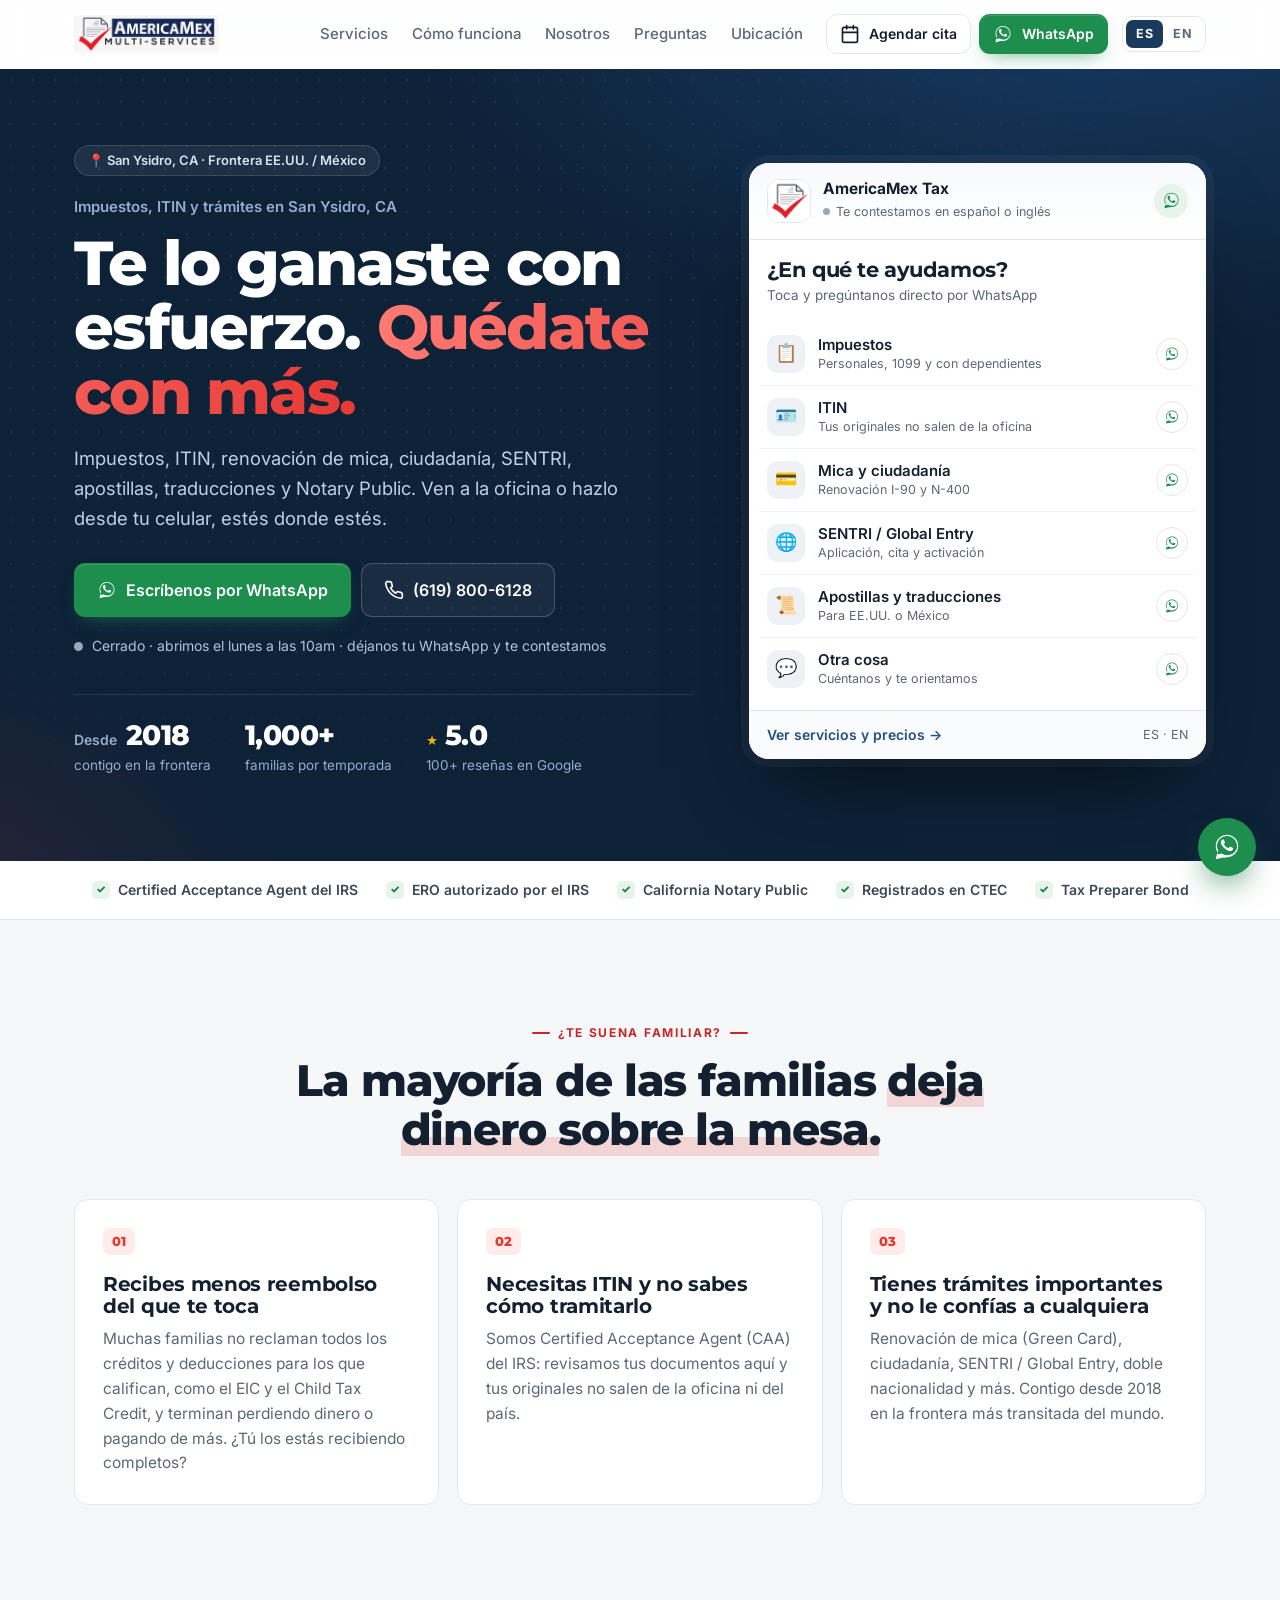
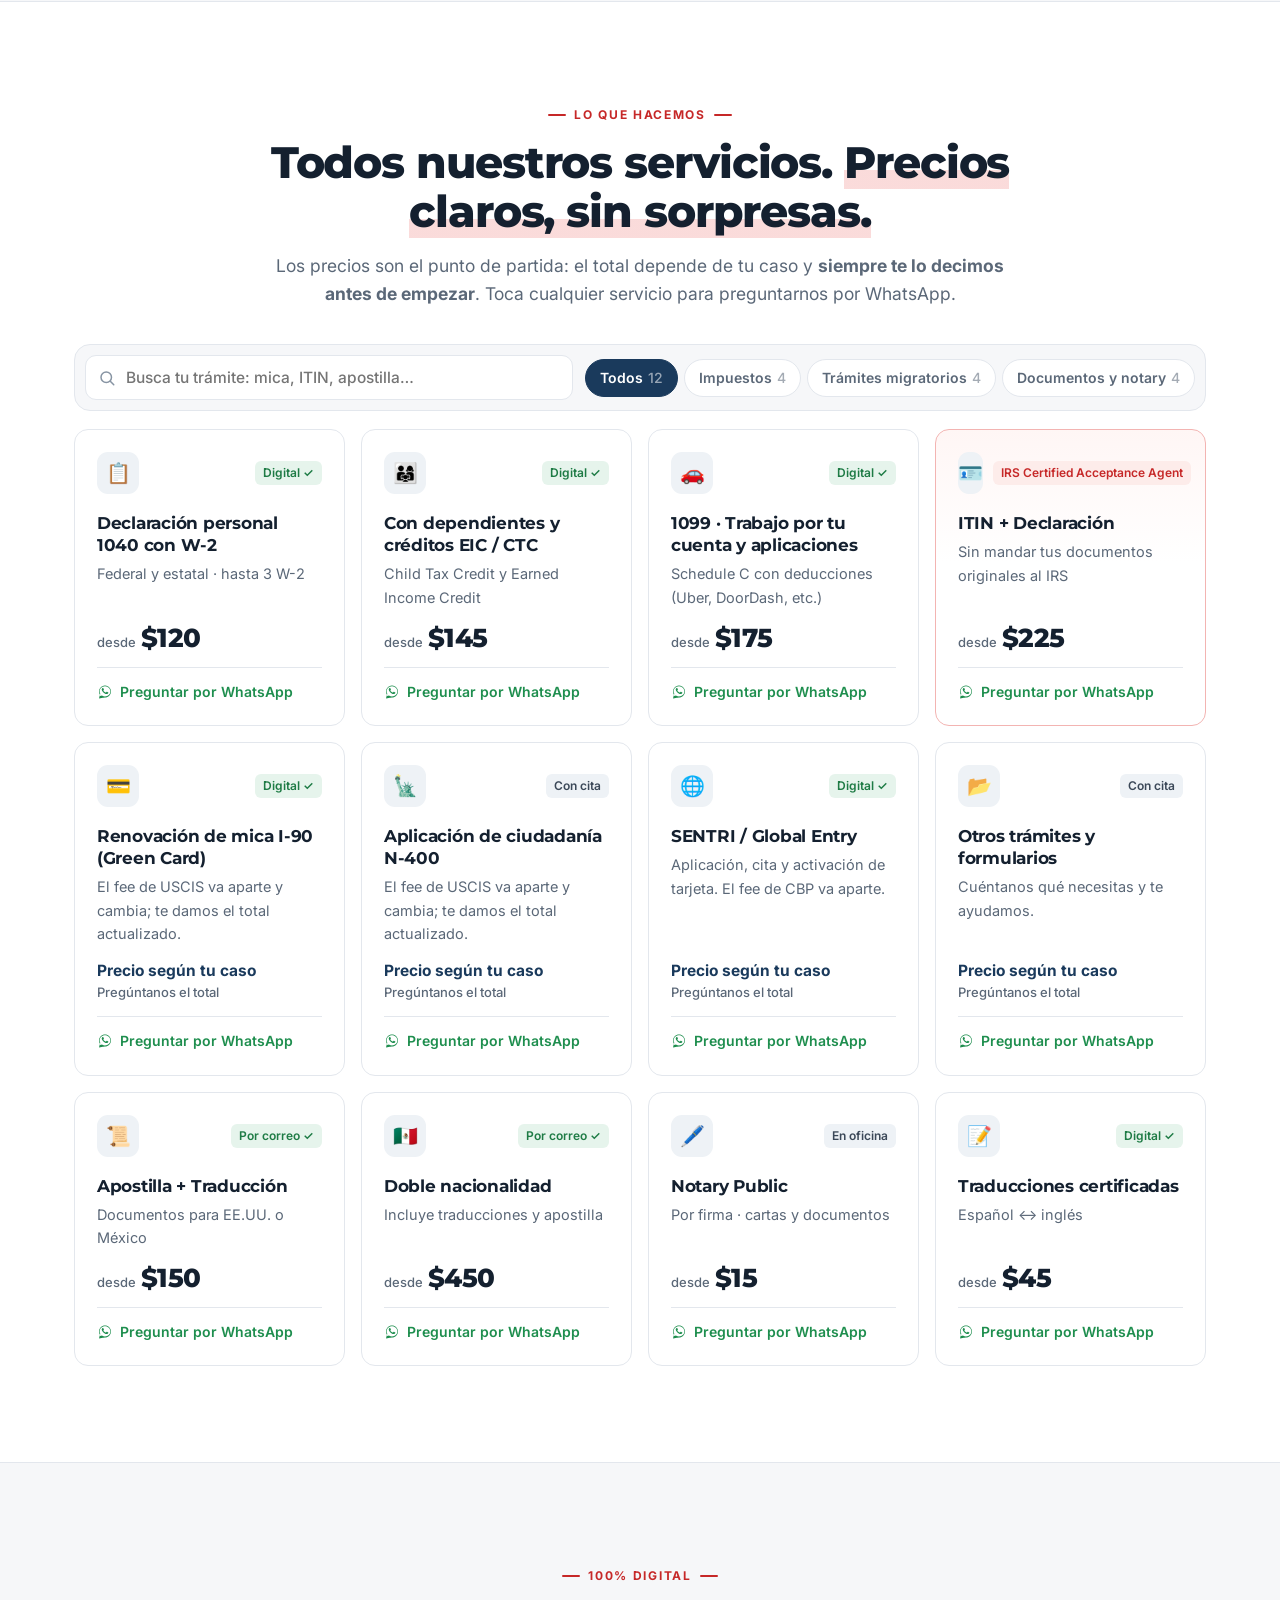
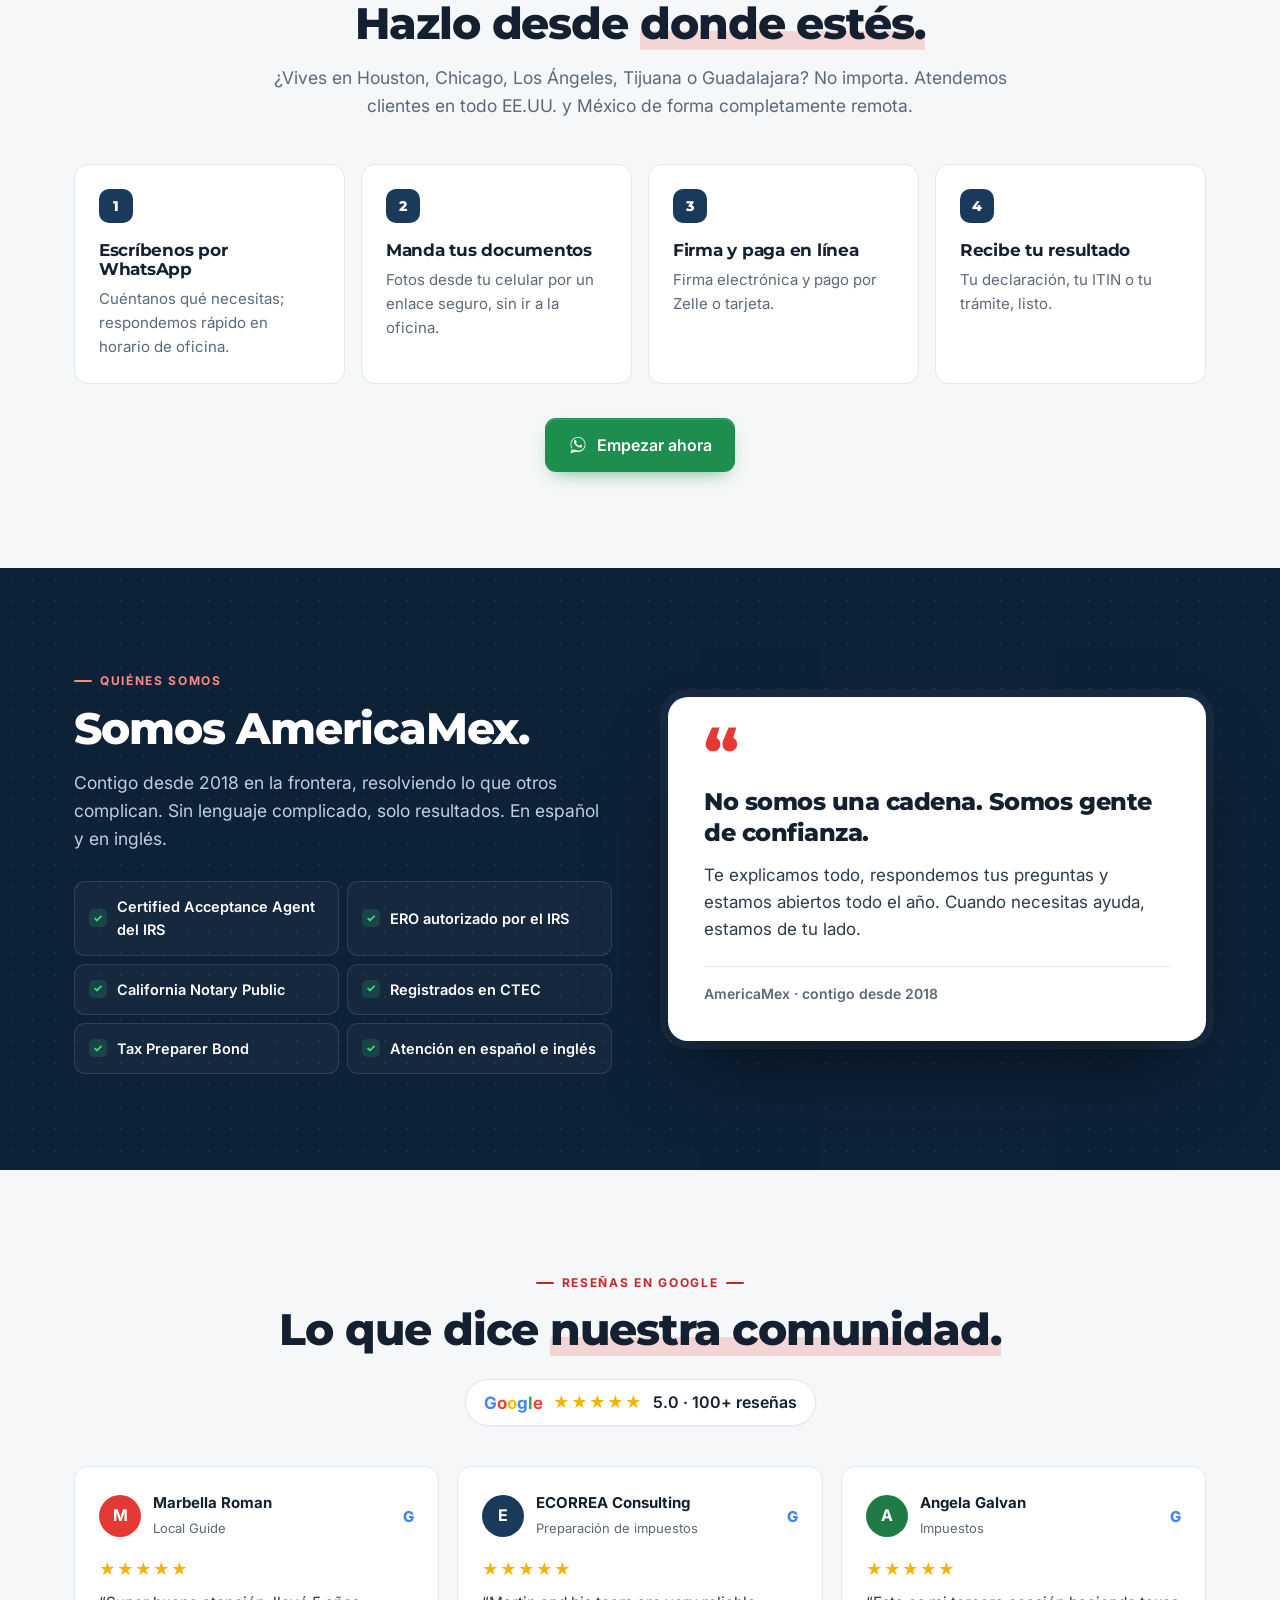
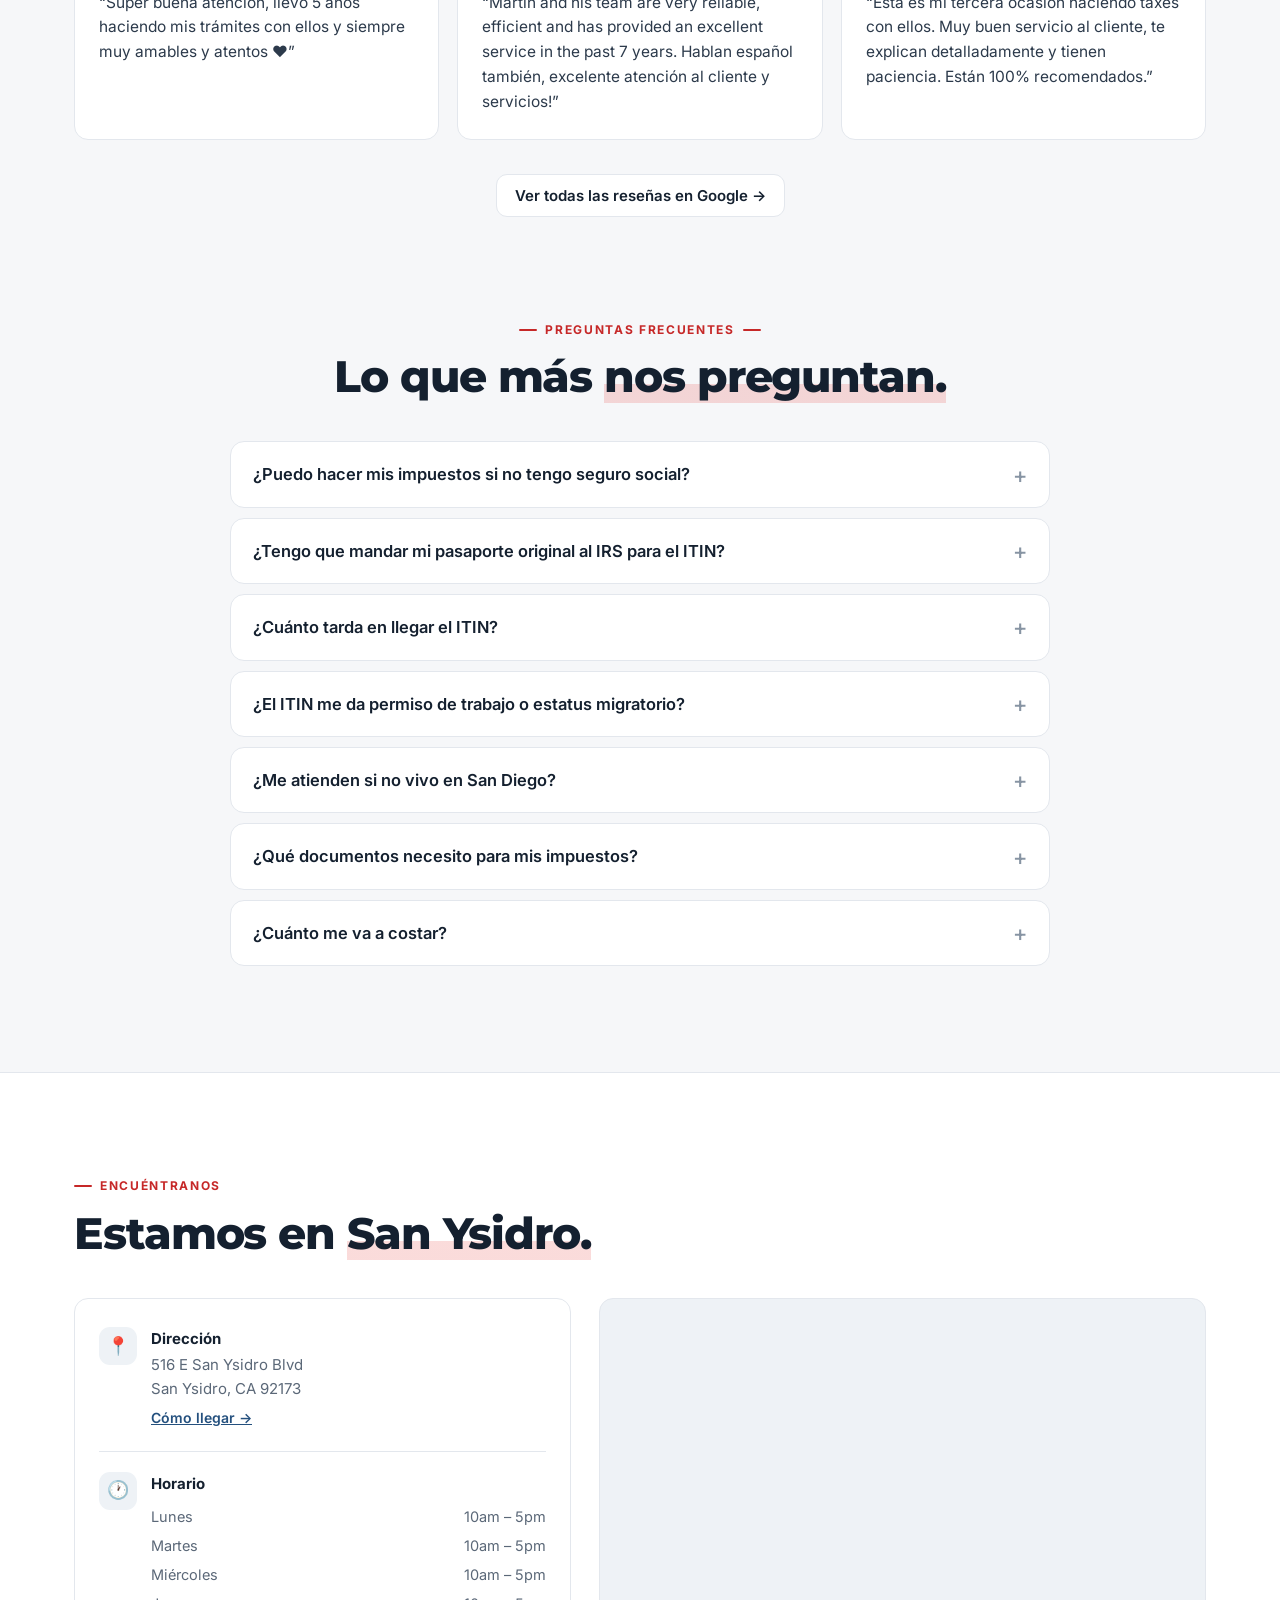
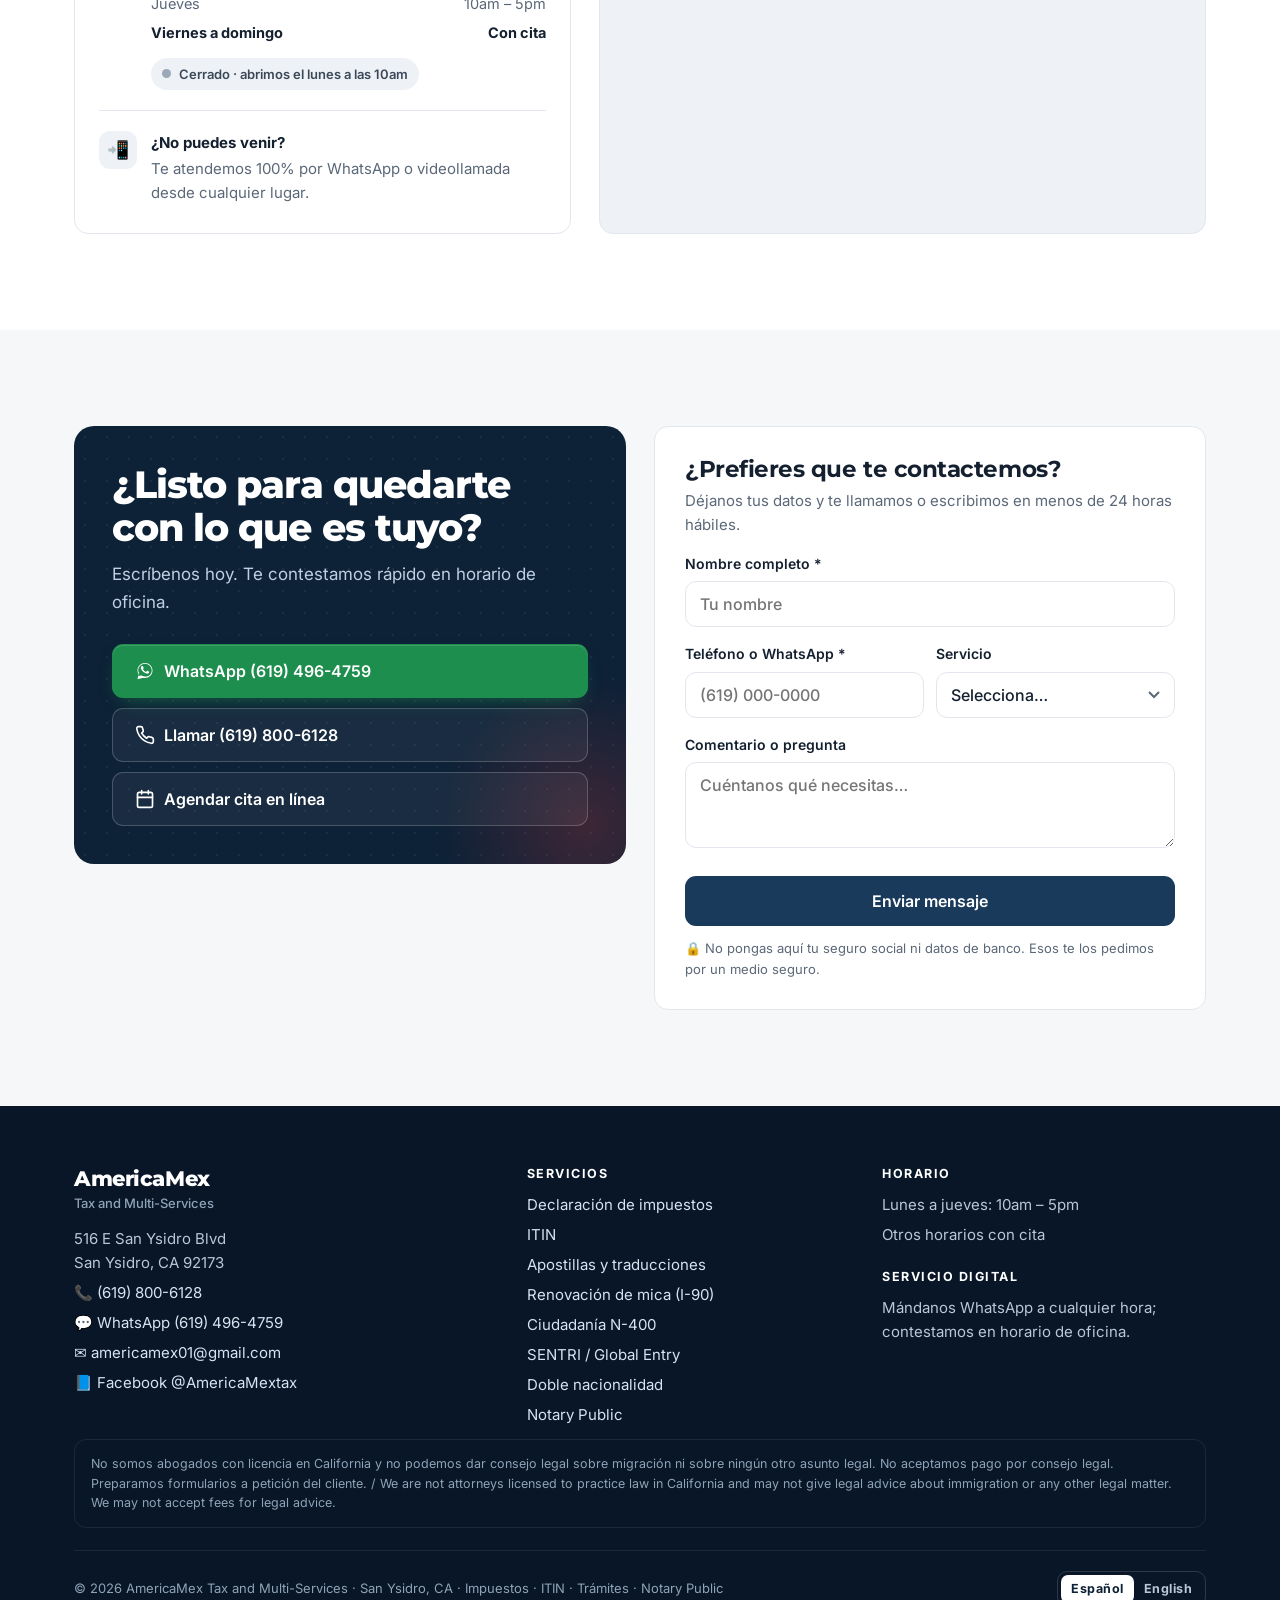
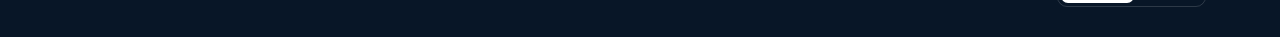
==== index.html @ 4695071e "Add files via upload" ====
<!DOCTYPE html>
<html lang="es">
<head>
  <meta charset="UTF-8">
  <meta name="viewport" content="width=device-width, initial-scale=1, viewport-fit=cover">
  <title>Impuestos, ITIN y Trámites en San Ysidro, CA | AmericaMex</title>
  <meta name="description" content="Impuestos e ITIN con Agente Certificado del IRS, renovación de mica, ciudadanía, SENTRI, apostillas y Notary Public en San Ysidro, CA. En español, en oficina o por WhatsApp.">
  <link rel="canonical" href="https://delmar85.github.io/americamex-web/">
  <link rel="alternate" hreflang="es" href="https://delmar85.github.io/americamex-web/">
  <link rel="alternate" hreflang="en" href="https://delmar85.github.io/americamex-web/en/">
  <link rel="alternate" hreflang="x-default" href="https://delmar85.github.io/americamex-web/">
  <meta name="robots" content="index, follow, max-image-preview:large, max-snippet:-1">
  <meta name="theme-color" content="#0D2137">
  <meta name="format-detection" content="telephone=yes">
  <meta name="geo.region" content="US-CA">
  <meta name="geo.placename" content="San Ysidro, San Diego">

  <!-- Vista previa al compartir (WhatsApp, Facebook, Messenger, X) -->
  <meta property="og:type" content="website">
  <meta property="og:site_name" content="AmericaMex Tax and Multi-Services">
  <meta property="og:locale" content="es_MX">
  <meta property="og:locale:alternate" content="en_US">
  <meta property="og:title" content="AmericaMex · Impuestos, ITIN y Trámites en San Ysidro, CA">
  <meta property="og:description" content="Impuestos, ITIN, mica, ciudadanía, SENTRI y apostillas. En la oficina o 100% desde tu celular. Escríbenos por WhatsApp.">
  <meta property="og:url" content="https://delmar85.github.io/americamex-web/">
  <meta property="og:image" content="https://delmar85.github.io/americamex-web/og-image.jpg">
  <meta property="og:image:type" content="image/jpeg">
  <meta property="og:image:width" content="1200">
  <meta property="og:image:height" content="630">
  <meta property="og:image:alt" content="AmericaMex Multi-Services: Impuestos, ITIN y Trámites en San Ysidro, CA">
  <meta name="twitter:card" content="summary_large_image">
  <meta name="twitter:title" content="AmericaMex · Impuestos, ITIN y Trámites en San Ysidro, CA">
  <meta name="twitter:description" content="En la oficina o 100% desde tu celular. Escríbenos por WhatsApp.">
  <meta name="twitter:image" content="https://delmar85.github.io/americamex-web/og-image.jpg">
  <meta name="twitter:image:alt" content="AmericaMex Multi-Services: Impuestos, ITIN y Trámites en San Ysidro, CA">

  <link rel="icon" href="favicon.ico" sizes="any">
  <link rel="icon" type="image/png" sizes="32x32" href="favicon-32.png">
  <link rel="apple-touch-icon" href="apple-touch-icon.png">
  <link rel="manifest" href="site.webmanifest">

  <link rel="preconnect" href="https://fonts.googleapis.com">
  <link rel="preconnect" href="https://fonts.gstatic.com" crossorigin>
  <link rel="preload" as="image" href="logo.webp" type="image/webp">
  <link href="https://fonts.googleapis.com/css2?family=Inter:wght@400;500;600;700&family=Montserrat:wght@700;800&display=swap" rel="stylesheet">

  <script type="application/ld+json">
{
 "@context": "https://schema.org",
 "@graph": [
  {
   "@type": [
    "AccountingService",
    "Notary"
   ],
   "@id": "https://delmar85.github.io/americamex-web/#negocio",
   "name": "AmericaMex Tax and Multi-Services",
   "alternateName": [
    "AmericaMex Tax",
    "AmericaMex Multi-Services"
   ],
   "url": "https://delmar85.github.io/americamex-web/",
   "logo": "https://delmar85.github.io/americamex-web/logo.png",
   "image": "https://delmar85.github.io/americamex-web/og-image.jpg",
   "description": "Impuestos e ITIN con Agente Certificado del IRS, renovación de mica, ciudadanía, SENTRI, apostillas y Notary Public en San Ysidro, CA. En español, en oficina o por WhatsApp.",
   "foundingDate": "2018",
   "telephone": "+1-619-800-6128",
   "email": "americamex01@gmail.com",
   "priceRange": "$$",
   "currenciesAccepted": "USD",
   "paymentAccepted": "Cash, Credit Card, Zelle",
   "address": {
    "@type": "PostalAddress",
    "streetAddress": "516 E San Ysidro Blvd",
    "addressLocality": "San Ysidro",
    "addressRegion": "CA",
    "postalCode": "92173",
    "addressCountry": "US"
   },
   "hasMap": "https://www.google.com/maps/search/?api=1&query=516+E+San+Ysidro+Blvd+San+Ysidro+CA+92173",
   "openingHoursSpecification": [
    {
     "@type": "OpeningHoursSpecification",
     "dayOfWeek": [
      "Monday",
      "Tuesday",
      "Wednesday",
      "Thursday"
     ],
     "opens": "10:00",
     "closes": "17:00"
    }
   ],
   "areaServed": [
    {
     "@type": "City",
     "name": "San Ysidro"
    },
    {
     "@type": "City",
     "name": "San Diego"
    },
    {
     "@type": "City",
     "name": "Chula Vista"
    },
    {
     "@type": "City",
     "name": "National City"
    },
    {
     "@type": "City",
     "name": "Tijuana"
    },
    {
     "@type": "Country",
     "name": "United States"
    },
    {
     "@type": "Country",
     "name": "Mexico"
    }
   ],
   "knowsLanguage": [
    "es",
    "en"
   ],
   "contactPoint": [
    {
     "@type": "ContactPoint",
     "telephone": "+1-619-496-4759",
     "contactType": "customer service",
     "availableLanguage": [
      "Spanish",
      "English"
     ]
    }
   ],
   "sameAs": [
    "https://facebook.com/AmericaMextax"
   ],
   "hasOfferCatalog": {
    "@type": "OfferCatalog",
    "name": "Servicios",
    "itemListElement": [
     {
      "@type": "Offer",
      "itemOffered": {
       "@type": "Service",
       "name": "Declaración personal 1040 con W-2"
      },
      "priceSpecification": {
       "@type": "PriceSpecification",
       "minPrice": 120,
       "priceCurrency": "USD"
      }
     },
     {
      "@type": "Offer",
      "itemOffered": {
       "@type": "Service",
       "name": "Con dependientes y créditos EIC / CTC"
      },
      "priceSpecification": {
       "@type": "PriceSpecification",
       "minPrice": 145,
       "priceCurrency": "USD"
      }
     },
     {
      "@type": "Offer",
      "itemOffered": {
       "@type": "Service",
       "name": "1099 · Trabajo por tu cuenta y aplicaciones"
      },
      "priceSpecification": {
       "@type": "PriceSpecification",
       "minPrice": 175,
       "priceCurrency": "USD"
      }
     },
     {
      "@type": "Offer",
      "itemOffered": {
       "@type": "Service",
       "name": "ITIN + Declaración"
      },
      "priceSpecification": {
       "@type": "PriceSpecification",
       "minPrice": 225,
       "priceCurrency": "USD"
      }
     },
     {
      "@type": "Offer",
      "itemOffered": {
       "@type": "Service",
       "name": "Renovación de mica I-90 (Green Card)"
      }
     },
     {
      "@type": "Offer",
      "itemOffered": {
       "@type": "Service",
       "name": "Aplicación de ciudadanía N-400"
      }
     },
     {
      "@type": "Offer",
      "itemOffered": {
       "@type": "Service",
       "name": "SENTRI / Global Entry"
      }
     },
     {
      "@type": "Offer",
      "itemOffered": {
       "@type": "Service",
       "name": "Otros trámites y formularios"
      }
     },
     {
      "@type": "Offer",
      "itemOffered": {
       "@type": "Service",
       "name": "Apostilla + Traducción"
      },
      "priceSpecification": {
       "@type": "PriceSpecification",
       "minPrice": 150,
       "priceCurrency": "USD"
      }
     },
     {
      "@type": "Offer",
      "itemOffered": {
       "@type": "Service",
       "name": "Doble nacionalidad"
      },
      "priceSpecification": {
       "@type": "PriceSpecification",
       "minPrice": 450,
       "priceCurrency": "USD"
      }
     },
     {
      "@type": "Offer",
      "itemOffered": {
       "@type": "Service",
       "name": "Notary Public"
      },
      "priceSpecification": {
       "@type": "PriceSpecification",
       "minPrice": 15,
       "priceCurrency": "USD"
      }
     },
     {
      "@type": "Offer",
      "itemOffered": {
       "@type": "Service",
       "name": "Traducciones certificadas"
      },
      "priceSpecification": {
       "@type": "PriceSpecification",
       "minPrice": 45,
       "priceCurrency": "USD"
      }
     }
    ]
   }
  },
  {
   "@type": "WebSite",
   "@id": "https://delmar85.github.io/americamex-web/#web",
   "url": "https://delmar85.github.io/americamex-web/",
   "name": "AmericaMex Tax and Multi-Services",
   "inLanguage": [
    "es",
    "en"
   ],
   "publisher": {
    "@id": "https://delmar85.github.io/americamex-web/#negocio"
   }
  },
  {
   "@type": "WebPage",
   "@id": "https://delmar85.github.io/americamex-web/#pagina",
   "url": "https://delmar85.github.io/americamex-web/",
   "name": "Impuestos, ITIN y Trámites en San Ysidro, CA | AmericaMex",
   "inLanguage": "es",
   "isPartOf": {
    "@id": "https://delmar85.github.io/americamex-web/#web"
   },
   "about": {
    "@id": "https://delmar85.github.io/americamex-web/#negocio"
   }
  },
  {
   "@type": "FAQPage",
   "@id": "https://delmar85.github.io/americamex-web/#preguntas",
   "inLanguage": "es",
   "mainEntity": [
    {
     "@type": "Question",
     "name": "¿Puedo hacer mis impuestos si no tengo seguro social?",
     "acceptedAnswer": {
      "@type": "Answer",
      "text": "Sí. Si no calificas para un seguro social (SSN), declaras con un ITIN. Nosotros lo tramitamos junto con tu declaración."
     }
    },
    {
     "@type": "Question",
     "name": "¿Tengo que mandar mi pasaporte original al IRS para el ITIN?",
     "acceptedAnswer": {
      "@type": "Answer",
      "text": "En la mayoría de los casos, no. Como Certified Acceptance Agent revisamos tus documentos aquí y te los regresamos el mismo día."
     }
    },
    {
     "@type": "Question",
     "name": "¿Cuánto tarda en llegar el ITIN?",
     "acceptedAnswer": {
      "@type": "Answer",
      "text": "Normalmente de 7 a 11 semanas después de enviarlo, según la temporada. Te damos seguimiento todo el proceso."
     }
    },
    {
     "@type": "Question",
     "name": "¿El ITIN me da permiso de trabajo o estatus migratorio?",
     "acceptedAnswer": {
      "@type": "Answer",
      "text": "No. El ITIN es solo para cumplir con tus impuestos. Sí te ayuda a tener tus declaraciones en orden."
     }
    },
    {
     "@type": "Question",
     "name": "¿Me atienden si no vivo en San Diego?",
     "acceptedAnswer": {
      "@type": "Answer",
      "text": "Sí. Atendemos 100% en línea en todo EE.UU. y México: por WhatsApp, con firma electrónica y pago por Zelle o tarjeta."
     }
    },
    {
     "@type": "Question",
     "name": "¿Qué documentos necesito para mis impuestos?",
     "acceptedAnswer": {
      "@type": "Answer",
      "text": "Tu identificación, tus W-2 o 1099, el SSN o ITIN de cada persona en la declaración, los datos de tus dependientes y tu cuenta para el depósito. Si tienes la declaración del año pasado, tráela. Escríbenos y te mandamos la lista para tu caso."
     }
    },
    {
     "@type": "Question",
     "name": "¿Cuánto me va a costar?",
     "acceptedAnswer": {
      "@type": "Answer",
      "text": "Los precios de la página son el punto de partida. Según tu caso te decimos el total antes de empezar, sin sorpresas. En los trámites con fee del gobierno (USCIS o CBP) te damos el total actualizado."
     }
    }
   ]
  }
 ]
}
  </script>
  <script>document.documentElement.classList.add('js')</script>
  <style>
:root{
  --navy:#1A3A5C; --navy-d:#0D2137; --navy-dd:#081627; --navy2:#24507E; --red:#E53935; --red-d:#C62828; --coral:#FF6B66;
  --bg:#F6F7F9; --card:#fff; --ink:#14202F; --muted:#5B6878; --line:#E3E7ED; --soft:#EEF2F6;
  --wa:#1E8E4E; --wa-d:#17753F; --ok:#1E7B45; --ok-bg:#E6F4EC; --bad:#B42318; --bad-bg:#FDECEA; --gold:#F5B301;
  --r:14px; --shadow:0 1px 2px rgba(16,24,40,.05),0 12px 32px -16px rgba(16,24,40,.18);
  --fd:'Montserrat',system-ui,sans-serif; --fu:'Inter',system-ui,-apple-system,'Segoe UI',Roboto,sans-serif;
  --ease:cubic-bezier(.2,.7,.2,1);
}
*,*::before,*::after{box-sizing:border-box}
html{scroll-behavior:smooth;scroll-padding-top:80px;-webkit-text-size-adjust:100%}
body{margin:0;font:400 16px/1.6 var(--fu);color:var(--ink);background:var(--bg);-webkit-font-smoothing:antialiased;text-rendering:optimizeLegibility}
img,svg,iframe{max-width:100%;display:block}
a{color:var(--navy2)}
h1,h2,h3,h4{font-family:var(--fd);line-height:1.12;margin:0;letter-spacing:-.015em}
p{margin:0}
.container{width:100%;max-width:1180px;margin:0 auto;padding:0 24px}
.skip-link{position:absolute;left:-999px;top:8px;background:var(--navy);color:#fff;padding:8px 14px;border-radius:8px;z-index:100}
.skip-link:focus{left:8px}
:focus-visible{outline:3px solid #7FB2E5;outline-offset:2px;border-radius:6px}
.ico{width:20px;height:20px;flex:none}
.sr{position:absolute;width:1px;height:1px;overflow:hidden;clip:rect(0 0 0 0);white-space:nowrap}

/* Botones */
.btn{display:inline-flex;align-items:center;justify-content:center;gap:9px;font:600 15px/1 var(--fu);padding:13px 18px;border-radius:11px;border:1px solid transparent;text-decoration:none;cursor:pointer;transition:background .18s,border-color .18s,transform .18s var(--ease),box-shadow .18s;white-space:nowrap}
.btn:active{transform:translateY(1px)}
.btn-wa{background:var(--wa);color:#fff;box-shadow:0 8px 20px -10px rgba(30,142,78,.8),inset 0 1px 0 rgba(255,255,255,.15)}
.btn-wa:hover{background:var(--wa-d)}
.btn-navy{background:var(--navy);color:#fff}.btn-navy:hover{background:var(--navy-d)}
.btn-line{background:#fff;color:var(--ink);border-color:var(--line)}.btn-line:hover{border-color:#C9D1DB;background:#FAFBFC}
.btn-ghost{background:rgba(255,255,255,.05);color:#fff;border-color:rgba(255,255,255,.2)}.btn-ghost:hover{background:rgba(255,255,255,.11);border-color:rgba(255,255,255,.32)}
.btn-lg{padding:16px 22px;font-size:16px}
.btn-sm{padding:9px 13px;font-size:14px}

/* Encabezado */
.site-header{position:sticky;top:0;z-index:50;background:rgba(255,255,255,.88);backdrop-filter:saturate(1.6) blur(14px);-webkit-backdrop-filter:saturate(1.6) blur(14px);border-bottom:1px solid transparent;transition:border-color .2s,box-shadow .2s}
.site-header.scrolled{border-bottom-color:var(--line);box-shadow:0 6px 24px -18px rgba(16,24,40,.35)}
.header-inner{display:flex;align-items:center;gap:14px;height:68px}
.logo-wrap{display:flex;align-items:center;margin-right:auto}
.logo-img{height:38px;width:auto}
.main-nav ul{list-style:none;margin:0;padding:0;display:flex;align-items:center;gap:2px}
.main-nav a.lk{display:block;padding:8px 11px;border-radius:8px;color:var(--muted);font-weight:500;font-size:15px;text-decoration:none;transition:color .15s,background .15s}
.main-nav a.lk:hover{color:var(--ink);background:var(--soft)}
.main-nav .acts{display:flex;gap:8px;margin-left:10px}
.lang{display:inline-flex;padding:3px;border:1px solid var(--line);border-radius:10px;background:#fff;flex:none}
.lang a{font:700 12.5px/1 var(--fu);letter-spacing:.04em;padding:8px 10px;border-radius:7px;color:var(--muted);text-decoration:none}
.lang a[aria-current]{background:var(--navy);color:#fff}
.lang a:not([aria-current]):hover{color:var(--ink);background:var(--soft)}
.nav-toggle{display:none;width:42px;height:42px;border:1px solid var(--line);border-radius:10px;background:#fff;cursor:pointer;align-items:center;justify-content:center;flex-direction:column;gap:4px;flex:none}
.nav-toggle span{display:block;width:18px;height:2px;background:var(--ink);border-radius:2px;transition:transform .2s,opacity .2s}
.menu-open .nav-toggle span:nth-child(1){transform:translateY(6px) rotate(45deg)}
.menu-open .nav-toggle span:nth-child(2){opacity:0}
.menu-open .nav-toggle span:nth-child(3){transform:translateY(-6px) rotate(-45deg)}

/* Portada */
.hero{position:relative;background:radial-gradient(1200px 600px at 85% -10%,#173A63 0%,transparent 60%),radial-gradient(700px 500px at -10% 110%,rgba(229,57,53,.16),transparent 60%),var(--navy-d);color:#fff;overflow:hidden;padding:0}
.hero::before{content:"";position:absolute;inset:0;background-image:radial-gradient(rgba(255,255,255,.08) 1px,transparent 1px);background-size:22px 22px;mask-image:radial-gradient(ellipse at 30% 30%,#000 25%,transparent 75%);-webkit-mask-image:radial-gradient(ellipse at 30% 30%,#000 25%,transparent 75%)}
.hero-inner{position:relative;z-index:1;display:grid;grid-template-columns:1.15fr .85fr;gap:56px;align-items:center;padding:76px 24px 84px}
.pill{display:inline-flex;align-items:center;gap:8px;font:600 13px/1 var(--fu);padding:8px 13px;border-radius:999px;background:rgba(255,255,255,.07);border:1px solid rgba(255,255,255,.13);color:#D7E3F0}
.hero h1{margin:20px 0 0}
.hero h1 .kw{display:block;font:600 15px/1.4 var(--fu);letter-spacing:0;color:#93AECB;margin-bottom:14px}
.hero h1 .big{display:block;font-size:clamp(36px,5.4vw,62px);font-weight:800;letter-spacing:-.028em;line-height:1.04}
.hero h1 em{font-style:normal;background:linear-gradient(90deg,#FF7A73,#E53935);-webkit-background-clip:text;background-clip:text;color:transparent}
.hero-sub{margin-top:20px;font-size:18.5px;line-height:1.6;color:#BFD0E2;max-width:560px}
.hero-btns{display:flex;flex-wrap:wrap;gap:10px;margin-top:30px}
.status{display:inline-flex;align-items:center;gap:9px;margin-top:18px;font-size:14px;color:#B3C4D7}
.dot{width:9px;height:9px;border-radius:50%;background:#9AA8B8;flex:none}
.dot.on{background:#3DDC84;box-shadow:0 0 0 4px rgba(61,220,132,.18);animation:pulse 2.4s infinite}
@keyframes pulse{50%{box-shadow:0 0 0 7px rgba(61,220,132,.05)}}
.hero-stats{display:flex;gap:34px;margin-top:36px;padding-top:26px;border-top:1px solid rgba(255,255,255,.1);flex-wrap:wrap}
.hero-stats b{display:block;font:800 28px/1 var(--fd);color:#fff;letter-spacing:-.02em}
.hero-stats b small{font:600 14px var(--fu);color:#93AECB;margin-right:5px;letter-spacing:0}
.hero-stats span{display:block;margin-top:6px;font-size:13.5px;color:#93AECB}
.hero-stats .stars{display:inline;color:var(--gold);margin:0}

/* Panel de contacto directo */
.chatcard{position:relative;background:#fff;color:var(--ink);border-radius:20px;box-shadow:0 0 0 8px rgba(255,255,255,.04),0 40px 80px -30px rgba(0,0,0,.65);overflow:hidden}
.chat-top{display:flex;align-items:center;gap:12px;padding:16px 18px;background:linear-gradient(180deg,#F7F9FB,#fff);border-bottom:1px solid var(--line)}
.chat-av{position:relative;width:44px;height:44px;border-radius:12px;overflow:hidden;flex:none;border:1px solid var(--line);background:#fff}
.chat-av img{width:100%;height:100%;object-fit:cover}
.chat-top b{display:block;font:700 15.5px/1.2 var(--fu)}
.chat-top small{display:flex;align-items:center;gap:6px;font-size:12.5px;color:var(--muted);margin-top:3px}
.chat-top small .dot{width:7px;height:7px}
.chat-top .wa-badge{margin-left:auto;width:34px;height:34px;border-radius:50%;background:var(--ok-bg);color:var(--wa);display:grid;place-items:center}
.chat-top .wa-badge svg{width:19px;height:19px}
.chat-body{padding:18px 18px 8px}
.chat-body h2{font-size:21px;letter-spacing:-.02em}
.chat-body p{font-size:13.5px;color:var(--muted);margin-top:4px}
.chatcard ul{list-style:none;margin:0;padding:8px 10px 10px}
.chatcard li + li a{border-top:1px solid #F0F2F5}
.chatcard a.row{display:flex;align-items:center;gap:13px;padding:12px 8px;text-decoration:none;color:var(--ink);border-radius:10px;transition:background .15s}
.chatcard ul a{display:flex;align-items:center;gap:13px;padding:12px 8px;text-decoration:none;color:var(--ink);transition:background .15s}
.chatcard ul a:hover{background:#F7F9FB}
.qi{width:38px;height:38px;border-radius:11px;background:var(--soft);display:grid;place-items:center;font-size:18px;flex:none}
.qn{flex:1;min-width:0;font-weight:600;font-size:15px;line-height:1.25}
.qn small{display:block;font-weight:400;font-size:12.5px;color:var(--muted);margin-top:2px}
.qgo{width:32px;height:32px;border-radius:50%;display:grid;place-items:center;color:var(--wa);background:transparent;border:1px solid var(--line);transition:background .15s,color .15s,border-color .15s;flex:none}
.qgo svg{width:16px;height:16px}
.chatcard ul a:hover .qgo{background:var(--wa);border-color:var(--wa);color:#fff}
.chat-foot{display:flex;align-items:center;justify-content:space-between;padding:13px 18px;border-top:1px solid var(--line);background:#FAFBFC;font-size:14px}
.chat-foot a{font-weight:600;color:var(--navy2);text-decoration:none}
.chat-foot a:hover{text-decoration:underline}
.chat-foot span{color:var(--muted);font-size:12.5px}

/* Franja de confianza */
.trust{background:#fff;border-bottom:1px solid var(--line)}
.trust ul{list-style:none;margin:0;padding:18px 0;display:flex;flex-wrap:wrap;gap:10px 28px;justify-content:center}
.trust li{display:flex;align-items:center;gap:8px;font-size:14px;font-weight:600;color:#3B4858}
.ck{width:18px;height:18px;border-radius:5px;background:var(--ok-bg);color:var(--ok);display:grid;place-items:center;font-size:11px;font-weight:800;flex:none}

/* Secciones */
section{padding:96px 0}
.eyebrow{display:inline-flex;align-items:center;gap:8px;font:700 12px/1 var(--fu);letter-spacing:.14em;text-transform:uppercase;color:var(--red-d)}
.eyebrow::before{content:"";width:18px;height:2px;border-radius:2px;background:currentColor}
.eyebrow.light{color:#FF8A85}
.sec-h{max-width:740px}
.sec-h.center{text-align:center;margin:0 auto}
.sec-h.center .eyebrow::after{content:"";width:18px;height:2px;border-radius:2px;background:currentColor}
.sec-h h2{font-size:clamp(30px,3.8vw,44px);font-weight:800;margin-top:14px;letter-spacing:-.025em}
.sec-h p{margin-top:16px;color:var(--muted);font-size:17.5px}
.mark{background:linear-gradient(transparent 64%,rgba(229,57,53,.18) 64%)}
.card{background:var(--card);border:1px solid var(--line);border-radius:var(--r)}

/* Problema */
.grid3{display:grid;grid-template-columns:repeat(3,1fr);gap:18px;margin-top:44px}
.pcard{padding:28px}
.pnum{font:800 13px/1 var(--fd);color:var(--red);background:#FDECEA;border-radius:7px;padding:7px 9px;display:inline-block}
.pcard h3{font-size:20px;margin-top:18px}
.pcard p{margin-top:10px;color:var(--muted);font-size:15.5px}

/* Servicios */
.services{background:#fff;border-top:1px solid var(--line);border-bottom:1px solid var(--line)}
.toolbar{display:flex;gap:12px;align-items:center;flex-wrap:wrap;margin-top:36px;padding:10px;border:1px solid var(--line);border-radius:16px;background:var(--bg)}
.search{position:relative;flex:1 1 260px}
.search svg{position:absolute;left:13px;top:50%;transform:translateY(-50%);color:#8794A3;width:18px;height:18px}
.search input{width:100%;font:500 15.5px var(--fu);padding:12px 12px 12px 40px;border:1px solid var(--line);border-radius:11px;background:#fff;color:var(--ink);-webkit-appearance:none}
.search input:focus{outline:none;border-color:var(--navy2);box-shadow:0 0 0 3px rgba(36,80,126,.15)}
.chips{display:flex;gap:6px;flex-wrap:wrap}
.chip{font:600 14px/1 var(--fu);padding:11px 14px;border-radius:999px;border:1px solid var(--line);background:#fff;color:var(--muted);cursor:pointer;transition:all .15s}
.chip:hover{color:var(--ink);border-color:#C9D1DB}
.chip[aria-pressed="true"]{background:var(--navy);border-color:var(--navy);color:#fff}
.chip .n{opacity:.55;margin-left:5px;font-weight:500}
.sgrid{display:grid;grid-template-columns:repeat(auto-fill,minmax(255px,1fr));gap:16px;margin-top:18px}
.scard{display:flex;flex-direction:column;padding:22px;text-decoration:none;color:var(--ink);transition:border-color .2s,box-shadow .2s,transform .2s var(--ease)}
.scard[hidden]{display:none}
.scard:hover{border-color:#C6D0DC;box-shadow:var(--shadow);transform:translateY(-3px)}
.scard.feat{border-color:#F3B4B2;background:linear-gradient(180deg,#FFF6F5,#fff 45%)}
.stop{display:flex;align-items:center;justify-content:space-between;gap:10px}
.sico{width:42px;height:42px;border-radius:11px;background:var(--soft);display:grid;place-items:center;font-size:20px}
.tag{font:600 12px/1 var(--fu);padding:6px 8px;border-radius:6px;background:var(--soft);color:#3B4858;white-space:nowrap}
.tag.dig{background:var(--ok-bg);color:var(--ok)}
.tag.star{background:#FDECEA;color:var(--red-d)}
.scard h3{font-size:17px;margin-top:18px;line-height:1.3}
.scard p{font-size:14.5px;color:var(--muted);margin-top:6px;flex:1}
.sprice{margin-top:16px;font:800 26px/1 var(--fd);letter-spacing:-.02em}
.sprice small{font:500 13px var(--fu);color:var(--muted);margin-right:5px;letter-spacing:0}
.sprice.ask{font:700 15.5px/1.3 var(--fu);letter-spacing:0;color:var(--navy)}
.sprice.ask small{display:block;margin-top:3px;font-weight:500}
.sask{margin-top:16px;padding-top:13px;border-top:1px solid var(--line);font-size:14px;font-weight:600;color:var(--wa);display:flex;align-items:center;gap:7px}
.sask .ico{width:16px;height:16px}
.empty{display:none;text-align:center;padding:40px 20px;border:1px dashed #C9D1DB;border-radius:var(--r);margin-top:18px;color:var(--muted)}
.empty.show{display:block}
.empty .btn{margin-top:16px}

/* 100% digital */
.steps{display:grid;grid-template-columns:repeat(4,1fr);gap:16px;margin:44px 0 0;counter-reset:p;list-style:none;padding:0}
.step{padding:24px;position:relative}
.step::before{counter-increment:p;content:counter(p);font:800 14px/1 var(--fd);width:34px;height:34px;border-radius:10px;background:var(--navy);color:#fff;display:grid;place-items:center}
.step h3{font-size:17px;margin-top:18px}
.step p{margin-top:8px;font-size:15px;color:var(--muted)}
.center-cta{display:flex;justify-content:center;gap:10px;flex-wrap:wrap;margin-top:34px}

/* Nosotros */
.about{background:var(--navy-d);color:#fff;position:relative;overflow:hidden}
.about::before{content:"";position:absolute;inset:0;background-image:radial-gradient(rgba(255,255,255,.06) 1px,transparent 1px);background-size:22px 22px}
.about-inner{position:relative;display:grid;grid-template-columns:1fr 1fr;gap:56px;align-items:center}
.about h2{font-size:clamp(30px,3.8vw,44px);font-weight:800;margin-top:14px;letter-spacing:-.025em}
.about-desc{margin-top:16px;color:#BFD0E2;font-size:17.5px}
.creds{list-style:none;padding:0;margin:28px 0 0;display:grid;grid-template-columns:1fr 1fr;gap:8px}
.creds li{display:flex;gap:10px;align-items:center;padding:13px 14px;border:1px solid rgba(255,255,255,.11);border-radius:11px;background:rgba(255,255,255,.035);font-size:14.5px;font-weight:600}
.creds .ck{background:rgba(61,220,132,.15);color:#3DDC84}
.quote{margin:0;background:#fff;color:var(--ink);border-radius:20px;padding:36px;box-shadow:0 0 0 8px rgba(255,255,255,.04),0 40px 80px -30px rgba(0,0,0,.6)}
.quote .qm{font:800 64px/0.6 var(--fd);color:var(--red)}
.quote p{font-size:17px;margin-top:14px;color:#2C3A4B}
.quote p.big{font:800 24px/1.3 var(--fd);color:var(--ink);letter-spacing:-.02em}
.quote footer{margin-top:22px;padding-top:16px;border-top:1px solid var(--line);font-size:14px;color:var(--muted);font-weight:600}

/* Reseñas */
.gbar{display:inline-flex;align-items:center;gap:10px;margin:24px auto 0;padding:10px 18px;border:1px solid var(--line);border-radius:999px;background:#fff;font-weight:600;box-shadow:0 1px 2px rgba(16,24,40,.04)}
.gbar .s{color:var(--gold);letter-spacing:1px}
.gword{font:700 17px var(--fu)}
.reviews{display:grid;grid-template-columns:repeat(3,1fr);gap:18px;margin-top:40px}
.rev{padding:24px;margin:0;display:flex;flex-direction:column}
.rev-h{display:flex;align-items:center;gap:12px}
.av{width:42px;height:42px;border-radius:50%;display:grid;place-items:center;color:#fff;font-weight:700;flex:none}
.rev-h b{display:block;font-size:15px}
.rev-h small{color:var(--muted);font-size:13px}
.gmini{margin-left:auto;font:800 15px var(--fu);color:#4285F4}
.rev .s{color:var(--gold);margin-top:16px;letter-spacing:1px}
.rev blockquote{margin:8px 0 0;color:#2C3A4B;font-size:15.5px}

/* Preguntas */
.faq-list{max-width:820px;margin:40px auto 0}
.faq-list details{background:#fff;border:1px solid var(--line);border-radius:14px;margin-bottom:10px;transition:border-color .15s,box-shadow .15s}
.faq-list details[open]{border-color:#C6D0DC;box-shadow:var(--shadow)}
.faq-list summary{list-style:none;cursor:pointer;padding:19px 22px;font-weight:600;font-size:16.5px;display:flex;gap:14px;align-items:center;justify-content:space-between}
.faq-list summary::-webkit-details-marker{display:none}
.faq-list summary::after{content:"+";font:500 22px/1 var(--fu);color:#8794A3;transition:transform .2s;flex:none}
.faq-list details[open] summary::after{transform:rotate(45deg)}
.faq-list details p{padding:0 22px 20px;color:var(--muted)}

/* Ubicación */
.loc{background:#fff;border-top:1px solid var(--line)}
.loc-inner{display:grid;grid-template-columns:.9fr 1.1fr;gap:28px;margin-top:40px;align-items:stretch}
.info{padding:8px 24px;font-style:normal}
.irow{display:flex;gap:14px;padding:20px 0;border-bottom:1px solid var(--line)}
.irow:last-child{border-bottom:0}
.irow strong{display:block;font-size:15px}
.irow p{color:var(--muted);font-size:15px;margin-top:2px}
.irow a{font-weight:600;font-size:14px;display:inline-block;margin-top:6px}
.hours{width:100%;border-collapse:collapse;margin-top:6px;font-size:14.5px}
.hours td{padding:3px 0;color:var(--muted)}
.hours td:last-child{text-align:right}
.hours tr.today td{color:var(--ink);font-weight:700}
.stat-chip{display:inline-flex;align-items:center;gap:8px;font-size:13px;font-weight:600;padding:6px 11px;border-radius:999px;background:var(--soft);color:#3B4858;margin-top:10px}
.stat-chip.on{background:var(--ok-bg);color:var(--ok)}
.map{border-radius:var(--r);overflow:hidden;border:1px solid var(--line);min-height:400px;background:var(--soft)}
.map iframe{width:100%;height:100%;min-height:400px;border:0}

/* Contacto */
.contact-inner{display:grid;grid-template-columns:1fr 1fr;gap:28px;align-items:start}
.cta-box{background:var(--navy-d);color:#fff;border-radius:20px;padding:38px;position:relative;overflow:hidden}
.cta-box::before{content:"";position:absolute;inset:0;background-image:radial-gradient(rgba(255,255,255,.06) 1px,transparent 1px);background-size:22px 22px}
.cta-box::after{content:"";position:absolute;right:-120px;bottom:-120px;width:320px;height:320px;background:radial-gradient(circle,rgba(229,57,53,.22),transparent 65%)}
.cta-box > *{position:relative;z-index:1}
.cta-box h2{font-size:clamp(28px,3.2vw,38px);font-weight:800;letter-spacing:-.025em}
.cta-box p{color:#BFD0E2;margin-top:12px;font-size:17px}
.cta-box .btns{display:flex;flex-direction:column;gap:10px;margin-top:28px}
.cta-box .btn{justify-content:flex-start}
.form{padding:30px}
.form h3{font-size:23px;letter-spacing:-.02em}
.form .sub{color:var(--muted);margin-top:6px;font-size:15px}
.fg{margin-top:16px}
.fg label{display:block;font-weight:600;font-size:14px;margin-bottom:6px}
.fg input,.fg select,.fg textarea{width:100%;font:500 16px var(--fu);padding:12px 14px;border:1px solid var(--line);border-radius:11px;background:#fff;color:var(--ink)}
.fg select{appearance:none;-webkit-appearance:none;background-image:url("data:image/svg+xml,%3Csvg xmlns='http://www.w3.org/2000/svg' width='12' height='8'%3E%3Cpath d='M1 1l5 5 5-5' stroke='%235B6878' stroke-width='2' fill='none'/%3E%3C/svg%3E");background-repeat:no-repeat;background-position:right 14px center;padding-right:38px}
.fg input:focus,.fg select:focus,.fg textarea:focus{outline:none;border-color:var(--navy2);box-shadow:0 0 0 3px rgba(36,80,126,.15)}
.fg2{display:grid;grid-template-columns:1fr 1fr;gap:12px}
.hp{position:absolute;left:-9999px;width:1px;height:1px;overflow:hidden}
.form .btn{width:100%;margin-top:20px}
.form-note{font-size:13px;color:var(--muted);margin-top:12px}
.form-msg{margin-top:14px;padding:12px 14px;border-radius:10px;font-weight:600;font-size:15px}
.form-msg.ok{background:var(--ok-bg);color:var(--ok)}
.form-msg.err{background:var(--bad-bg);color:var(--bad)}

/* Pie */
.site-footer{background:var(--navy-dd);color:#B9C7D6;padding:60px 0 30px;font-size:15px}
.fgrid{display:grid;grid-template-columns:1.3fr 1fr 1fr;gap:32px}
.flogo{font:800 21px var(--fd);color:#fff;letter-spacing:-.02em}
.flogo span{display:block;font:500 13px var(--fu);color:#8FA3B8;margin-top:4px;letter-spacing:0}
.site-footer h4{font:700 12.5px var(--fu);letter-spacing:.12em;text-transform:uppercase;color:#fff;margin-bottom:12px}
.site-footer ul{list-style:none;margin:0;padding:0}
.site-footer li{margin:6px 0}
.site-footer a{color:#D7E3F0;text-decoration:none}
.site-footer a:hover{text-decoration:underline}
.site-footer p{margin:6px 0}
.legal{margin-top:36px;padding:14px 16px;border:1px solid rgba(255,255,255,.08);border-radius:12px;font-size:12.5px;line-height:1.55;color:#8FA3B8}
.fbot{margin-top:22px;padding-top:20px;border-top:1px solid rgba(255,255,255,.08);font-size:13px;color:#8FA3B8;display:flex;justify-content:space-between;gap:12px;flex-wrap:wrap;align-items:center}
.fbot .lang{background:transparent;border-color:rgba(255,255,255,.15)}
.fbot .lang a{color:#B9C7D6}
.fbot .lang a[aria-current]{background:#fff;color:var(--navy-d)}
.fbot .lang a:not([aria-current]):hover{background:rgba(255,255,255,.08);color:#fff}

/* WhatsApp flotante (compu) y barra inferior (celular) */
.wa-float{position:fixed;right:24px;bottom:24px;width:58px;height:58px;border-radius:50%;background:var(--wa);color:#fff;display:grid;place-items:center;box-shadow:0 14px 30px -8px rgba(23,117,63,.65);z-index:40;transition:transform .2s var(--ease)}
.wa-float:hover{transform:scale(1.07)}
.mbar{display:none}

/* Aparición suave al bajar */
.js .rv{opacity:0;transform:translateY(16px);transition:opacity .7s var(--ease),transform .7s var(--ease)}
.js .rv.in{opacity:1;transform:none}

/* Responsivo */
@media (min-width:861px){.hb-cita{display:none}}
@media (max-width:1060px){.main-nav a.lk{padding:8px 8px;font-size:14.5px}}
@media (max-width:980px){
  .hero-inner{grid-template-columns:1fr;gap:40px;padding:56px 24px 64px}
  .chatcard{max-width:560px}
  .about-inner,.loc-inner,.contact-inner{grid-template-columns:1fr}
  .steps{grid-template-columns:1fr 1fr}
  .reviews,.grid3{grid-template-columns:1fr}
  .fgrid{grid-template-columns:1fr 1fr}
}
@media (max-width:860px){
  .nav-toggle{display:flex}
  .main-nav{position:fixed;left:0;right:0;top:68px;background:#fff;border-bottom:1px solid var(--line);box-shadow:0 18px 30px -18px rgba(16,24,40,.35);padding:10px 16px 18px;display:none;max-height:calc(100vh - 68px);overflow:auto}
  .main-nav.open{display:block}
  .main-nav ul{flex-direction:column;align-items:stretch;gap:2px}
  .main-nav a.lk{padding:13px 12px;font-size:16px}
  .main-nav .acts{margin:10px 0 0;flex-direction:column}
  .main-nav .acts .btn{width:100%}
}
@media (max-width:640px){
  section{padding:68px 0}
  .container{padding:0 16px}
  .hero-inner{padding:40px 16px 52px}
  .hero-btns .btn{flex:1 1 100%}
  .hero-stats{gap:22px}
  .steps,.creds,.fg2,.fgrid{grid-template-columns:1fr}
  .toolbar{padding:8px}
  .chips{width:100%;overflow-x:auto;flex-wrap:nowrap;scrollbar-width:none;margin:0 -2px;padding:0 2px}
  .chips::-webkit-scrollbar{display:none}
  .chip{flex:none}
  .quote,.cta-box,.form{padding:24px}
  .chat-body h2{font-size:19px}
  .logo-img{height:34px}
  .lang a{padding:8px 8px}
  .wa-float{display:none}
  body{padding-bottom:calc(70px + env(safe-area-inset-bottom))}
  .mbar{display:grid;grid-template-columns:1fr 1.4fr 1fr;gap:8px;position:fixed;left:0;right:0;bottom:0;z-index:45;padding:10px 12px calc(10px + env(safe-area-inset-bottom));background:rgba(255,255,255,.95);backdrop-filter:blur(12px);-webkit-backdrop-filter:blur(12px);border-top:1px solid var(--line)}
  .mbar .btn{padding:12px 8px;font-size:14px}
}
@media (prefers-reduced-motion:reduce){*{transition:none!important;animation:none!important;scroll-behavior:auto!important}.js .rv{opacity:1;transform:none}}

  </style>
</head>
<body>

  <svg width="0" height="0" style="position:absolute" aria-hidden="true">
    <symbol id="i-wa" viewBox="0 0 32 32"><path fill="currentColor" d="M16.004 3C9.377 3 4 8.373 4 15c0 2.34.653 4.527 1.787 6.393L4 29l7.79-1.75A11.94 11.94 0 0 0 16.004 27C22.63 27 28 21.627 28 15S22.63 3 16.004 3Zm0 21.75c-1.98 0-3.83-.55-5.41-1.5l-.388-.23-4.62 1.038 1.02-4.5-.253-.4A9.7 9.7 0 0 1 5.25 15c0-5.93 4.82-10.75 10.754-10.75S26.75 9.07 26.75 15 21.938 24.75 16.004 24.75Zm5.9-8.06c-.323-.163-1.912-.943-2.208-1.05-.296-.108-.512-.163-.728.163-.216.325-.836 1.05-1.025 1.267-.188.216-.377.244-.7.082-.323-.163-1.364-.503-2.598-1.604-.96-.856-1.608-1.912-1.796-2.237-.188-.325-.02-.5.142-.663.145-.145.323-.377.485-.566.163-.19.216-.325.323-.542.108-.216.054-.407-.027-.57-.081-.163-.728-1.757-.998-2.406-.263-.63-.53-.546-.728-.556-.188-.01-.404-.012-.62-.012-.216 0-.567.081-.864.407-.296.325-1.133 1.107-1.133 2.7 0 1.594 1.16 3.134 1.322 3.35.163.216 2.284 3.49 5.535 4.895.774.334 1.377.534 1.848.684.776.247 1.483.212 2.041.129.623-.093 1.912-.782 2.182-1.537.27-.755.27-1.402.189-1.537-.081-.135-.297-.216-.62-.38Z"/></symbol>
    <symbol id="i-tel" viewBox="0 0 24 24"><path fill="none" stroke="currentColor" stroke-width="2" stroke-linecap="round" stroke-linejoin="round" d="M22 16.9v3a2 2 0 0 1-2.2 2 19.8 19.8 0 0 1-8.6-3.1 19.5 19.5 0 0 1-6-6A19.8 19.8 0 0 1 2.1 4.2 2 2 0 0 1 4.1 2h3a2 2 0 0 1 2 1.7c.1.9.4 1.8.7 2.7a2 2 0 0 1-.5 2.1L8 9.8a16 16 0 0 0 6 6l1.3-1.3a2 2 0 0 1 2.1-.4c.9.3 1.8.6 2.7.7a2 2 0 0 1 1.7 2Z"/></symbol>
    <symbol id="i-cal" viewBox="0 0 24 24"><g fill="none" stroke="currentColor" stroke-width="2" stroke-linecap="round"><rect x="3" y="4" width="18" height="18" rx="2"/><path d="M16 2v4M8 2v4M3 10h18"/></g></symbol>
    <symbol id="i-search" viewBox="0 0 24 24"><g fill="none" stroke="currentColor" stroke-width="2" stroke-linecap="round"><circle cx="11" cy="11" r="7"/><path d="m21 21-4.3-4.3"/></g></symbol>
  </svg>

  <a class="skip-link" href="#main">Saltar al contenido</a>

  <header class="site-header" id="siteHeader">
    <div class="container header-inner">
      <a href="#top" class="logo-wrap" aria-label="AmericaMex Multi-Services, ir al inicio">
        <picture>
          <source srcset="logo.webp" type="image/webp">
          <img src="logo.png" alt="AmericaMex Multi-Services" class="logo-img" width="600" height="157" fetchpriority="high">
        </picture>
      </a>
      <nav class="main-nav" id="mainNav" aria-label="Menú principal">
        <ul>
          <li><a class="lk" href="#servicios">Servicios</a></li>
          <li><a class="lk" href="#como-funciona">Cómo funciona</a></li>
          <li><a class="lk" href="#nosotros">Nosotros</a></li>
          <li><a class="lk" href="#preguntas">Preguntas</a></li>
          <li><a class="lk" href="#ubicacion">Ubicación</a></li>
          <li class="acts">
            <a href="https://cal.com/americamex-vv9s4r" target="_blank" rel="noopener" class="btn btn-line btn-sm"><svg class="ico" aria-hidden="true"><use href="#i-cal"/></svg>Agendar cita</a>
            <a href="https://wa.me/16194964759?text=Hola%2C%20vengo%20de%20su%20p%C3%A1gina%20web%20y%20quiero%20informaci%C3%B3n." target="_blank" rel="noopener" class="btn btn-wa btn-sm"><svg class="ico" aria-hidden="true"><use href="#i-wa"/></svg>WhatsApp</a>
          </li>
        </ul>
      </nav>
      <div class="lang" role="group" aria-label="Idioma">
        <a href="./" hreflang="es" lang="es" aria-current="true">ES</a>
        <a href="en/" hreflang="en" lang="en">EN</a>
      </div>
      <button class="nav-toggle" id="navToggle" aria-expanded="false" aria-controls="mainNav" aria-label="Abrir menú">
        <span></span><span></span><span></span>
      </button>
    </div>
  </header>

  <main id="main">

    <section class="hero" id="top">
      <div class="container hero-inner">
        <div>
          <span class="pill">📍 San Ysidro, CA · Frontera EE.UU. / México</span>
          <h1>
            <span class="kw">Impuestos, ITIN y trámites en San Ysidro, CA</span>
            <span class="big">Te lo ganaste con esfuerzo. <em>Quédate con más.</em></span>
          </h1>
          <p class="hero-sub">Impuestos, ITIN, renovación de mica, ciudadanía, SENTRI, apostillas, traducciones y Notary Public. Ven a la oficina o hazlo desde tu celular, estés donde estés.</p>
          <div class="hero-btns">
            <a href="https://wa.me/16194964759?text=Hola%2C%20vengo%20de%20su%20p%C3%A1gina%20web%20y%20quiero%20informaci%C3%B3n." target="_blank" rel="noopener" class="btn btn-wa btn-lg"><svg class="ico" aria-hidden="true"><use href="#i-wa"/></svg>Escríbenos por WhatsApp</a>
            <a href="tel:+16198006128" class="btn btn-ghost btn-lg"><svg class="ico" aria-hidden="true"><use href="#i-tel"/></svg>(619) 800-6128</a>
            <a href="https://cal.com/americamex-vv9s4r" target="_blank" rel="noopener" class="btn btn-ghost btn-lg hb-cita"><svg class="ico" aria-hidden="true"><use href="#i-cal"/></svg>Agendar cita</a>
          </div>
          <div class="status" aria-live="polite"><span class="dot" id="heroDot"></span><span id="heroStatus">Lunes a jueves, 10am a 5pm</span></div>
          <div class="hero-stats">
            <div><b><small>Desde </small>2018</b><span>contigo en la frontera</span></div>
            <div><b>1,000+</b><span>familias por temporada</span></div>
            <div><b><span class="stars" aria-hidden="true">★</span> 5.0</b><span>100+ reseñas en Google</span></div>
          </div>
        </div>

        <aside class="chatcard" aria-labelledby="qTitle">
          <div class="chat-top">
            <span class="chat-av"><img src="apple-touch-icon.png" alt="" width="44" height="44" loading="lazy"></span>
            <div><b>AmericaMex Tax</b><small><span class="dot" id="chatDot"></span><span>Te contestamos en español o inglés</span></small></div>
            <span class="wa-badge" aria-hidden="true"><svg><use href="#i-wa"/></svg></span>
          </div>
          <div class="chat-body">
            <h2 id="qTitle">¿En qué te ayudamos?</h2>
            <p>Toca y pregúntanos directo por WhatsApp</p>
          </div>
          <ul>
            <li><a target="_blank" rel="noopener" href="https://wa.me/16194964759?text=Hola%2C%20quiero%20hacer%20mis%20impuestos."><span class="qi" aria-hidden="true">📋</span><span class="qn">Impuestos<small>Personales, 1099 y con dependientes</small></span><span class="qgo" aria-hidden="true"><svg><use href="#i-wa"/></svg></span></a></li>
            <li><a target="_blank" rel="noopener" href="https://wa.me/16194964759?text=Hola%2C%20necesito%20sacar%20o%20renovar%20mi%20ITIN."><span class="qi" aria-hidden="true">🪪</span><span class="qn">ITIN<small>Tus originales no salen de la oficina</small></span><span class="qgo" aria-hidden="true"><svg><use href="#i-wa"/></svg></span></a></li>
            <li><a target="_blank" rel="noopener" href="https://wa.me/16194964759?text=Hola%2C%20tengo%20una%20pregunta%20sobre%20mi%20mica%20o%20ciudadan%C3%ADa."><span class="qi" aria-hidden="true">💳</span><span class="qn">Mica y ciudadanía<small>Renovación I-90 y N-400</small></span><span class="qgo" aria-hidden="true"><svg><use href="#i-wa"/></svg></span></a></li>
            <li><a target="_blank" rel="noopener" href="https://wa.me/16194964759?text=Hola%2C%20me%20interesa%20SENTRI%20%2F%20Global%20Entry."><span class="qi" aria-hidden="true">🌐</span><span class="qn">SENTRI / Global Entry<small>Aplicación, cita y activación</small></span><span class="qgo" aria-hidden="true"><svg><use href="#i-wa"/></svg></span></a></li>
            <li><a target="_blank" rel="noopener" href="https://wa.me/16194964759?text=Hola%2C%20necesito%20una%20apostilla%20o%20traducci%C3%B3n."><span class="qi" aria-hidden="true">📜</span><span class="qn">Apostillas y traducciones<small>Para EE.UU. o México</small></span><span class="qgo" aria-hidden="true"><svg><use href="#i-wa"/></svg></span></a></li>
            <li><a target="_blank" rel="noopener" href="https://wa.me/16194964759?text=Hola%2C%20tengo%20una%20pregunta%3A%20"><span class="qi" aria-hidden="true">💬</span><span class="qn">Otra cosa<small>Cuéntanos y te orientamos</small></span><span class="qgo" aria-hidden="true"><svg><use href="#i-wa"/></svg></span></a></li>
          </ul>
          <div class="chat-foot"><a href="#servicios">Ver servicios y precios →</a><span>ES · EN</span></div>
        </aside>
      </div>
    </section>

    <div class="trust">
      <div class="container">
        <ul aria-label="Certificaciones">
          <li><span class="ck" aria-hidden="true">✓</span>Certified Acceptance Agent del IRS</li>
          <li><span class="ck" aria-hidden="true">✓</span>ERO autorizado por el IRS</li>
          <li><span class="ck" aria-hidden="true">✓</span>California Notary Public</li>
          <li><span class="ck" aria-hidden="true">✓</span>Registrados en CTEC</li>
          <li><span class="ck" aria-hidden="true">✓</span>Tax Preparer Bond</li>
        </ul>
      </div>
    </div>

    <section id="problema">
      <div class="container">
        <div class="sec-h center rv">
          <div class="eyebrow">¿Te suena familiar?</div>
          <h2>La mayoría de las familias <span class="mark">deja dinero sobre la mesa.</span></h2>
        </div>
        <div class="grid3">
          <article class="card pcard rv"><span class="pnum" aria-hidden="true">01</span><h3>Recibes menos reembolso del que te toca</h3><p>Muchas familias no reclaman todos los créditos y deducciones para los que califican, como el EIC y el Child Tax Credit, y terminan perdiendo dinero o pagando de más. ¿Tú los estás recibiendo completos?</p></article>
          <article class="card pcard rv"><span class="pnum" aria-hidden="true">02</span><h3>Necesitas ITIN y no sabes cómo tramitarlo</h3><p>Somos Certified Acceptance Agent (CAA) del IRS: revisamos tus documentos aquí y tus originales no salen de la oficina ni del país.</p></article>
          <article class="card pcard rv"><span class="pnum" aria-hidden="true">03</span><h3>Tienes trámites importantes y no le confías a cualquiera</h3><p>Renovación de mica (Green Card), ciudadanía, SENTRI / Global Entry, doble nacionalidad y más. Contigo desde 2018 en la frontera más transitada del mundo.</p></article>
        </div>
      </div>
    </section>

    <section class="services" id="servicios">
      <div class="container">
        <div class="sec-h center rv">
          <div class="eyebrow">Lo que hacemos</div>
          <h2>Todos nuestros servicios. <span class="mark">Precios claros, sin sorpresas.</span></h2>
          <p>Los precios son el punto de partida: el total depende de tu caso y <strong>siempre te lo decimos antes de empezar</strong>. Toca cualquier servicio para preguntarnos por WhatsApp.</p>
        </div>
        <div class="toolbar">
          <label class="search">
            <span class="sr">Buscar servicio</span>
            <svg aria-hidden="true"><use href="#i-search"/></svg>
            <input type="search" id="sBuscar" placeholder="Busca tu trámite: mica, ITIN, apostilla…" autocomplete="off" enterkeyhint="search">
          </label>
          <div class="chips" role="group" aria-label="Filtrar servicios">
            <button type="button" class="chip" data-f="todos" aria-pressed="true">Todos<span class="n"></span></button>
            <button type="button" class="chip" data-f="impuestos" aria-pressed="false">Impuestos<span class="n"></span></button>
            <button type="button" class="chip" data-f="migracion" aria-pressed="false">Trámites migratorios<span class="n"></span></button>
            <button type="button" class="chip" data-f="documentos" aria-pressed="false">Documentos y notary<span class="n"></span></button>
          </div>
        </div>
        <div class="sgrid" id="sGrid">
          <a class="card scard" data-c="impuestos" data-k="taxes 1040 w2 w-2 declaracion impuestos federal estatal return" target="_blank" rel="noopener" href="https://wa.me/16194964759?text=Hola%2C%20me%20interesa%3A%20Declaraci%C3%B3n%201040%20con%20W-2"><div class="stop"><span class="sico" aria-hidden="true">📋</span><span class="tag dig">Digital ✓</span></div><h3>Declaración personal 1040 con W-2</h3><p>Federal y estatal · hasta 3 W-2</p><div class="sprice"><small>desde</small>$120</div><span class="sask"><svg class="ico" aria-hidden="true"><use href="#i-wa"/></svg>Preguntar por WhatsApp</span></a>
          <a class="card scard" data-c="impuestos" data-k="taxes dependientes hijos eic ctc child tax credit earned income credito dependents kids" target="_blank" rel="noopener" href="https://wa.me/16194964759?text=Hola%2C%20me%20interesa%3A%20Declaraci%C3%B3n%20con%20dependientes%20%28EIC%20%2F%20CTC%29"><div class="stop"><span class="sico" aria-hidden="true">👨‍👩‍👧</span><span class="tag dig">Digital ✓</span></div><h3>Con dependientes y créditos EIC / CTC</h3><p>Child Tax Credit y Earned Income Credit</p><div class="sprice"><small>desde</small>$145</div><span class="sask"><svg class="ico" aria-hidden="true"><use href="#i-wa"/></svg>Preguntar por WhatsApp</span></a>
          <a class="card scard" data-c="impuestos" data-k="taxes 1099 self employed uber doordash lyft schedule c por mi cuenta negocio gig business" target="_blank" rel="noopener" href="https://wa.me/16194964759?text=Hola%2C%20me%20interesa%3A%20Declaraci%C3%B3n%201099%20%2F%20trabajo%20por%20mi%20cuenta"><div class="stop"><span class="sico" aria-hidden="true">🚗</span><span class="tag dig">Digital ✓</span></div><h3>1099 · Trabajo por tu cuenta y aplicaciones</h3><p>Schedule C con deducciones (Uber, DoorDash, etc.)</p><div class="sprice"><small>desde</small>$175</div><span class="sask"><svg class="ico" aria-hidden="true"><use href="#i-wa"/></svg>Preguntar por WhatsApp</span></a>
          <a class="card scard feat" data-c="impuestos" data-k="itin w7 w-7 taxes sin seguro social caa agente certificado no ssn acceptance agent" target="_blank" rel="noopener" href="https://wa.me/16194964759?text=Hola%2C%20me%20interesa%3A%20ITIN%20%2B%20Declaraci%C3%B3n"><div class="stop"><span class="sico" aria-hidden="true">🪪</span><span class="tag star">IRS Certified Acceptance Agent</span></div><h3>ITIN + Declaración</h3><p>Sin mandar tus documentos originales al IRS</p><div class="sprice"><small>desde</small>$225</div><span class="sask"><svg class="ico" aria-hidden="true"><use href="#i-wa"/></svg>Preguntar por WhatsApp</span></a>
          <a class="card scard" data-c="migracion" data-k="mica green card residencia i90 i-90 renovacion uscis renewal permanent resident" target="_blank" rel="noopener" href="https://wa.me/16194964759?text=Hola%2C%20me%20interesa%3A%20Renovaci%C3%B3n%20de%20mica%20I-90.%20%C2%BFCu%C3%A1l%20es%20el%20costo%20total%3F"><div class="stop"><span class="sico" aria-hidden="true">💳</span><span class="tag dig">Digital ✓</span></div><h3>Renovación de mica I-90 (Green Card)</h3><p>El fee de USCIS va aparte y cambia; te damos el total actualizado.</p><div class="sprice ask"><span>Precio según tu caso</span><small>Pregúntanos el total</small></div><span class="sask"><svg class="ico" aria-hidden="true"><use href="#i-wa"/></svg>Preguntar por WhatsApp</span></a>
          <a class="card scard" data-c="migracion" data-k="ciudadania n400 n-400 naturalizacion uscis citizenship naturalization" target="_blank" rel="noopener" href="https://wa.me/16194964759?text=Hola%2C%20me%20interesa%3A%20Ciudadan%C3%ADa%20N-400.%20%C2%BFCu%C3%A1l%20es%20el%20costo%20total%3F"><div class="stop"><span class="sico" aria-hidden="true">🗽</span><span class="tag">Con cita</span></div><h3>Aplicación de ciudadanía N-400</h3><p>El fee de USCIS va aparte y cambia; te damos el total actualizado.</p><div class="sprice ask"><span>Precio según tu caso</span><small>Pregúntanos el total</small></div><span class="sask"><svg class="ico" aria-hidden="true"><use href="#i-wa"/></svg>Preguntar por WhatsApp</span></a>
          <a class="card scard" data-c="migracion" data-k="sentri global entry garita cbp linea border trusted traveler" target="_blank" rel="noopener" href="https://wa.me/16194964759?text=Hola%2C%20me%20interesa%3A%20SENTRI%20%2F%20Global%20Entry.%20%C2%BFCu%C3%A1l%20es%20el%20costo%20total%3F"><div class="stop"><span class="sico" aria-hidden="true">🌐</span><span class="tag dig">Digital ✓</span></div><h3>SENTRI / Global Entry</h3><p>Aplicación, cita y activación de tarjeta. El fee de CBP va aparte.</p><div class="sprice ask"><span>Precio según tu caso</span><small>Pregúntanos el total</small></div><span class="sask"><svg class="ico" aria-hidden="true"><use href="#i-wa"/></svg>Preguntar por WhatsApp</span></a>
          <a class="card scard" data-c="migracion" data-k="otro formulario tramite forma other form" target="_blank" rel="noopener" href="https://wa.me/16194964759?text=Hola%2C%20necesito%20ayuda%20con%20otro%20tr%C3%A1mite%3A%20"><div class="stop"><span class="sico" aria-hidden="true">📂</span><span class="tag">Con cita</span></div><h3>Otros trámites y formularios</h3><p>Cuéntanos qué necesitas y te ayudamos.</p><div class="sprice ask"><span>Precio según tu caso</span><small>Pregúntanos el total</small></div><span class="sask"><svg class="ico" aria-hidden="true"><use href="#i-wa"/></svg>Preguntar por WhatsApp</span></a>
          <a class="card scard" data-c="documentos" data-k="apostilla traduccion acta documentos mexico apostille translation" target="_blank" rel="noopener" href="https://wa.me/16194964759?text=Hola%2C%20me%20interesa%3A%20Apostilla%20%2B%20Traducci%C3%B3n"><div class="stop"><span class="sico" aria-hidden="true">📜</span><span class="tag dig">Por correo ✓</span></div><h3>Apostilla + Traducción</h3><p>Documentos para EE.UU. o México</p><div class="sprice"><small>desde</small>$150</div><span class="sask"><svg class="ico" aria-hidden="true"><use href="#i-wa"/></svg>Preguntar por WhatsApp</span></a>
          <a class="card scard" data-c="documentos" data-k="doble nacionalidad mexicana registro acta mexico dual citizenship" target="_blank" rel="noopener" href="https://wa.me/16194964759?text=Hola%2C%20me%20interesa%3A%20Doble%20Nacionalidad"><div class="stop"><span class="sico" aria-hidden="true">🇲🇽</span><span class="tag dig">Por correo ✓</span></div><h3>Doble nacionalidad</h3><p>Incluye traducciones y apostilla</p><div class="sprice"><small>desde</small>$450</div><span class="sask"><svg class="ico" aria-hidden="true"><use href="#i-wa"/></svg>Preguntar por WhatsApp</span></a>
          <a class="card scard" data-c="documentos" data-k="notario notary public notarizacion firma carta poder" target="_blank" rel="noopener" href="https://wa.me/16194964759?text=Hola%2C%20me%20interesa%3A%20Notary%20Public%20%28notarizar%20un%20documento%29"><div class="stop"><span class="sico" aria-hidden="true">🖊️</span><span class="tag">En oficina</span></div><h3>Notary Public</h3><p>Por firma · cartas y documentos</p><div class="sprice"><small>desde</small>$15</div><span class="sask"><svg class="ico" aria-hidden="true"><use href="#i-wa"/></svg>Preguntar por WhatsApp</span></a>
          <a class="card scard" data-c="documentos" data-k="traduccion certificada ingles espanol translation certified" target="_blank" rel="noopener" href="https://wa.me/16194964759?text=Hola%2C%20me%20interesa%3A%20Traducci%C3%B3n%20certificada"><div class="stop"><span class="sico" aria-hidden="true">📝</span><span class="tag dig">Digital ✓</span></div><h3>Traducciones certificadas</h3><p>Español ↔ inglés</p><div class="sprice"><small>desde</small>$45</div><span class="sask"><svg class="ico" aria-hidden="true"><use href="#i-wa"/></svg>Preguntar por WhatsApp</span></a>
        </div>
        <div class="empty" id="sVacio" role="status">
          <b>No encontramos ese trámite en la lista.</b><br>Probablemente sí te podemos ayudar: pregúntanos.
          <div><a class="btn btn-wa" id="sVacioWa" target="_blank" rel="noopener" href="https://wa.me/16194964759?text=Hola%2C%20vengo%20de%20su%20p%C3%A1gina%20web%20y%20quiero%20informaci%C3%B3n."><svg class="ico" aria-hidden="true"><use href="#i-wa"/></svg>Preguntar por WhatsApp</a></div>
        </div>
      </div>
    </section>

    <section id="como-funciona">
      <div class="container">
        <div class="sec-h center rv">
          <div class="eyebrow">100% digital</div>
          <h2>Hazlo desde <span class="mark">donde estés.</span></h2>
          <p>¿Vives en Houston, Chicago, Los Ángeles, Tijuana o Guadalajara? No importa. Atendemos clientes en todo EE.UU. y México de forma completamente remota.</p>
        </div>
        <ol class="steps">
          <li class="card step rv"><h3>Escríbenos por WhatsApp</h3><p>Cuéntanos qué necesitas; respondemos rápido en horario de oficina.</p></li>
          <li class="card step rv"><h3>Manda tus documentos</h3><p>Fotos desde tu celular por un enlace seguro, sin ir a la oficina.</p></li>
          <li class="card step rv"><h3>Firma y paga en línea</h3><p>Firma electrónica y pago por Zelle o tarjeta.</p></li>
          <li class="card step rv"><h3>Recibe tu resultado</h3><p>Tu declaración, tu ITIN o tu trámite, listo.</p></li>
        </ol>
        <div class="center-cta">
          <a href="https://wa.me/16194964759?text=Hola%2C%20quiero%20hacer%20mi%20tr%C3%A1mite%20100%25%20digital." target="_blank" rel="noopener" class="btn btn-wa btn-lg"><svg class="ico" aria-hidden="true"><use href="#i-wa"/></svg>Empezar ahora</a>
        </div>
      </div>
    </section>

    <section class="about" id="nosotros">
      <div class="container about-inner">
        <div class="rv">
          <div class="eyebrow light">Quiénes somos</div>
          <h2>Somos AmericaMex.</h2>
          <p class="about-desc">Contigo desde 2018 en la frontera, resolviendo lo que otros complican. Sin lenguaje complicado, solo resultados. En español y en inglés.</p>
          <ul class="creds" aria-label="Certificaciones">
            <li><span class="ck" aria-hidden="true">✓</span>Certified Acceptance Agent del IRS</li>
            <li><span class="ck" aria-hidden="true">✓</span>ERO autorizado por el IRS</li>
            <li><span class="ck" aria-hidden="true">✓</span>California Notary Public</li>
            <li><span class="ck" aria-hidden="true">✓</span>Registrados en CTEC</li>
            <li><span class="ck" aria-hidden="true">✓</span>Tax Preparer Bond</li>
            <li><span class="ck" aria-hidden="true">✓</span>Atención en español e inglés</li>
          </ul>
        </div>
        <blockquote class="quote rv">
          <div class="qm" aria-hidden="true">“</div>
          <p class="big">No somos una cadena. Somos gente de confianza.</p>
          <p>Te explicamos todo, respondemos tus preguntas y estamos abiertos todo el año. Cuando necesitas ayuda, estamos de tu lado.</p>
          <footer>AmericaMex · contigo desde 2018</footer>
        </blockquote>
      </div>
    </section>

    <section id="resenas">
      <div class="container">
        <div class="sec-h center rv">
          <div class="eyebrow">Reseñas en Google</div>
          <h2>Lo que dice <span class="mark">nuestra comunidad.</span></h2>
          <div class="gbar"><span class="gword" aria-label="Google"><span style="color:#4285F4">G</span><span style="color:#EA4335">o</span><span style="color:#FBBC05">o</span><span style="color:#4285F4">g</span><span style="color:#34A853">l</span><span style="color:#EA4335">e</span></span><span class="s" aria-hidden="true">★★★★★</span>5.0 · 100+ reseñas</div>
        </div>
        <div class="reviews">
          <figure class="card rev rv"><div class="rev-h"><span class="av" style="background:#E53935" aria-hidden="true">M</span><figcaption><b>Marbella Roman</b><small>Local Guide</small></figcaption><span class="gmini" aria-hidden="true">G</span></div><div class="s" role="img" aria-label="5 estrellas">★★★★★</div><blockquote>“Super buena atención, llevó 5 años haciendo mis trámites con ellos y siempre muy amables y atentos ❤️”</blockquote></figure>
          <figure class="card rev rv"><div class="rev-h"><span class="av" style="background:#1A3A5C" aria-hidden="true">E</span><figcaption><b>ECORREA Consulting</b><small>Preparación de impuestos</small></figcaption><span class="gmini" aria-hidden="true">G</span></div><div class="s" role="img" aria-label="5 estrellas">★★★★★</div><blockquote>“Martin and his team are very reliable, efficient and has provided an excellent service in the past 7 years. Hablan español también, excelente atención al cliente y servicios!”</blockquote></figure>
          <figure class="card rev rv"><div class="rev-h"><span class="av" style="background:#1E7B45" aria-hidden="true">A</span><figcaption><b>Angela Galvan</b><small>Impuestos</small></figcaption><span class="gmini" aria-hidden="true">G</span></div><div class="s" role="img" aria-label="5 estrellas">★★★★★</div><blockquote>“Esta es mi tercera ocasión haciendo taxes con ellos. Muy buen servicio al cliente, te explican detalladamente y tienen paciencia. Están 100% recomendados.”</blockquote></figure>
        </div>
        <div class="center-cta">
          <a href="https://www.google.com/maps/search/?api=1&amp;query=AmericaMex+Tax+516+E+San+Ysidro+Blvd" target="_blank" rel="noopener" class="btn btn-line">Ver todas las reseñas en Google →</a>
        </div>
      </div>
    </section>

    <section id="preguntas" style="padding-top:0">
      <div class="container">
        <div class="sec-h center rv">
          <div class="eyebrow">Preguntas frecuentes</div>
          <h2>Lo que más <span class="mark">nos preguntan.</span></h2>
        </div>
        <div class="faq-list">
          <details><summary>¿Puedo hacer mis impuestos si no tengo seguro social?</summary><p>Sí. Si no calificas para un seguro social (SSN), declaras con un ITIN. Nosotros lo tramitamos junto con tu declaración.</p></details>
          <details><summary>¿Tengo que mandar mi pasaporte original al IRS para el ITIN?</summary><p>En la mayoría de los casos, no. Como Certified Acceptance Agent revisamos tus documentos aquí y te los regresamos el mismo día.</p></details>
          <details><summary>¿Cuánto tarda en llegar el ITIN?</summary><p>Normalmente de 7 a 11 semanas después de enviarlo, según la temporada. Te damos seguimiento todo el proceso.</p></details>
          <details><summary>¿El ITIN me da permiso de trabajo o estatus migratorio?</summary><p>No. El ITIN es solo para cumplir con tus impuestos. Sí te ayuda a tener tus declaraciones en orden.</p></details>
          <details><summary>¿Me atienden si no vivo en San Diego?</summary><p>Sí. Atendemos 100% en línea en todo EE.UU. y México: por WhatsApp, con firma electrónica y pago por Zelle o tarjeta.</p></details>
          <details><summary>¿Qué documentos necesito para mis impuestos?</summary><p>Tu identificación, tus W-2 o 1099, el SSN o ITIN de cada persona en la declaración, los datos de tus dependientes y tu cuenta para el depósito. Si tienes la declaración del año pasado, tráela. Escríbenos y te mandamos la lista para tu caso.</p></details>
          <details><summary>¿Cuánto me va a costar?</summary><p>Los precios de la página son el punto de partida. Según tu caso te decimos el total antes de empezar, sin sorpresas. En los trámites con fee del gobierno (USCIS o CBP) te damos el total actualizado.</p></details>
        </div>
      </div>
    </section>

    <section class="loc" id="ubicacion">
      <div class="container">
        <div class="sec-h rv">
          <div class="eyebrow">Encuéntranos</div>
          <h2>Estamos en <span class="mark">San Ysidro.</span></h2>
        </div>
        <div class="loc-inner">
          <address class="card info">
            <div class="irow">
              <span class="qi" aria-hidden="true">📍</span>
              <div><strong>Dirección</strong><p>516 E San Ysidro Blvd<br>San Ysidro, CA 92173</p>
                <a href="https://www.google.com/maps/dir/?api=1&amp;destination=516+E+San+Ysidro+Blvd%2C+San+Ysidro%2C+CA+92173" target="_blank" rel="noopener">Cómo llegar →</a></div>
            </div>
            <div class="irow">
              <span class="qi" aria-hidden="true">🕐</span>
              <div style="flex:1"><strong>Horario</strong>
                <table class="hours" id="horas">
                  <tr data-d="1"><td>Lunes</td><td>10am – 5pm</td></tr>
                  <tr data-d="2"><td>Martes</td><td>10am – 5pm</td></tr>
                  <tr data-d="3"><td>Miércoles</td><td>10am – 5pm</td></tr>
                  <tr data-d="4"><td>Jueves</td><td>10am – 5pm</td></tr>
                  <tr data-d="5"><td>Viernes a domingo</td><td>Con cita</td></tr>
                </table>
                <span class="stat-chip" id="locStatus"><span class="dot"></span><span>Horario del Pacífico</span></span>
              </div>
            </div>
            <div class="irow">
              <span class="qi" aria-hidden="true">📲</span>
              <div><strong>¿No puedes venir?</strong><p>Te atendemos 100% por WhatsApp o videollamada desde cualquier lugar.</p></div>
            </div>
          </address>
          <div class="map">
            <iframe src="https://www.google.com/maps?q=AmericaMex+Tax,+516+E+San+Ysidro+Blvd,+San+Ysidro,+CA+92173&amp;output=embed&amp;hl=es"
              width="600" height="420" loading="lazy" allowfullscreen referrerpolicy="no-referrer-when-downgrade" title="Mapa: AmericaMex, 516 E San Ysidro Blvd, San Ysidro, CA"></iframe>
          </div>
        </div>
      </div>
    </section>

    <section id="contacto">
      <div class="container contact-inner">
        <div class="cta-box rv">
          <h2>¿Listo para quedarte con lo que es tuyo?</h2>
          <p>Escríbenos hoy. Te contestamos rápido en horario de oficina.</p>
          <div class="btns">
            <a href="https://wa.me/16194964759?text=Hola%2C%20vengo%20de%20su%20p%C3%A1gina%20web%20y%20quiero%20informaci%C3%B3n." target="_blank" rel="noopener" class="btn btn-wa btn-lg"><svg class="ico" aria-hidden="true"><use href="#i-wa"/></svg>WhatsApp (619) 496-4759</a>
            <a href="tel:+16198006128" class="btn btn-ghost btn-lg"><svg class="ico" aria-hidden="true"><use href="#i-tel"/></svg>Llamar (619) 800-6128</a>
            <a href="https://cal.com/americamex-vv9s4r" target="_blank" rel="noopener" class="btn btn-ghost btn-lg"><svg class="ico" aria-hidden="true"><use href="#i-cal"/></svg>Agendar cita en línea</a>
          </div>
        </div>

        <div class="card form rv" id="formulario">
          <h3>¿Prefieres que te contactemos?</h3>
          <p class="sub">Déjanos tus datos y te llamamos o escribimos en menos de 24 horas hábiles.</p>
          <form id="contactForm" novalidate>
            <div class="fg">
              <label for="nombre">Nombre completo *</label>
              <input type="text" id="nombre" name="nombre" placeholder="Tu nombre" required autocomplete="name" maxlength="100">
            </div>
            <div class="fg2">
              <div class="fg">
                <label for="telefono">Teléfono o WhatsApp *</label>
                <input type="tel" id="telefono" name="telefono" placeholder="(619) 000-0000" required autocomplete="tel" inputmode="tel" maxlength="25">
              </div>
              <div class="fg">
                <label for="servicio">Servicio</label>
                <select id="servicio" name="servicio">
                  <option value="">Selecciona…</option>
                  <option value="1040 Sencillo">Declaración 1040</option>
                  <option value="Con créditos EIC/CTC">Con dependientes / EIC / CTC</option>
                  <option value="Self-Employed/Uber">1099 / Por mi cuenta / Uber</option>
                  <option value="ITIN + Declaración">ITIN + Declaración</option>
                  <option value="Renovación I-90">Renovación de mica (I-90)</option>
                  <option value="Ciudadanía N-400">Ciudadanía N-400</option>
                  <option value="SENTRI">SENTRI / Global Entry</option>
                  <option value="Apostilla + Traducción">Apostilla + Traducción</option>
                  <option value="Doble Nacionalidad">Doble nacionalidad</option>
                  <option value="Notarización">Notary Public</option>
                  <option value="Otro">Otro</option>
                </select>
              </div>
            </div>
            <div class="fg">
              <label for="comentario">Comentario o pregunta</label>
              <textarea id="comentario" name="comentario" placeholder="Cuéntanos qué necesitas…" rows="3" maxlength="1000"></textarea>
            </div>
            <div class="hp" aria-hidden="true">
              <label for="empresa">No llenar</label>
              <input type="text" id="empresa" name="empresa" tabindex="-1" autocomplete="off">
            </div>
            <button type="submit" class="btn btn-navy btn-lg" id="submitBtn">Enviar mensaje</button>
            <p class="form-note">🔒 No pongas aquí tu seguro social ni datos de banco. Esos te los pedimos por un medio seguro.</p>
            <div id="formMsg" class="form-msg" role="status" aria-live="polite" hidden></div>
          </form>
        </div>
      </div>
    </section>

  </main>

  <footer class="site-footer">
    <div class="container">
      <div class="fgrid">
        <div>
          <div class="flogo">AmericaMex <span>Tax and Multi-Services</span></div>
          <p style="margin-top:16px">516 E San Ysidro Blvd<br>San Ysidro, CA 92173</p>
          <p><a href="tel:+16198006128">📞 (619) 800-6128</a></p>
          <p><a href="https://wa.me/16194964759" target="_blank" rel="noopener">💬 WhatsApp (619) 496-4759</a></p>
          <p><a href="mailto:americamex01@gmail.com">✉️ americamex01@gmail.com</a></p>
          <p><a href="https://facebook.com/AmericaMextax" target="_blank" rel="noopener">📘 Facebook @AmericaMextax</a></p>
        </div>
        <div>
          <h4>Servicios</h4>
          <ul>
            <li><a href="#servicios" data-go="impuestos">Declaración de impuestos</a></li>
            <li><a href="#servicios" data-go="itin">ITIN</a></li>
            <li><a href="#servicios" data-go="apostilla">Apostillas y traducciones</a></li>
            <li><a href="#servicios" data-go="i-90">Renovación de mica (I-90)</a></li>
            <li><a href="#servicios" data-go="n-400">Ciudadanía N-400</a></li>
            <li><a href="#servicios" data-go="sentri">SENTRI / Global Entry</a></li>
            <li><a href="#servicios" data-go="doble">Doble nacionalidad</a></li>
            <li><a href="#servicios" data-go="notary">Notary Public</a></li>
          </ul>
        </div>
        <div>
          <h4>Horario</h4>
          <p>Lunes a jueves: 10am – 5pm</p>
          <p>Otros horarios con cita</p>
          <h4 style="margin-top:22px">Servicio digital</h4>
          <p>Mándanos WhatsApp a cualquier hora; contestamos en horario de oficina.</p>
        </div>
      </div>
      <p class="legal">No somos abogados con licencia en California y no podemos dar consejo legal sobre migración ni sobre ningún otro asunto legal. No aceptamos pago por consejo legal. Preparamos formularios a petición del cliente. / We are not attorneys licensed to practice law in California and may not give legal advice about immigration or any other legal matter. We may not accept fees for legal advice.</p>
      <div class="fbot">
        <span>© <span id="year">2026</span> AmericaMex Tax and Multi-Services · San Ysidro, CA · Impuestos · ITIN · Trámites · Notary Public</span>
        <div class="lang" role="group" aria-label="Idioma">
          <a href="./" hreflang="es" lang="es" aria-current="true">Español</a>
          <a href="en/" hreflang="en" lang="en">English</a>
        </div>
      </div>
    </div>
  </footer>

  <a href="https://wa.me/16194964759?text=Hola%2C%20vengo%20de%20su%20p%C3%A1gina%20web%20y%20quiero%20informaci%C3%B3n." target="_blank" rel="noopener" class="wa-float" aria-label="Escríbenos por WhatsApp">
    <svg width="30" height="30" aria-hidden="true"><use href="#i-wa"/></svg>
  </a>

  <nav class="mbar" aria-label="Acciones rápidas">
    <a href="tel:+16198006128" class="btn btn-line"><svg class="ico" aria-hidden="true"><use href="#i-tel"/></svg>Llamar</a>
    <a href="https://wa.me/16194964759?text=Hola%2C%20vengo%20de%20su%20p%C3%A1gina%20web%20y%20quiero%20informaci%C3%B3n." target="_blank" rel="noopener" class="btn btn-wa"><svg class="ico" aria-hidden="true"><use href="#i-wa"/></svg>WhatsApp</a>
    <a href="https://cal.com/americamex-vv9s4r" target="_blank" rel="noopener" class="btn btn-line"><svg class="ico" aria-hidden="true"><use href="#i-cal"/></svg>Cita</a>
  </nav>

<script>
(function () {
  var TX = {"open": "Abierto ahora · cerramos a las 5pm", "today": "Cerrado · abrimos hoy a las 10am", "tomorrow": "Cerrado · abrimos mañana a las 10am", "monday": "Cerrado · abrimos el lunes a las 10am", "leave": " · déjanos tu WhatsApp y te contestamos", "sending": "Enviando…", "send": "Enviar mensaje", "ok": "✅ ¡Listo! Recibimos tus datos y te contactamos pronto.", "err": "❌ No se pudo enviar. Escríbenos por WhatsApp al (619) 496-4759.", "noname": "Escribe tu nombre.", "notel": "Escribe un teléfono de al menos 10 dígitos.", "emptymsg": "Hola, necesito ayuda con: "};
  var $ = function (id) { return document.getElementById(id); };

  // Encabezado: línea al bajar
  var header = $('siteHeader'), ticking = false;
  function pinta() { header.classList.toggle('scrolled', window.scrollY > 8); ticking = false; }
  window.addEventListener('scroll', function () { if (!ticking) { ticking = true; requestAnimationFrame(pinta); } }, { passive: true });
  pinta();

  // Menú del celular
  var toggle = $('navToggle'), nav = $('mainNav');
  var labOpen = toggle.getAttribute('aria-label'), labClose = 'Cerrar menú';
  function cierra() { nav.classList.remove('open'); header.classList.remove('menu-open'); toggle.setAttribute('aria-expanded', 'false'); toggle.setAttribute('aria-label', labOpen); }
  toggle.addEventListener('click', function () {
    var abierto = nav.classList.toggle('open');
    header.classList.toggle('menu-open', abierto);
    toggle.setAttribute('aria-expanded', abierto ? 'true' : 'false');
    toggle.setAttribute('aria-label', abierto ? labClose : labOpen);
  });
  nav.addEventListener('click', function (e) { if (e.target.closest('a')) cierra(); });
  document.addEventListener('keydown', function (e) { if (e.key === 'Escape') cierra(); });

  $('year').textContent = new Date().getFullYear();

  // Aparición suave al bajar
  var rv = [].slice.call(document.querySelectorAll('.rv'));
  if ('IntersectionObserver' in window) {
    var io = new IntersectionObserver(function (es) { es.forEach(function (e) { if (e.isIntersecting) { e.target.classList.add('in'); io.unobserve(e.target); } }); }, { rootMargin: '0px 0px -8% 0px' });
    rv.forEach(function (el) { io.observe(el); });
  } else rv.forEach(function (el) { el.classList.add('in'); });

  // Abierto / cerrado (hora de San Ysidro)
  try {
    var p = {}; new Intl.DateTimeFormat('en-US', { timeZone: 'America/Los_Angeles', weekday: 'short', hour: 'numeric', minute: 'numeric', hourCycle: 'h23' })
      .formatToParts(new Date()).forEach(function (x) { p[x.type] = x.value; });
    var dia = ['Sun','Mon','Tue','Wed','Thu','Fri','Sat'].indexOf(p.weekday), min = (+p.hour) * 60 + (+p.minute);
    var laboral = dia >= 1 && dia <= 4, abierto = laboral && min >= 600 && min < 1020, txt;
    if (abierto) txt = TX.open;
    else if (laboral && min < 600) txt = TX.today;
    else if (dia >= 0 && dia <= 3) txt = TX.tomorrow;
    else txt = TX.monday;
    $('heroStatus').textContent = abierto ? txt : txt + TX.leave;
    $('heroDot').classList.toggle('on', abierto); $('chatDot').classList.toggle('on', abierto);
    var ls = $('locStatus'); ls.classList.toggle('on', abierto); ls.querySelector('.dot').classList.toggle('on', abierto); ls.lastElementChild.textContent = txt;
    var fila = document.querySelector('#horas tr[data-d="' + (laboral ? dia : 5) + '"]'); if (fila) fila.className = 'today';
  } catch (e) { /* navegador viejo: se queda el horario fijo */ }

  // Servicios: búsqueda y filtros
  var cards = [].slice.call(document.querySelectorAll('#sGrid .scard')), chips = [].slice.call(document.querySelectorAll('.chip')), filtro = 'todos';
  var norm = function (s) { return String(s || '').toLowerCase().normalize('NFD').replace(/[̀-ͯ]/g, ''); };
  cards.forEach(function (c) { c._t = norm(c.textContent + ' ' + c.dataset.k + ' ' + c.dataset.c); });
  chips.forEach(function (ch) { var f = ch.dataset.f; ch.querySelector('.n').textContent = f === 'todos' ? cards.length : cards.filter(function (c) { return c.dataset.c === f; }).length; });
  function marca(f) { filtro = f; chips.forEach(function (x) { x.setAttribute('aria-pressed', x.dataset.f === f ? 'true' : 'false'); }); }
  function filtra() {
    var q = norm($('sBuscar').value).trim().split(/\s+/).filter(Boolean), n = 0;
    cards.forEach(function (c) {
      var ok = (filtro === 'todos' || c.dataset.c === filtro) && q.every(function (w) { return c._t.indexOf(w) >= 0; });
      c.hidden = !ok; if (ok) n++;
    });
    $('sVacio').classList.toggle('show', n === 0);
    $('sVacioWa').href = 'https://wa.me/16194964759?text=' + encodeURIComponent(TX.emptymsg + $('sBuscar').value);
  }
  chips.forEach(function (ch) { ch.addEventListener('click', function () { marca(ch.dataset.f); filtra(); }); });
  $('sBuscar').addEventListener('input', filtra);
  document.querySelectorAll('[data-go]').forEach(function (a) { a.addEventListener('click', function () { $('sBuscar').value = a.dataset.go; marca('todos'); filtra(); }); });

  // Formulario (directo a Supabase de la página)
  var SB_URL = 'https://ubrpkuzbrhhdcvdfoqos.supabase.co';
  var SB_KEY = 'eyJhbGciOiJIUzI1NiIsInR5cCI6IkpXVCJ9.eyJpc3MiOiJzdXBhYmFzZSIsInJlZiI6InVicnBrdXpicmhoZGN2ZGZvcW9zIiwicm9sZSI6ImFub24iLCJpYXQiOjE3ODk4NDc5MTQsImV4cCI6MjEwNTQyMzkxNH0.G8hY11CPI5lC5c7FrclM62gPg4NW8JivRy3t_Y5erJU';
  var form = $('contactForm'), btn = $('submitBtn'), msg = $('formMsg');
  function aviso(texto, ok) { msg.textContent = texto; msg.className = 'form-msg ' + (ok ? 'ok' : 'err'); msg.hidden = false; }
  form.addEventListener('submit', function (e) {
    e.preventDefault();
    msg.hidden = true;
    if (form.empresa.value) return; // robot
    var nombre = form.nombre.value.trim(), telefono = form.telefono.value.trim();
    if (!nombre) { aviso(TX.noname, false); form.nombre.focus(); return; }
    if (telefono.replace(/\D/g, '').length < 10) { aviso(TX.notel, false); form.telefono.focus(); return; }
    btn.disabled = true; btn.textContent = TX.sending;
    var com = form.comentario.value.trim();
    if (document.documentElement.lang === 'en') com = '[EN] ' + com;
    fetch(SB_URL + '/rest/v1/contactos', {
      method: 'POST',
      headers: { 'apikey': SB_KEY, 'Authorization': 'Bearer ' + SB_KEY, 'Content-Type': 'application/json', 'Prefer': 'return=minimal' },
      body: JSON.stringify({ nombre: nombre, telefono: telefono, servicio: form.servicio.value, comentario: com })
    }).then(function (r) {
      if (!r.ok) throw new Error('HTTP ' + r.status);
      form.reset();
      aviso(TX.ok, true);
    }).catch(function (err) {
      console.error(err);
      aviso(TX.err, false);
    }).then(function () { btn.disabled = false; btn.textContent = TX.send; });
  });
})();
</script>
</body>
</html>
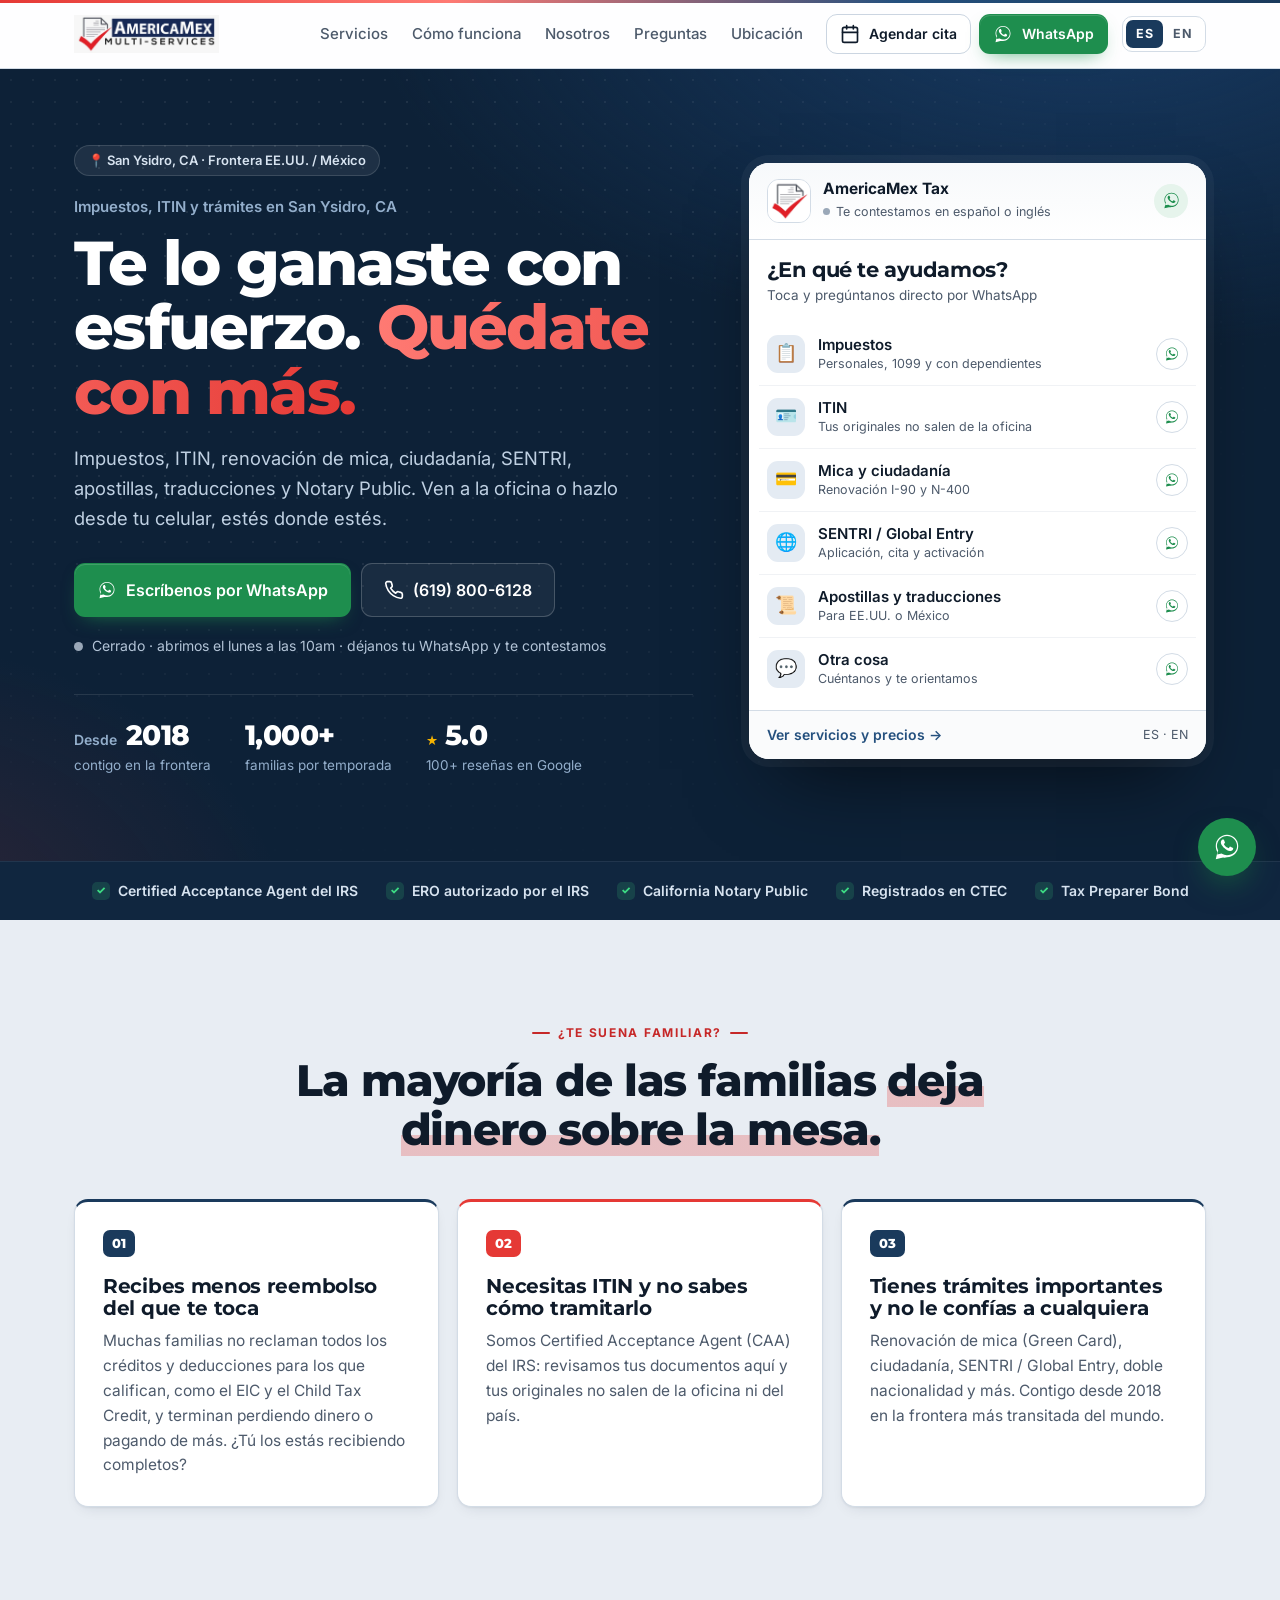
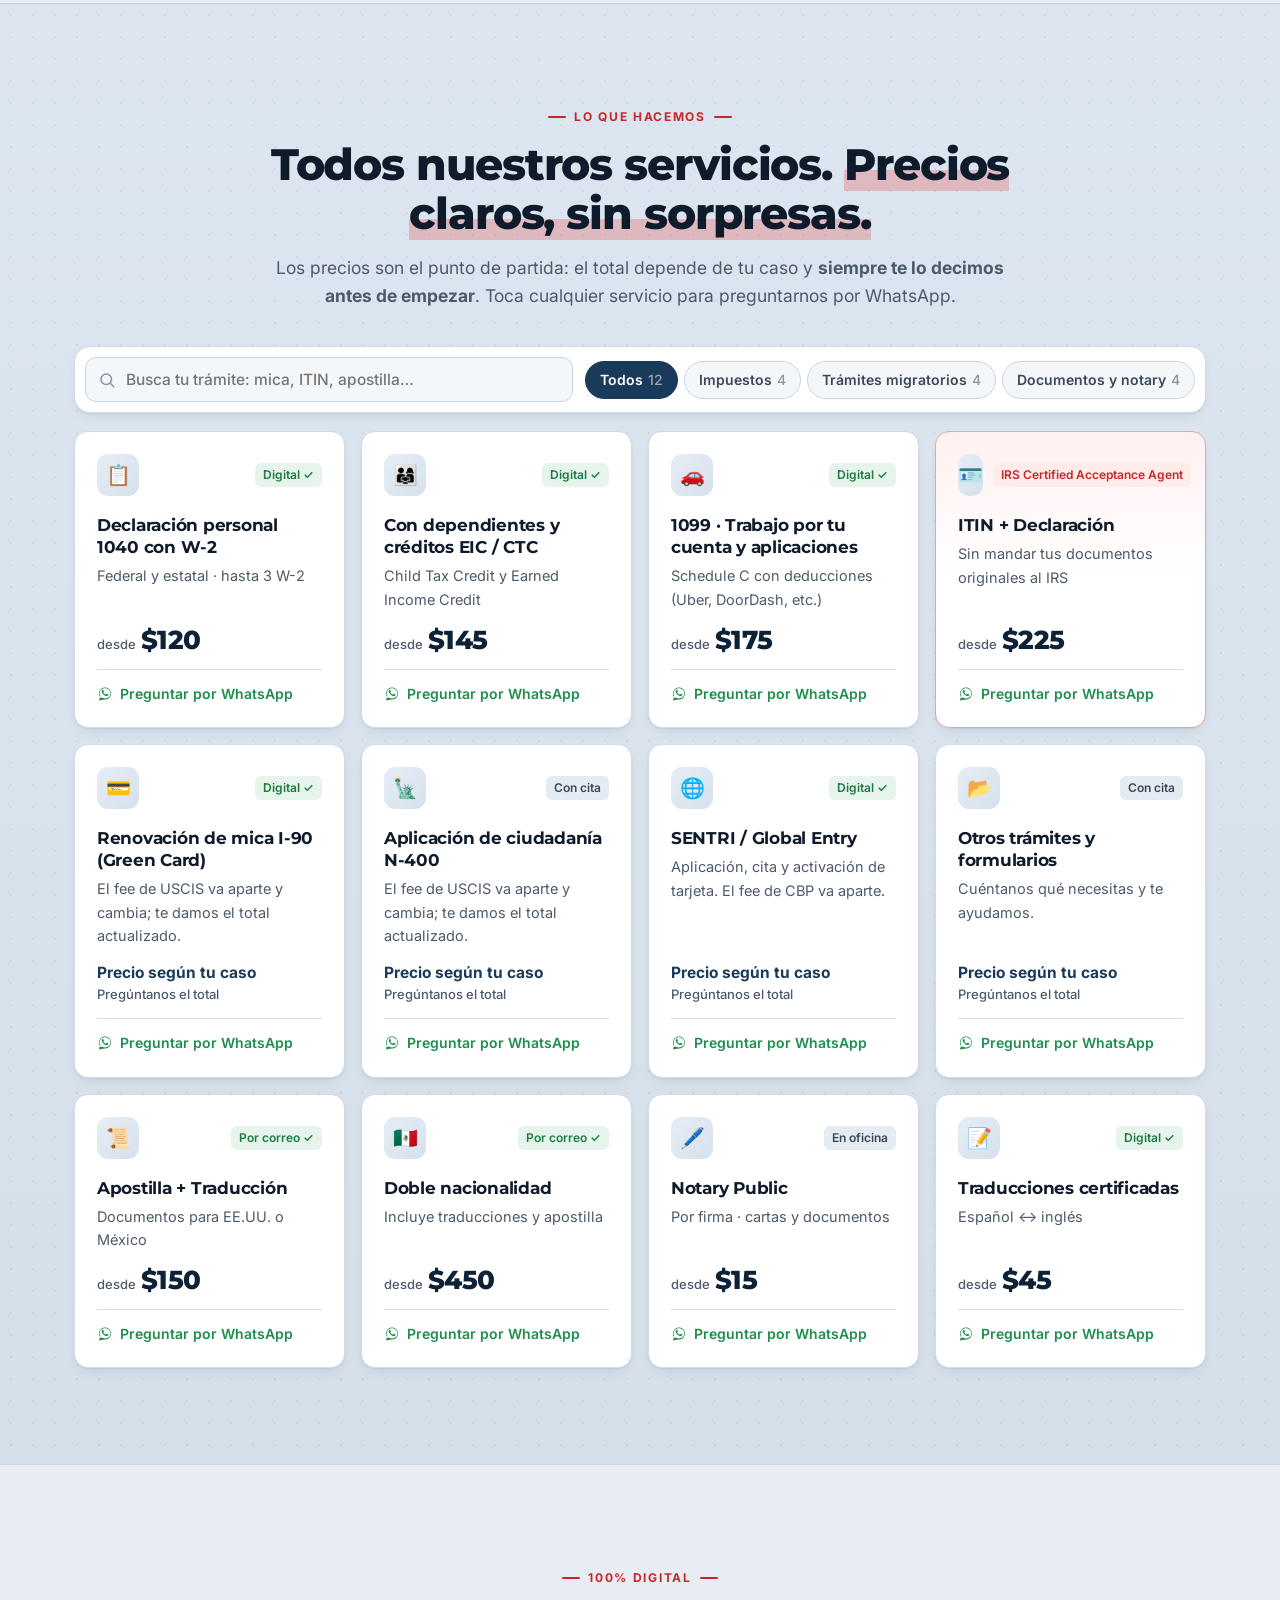
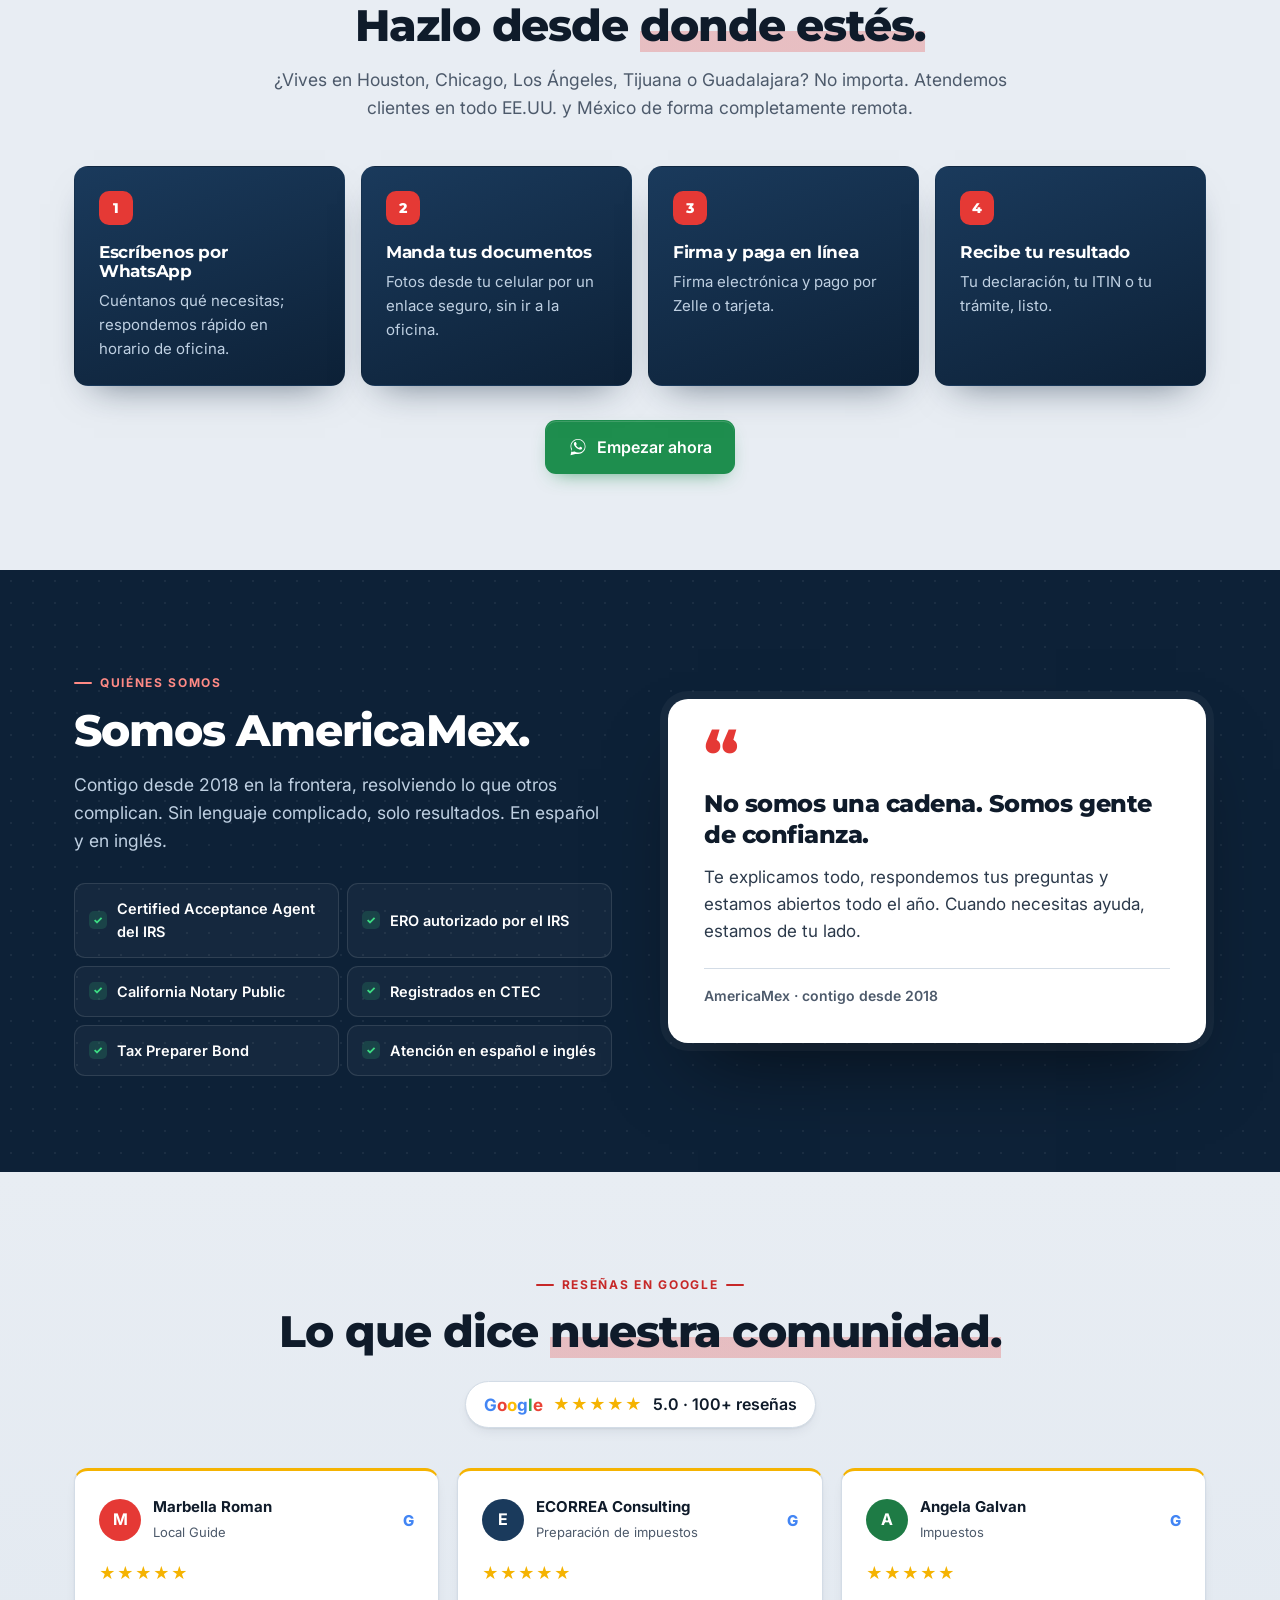
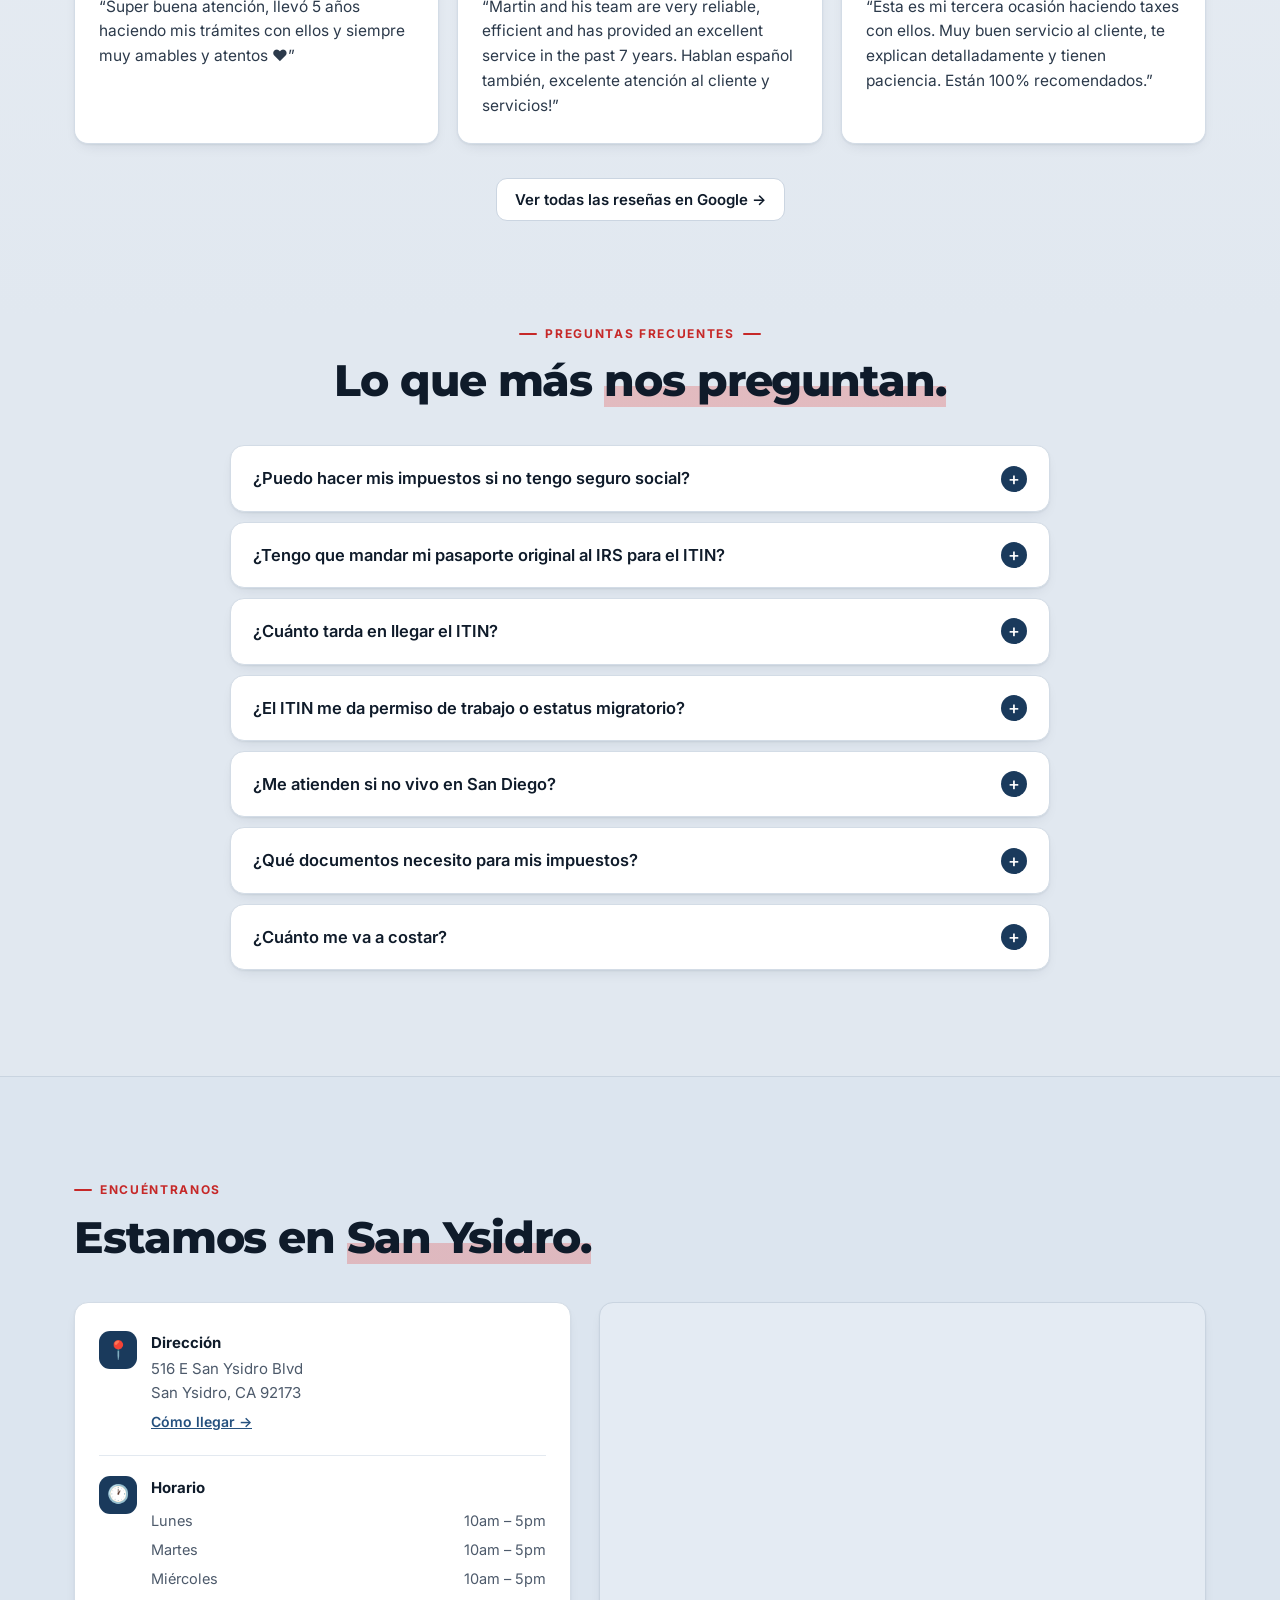
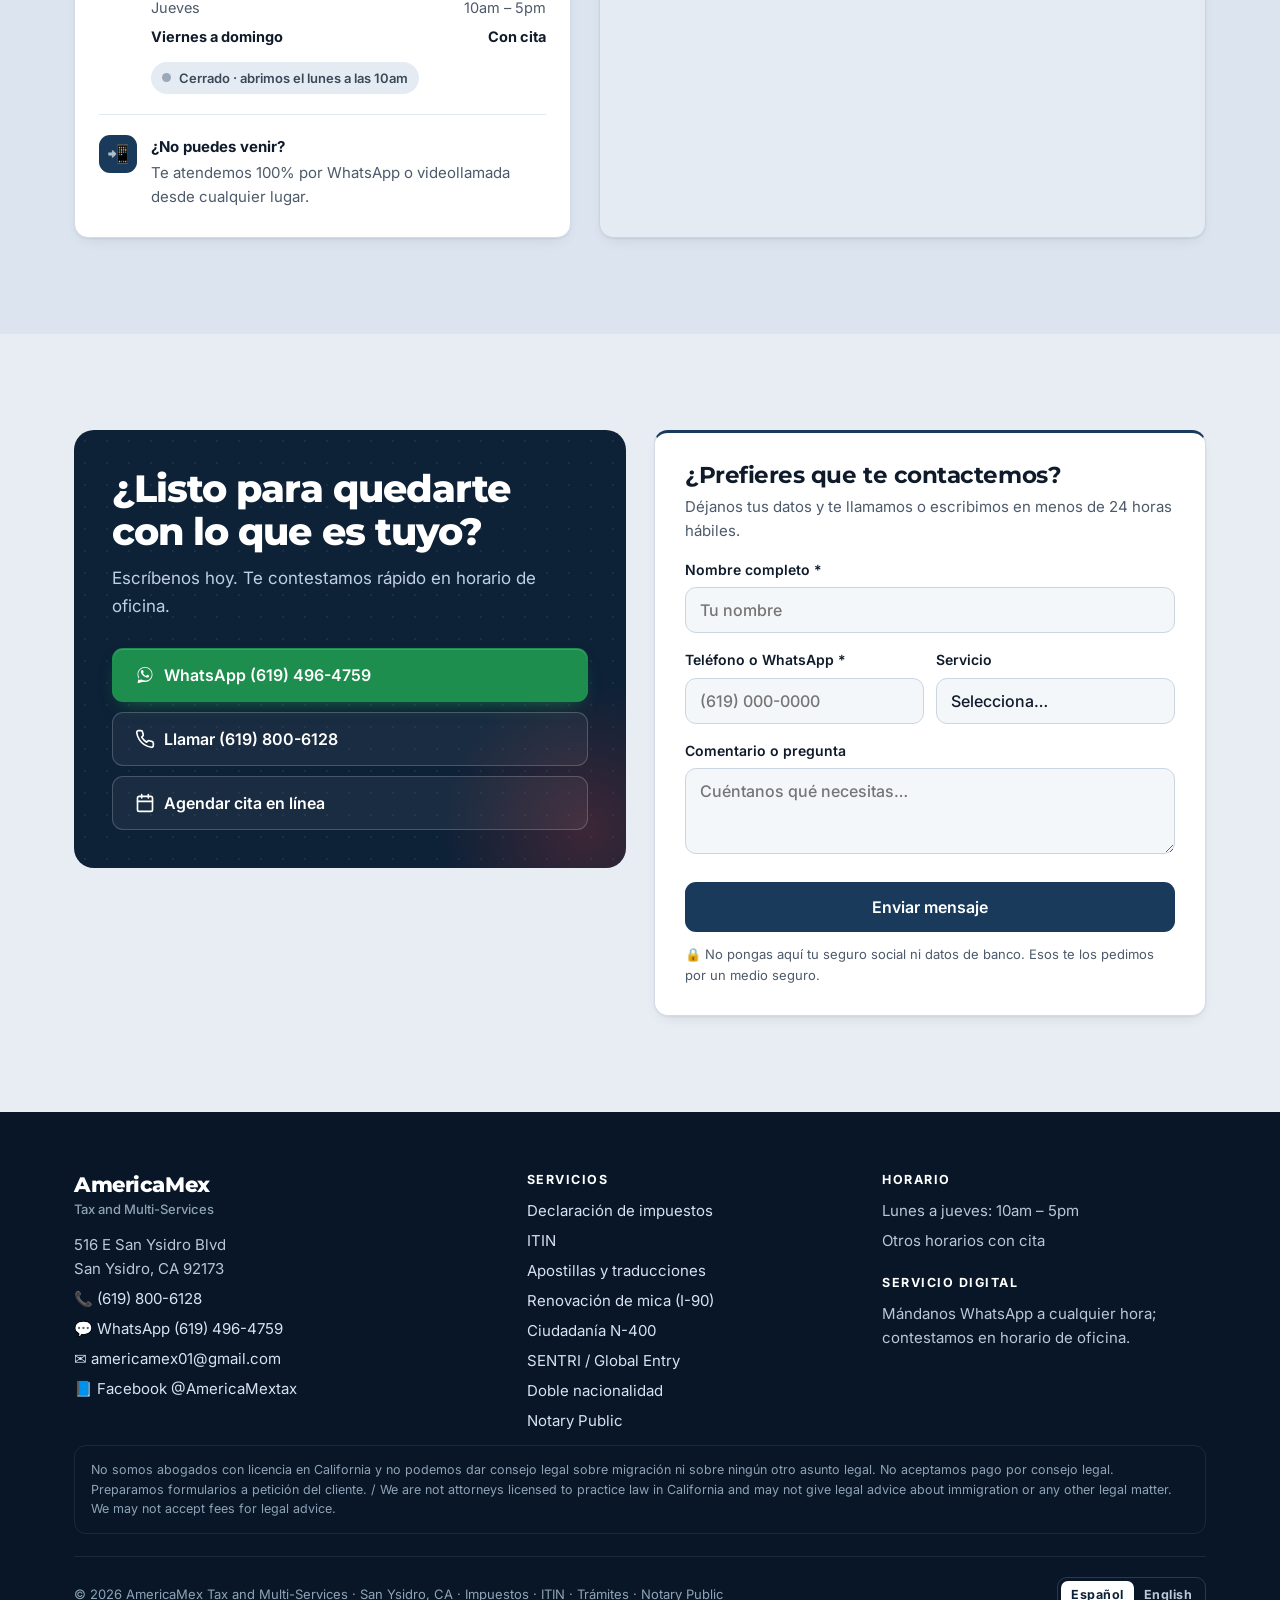
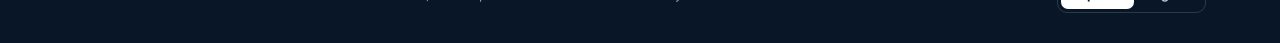
==== commit 3b73eaf2: "Add files via upload" ====
--- a/index.html
+++ b/index.html
@@ -687,6 +687,74 @@
 }
 @media (prefers-reduced-motion:reduce){*{transition:none!important;animation:none!important;scroll-behavior:auto!important}.js .rv{opacity:1;transform:none}}
 
+/* ═════════ v3b · Más contraste ═════════ */
+:root{--bg:#E8EDF3; --line:#D3DCE6; --soft:#E4EBF3; --muted:#4D5A6B; --ink:#0F1B2A; --tint:#DCE5EF;
+  --shadow:0 1px 2px rgba(13,33,55,.06),0 14px 34px -16px rgba(13,33,55,.28);
+  --lift:0 1px 2px rgba(13,33,55,.06),0 6px 16px -8px rgba(13,33,55,.16)}
+body{background:var(--bg)}
+.card{border-color:var(--line);box-shadow:var(--lift)}
+
+/* encabezado: línea de marca arriba */
+.site-header{background:rgba(255,255,255,.94);border-bottom-color:var(--line)}
+.site-header::before{content:"";position:absolute;left:0;right:0;top:0;height:3px;background:linear-gradient(90deg,var(--red),#FF7A73 35%,var(--navy2) 70%,var(--navy))}
+
+/* franja de credenciales en azul, pegada a la portada */
+.trust{background:#10263F;border-bottom:0;border-top:1px solid rgba(255,255,255,.07)}
+.trust li{color:#D7E3F0}
+.trust .ck{background:rgba(61,220,132,.16);color:#3DDC84}
+
+/* problema */
+#problema{background:var(--bg)}
+.pcard{border-top:3px solid var(--navy)}
+.pnum{background:var(--navy);color:#fff}
+.pcard:nth-child(2){border-top-color:var(--red)}
+.pcard:nth-child(2) .pnum{background:var(--red)}
+
+/* servicios sobre fondo con tinta y puntitos */
+.services{background:radial-gradient(rgba(26,58,92,.07) 1px,transparent 1px) 0 0/22px 22px,linear-gradient(180deg,#DDE6F0,#D5DFEA);border-color:#C9D4E0}
+.toolbar{background:#fff;border-color:var(--line);box-shadow:var(--lift)}
+.search input{background:#F4F7FA;border-color:#CBD5E1}
+.chip{background:#F4F7FA;border-color:#CBD5E1;color:#3B4858}
+.scard{background:#fff}
+.scard .sico{background:linear-gradient(135deg,#E6EDF5,#D6E1ED)}
+.scard.feat{background:linear-gradient(180deg,#FFF1F0,#fff 50%);border-color:#EFA3A0}
+.sprice{color:var(--navy-d)}
+
+/* cómo funciona: tarjetas azules */
+#como-funciona{background:var(--bg)}
+.step{background:linear-gradient(160deg,var(--navy) 0%,var(--navy-d) 100%);border-color:transparent;color:#fff;box-shadow:0 18px 36px -20px rgba(13,33,55,.6)}
+.step::before{background:var(--red);color:#fff}
+.step h3{color:#fff}
+.step p{color:#BFD0E2}
+
+/* reseñas y preguntas */
+#resenas{background:linear-gradient(180deg,var(--bg),#E1E8F0)}
+#preguntas{background:#E1E8F0}
+.rev{border-top:3px solid var(--gold)}
+.gbar{border-color:var(--line);box-shadow:var(--lift)}
+.faq-list details{border-color:var(--line);box-shadow:var(--lift)}
+.faq-list summary::after{width:26px;height:26px;border-radius:50%;background:var(--navy);color:#fff;display:grid;place-items:center;font-size:18px}
+.faq-list details[open]{border-color:#B8C5D4}
+.faq-list details[open] summary::after{background:var(--red)}
+
+/* ubicación */
+.loc{background:var(--tint);border-top:1px solid #C9D4E0}
+.map{border-color:#C9D4E0;box-shadow:var(--lift)}
+.irow{border-bottom-color:#E3E9F0}
+.irow .qi{background:var(--navy);filter:none}
+
+/* contacto */
+#contacto{background:var(--bg)}
+.fg input,.fg select,.fg textarea{background:#F4F7FA;border-color:#CBD5E1}
+.fg input:focus,.fg select:focus,.fg textarea:focus{background:#fff}
+.form{border-top:3px solid var(--navy)}
+
+/* textos un poco más firmes */
+.sec-h p,.pcard p,.scard p,.faq-list details p,.irow p{color:var(--muted)}
+.mark{background:linear-gradient(transparent 62%,rgba(229,57,53,.26) 62%)}
+.btn-line{border-color:#CBD5E1}
+.mbar{border-top-color:#C9D4E0}
+
   </style>
 </head>
 <body>
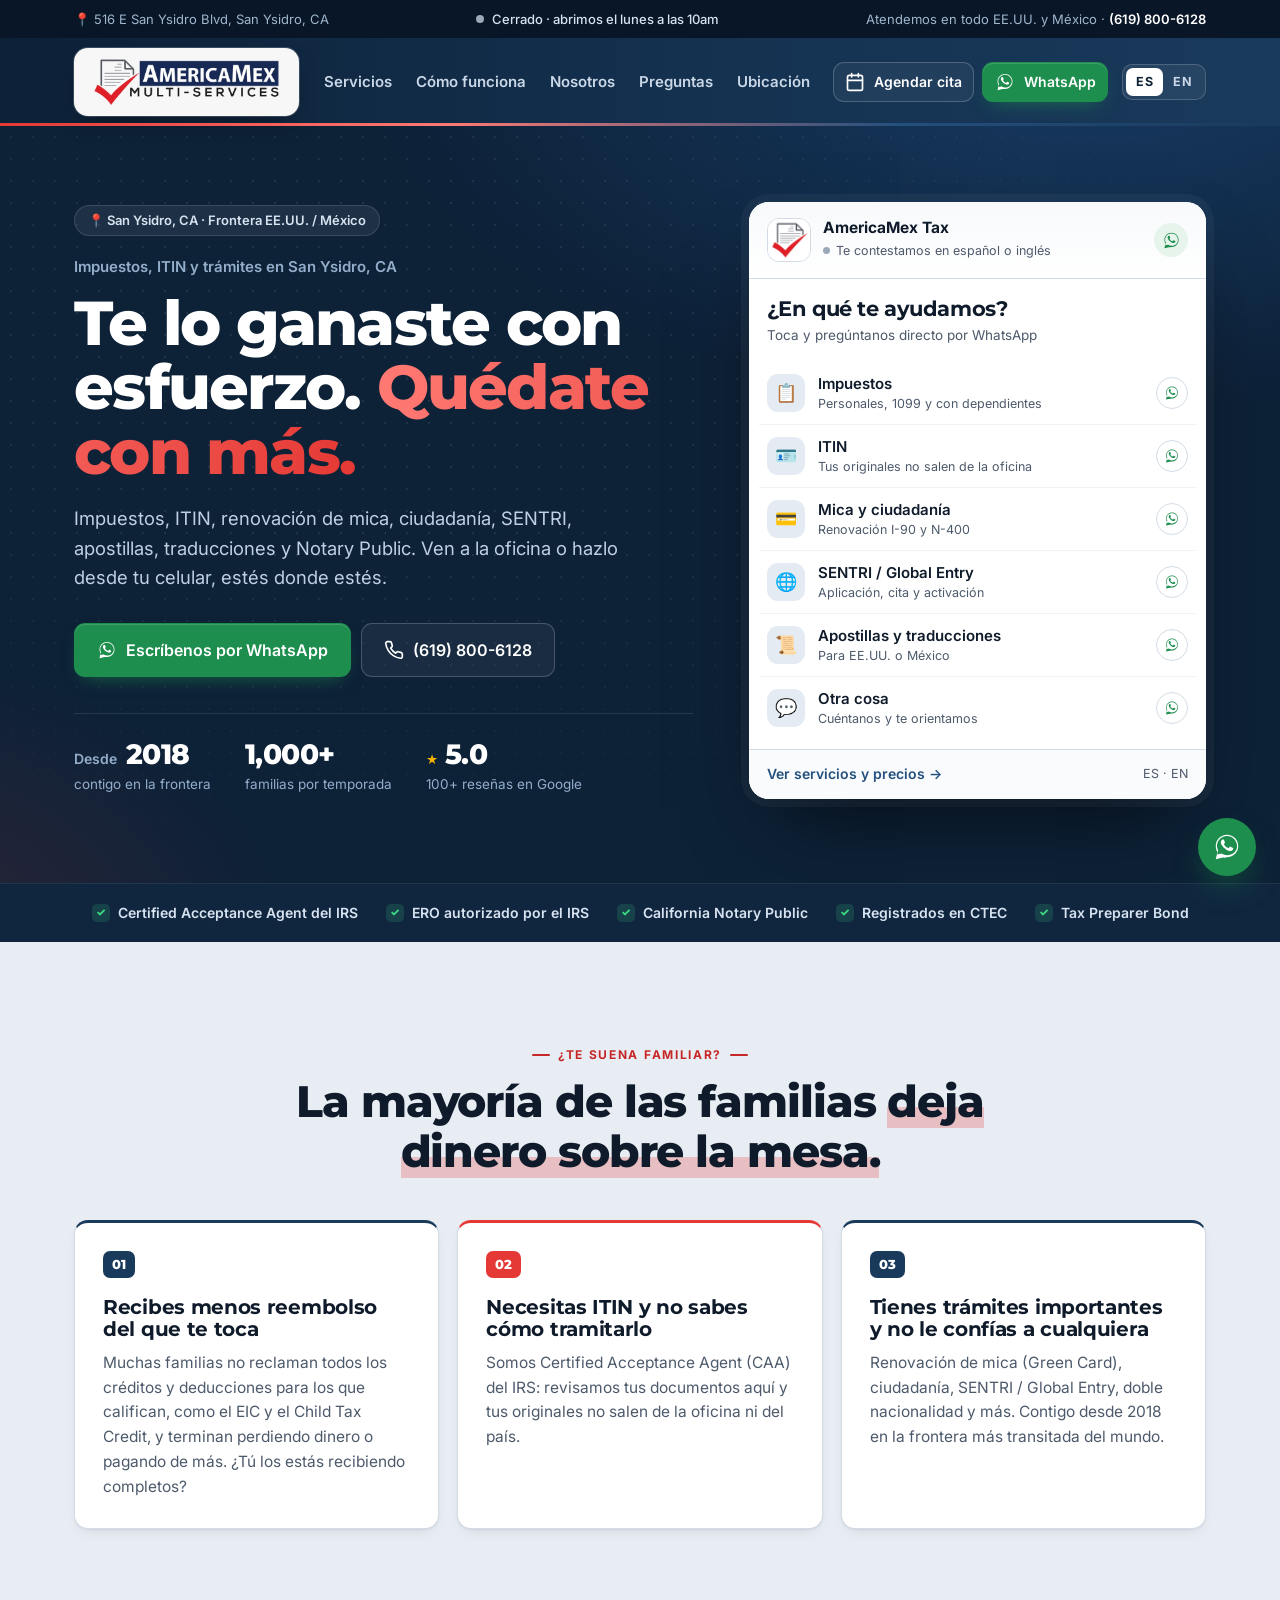
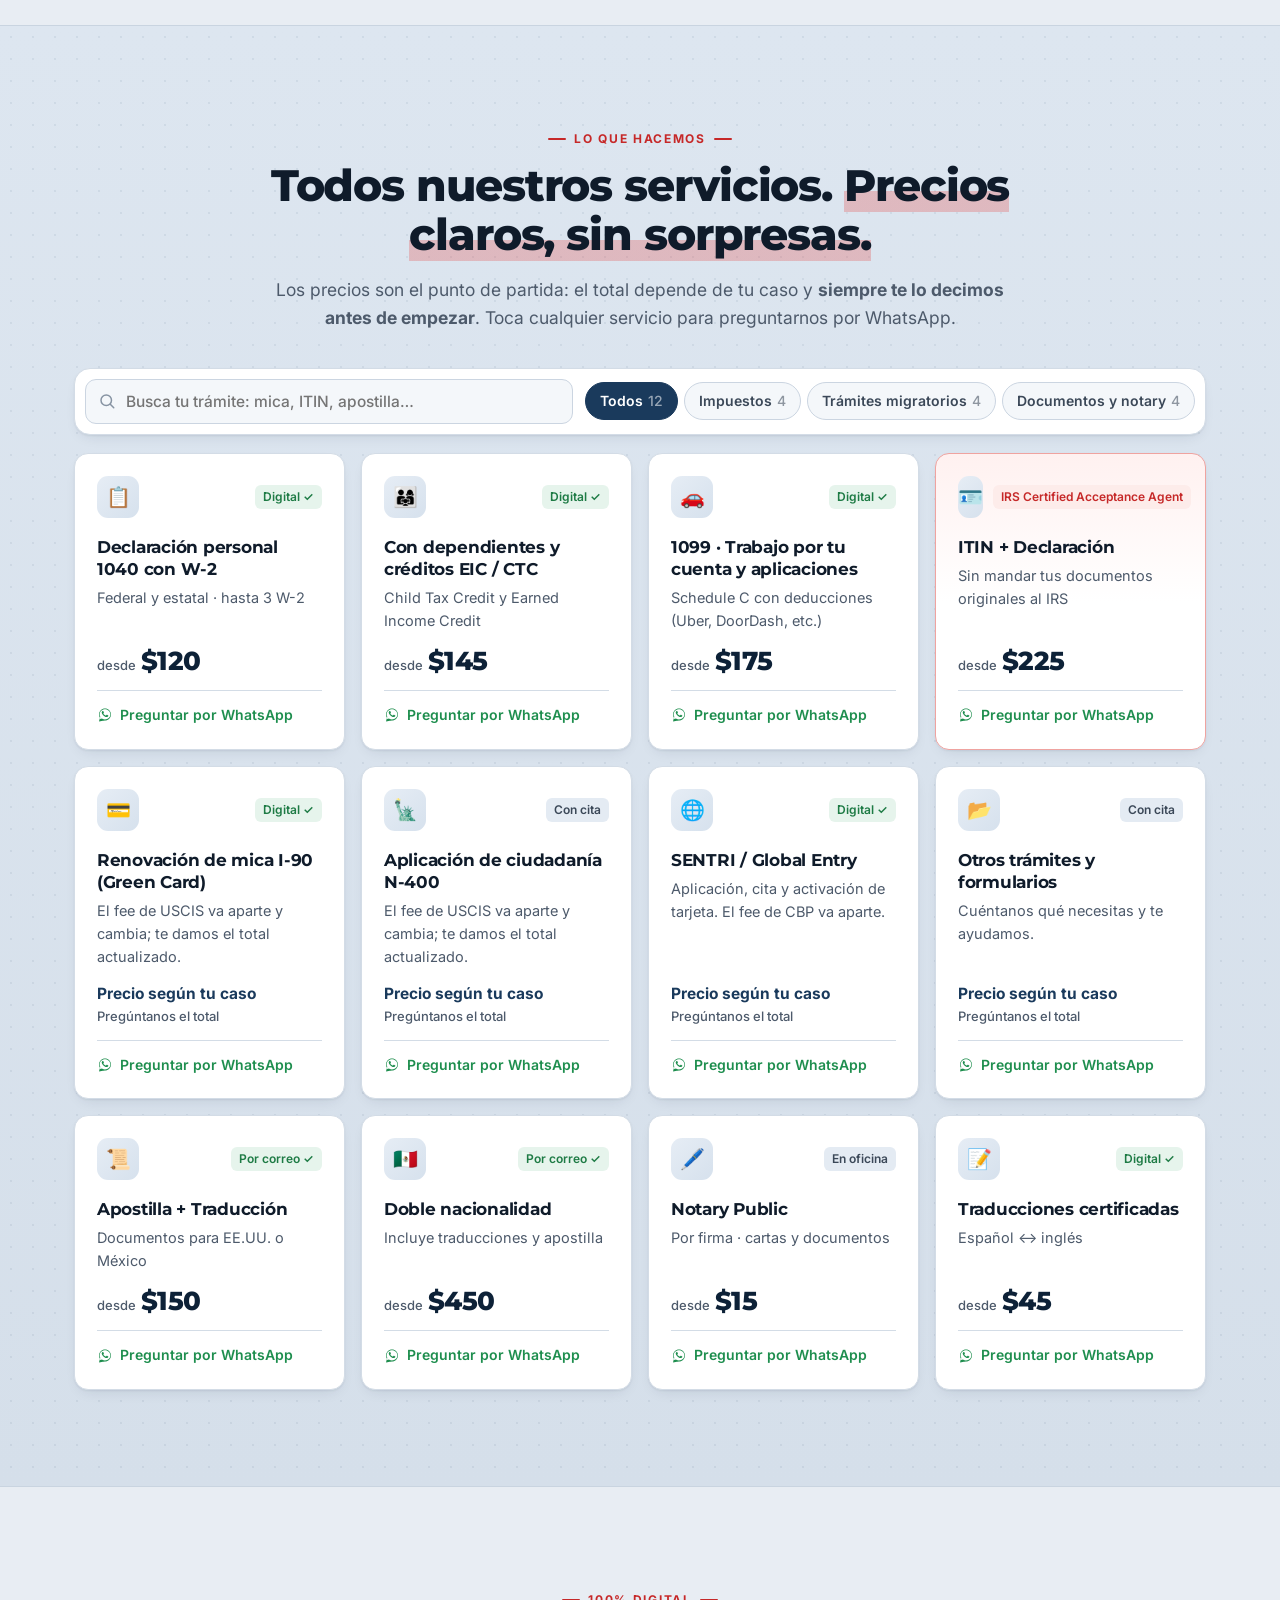
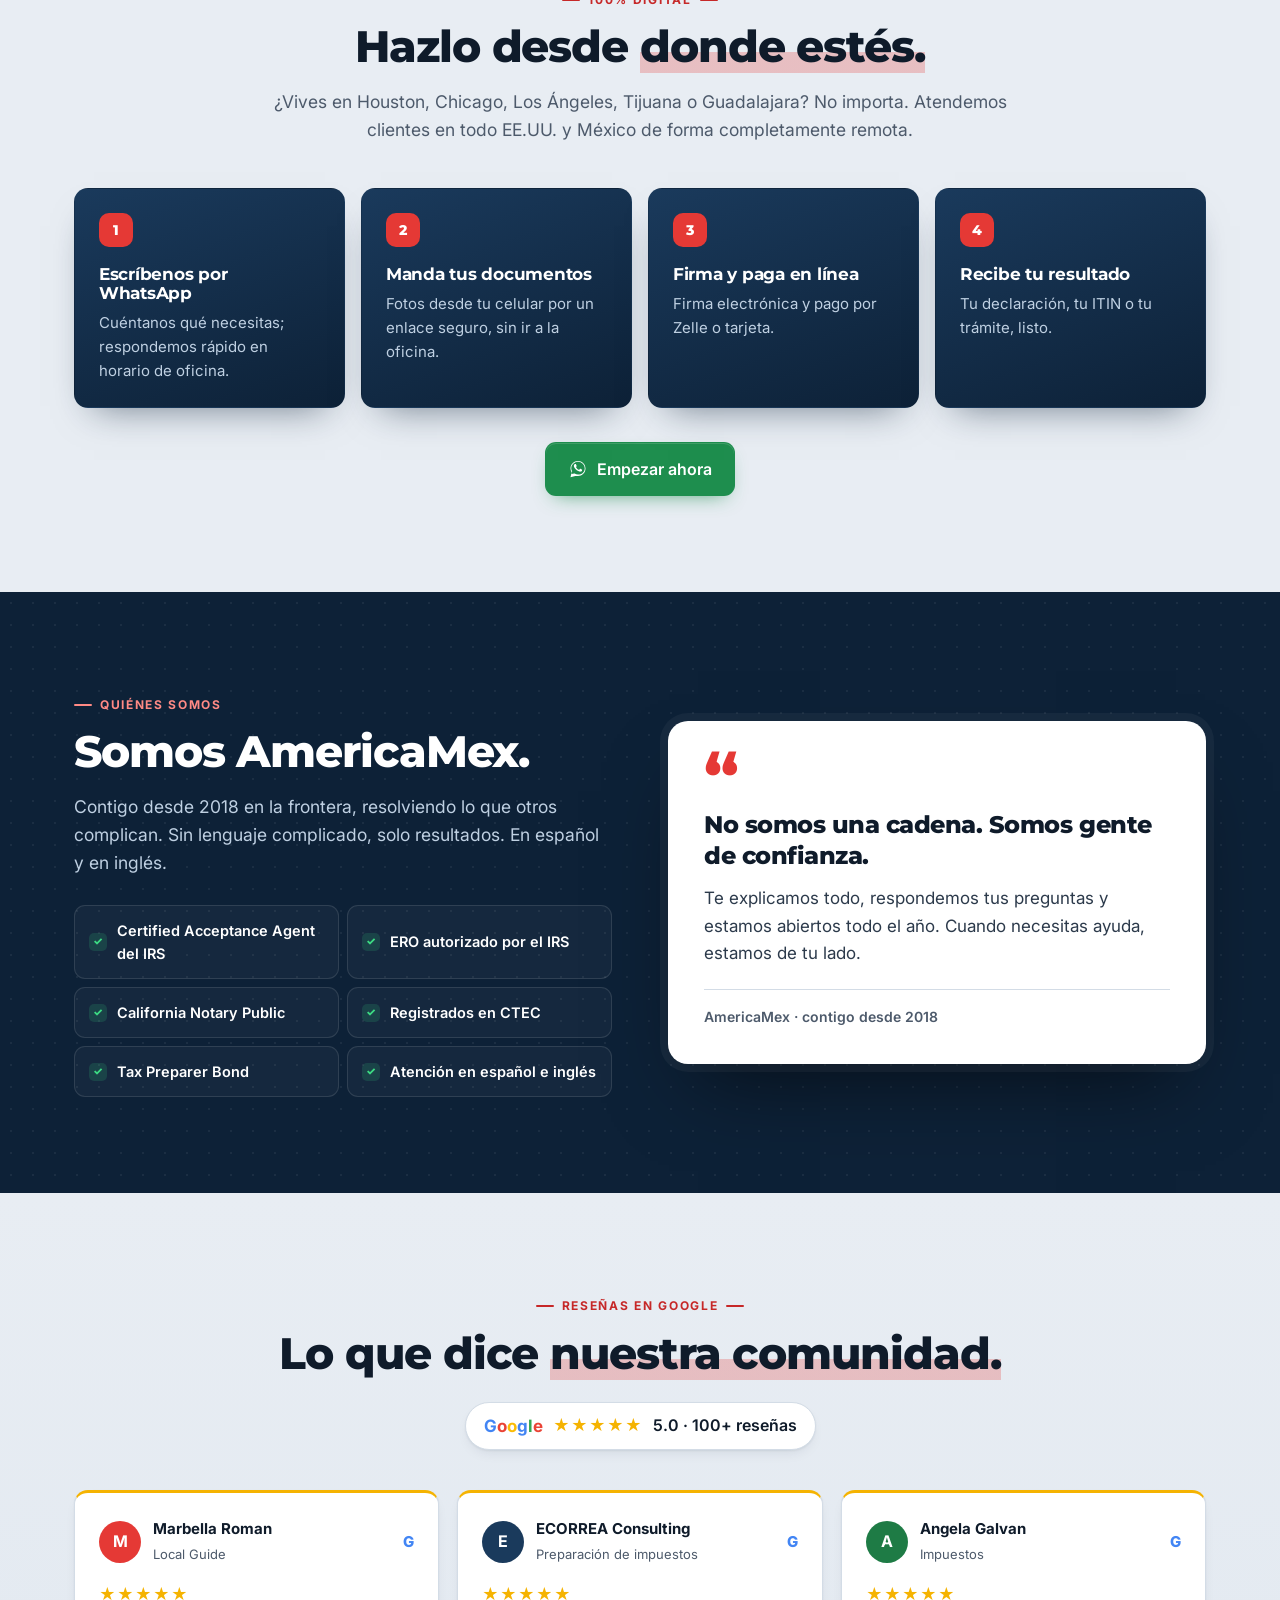
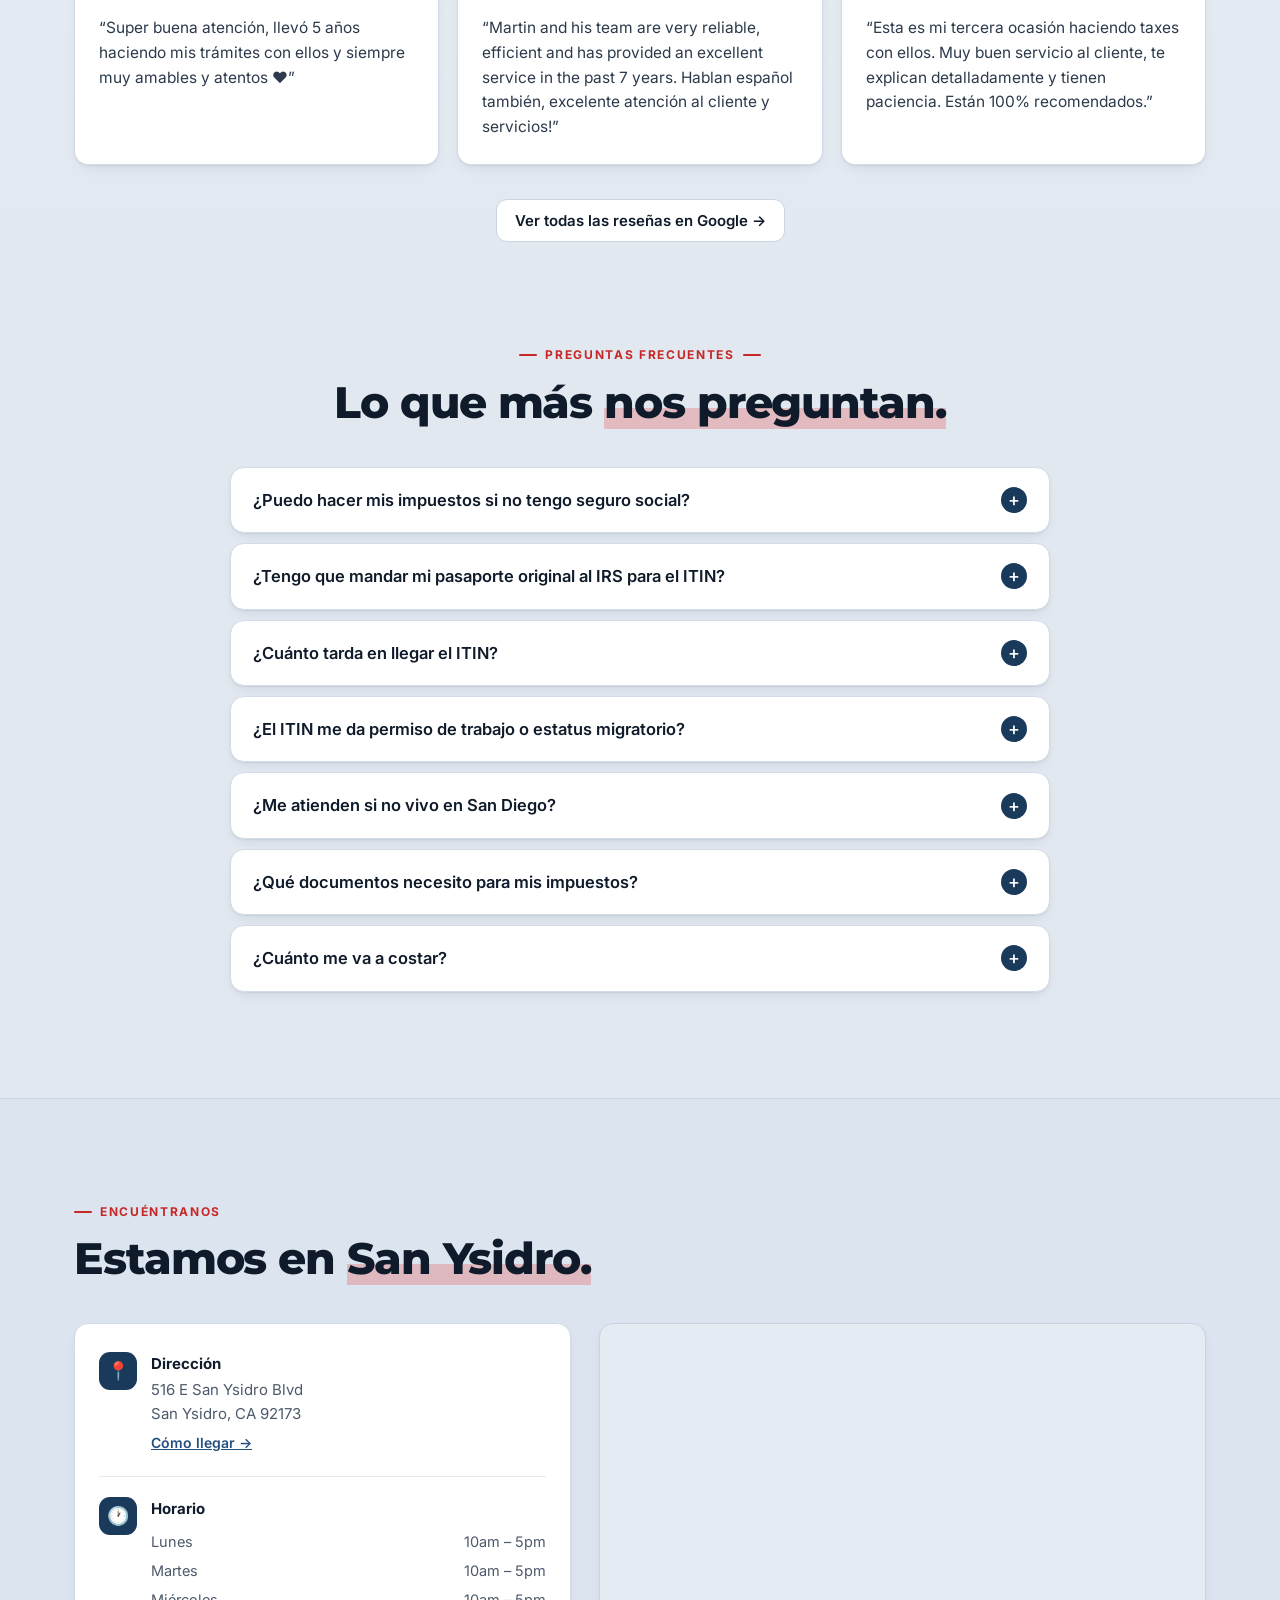
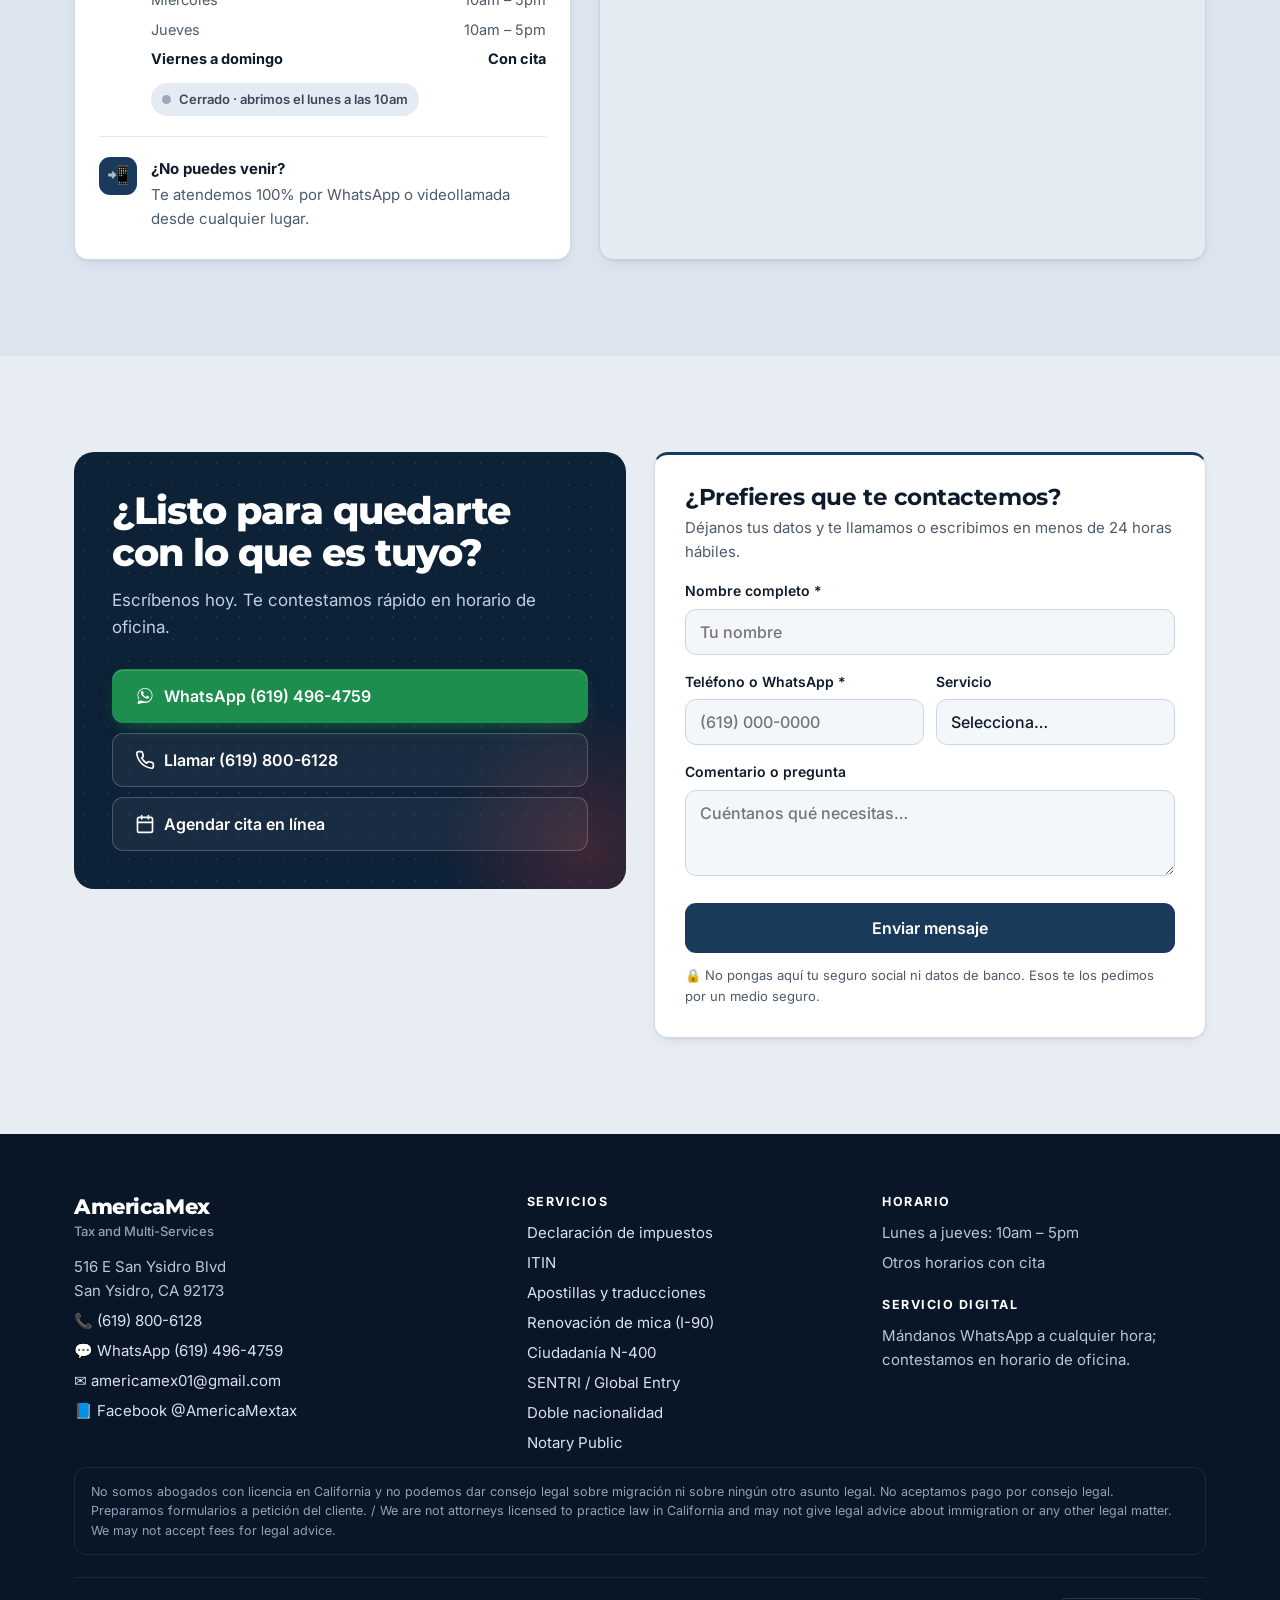
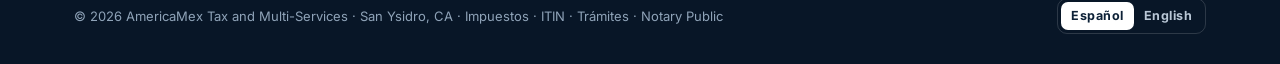
==== commit 85f426ef: "Add files via upload" ====
--- a/index.html
+++ b/index.html
@@ -646,7 +646,7 @@
 .js .rv.in{opacity:1;transform:none}
 
 /* Responsivo */
-@media (min-width:861px){.hb-cita{display:none}}
+@media (min-width:1061px){.hb-cita{display:none}}
 @media (max-width:1060px){.main-nav a.lk{padding:8px 8px;font-size:14.5px}}
 @media (max-width:980px){
   .hero-inner{grid-template-columns:1fr;gap:40px;padding:56px 24px 64px}
@@ -656,7 +656,7 @@
   .reviews,.grid3{grid-template-columns:1fr}
   .fgrid{grid-template-columns:1fr 1fr}
 }
-@media (max-width:860px){
+@media (max-width:1060px){
   .nav-toggle{display:flex}
   .main-nav{position:fixed;left:0;right:0;top:68px;background:#fff;border-bottom:1px solid var(--line);box-shadow:0 18px 30px -18px rgba(16,24,40,.35);padding:10px 16px 18px;display:none;max-height:calc(100vh - 68px);overflow:auto}
   .main-nav.open{display:block}
@@ -755,6 +755,49 @@
 .btn-line{border-color:#CBD5E1}
 .mbar{border-top-color:#C9D4E0}
 
+/* ═════════ v3c · Encabezado bold ═════════ */
+.topbar{background:#081627;color:#9FB6CE;font-size:13px}
+.topbar-in{display:flex;align-items:center;justify-content:space-between;gap:16px;height:38px}
+.topbar a{color:#fff;font-weight:600;text-decoration:none}
+.topbar a:hover{text-decoration:underline}
+.tb-st{display:inline-flex;align-items:center;gap:8px;color:#D7E3F0;font-weight:500}
+.tb-st .dot{width:8px;height:8px}
+.site-header{background:linear-gradient(90deg,#0D2137 0%,#143150 55%,#1A3A5C 100%);border-bottom:0;backdrop-filter:none;-webkit-backdrop-filter:none}
+.site-header::before{top:auto;bottom:0;height:3px}
+.site-header.scrolled{box-shadow:0 10px 30px -14px rgba(0,0,0,.55)}
+.header-inner{height:88px}
+.logo-plate{display:inline-flex;align-items:center;background:#F7F7F7;border-radius:14px;padding:8px 14px;box-shadow:0 0 0 1px rgba(255,255,255,.18),0 10px 24px -10px rgba(0,0,0,.55);transition:transform .2s var(--ease)}
+.logo-wrap:hover .logo-plate{transform:translateY(-1px)}
+.logo-img{height:52px}
+.main-nav a.lk{color:#C9D7E6;font-weight:600;position:relative}
+.main-nav a.lk:hover{color:#fff;background:rgba(255,255,255,.08)}
+.main-nav a.lk::after{content:"";position:absolute;left:11px;right:11px;bottom:3px;height:2px;border-radius:2px;background:var(--red);transform:scaleX(0);transition:transform .2s var(--ease)}
+.main-nav a.lk:hover::after{transform:scaleX(1)}
+.site-header .lang{background:rgba(255,255,255,.06);border-color:rgba(255,255,255,.18)}
+.site-header .lang a{color:#C9D7E6}
+.site-header .lang a[aria-current]{background:#fff;color:var(--navy-d)}
+.site-header .lang a:not([aria-current]):hover{background:rgba(255,255,255,.1);color:#fff}
+.nav-toggle{background:rgba(255,255,255,.06);border-color:rgba(255,255,255,.2)}
+.nav-toggle span{background:#fff}
+html{scroll-padding-top:100px}
+@media (max-width:980px){.tb-r{display:none}}
+@media (max-width:1060px){
+  .main-nav{top:88px;background:#0D2137;border-bottom:3px solid var(--red);max-height:calc(100vh - 88px)}
+  .main-nav a.lk::after{display:none}
+  .main-nav .acts .btn-ghost{border-color:rgba(255,255,255,.25)}
+}
+@media (max-width:640px){
+  .topbar{display:none}
+  .header-inner{height:74px}
+  .main-nav{top:74px;max-height:calc(100vh - 74px)}
+  .logo-plate{padding:6px 10px;border-radius:12px}
+  .logo-img{height:40px}
+  html{scroll-padding-top:84px}
+}
+.main-nav a.lk{white-space:nowrap}
+@media (min-width:1061px) and (max-width:1240px){.main-nav li.opt{display:none}}
+@media (min-width:641px){.hero .status{display:none}}
+
   </style>
 </head>
 <body>
@@ -768,23 +811,31 @@
 
   <a class="skip-link" href="#main">Saltar al contenido</a>
 
+  <div class="topbar">
+    <div class="container topbar-in">
+      <span>📍 516 E San Ysidro Blvd, San Ysidro, CA</span>
+      <span class="tb-st"><span class="dot" id="topDot"></span><span id="topStatus">Lunes a jueves, 10am a 5pm</span></span>
+      <span class="tb-r">Atendemos en todo EE.UU. y México · <a href="tel:+16198006128">(619) 800-6128</a></span>
+    </div>
+  </div>
+
   <header class="site-header" id="siteHeader">
     <div class="container header-inner">
-      <a href="#top" class="logo-wrap" aria-label="AmericaMex Multi-Services, ir al inicio">
+      <a href="#top" class="logo-wrap" aria-label="AmericaMex Multi-Services, ir al inicio"><span class="logo-plate">
         <picture>
           <source srcset="logo.webp" type="image/webp">
           <img src="logo.png" alt="AmericaMex Multi-Services" class="logo-img" width="600" height="157" fetchpriority="high">
-        </picture>
+        </picture></span>
       </a>
       <nav class="main-nav" id="mainNav" aria-label="Menú principal">
         <ul>
           <li><a class="lk" href="#servicios">Servicios</a></li>
-          <li><a class="lk" href="#como-funciona">Cómo funciona</a></li>
+          <li class="opt"><a class="lk" href="#como-funciona">Cómo funciona</a></li>
           <li><a class="lk" href="#nosotros">Nosotros</a></li>
           <li><a class="lk" href="#preguntas">Preguntas</a></li>
           <li><a class="lk" href="#ubicacion">Ubicación</a></li>
           <li class="acts">
-            <a href="https://cal.com/americamex-vv9s4r" target="_blank" rel="noopener" class="btn btn-line btn-sm"><svg class="ico" aria-hidden="true"><use href="#i-cal"/></svg>Agendar cita</a>
+            <a href="https://cal.com/americamex-vv9s4r" target="_blank" rel="noopener" class="btn btn-ghost btn-sm"><svg class="ico" aria-hidden="true"><use href="#i-cal"/></svg>Agendar cita</a>
             <a href="https://wa.me/16194964759?text=Hola%2C%20vengo%20de%20su%20p%C3%A1gina%20web%20y%20quiero%20informaci%C3%B3n." target="_blank" rel="noopener" class="btn btn-wa btn-sm"><svg class="ico" aria-hidden="true"><use href="#i-wa"/></svg>WhatsApp</a>
           </li>
         </ul>
@@ -1189,7 +1240,7 @@
     else if (dia >= 0 && dia <= 3) txt = TX.tomorrow;
     else txt = TX.monday;
     $('heroStatus').textContent = abierto ? txt : txt + TX.leave;
-    $('heroDot').classList.toggle('on', abierto); $('chatDot').classList.toggle('on', abierto);
+    $('heroDot').classList.toggle('on', abierto); $('topDot').classList.toggle('on', abierto); $('topStatus').textContent = txt; $('chatDot').classList.toggle('on', abierto);
     var ls = $('locStatus'); ls.classList.toggle('on', abierto); ls.querySelector('.dot').classList.toggle('on', abierto); ls.lastElementChild.textContent = txt;
     var fila = document.querySelector('#horas tr[data-d="' + (laboral ? dia : 5) + '"]'); if (fila) fila.className = 'today';
   } catch (e) { /* navegador viejo: se queda el horario fijo */ }
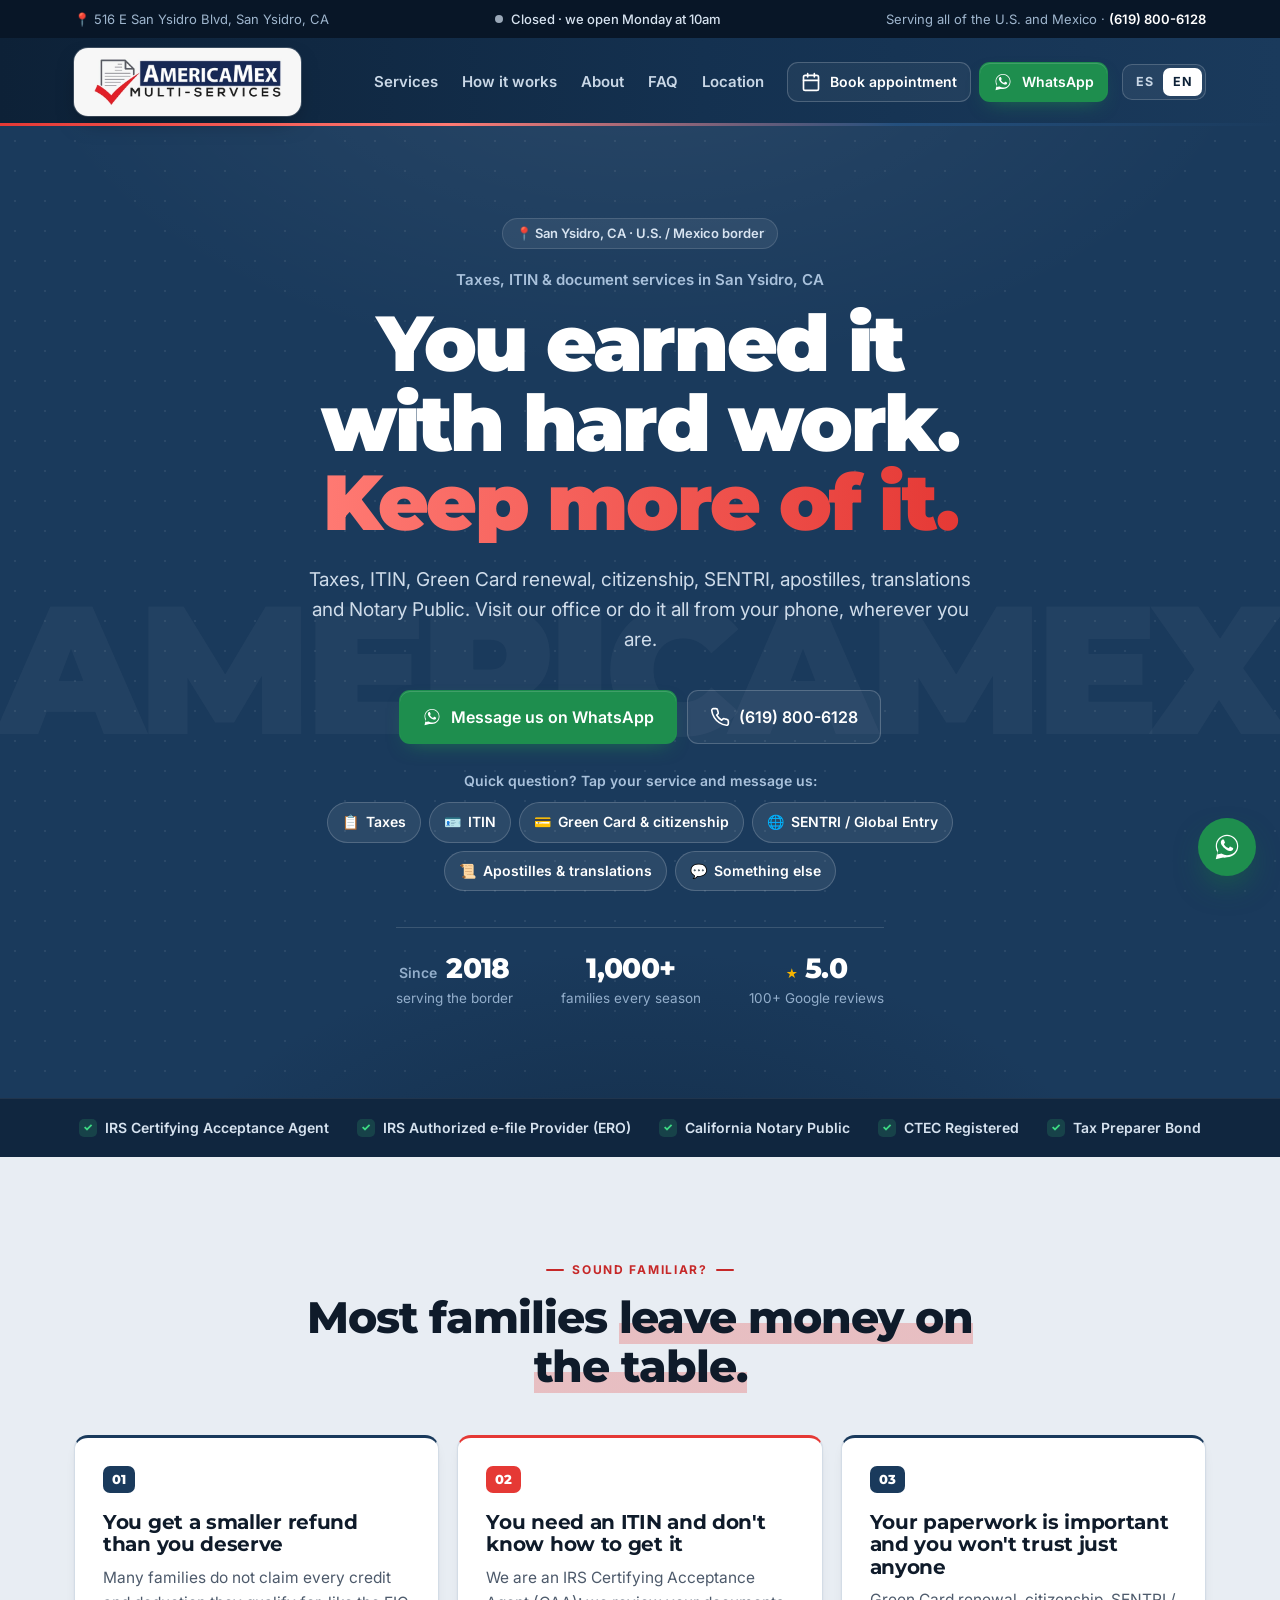
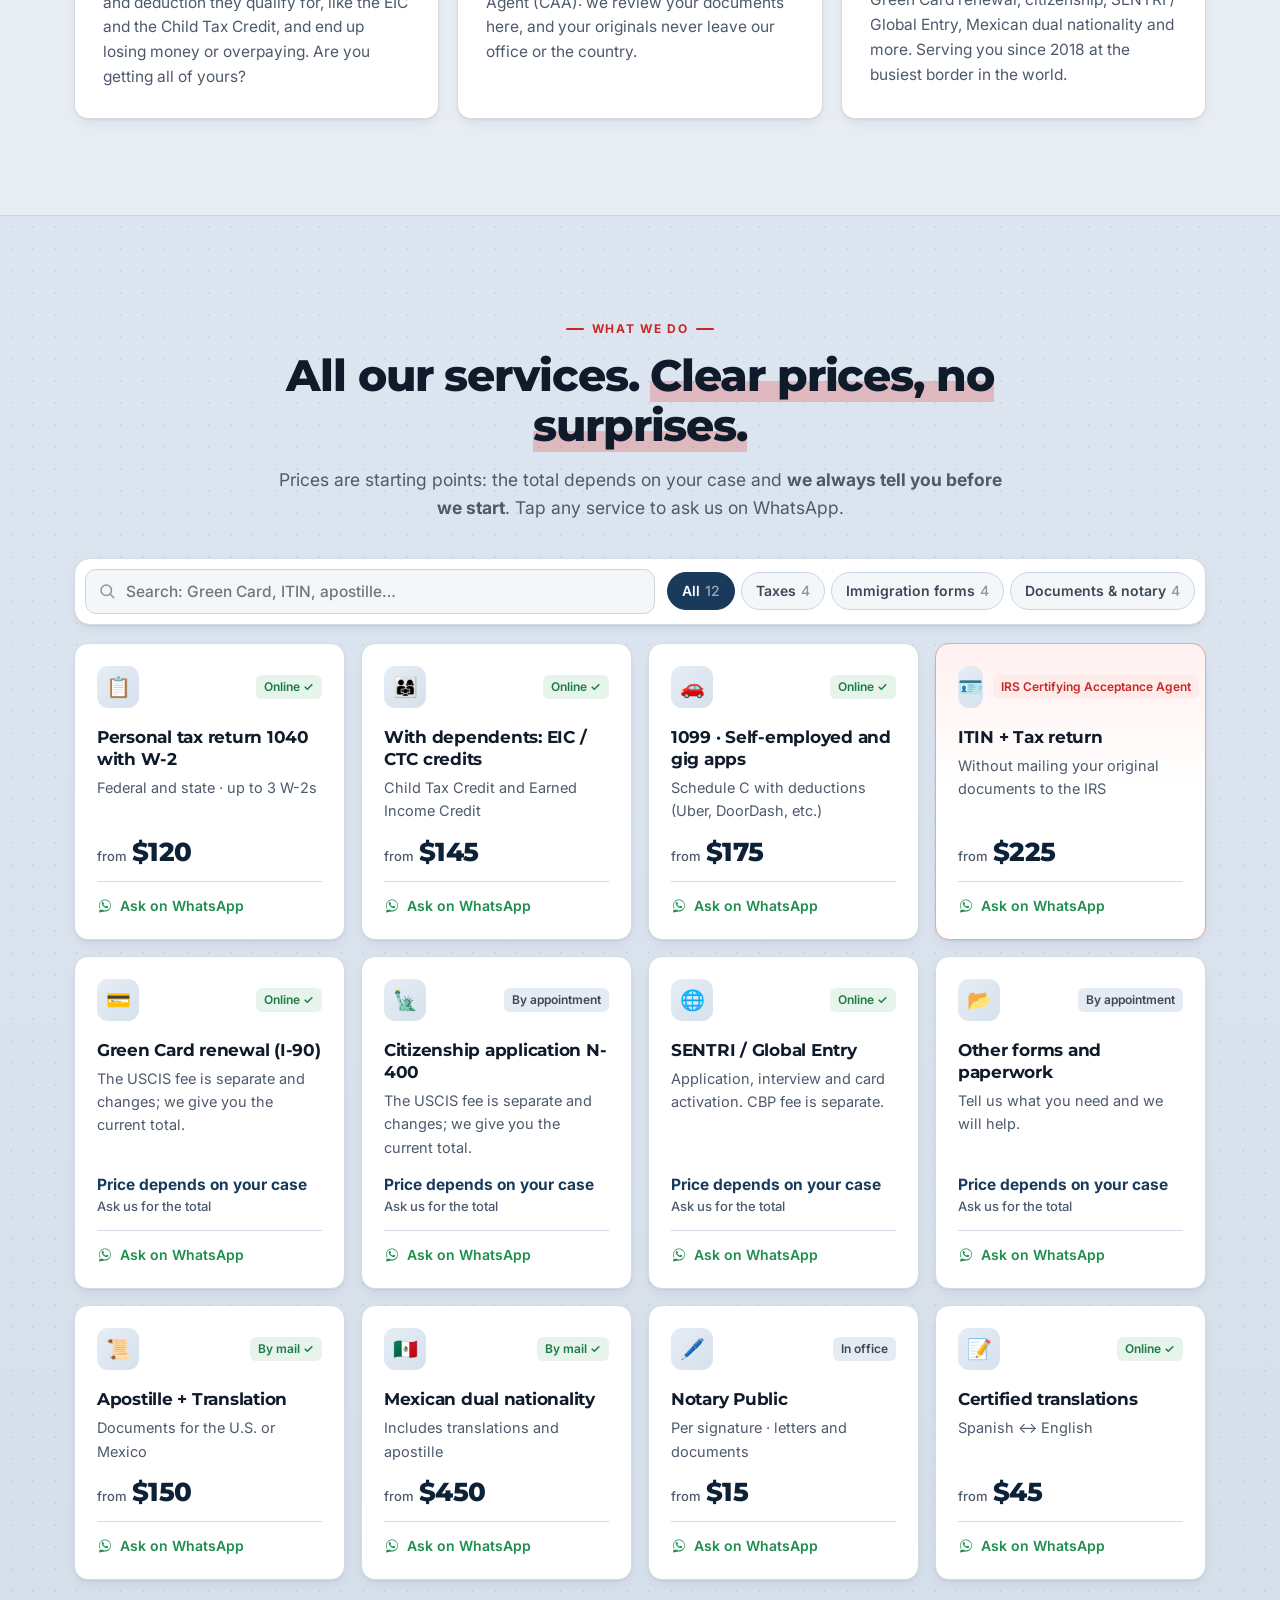
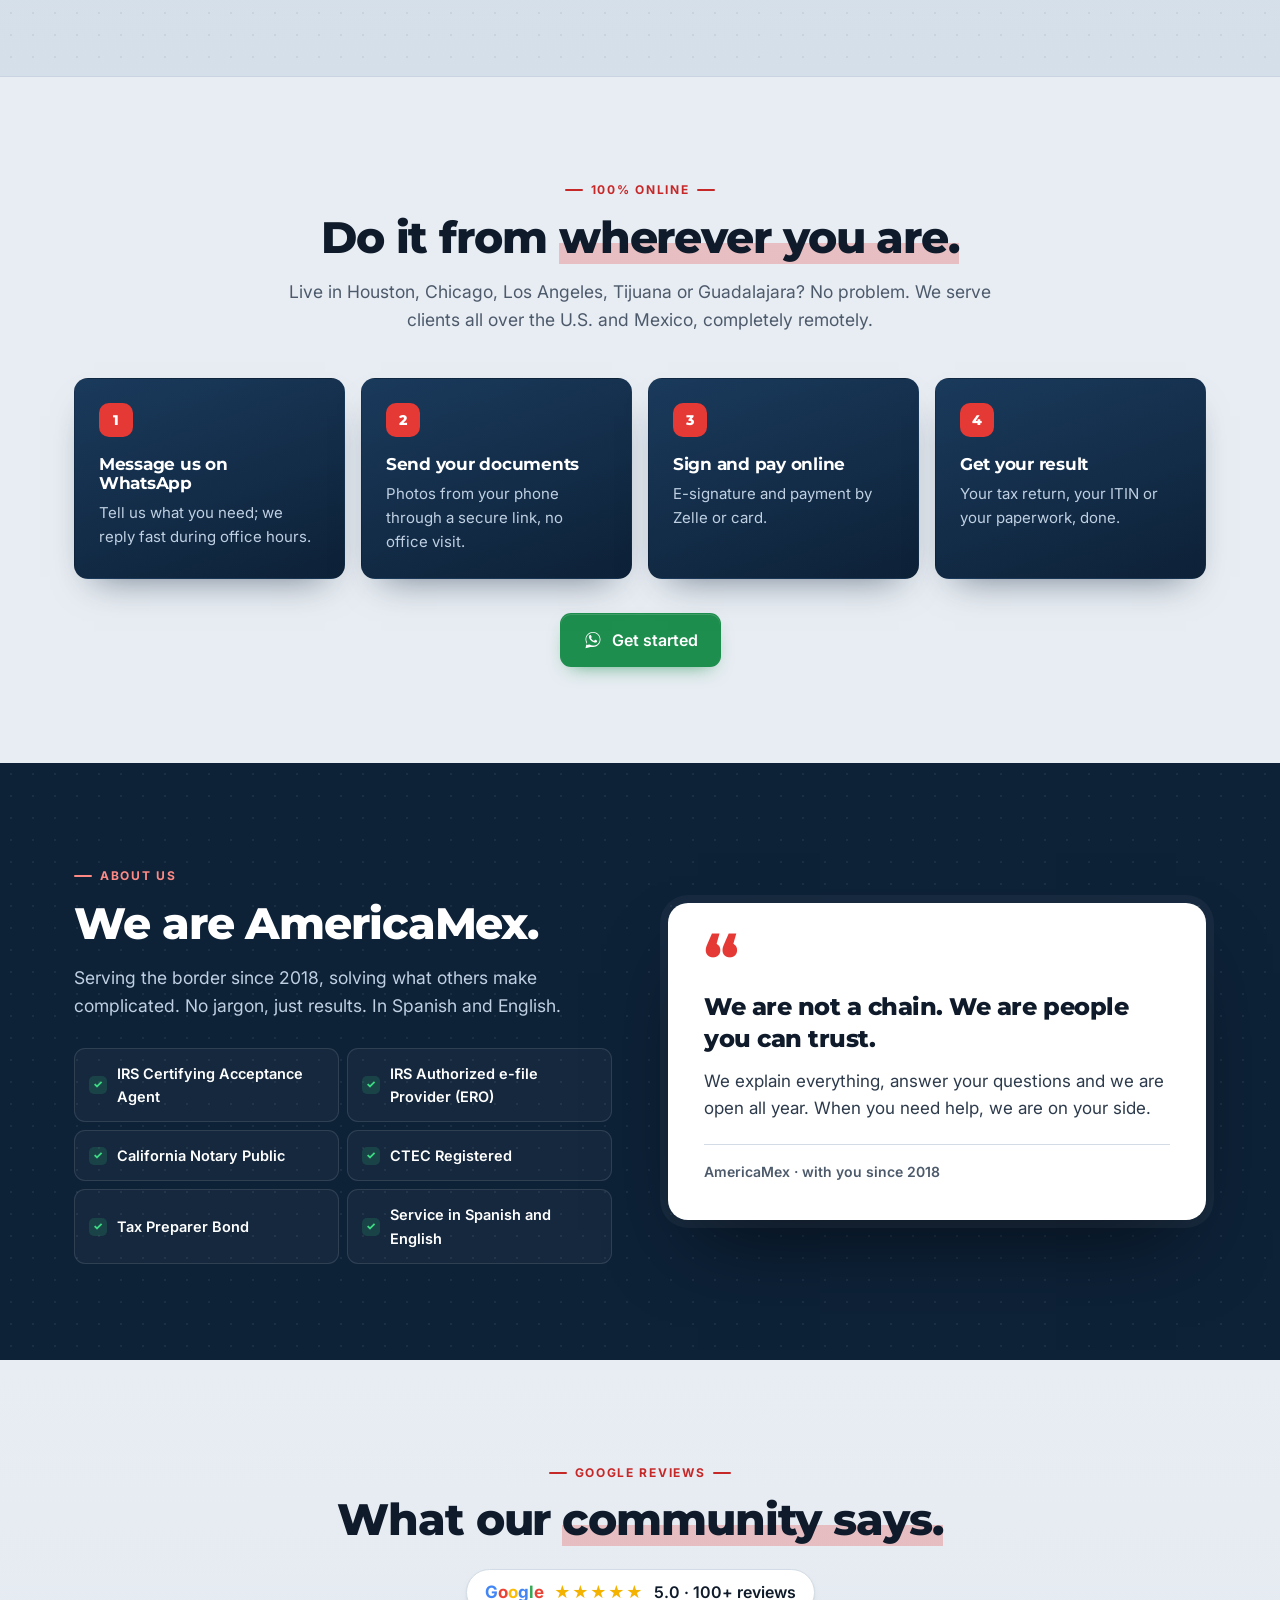
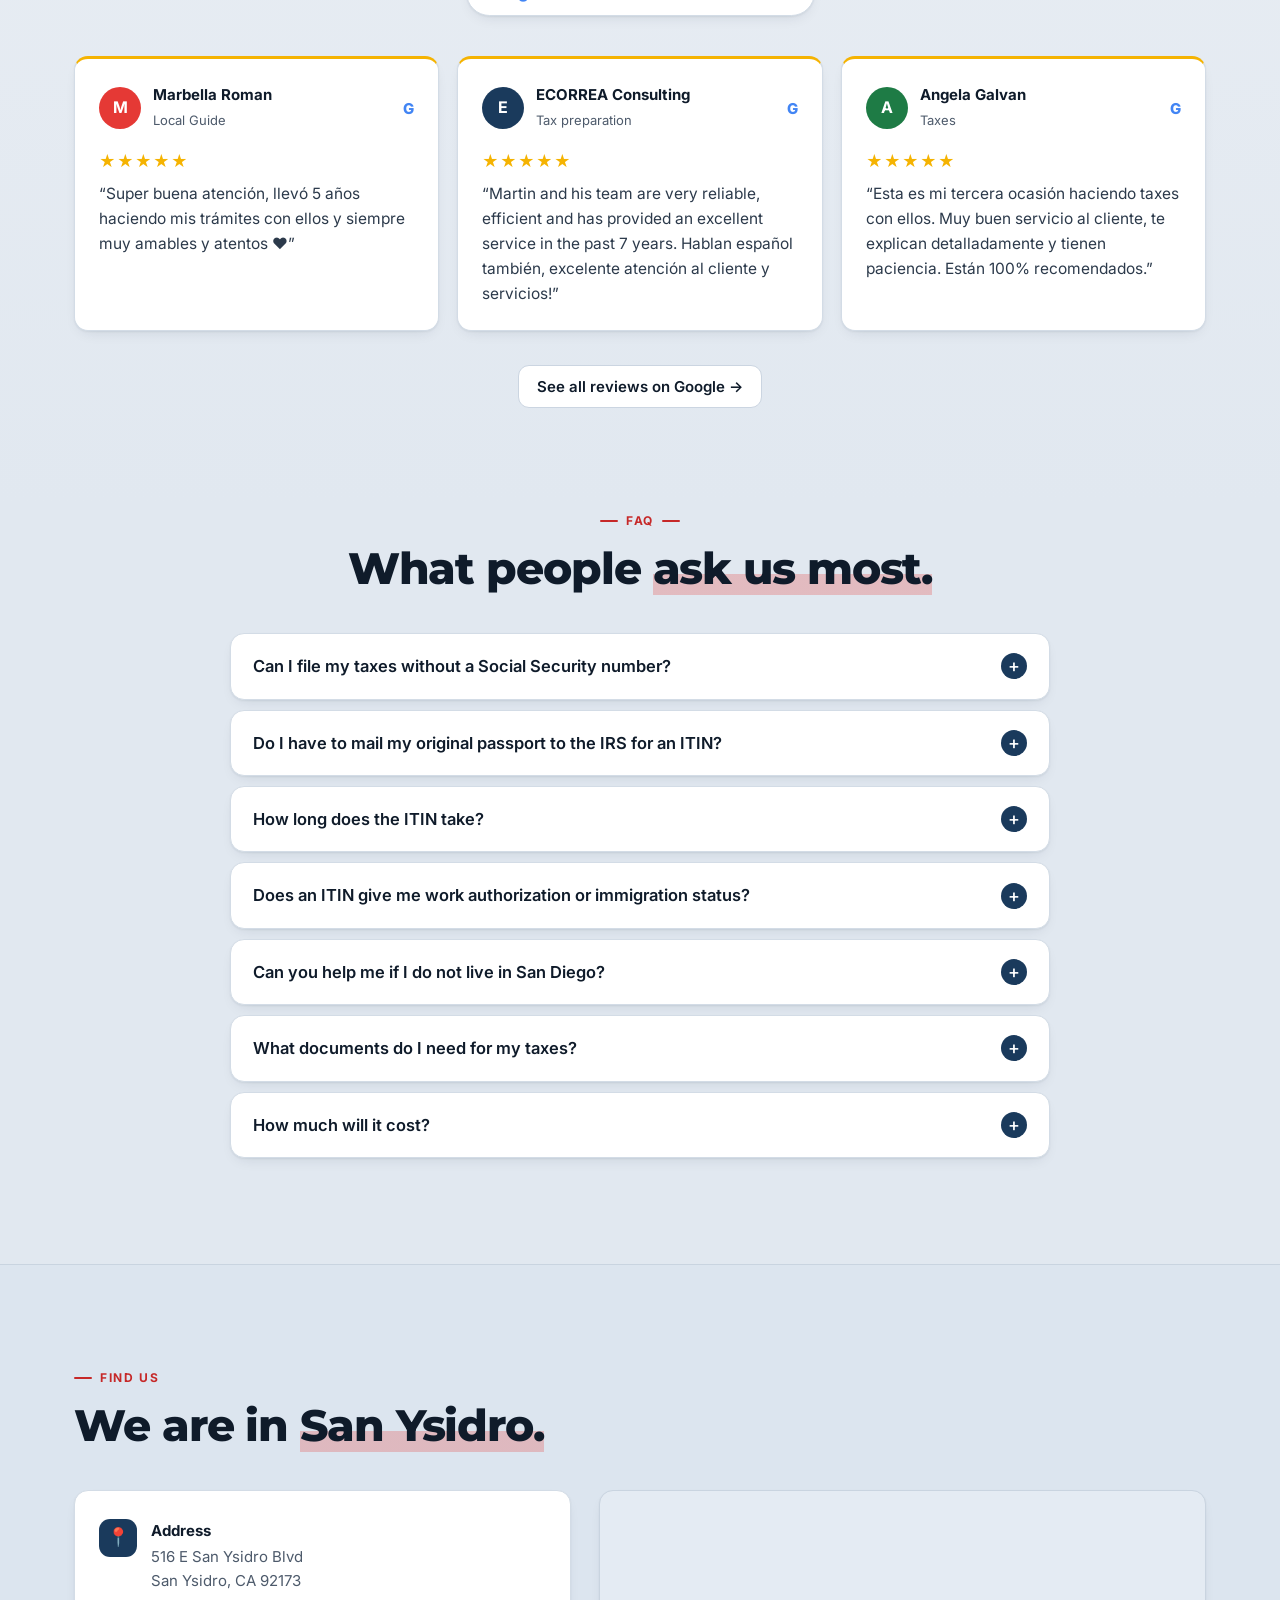
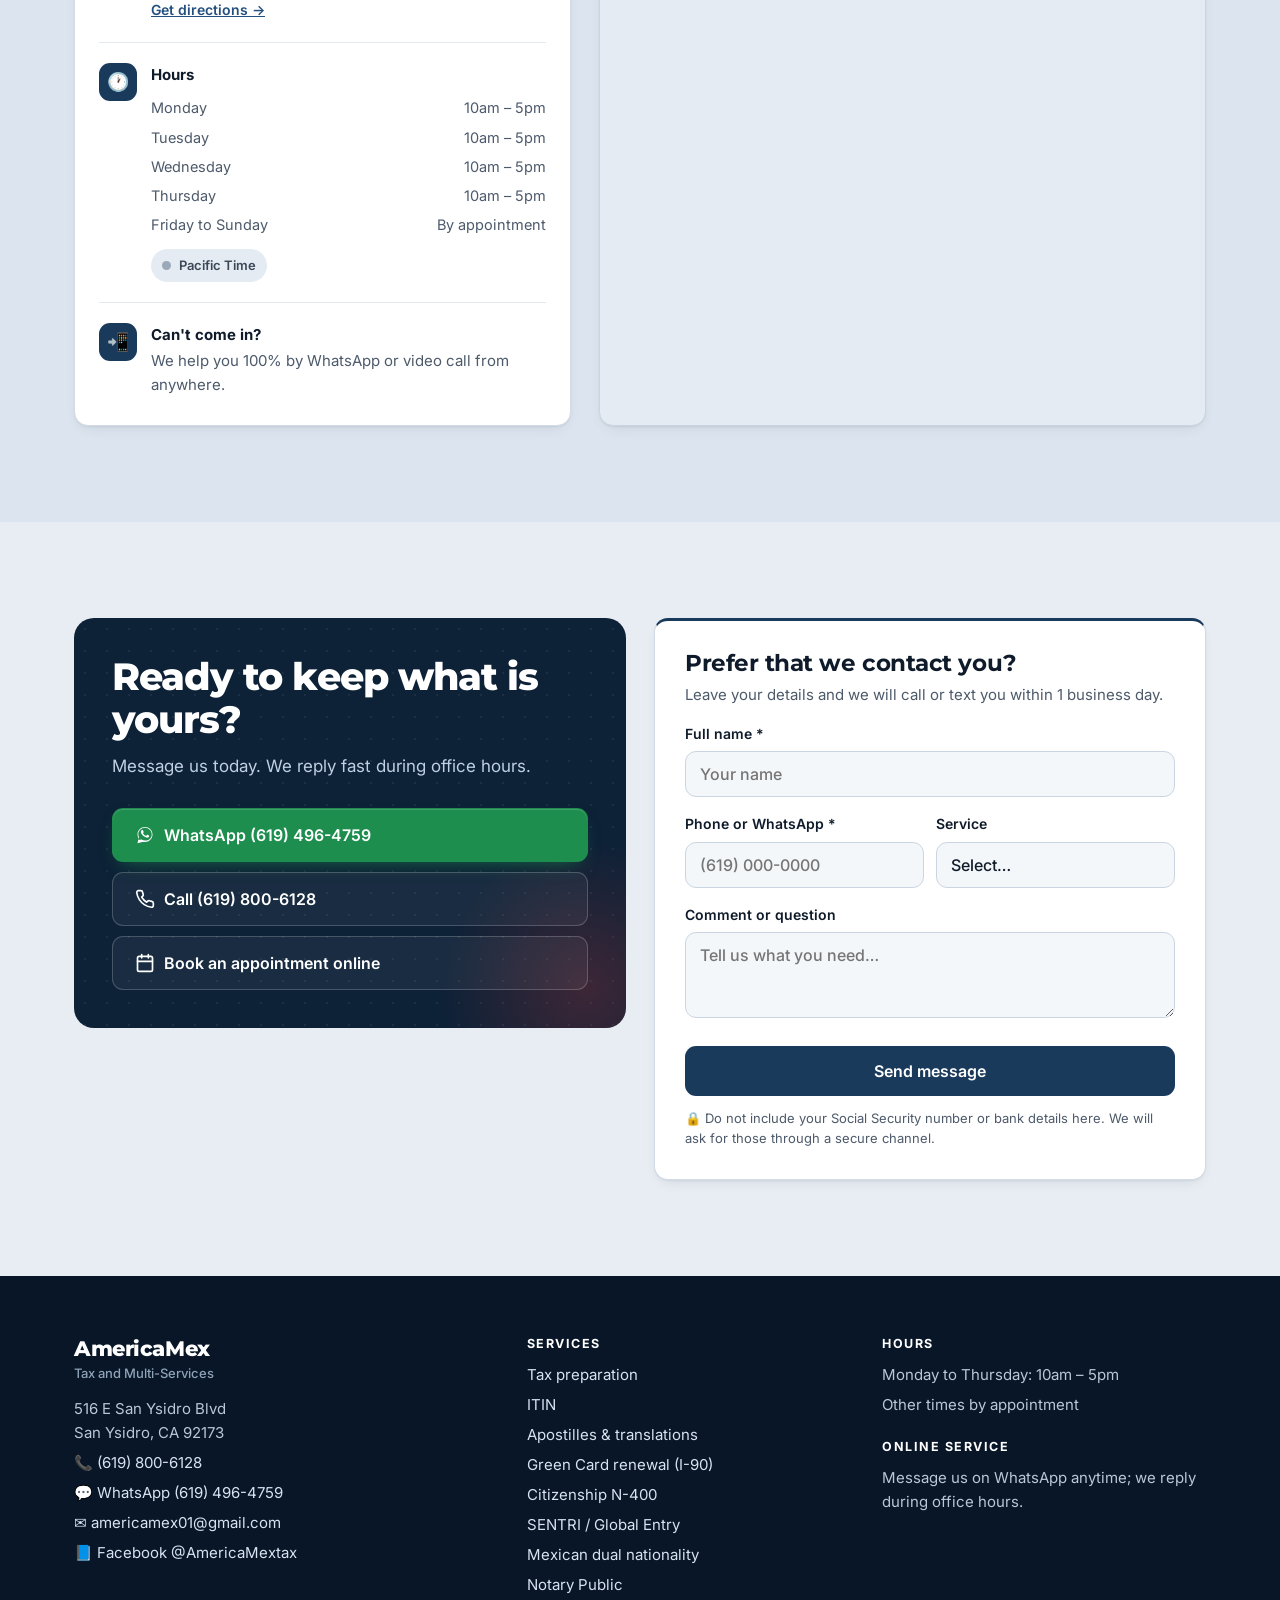
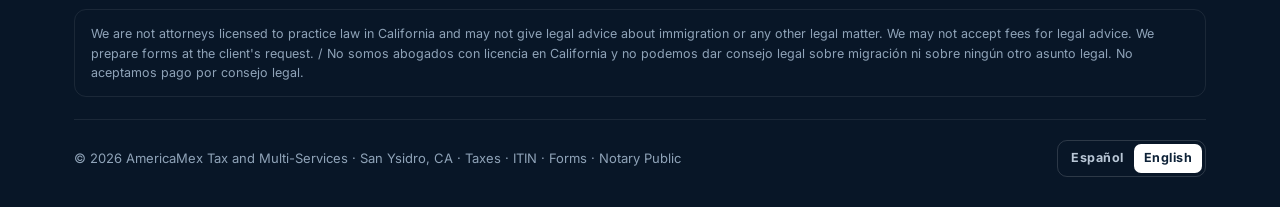
==== commit 258bd8ca: "Add files via upload" ====
--- a/index.html
+++ b/index.html
@@ -1,11 +1,11 @@
 <!DOCTYPE html>
-<html lang="es">
+<html lang="en">
 <head>
   <meta charset="UTF-8">
   <meta name="viewport" content="width=device-width, initial-scale=1, viewport-fit=cover">
-  <title>Impuestos, ITIN y Trámites en San Ysidro, CA | AmericaMex</title>
-  <meta name="description" content="Impuestos e ITIN con Agente Certificado del IRS, renovación de mica, ciudadanía, SENTRI, apostillas y Notary Public en San Ysidro, CA. En español, en oficina o por WhatsApp.">
-  <link rel="canonical" href="https://delmar85.github.io/americamex-web/">
+  <title>Taxes, ITIN & Document Services in San Ysidro, CA | AmericaMex</title>
+  <meta name="description" content="Tax preparation and ITIN with an IRS Certifying Acceptance Agent, Green Card renewal forms, citizenship, SENTRI, apostilles and Notary Public in San Ysidro, CA. Bilingual, in office or by WhatsApp.">
+  <link rel="canonical" href="https://delmar85.github.io/americamex-web/en/">
   <link rel="alternate" hreflang="es" href="https://delmar85.github.io/americamex-web/">
   <link rel="alternate" hreflang="en" href="https://delmar85.github.io/americamex-web/en/">
   <link rel="alternate" hreflang="x-default" href="https://delmar85.github.io/americamex-web/">
@@ -18,30 +18,30 @@
   <!-- Vista previa al compartir (WhatsApp, Facebook, Messenger, X) -->
   <meta property="og:type" content="website">
   <meta property="og:site_name" content="AmericaMex Tax and Multi-Services">
-  <meta property="og:locale" content="es_MX">
-  <meta property="og:locale:alternate" content="en_US">
-  <meta property="og:title" content="AmericaMex · Impuestos, ITIN y Trámites en San Ysidro, CA">
-  <meta property="og:description" content="Impuestos, ITIN, mica, ciudadanía, SENTRI y apostillas. En la oficina o 100% desde tu celular. Escríbenos por WhatsApp.">
-  <meta property="og:url" content="https://delmar85.github.io/americamex-web/">
+  <meta property="og:locale" content="en_US">
+  <meta property="og:locale:alternate" content="es_MX">
+  <meta property="og:title" content="AmericaMex · Taxes, ITIN & Document Services in San Ysidro, CA">
+  <meta property="og:description" content="Taxes, ITIN, Green Card renewal, citizenship, SENTRI and apostilles. In our office or 100% from your phone. Message us on WhatsApp.">
+  <meta property="og:url" content="https://delmar85.github.io/americamex-web/en/">
   <meta property="og:image" content="https://delmar85.github.io/americamex-web/og-image.jpg">
   <meta property="og:image:type" content="image/jpeg">
   <meta property="og:image:width" content="1200">
   <meta property="og:image:height" content="630">
-  <meta property="og:image:alt" content="AmericaMex Multi-Services: Impuestos, ITIN y Trámites en San Ysidro, CA">
+  <meta property="og:image:alt" content="AmericaMex Multi-Services: Taxes, ITIN & Document Services in San Ysidro, CA">
   <meta name="twitter:card" content="summary_large_image">
-  <meta name="twitter:title" content="AmericaMex · Impuestos, ITIN y Trámites en San Ysidro, CA">
-  <meta name="twitter:description" content="En la oficina o 100% desde tu celular. Escríbenos por WhatsApp.">
+  <meta name="twitter:title" content="AmericaMex · Taxes, ITIN & Document Services in San Ysidro, CA">
+  <meta name="twitter:description" content="In our office or 100% from your phone. Message us on WhatsApp.">
   <meta name="twitter:image" content="https://delmar85.github.io/americamex-web/og-image.jpg">
-  <meta name="twitter:image:alt" content="AmericaMex Multi-Services: Impuestos, ITIN y Trámites en San Ysidro, CA">
-
-  <link rel="icon" href="favicon.ico" sizes="any">
-  <link rel="icon" type="image/png" sizes="32x32" href="favicon-32.png">
-  <link rel="apple-touch-icon" href="apple-touch-icon.png">
-  <link rel="manifest" href="site.webmanifest">
+  <meta name="twitter:image:alt" content="AmericaMex Multi-Services: Taxes, ITIN & Document Services in San Ysidro, CA">
+
+  <link rel="icon" href="../favicon.ico" sizes="any">
+  <link rel="icon" type="image/png" sizes="32x32" href="../favicon-32.png">
+  <link rel="apple-touch-icon" href="../apple-touch-icon.png">
+  <link rel="manifest" href="../site.webmanifest">
 
   <link rel="preconnect" href="https://fonts.googleapis.com">
   <link rel="preconnect" href="https://fonts.gstatic.com" crossorigin>
-  <link rel="preload" as="image" href="logo.webp" type="image/webp">
+  <link rel="preload" as="image" href="../logo.webp" type="image/webp">
   <link href="https://fonts.googleapis.com/css2?family=Inter:wght@400;500;600;700&family=Montserrat:wght@700;800&display=swap" rel="stylesheet">
 
   <script type="application/ld+json">
@@ -62,7 +62,7 @@
    "url": "https://delmar85.github.io/americamex-web/",
    "logo": "https://delmar85.github.io/americamex-web/logo.png",
    "image": "https://delmar85.github.io/americamex-web/og-image.jpg",
-   "description": "Impuestos e ITIN con Agente Certificado del IRS, renovación de mica, ciudadanía, SENTRI, apostillas y Notary Public en San Ysidro, CA. En español, en oficina o por WhatsApp.",
+   "description": "Tax preparation and ITIN with an IRS Certifying Acceptance Agent, Green Card renewal forms, citizenship, SENTRI, apostilles and Notary Public in San Ysidro, CA. Bilingual, in office or by WhatsApp.",
    "foundingDate": "2018",
    "telephone": "+1-619-800-6128",
    "email": "americamex01@gmail.com",
@@ -141,13 +141,13 @@
    ],
    "hasOfferCatalog": {
     "@type": "OfferCatalog",
-    "name": "Servicios",
+    "name": "Services",
     "itemListElement": [
      {
       "@type": "Offer",
       "itemOffered": {
        "@type": "Service",
-       "name": "Declaración personal 1040 con W-2"
+       "name": "Personal tax return 1040 with W-2"
       },
       "priceSpecification": {
        "@type": "PriceSpecification",
@@ -159,7 +159,7 @@
       "@type": "Offer",
       "itemOffered": {
        "@type": "Service",
-       "name": "Con dependientes y créditos EIC / CTC"
+       "name": "With dependents: EIC / CTC credits"
       },
       "priceSpecification": {
        "@type": "PriceSpecification",
@@ -171,7 +171,7 @@
       "@type": "Offer",
       "itemOffered": {
        "@type": "Service",
-       "name": "1099 · Trabajo por tu cuenta y aplicaciones"
+       "name": "1099 · Self-employed and gig apps"
       },
       "priceSpecification": {
        "@type": "PriceSpecification",
@@ -183,7 +183,7 @@
       "@type": "Offer",
       "itemOffered": {
        "@type": "Service",
-       "name": "ITIN + Declaración"
+       "name": "ITIN + Tax return"
       },
       "priceSpecification": {
        "@type": "PriceSpecification",
@@ -195,14 +195,14 @@
       "@type": "Offer",
       "itemOffered": {
        "@type": "Service",
-       "name": "Renovación de mica I-90 (Green Card)"
+       "name": "Green Card renewal (I-90)"
       }
      },
      {
       "@type": "Offer",
       "itemOffered": {
        "@type": "Service",
-       "name": "Aplicación de ciudadanía N-400"
+       "name": "Citizenship application N-400"
       }
      },
      {
@@ -216,14 +216,14 @@
       "@type": "Offer",
       "itemOffered": {
        "@type": "Service",
-       "name": "Otros trámites y formularios"
+       "name": "Other forms and paperwork"
       }
      },
      {
       "@type": "Offer",
       "itemOffered": {
        "@type": "Service",
-       "name": "Apostilla + Traducción"
+       "name": "Apostille + Translation"
       },
       "priceSpecification": {
        "@type": "PriceSpecification",
@@ -235,7 +235,7 @@
       "@type": "Offer",
       "itemOffered": {
        "@type": "Service",
-       "name": "Doble nacionalidad"
+       "name": "Mexican dual nationality"
       },
       "priceSpecification": {
        "@type": "PriceSpecification",
@@ -259,7 +259,7 @@
       "@type": "Offer",
       "itemOffered": {
        "@type": "Service",
-       "name": "Traducciones certificadas"
+       "name": "Certified translations"
       },
       "priceSpecification": {
        "@type": "PriceSpecification",
@@ -285,10 +285,10 @@
   },
   {
    "@type": "WebPage",
-   "@id": "https://delmar85.github.io/americamex-web/#pagina",
-   "url": "https://delmar85.github.io/americamex-web/",
-   "name": "Impuestos, ITIN y Trámites en San Ysidro, CA | AmericaMex",
-   "inLanguage": "es",
+   "@id": "https://delmar85.github.io/americamex-web/en/#pagina",
+   "url": "https://delmar85.github.io/americamex-web/en/",
+   "name": "Taxes, ITIN & Document Services in San Ysidro, CA | AmericaMex",
+   "inLanguage": "en",
    "isPartOf": {
     "@id": "https://delmar85.github.io/americamex-web/#web"
    },
@@ -298,63 +298,63 @@
   },
   {
    "@type": "FAQPage",
-   "@id": "https://delmar85.github.io/americamex-web/#preguntas",
-   "inLanguage": "es",
+   "@id": "https://delmar85.github.io/americamex-web/en/#preguntas",
+   "inLanguage": "en",
    "mainEntity": [
     {
      "@type": "Question",
-     "name": "¿Puedo hacer mis impuestos si no tengo seguro social?",
+     "name": "Can I file my taxes without a Social Security number?",
      "acceptedAnswer": {
       "@type": "Answer",
-      "text": "Sí. Si no calificas para un seguro social (SSN), declaras con un ITIN. Nosotros lo tramitamos junto con tu declaración."
+      "text": "Yes. If you do not qualify for an SSN, you file with an ITIN. We process it together with your tax return."
      }
     },
     {
      "@type": "Question",
-     "name": "¿Tengo que mandar mi pasaporte original al IRS para el ITIN?",
+     "name": "Do I have to mail my original passport to the IRS for an ITIN?",
      "acceptedAnswer": {
       "@type": "Answer",
-      "text": "En la mayoría de los casos, no. Como Certified Acceptance Agent revisamos tus documentos aquí y te los regresamos el mismo día."
+      "text": "In most cases, no. As a Certifying Acceptance Agent we review your documents here and return them the same day."
      }
     },
     {
      "@type": "Question",
-     "name": "¿Cuánto tarda en llegar el ITIN?",
+     "name": "How long does the ITIN take?",
      "acceptedAnswer": {
       "@type": "Answer",
-      "text": "Normalmente de 7 a 11 semanas después de enviarlo, según la temporada. Te damos seguimiento todo el proceso."
+      "text": "Usually 7 to 11 weeks after it is sent, depending on the season. We follow up with you the whole way."
      }
     },
     {
      "@type": "Question",
-     "name": "¿El ITIN me da permiso de trabajo o estatus migratorio?",
+     "name": "Does an ITIN give me work authorization or immigration status?",
      "acceptedAnswer": {
       "@type": "Answer",
-      "text": "No. El ITIN es solo para cumplir con tus impuestos. Sí te ayuda a tener tus declaraciones en orden."
+      "text": "No. The ITIN is only for meeting your tax obligations. It does help you keep your tax returns in order."
      }
     },
     {
      "@type": "Question",
-     "name": "¿Me atienden si no vivo en San Diego?",
+     "name": "Can you help me if I do not live in San Diego?",
      "acceptedAnswer": {
       "@type": "Answer",
-      "text": "Sí. Atendemos 100% en línea en todo EE.UU. y México: por WhatsApp, con firma electrónica y pago por Zelle o tarjeta."
+      "text": "Yes. We work 100% online anywhere in the U.S. and Mexico: by WhatsApp, with e-signature and payment by Zelle or card."
      }
     },
     {
      "@type": "Question",
-     "name": "¿Qué documentos necesito para mis impuestos?",
+     "name": "What documents do I need for my taxes?",
      "acceptedAnswer": {
       "@type": "Answer",
-      "text": "Tu identificación, tus W-2 o 1099, el SSN o ITIN de cada persona en la declaración, los datos de tus dependientes y tu cuenta para el depósito. Si tienes la declaración del año pasado, tráela. Escríbenos y te mandamos la lista para tu caso."
+      "text": "Your ID, your W-2s or 1099s, the SSN or ITIN of each person on the return, your dependents' information and your bank account for direct deposit. Bring last year's return if you have it. Message us and we will send you the list for your case."
      }
     },
     {
      "@type": "Question",
-     "name": "¿Cuánto me va a costar?",
+     "name": "How much will it cost?",
      "acceptedAnswer": {
       "@type": "Answer",
-      "text": "Los precios de la página son el punto de partida. Según tu caso te decimos el total antes de empezar, sin sorpresas. En los trámites con fee del gobierno (USCIS o CBP) te damos el total actualizado."
+      "text": "Prices on this page are starting points. We tell you the total for your case before we start, no surprises. For services with a government fee (USCIS or CBP) we give you the current total."
      }
     }
    ]
@@ -798,6 +798,35 @@
 @media (min-width:1061px) and (max-width:1240px){.main-nav li.opt{display:none}}
 @media (min-width:641px){.hero .status{display:none}}
 
+/* ===== v4 · Hero azul con marca de agua (estilo clásico AmericaMex) ===== */
+.hero{background-color:#1A3A5C;background-image:radial-gradient(900px 520px at 50% -12%,rgba(255,255,255,.07),transparent 70%),radial-gradient(700px 420px at 50% 115%,rgba(13,33,55,.55),transparent 70%);text-align:center}
+.hero::before{background-image:radial-gradient(circle,rgba(255,255,255,.07) 1px,transparent 1px);background-size:30px 30px;mask-image:none;-webkit-mask-image:none}
+.hero-wm{position:absolute;top:56%;left:50%;transform:translate(-50%,-50%);font:900 clamp(60px,14.2vw,250px)/1 var(--fd);letter-spacing:-.04em;color:rgba(255,255,255,.04);white-space:nowrap;pointer-events:none;user-select:none;z-index:0}
+.hero-inner{grid-template-columns:1fr;max-width:980px;justify-items:center;padding:92px 24px 88px}
+.hero-inner>div{display:flex;flex-direction:column;align-items:center}
+.hero .pill{margin:0 auto}
+.hero h1 .kw{color:#A9C1DB}
+.hero h1 .big{font-size:clamp(40px,6.6vw,78px);font-weight:900;letter-spacing:-.035em;line-height:1.02}
+.hero h1 .big .l,.hero h1 .big em{display:block}
+.hero-sub{margin:22px auto 0;max-width:680px;color:#CFDCEA;font-size:19px}
+.hero-btns{justify-content:center;margin-top:34px}
+.hero-stats{justify-content:center;gap:48px;border-top-color:rgba(255,255,255,.14)}
+.hero-stats>div{text-align:center}
+.hero .status{justify-content:center}
+.hero-ask{margin-top:26px;display:flex;flex-direction:column;align-items:center;gap:10px}
+.ask-lbl{font-size:14px;font-weight:600;color:#A9C1DB}
+.ask-row{display:flex;flex-wrap:wrap;justify-content:center;gap:8px;max-width:760px}
+.ask-chip{display:inline-flex;align-items:center;gap:7px;padding:8px 14px;border-radius:999px;background:rgba(255,255,255,.08);border:1px solid rgba(255,255,255,.18);color:#fff;font-weight:600;font-size:14px;text-decoration:none;transition:background .15s,border-color .15s,transform .15s}
+.ask-chip:hover,.ask-chip:focus-visible{background:var(--wa);border-color:var(--wa);transform:translateY(-1px)}
+@media (max-width:640px){
+  .hero-inner{padding:52px 16px 56px}
+  .hero-wm{font-size:15vw;top:44%}
+  .hero h1 .big{font-size:clamp(32px,9.6vw,44px)}
+  .hero-sub{font-size:17px}
+  .hero-stats{gap:24px}
+  .ask-chip{font-size:13px;padding:7px 12px}
+}
+
   </style>
 </head>
 <body>
@@ -809,42 +838,42 @@
     <symbol id="i-search" viewBox="0 0 24 24"><g fill="none" stroke="currentColor" stroke-width="2" stroke-linecap="round"><circle cx="11" cy="11" r="7"/><path d="m21 21-4.3-4.3"/></g></symbol>
   </svg>
 
-  <a class="skip-link" href="#main">Saltar al contenido</a>
+  <a class="skip-link" href="#main">Skip to content</a>
 
   <div class="topbar">
     <div class="container topbar-in">
       <span>📍 516 E San Ysidro Blvd, San Ysidro, CA</span>
-      <span class="tb-st"><span class="dot" id="topDot"></span><span id="topStatus">Lunes a jueves, 10am a 5pm</span></span>
-      <span class="tb-r">Atendemos en todo EE.UU. y México · <a href="tel:+16198006128">(619) 800-6128</a></span>
+      <span class="tb-st"><span class="dot" id="topDot"></span><span id="topStatus">Monday to Thursday, 10am to 5pm</span></span>
+      <span class="tb-r">Serving all of the U.S. and Mexico · <a href="tel:+16198006128">(619) 800-6128</a></span>
     </div>
   </div>
 
   <header class="site-header" id="siteHeader">
     <div class="container header-inner">
-      <a href="#top" class="logo-wrap" aria-label="AmericaMex Multi-Services, ir al inicio"><span class="logo-plate">
+      <a href="#top" class="logo-wrap" aria-label="AmericaMex Multi-Services, go to top"><span class="logo-plate">
         <picture>
-          <source srcset="logo.webp" type="image/webp">
-          <img src="logo.png" alt="AmericaMex Multi-Services" class="logo-img" width="600" height="157" fetchpriority="high">
+          <source srcset="../logo.webp" type="image/webp">
+          <img src="../logo.png" alt="AmericaMex Multi-Services" class="logo-img" width="600" height="157" fetchpriority="high">
         </picture></span>
       </a>
-      <nav class="main-nav" id="mainNav" aria-label="Menú principal">
+      <nav class="main-nav" id="mainNav" aria-label="Main menu">
         <ul>
-          <li><a class="lk" href="#servicios">Servicios</a></li>
-          <li class="opt"><a class="lk" href="#como-funciona">Cómo funciona</a></li>
-          <li><a class="lk" href="#nosotros">Nosotros</a></li>
-          <li><a class="lk" href="#preguntas">Preguntas</a></li>
-          <li><a class="lk" href="#ubicacion">Ubicación</a></li>
+          <li><a class="lk" href="#servicios">Services</a></li>
+          <li class="opt"><a class="lk" href="#como-funciona">How it works</a></li>
+          <li><a class="lk" href="#nosotros">About</a></li>
+          <li><a class="lk" href="#preguntas">FAQ</a></li>
+          <li><a class="lk" href="#ubicacion">Location</a></li>
           <li class="acts">
-            <a href="https://cal.com/americamex-vv9s4r" target="_blank" rel="noopener" class="btn btn-ghost btn-sm"><svg class="ico" aria-hidden="true"><use href="#i-cal"/></svg>Agendar cita</a>
-            <a href="https://wa.me/16194964759?text=Hola%2C%20vengo%20de%20su%20p%C3%A1gina%20web%20y%20quiero%20informaci%C3%B3n." target="_blank" rel="noopener" class="btn btn-wa btn-sm"><svg class="ico" aria-hidden="true"><use href="#i-wa"/></svg>WhatsApp</a>
+            <a href="https://cal.com/americamex-vv9s4r" target="_blank" rel="noopener" class="btn btn-ghost btn-sm"><svg class="ico" aria-hidden="true"><use href="#i-cal"/></svg>Book appointment</a>
+            <a href="https://wa.me/16194964759?text=Hi%2C%20I%20found%20you%20on%20your%20website%20and%20would%20like%20information." target="_blank" rel="noopener" class="btn btn-wa btn-sm"><svg class="ico" aria-hidden="true"><use href="#i-wa"/></svg>WhatsApp</a>
           </li>
         </ul>
       </nav>
-      <div class="lang" role="group" aria-label="Idioma">
-        <a href="./" hreflang="es" lang="es" aria-current="true">ES</a>
-        <a href="en/" hreflang="en" lang="en">EN</a>
+      <div class="lang" role="group" aria-label="Language">
+        <a href="../" hreflang="es" lang="es">ES</a>
+        <a href="./" hreflang="en" lang="en" aria-current="true">EN</a>
       </div>
-      <button class="nav-toggle" id="navToggle" aria-expanded="false" aria-controls="mainNav" aria-label="Abrir menú">
+      <button class="nav-toggle" id="navToggle" aria-expanded="false" aria-controls="mainNav" aria-label="Open menu">
         <span></span><span></span><span></span>
       </button>
     </div>
@@ -853,57 +882,48 @@
   <main id="main">
 
     <section class="hero" id="top">
+      <div class="hero-wm" aria-hidden="true">AMERICAMEX</div>
       <div class="container hero-inner">
         <div>
-          <span class="pill">📍 San Ysidro, CA · Frontera EE.UU. / México</span>
+          <span class="pill">📍 San Ysidro, CA · U.S. / Mexico border</span>
           <h1>
-            <span class="kw">Impuestos, ITIN y trámites en San Ysidro, CA</span>
-            <span class="big">Te lo ganaste con esfuerzo. <em>Quédate con más.</em></span>
+            <span class="kw">Taxes, ITIN & document services in San Ysidro, CA</span>
+            <span class="big"><span class="l">You earned it</span> <span class="l">with hard work.</span> <em>Keep more of it.</em></span>
           </h1>
-          <p class="hero-sub">Impuestos, ITIN, renovación de mica, ciudadanía, SENTRI, apostillas, traducciones y Notary Public. Ven a la oficina o hazlo desde tu celular, estés donde estés.</p>
+          <p class="hero-sub">Taxes, ITIN, Green Card renewal, citizenship, SENTRI, apostilles, translations and Notary Public. Visit our office or do it all from your phone, wherever you are.</p>
           <div class="hero-btns">
-            <a href="https://wa.me/16194964759?text=Hola%2C%20vengo%20de%20su%20p%C3%A1gina%20web%20y%20quiero%20informaci%C3%B3n." target="_blank" rel="noopener" class="btn btn-wa btn-lg"><svg class="ico" aria-hidden="true"><use href="#i-wa"/></svg>Escríbenos por WhatsApp</a>
+            <a href="https://wa.me/16194964759?text=Hi%2C%20I%20found%20you%20on%20your%20website%20and%20would%20like%20information." target="_blank" rel="noopener" class="btn btn-wa btn-lg"><svg class="ico" aria-hidden="true"><use href="#i-wa"/></svg>Message us on WhatsApp</a>
             <a href="tel:+16198006128" class="btn btn-ghost btn-lg"><svg class="ico" aria-hidden="true"><use href="#i-tel"/></svg>(619) 800-6128</a>
-            <a href="https://cal.com/americamex-vv9s4r" target="_blank" rel="noopener" class="btn btn-ghost btn-lg hb-cita"><svg class="ico" aria-hidden="true"><use href="#i-cal"/></svg>Agendar cita</a>
+            <a href="https://cal.com/americamex-vv9s4r" target="_blank" rel="noopener" class="btn btn-ghost btn-lg hb-cita"><svg class="ico" aria-hidden="true"><use href="#i-cal"/></svg>Book appointment</a>
           </div>
-          <div class="status" aria-live="polite"><span class="dot" id="heroDot"></span><span id="heroStatus">Lunes a jueves, 10am a 5pm</span></div>
+          <div class="hero-ask"><span class="ask-lbl">Quick question? Tap your service and message us:</span>
+            <div class="ask-row">
+            <a class="ask-chip" target="_blank" rel="noopener" href="https://wa.me/16194964759?text=Hi%2C%20I%20want%20to%20file%20my%20taxes."><span aria-hidden="true">📋</span>Taxes</a>
+            <a class="ask-chip" target="_blank" rel="noopener" href="https://wa.me/16194964759?text=Hi%2C%20I%20need%20to%20get%20or%20renew%20my%20ITIN."><span aria-hidden="true">🪪</span>ITIN</a>
+            <a class="ask-chip" target="_blank" rel="noopener" href="https://wa.me/16194964759?text=Hi%2C%20I%20have%20a%20question%20about%20my%20Green%20Card%20or%20citizenship."><span aria-hidden="true">💳</span>Green Card &amp; citizenship</a>
+            <a class="ask-chip" target="_blank" rel="noopener" href="https://wa.me/16194964759?text=Hi%2C%20I%20am%20interested%20in%20SENTRI%20%2F%20Global%20Entry."><span aria-hidden="true">🌐</span>SENTRI / Global Entry</a>
+            <a class="ask-chip" target="_blank" rel="noopener" href="https://wa.me/16194964759?text=Hi%2C%20I%20need%20an%20apostille%20or%20translation."><span aria-hidden="true">📜</span>Apostilles &amp; translations</a>
+            <a class="ask-chip" target="_blank" rel="noopener" href="https://wa.me/16194964759?text=Hi%2C%20I%20have%20a%20question%3A%20"><span aria-hidden="true">💬</span>Something else</a>
+            </div>
+          </div>
+          <div class="status" aria-live="polite"><span class="dot" id="heroDot"></span><span id="heroStatus">Monday to Thursday, 10am to 5pm</span></div>
           <div class="hero-stats">
-            <div><b><small>Desde </small>2018</b><span>contigo en la frontera</span></div>
-            <div><b>1,000+</b><span>familias por temporada</span></div>
-            <div><b><span class="stars" aria-hidden="true">★</span> 5.0</b><span>100+ reseñas en Google</span></div>
+            <div><b><small>Since </small>2018</b><span>serving the border</span></div>
+            <div><b>1,000+</b><span>families every season</span></div>
+            <div><b><span class="stars" aria-hidden="true">★</span> 5.0</b><span>100+ Google reviews</span></div>
           </div>
         </div>
 
-        <aside class="chatcard" aria-labelledby="qTitle">
-          <div class="chat-top">
-            <span class="chat-av"><img src="apple-touch-icon.png" alt="" width="44" height="44" loading="lazy"></span>
-            <div><b>AmericaMex Tax</b><small><span class="dot" id="chatDot"></span><span>Te contestamos en español o inglés</span></small></div>
-            <span class="wa-badge" aria-hidden="true"><svg><use href="#i-wa"/></svg></span>
-          </div>
-          <div class="chat-body">
-            <h2 id="qTitle">¿En qué te ayudamos?</h2>
-            <p>Toca y pregúntanos directo por WhatsApp</p>
-          </div>
-          <ul>
-            <li><a target="_blank" rel="noopener" href="https://wa.me/16194964759?text=Hola%2C%20quiero%20hacer%20mis%20impuestos."><span class="qi" aria-hidden="true">📋</span><span class="qn">Impuestos<small>Personales, 1099 y con dependientes</small></span><span class="qgo" aria-hidden="true"><svg><use href="#i-wa"/></svg></span></a></li>
-            <li><a target="_blank" rel="noopener" href="https://wa.me/16194964759?text=Hola%2C%20necesito%20sacar%20o%20renovar%20mi%20ITIN."><span class="qi" aria-hidden="true">🪪</span><span class="qn">ITIN<small>Tus originales no salen de la oficina</small></span><span class="qgo" aria-hidden="true"><svg><use href="#i-wa"/></svg></span></a></li>
-            <li><a target="_blank" rel="noopener" href="https://wa.me/16194964759?text=Hola%2C%20tengo%20una%20pregunta%20sobre%20mi%20mica%20o%20ciudadan%C3%ADa."><span class="qi" aria-hidden="true">💳</span><span class="qn">Mica y ciudadanía<small>Renovación I-90 y N-400</small></span><span class="qgo" aria-hidden="true"><svg><use href="#i-wa"/></svg></span></a></li>
-            <li><a target="_blank" rel="noopener" href="https://wa.me/16194964759?text=Hola%2C%20me%20interesa%20SENTRI%20%2F%20Global%20Entry."><span class="qi" aria-hidden="true">🌐</span><span class="qn">SENTRI / Global Entry<small>Aplicación, cita y activación</small></span><span class="qgo" aria-hidden="true"><svg><use href="#i-wa"/></svg></span></a></li>
-            <li><a target="_blank" rel="noopener" href="https://wa.me/16194964759?text=Hola%2C%20necesito%20una%20apostilla%20o%20traducci%C3%B3n."><span class="qi" aria-hidden="true">📜</span><span class="qn">Apostillas y traducciones<small>Para EE.UU. o México</small></span><span class="qgo" aria-hidden="true"><svg><use href="#i-wa"/></svg></span></a></li>
-            <li><a target="_blank" rel="noopener" href="https://wa.me/16194964759?text=Hola%2C%20tengo%20una%20pregunta%3A%20"><span class="qi" aria-hidden="true">💬</span><span class="qn">Otra cosa<small>Cuéntanos y te orientamos</small></span><span class="qgo" aria-hidden="true"><svg><use href="#i-wa"/></svg></span></a></li>
-          </ul>
-          <div class="chat-foot"><a href="#servicios">Ver servicios y precios →</a><span>ES · EN</span></div>
-        </aside>
       </div>
     </section>
 
     <div class="trust">
       <div class="container">
-        <ul aria-label="Certificaciones">
-          <li><span class="ck" aria-hidden="true">✓</span>Certified Acceptance Agent del IRS</li>
-          <li><span class="ck" aria-hidden="true">✓</span>ERO autorizado por el IRS</li>
+        <ul aria-label="Credentials">
+          <li><span class="ck" aria-hidden="true">✓</span>IRS Certifying Acceptance Agent</li>
+          <li><span class="ck" aria-hidden="true">✓</span>IRS Authorized e-file Provider (ERO)</li>
           <li><span class="ck" aria-hidden="true">✓</span>California Notary Public</li>
-          <li><span class="ck" aria-hidden="true">✓</span>Registrados en CTEC</li>
+          <li><span class="ck" aria-hidden="true">✓</span>CTEC Registered</li>
           <li><span class="ck" aria-hidden="true">✓</span>Tax Preparer Bond</li>
         </ul>
       </div>
@@ -912,13 +932,13 @@
     <section id="problema">
       <div class="container">
         <div class="sec-h center rv">
-          <div class="eyebrow">¿Te suena familiar?</div>
-          <h2>La mayoría de las familias <span class="mark">deja dinero sobre la mesa.</span></h2>
+          <div class="eyebrow">Sound familiar?</div>
+          <h2>Most families <span class="mark">leave money on the table.</span></h2>
         </div>
         <div class="grid3">
-          <article class="card pcard rv"><span class="pnum" aria-hidden="true">01</span><h3>Recibes menos reembolso del que te toca</h3><p>Muchas familias no reclaman todos los créditos y deducciones para los que califican, como el EIC y el Child Tax Credit, y terminan perdiendo dinero o pagando de más. ¿Tú los estás recibiendo completos?</p></article>
-          <article class="card pcard rv"><span class="pnum" aria-hidden="true">02</span><h3>Necesitas ITIN y no sabes cómo tramitarlo</h3><p>Somos Certified Acceptance Agent (CAA) del IRS: revisamos tus documentos aquí y tus originales no salen de la oficina ni del país.</p></article>
-          <article class="card pcard rv"><span class="pnum" aria-hidden="true">03</span><h3>Tienes trámites importantes y no le confías a cualquiera</h3><p>Renovación de mica (Green Card), ciudadanía, SENTRI / Global Entry, doble nacionalidad y más. Contigo desde 2018 en la frontera más transitada del mundo.</p></article>
+          <article class="card pcard rv"><span class="pnum" aria-hidden="true">01</span><h3>You get a smaller refund than you deserve</h3><p>Many families do not claim every credit and deduction they qualify for, like the EIC and the Child Tax Credit, and end up losing money or overpaying. Are you getting all of yours?</p></article>
+          <article class="card pcard rv"><span class="pnum" aria-hidden="true">02</span><h3>You need an ITIN and don't know how to get it</h3><p>We are an IRS Certifying Acceptance Agent (CAA): we review your documents here, and your originals never leave our office or the country.</p></article>
+          <article class="card pcard rv"><span class="pnum" aria-hidden="true">03</span><h3>Your paperwork is important and you won't trust just anyone</h3><p>Green Card renewal, citizenship, SENTRI / Global Entry, Mexican dual nationality and more. Serving you since 2018 at the busiest border in the world.</p></article>
         </div>
       </div>
     </section>
@@ -926,40 +946,40 @@
     <section class="services" id="servicios">
       <div class="container">
         <div class="sec-h center rv">
-          <div class="eyebrow">Lo que hacemos</div>
-          <h2>Todos nuestros servicios. <span class="mark">Precios claros, sin sorpresas.</span></h2>
-          <p>Los precios son el punto de partida: el total depende de tu caso y <strong>siempre te lo decimos antes de empezar</strong>. Toca cualquier servicio para preguntarnos por WhatsApp.</p>
+          <div class="eyebrow">What we do</div>
+          <h2>All our services. <span class="mark">Clear prices, no surprises.</span></h2>
+          <p>Prices are starting points: the total depends on your case and <strong>we always tell you before we start</strong>. Tap any service to ask us on WhatsApp.</p>
         </div>
         <div class="toolbar">
           <label class="search">
-            <span class="sr">Buscar servicio</span>
+            <span class="sr">Search services</span>
             <svg aria-hidden="true"><use href="#i-search"/></svg>
-            <input type="search" id="sBuscar" placeholder="Busca tu trámite: mica, ITIN, apostilla…" autocomplete="off" enterkeyhint="search">
+            <input type="search" id="sBuscar" placeholder="Search: Green Card, ITIN, apostille…" autocomplete="off" enterkeyhint="search">
           </label>
-          <div class="chips" role="group" aria-label="Filtrar servicios">
-            <button type="button" class="chip" data-f="todos" aria-pressed="true">Todos<span class="n"></span></button>
-            <button type="button" class="chip" data-f="impuestos" aria-pressed="false">Impuestos<span class="n"></span></button>
-            <button type="button" class="chip" data-f="migracion" aria-pressed="false">Trámites migratorios<span class="n"></span></button>
-            <button type="button" class="chip" data-f="documentos" aria-pressed="false">Documentos y notary<span class="n"></span></button>
+          <div class="chips" role="group" aria-label="Filter services">
+            <button type="button" class="chip" data-f="todos" aria-pressed="true">All<span class="n"></span></button>
+            <button type="button" class="chip" data-f="impuestos" aria-pressed="false">Taxes<span class="n"></span></button>
+            <button type="button" class="chip" data-f="migracion" aria-pressed="false">Immigration forms<span class="n"></span></button>
+            <button type="button" class="chip" data-f="documentos" aria-pressed="false">Documents & notary<span class="n"></span></button>
           </div>
         </div>
         <div class="sgrid" id="sGrid">
-          <a class="card scard" data-c="impuestos" data-k="taxes 1040 w2 w-2 declaracion impuestos federal estatal return" target="_blank" rel="noopener" href="https://wa.me/16194964759?text=Hola%2C%20me%20interesa%3A%20Declaraci%C3%B3n%201040%20con%20W-2"><div class="stop"><span class="sico" aria-hidden="true">📋</span><span class="tag dig">Digital ✓</span></div><h3>Declaración personal 1040 con W-2</h3><p>Federal y estatal · hasta 3 W-2</p><div class="sprice"><small>desde</small>$120</div><span class="sask"><svg class="ico" aria-hidden="true"><use href="#i-wa"/></svg>Preguntar por WhatsApp</span></a>
-          <a class="card scard" data-c="impuestos" data-k="taxes dependientes hijos eic ctc child tax credit earned income credito dependents kids" target="_blank" rel="noopener" href="https://wa.me/16194964759?text=Hola%2C%20me%20interesa%3A%20Declaraci%C3%B3n%20con%20dependientes%20%28EIC%20%2F%20CTC%29"><div class="stop"><span class="sico" aria-hidden="true">👨‍👩‍👧</span><span class="tag dig">Digital ✓</span></div><h3>Con dependientes y créditos EIC / CTC</h3><p>Child Tax Credit y Earned Income Credit</p><div class="sprice"><small>desde</small>$145</div><span class="sask"><svg class="ico" aria-hidden="true"><use href="#i-wa"/></svg>Preguntar por WhatsApp</span></a>
-          <a class="card scard" data-c="impuestos" data-k="taxes 1099 self employed uber doordash lyft schedule c por mi cuenta negocio gig business" target="_blank" rel="noopener" href="https://wa.me/16194964759?text=Hola%2C%20me%20interesa%3A%20Declaraci%C3%B3n%201099%20%2F%20trabajo%20por%20mi%20cuenta"><div class="stop"><span class="sico" aria-hidden="true">🚗</span><span class="tag dig">Digital ✓</span></div><h3>1099 · Trabajo por tu cuenta y aplicaciones</h3><p>Schedule C con deducciones (Uber, DoorDash, etc.)</p><div class="sprice"><small>desde</small>$175</div><span class="sask"><svg class="ico" aria-hidden="true"><use href="#i-wa"/></svg>Preguntar por WhatsApp</span></a>
-          <a class="card scard feat" data-c="impuestos" data-k="itin w7 w-7 taxes sin seguro social caa agente certificado no ssn acceptance agent" target="_blank" rel="noopener" href="https://wa.me/16194964759?text=Hola%2C%20me%20interesa%3A%20ITIN%20%2B%20Declaraci%C3%B3n"><div class="stop"><span class="sico" aria-hidden="true">🪪</span><span class="tag star">IRS Certified Acceptance Agent</span></div><h3>ITIN + Declaración</h3><p>Sin mandar tus documentos originales al IRS</p><div class="sprice"><small>desde</small>$225</div><span class="sask"><svg class="ico" aria-hidden="true"><use href="#i-wa"/></svg>Preguntar por WhatsApp</span></a>
-          <a class="card scard" data-c="migracion" data-k="mica green card residencia i90 i-90 renovacion uscis renewal permanent resident" target="_blank" rel="noopener" href="https://wa.me/16194964759?text=Hola%2C%20me%20interesa%3A%20Renovaci%C3%B3n%20de%20mica%20I-90.%20%C2%BFCu%C3%A1l%20es%20el%20costo%20total%3F"><div class="stop"><span class="sico" aria-hidden="true">💳</span><span class="tag dig">Digital ✓</span></div><h3>Renovación de mica I-90 (Green Card)</h3><p>El fee de USCIS va aparte y cambia; te damos el total actualizado.</p><div class="sprice ask"><span>Precio según tu caso</span><small>Pregúntanos el total</small></div><span class="sask"><svg class="ico" aria-hidden="true"><use href="#i-wa"/></svg>Preguntar por WhatsApp</span></a>
-          <a class="card scard" data-c="migracion" data-k="ciudadania n400 n-400 naturalizacion uscis citizenship naturalization" target="_blank" rel="noopener" href="https://wa.me/16194964759?text=Hola%2C%20me%20interesa%3A%20Ciudadan%C3%ADa%20N-400.%20%C2%BFCu%C3%A1l%20es%20el%20costo%20total%3F"><div class="stop"><span class="sico" aria-hidden="true">🗽</span><span class="tag">Con cita</span></div><h3>Aplicación de ciudadanía N-400</h3><p>El fee de USCIS va aparte y cambia; te damos el total actualizado.</p><div class="sprice ask"><span>Precio según tu caso</span><small>Pregúntanos el total</small></div><span class="sask"><svg class="ico" aria-hidden="true"><use href="#i-wa"/></svg>Preguntar por WhatsApp</span></a>
-          <a class="card scard" data-c="migracion" data-k="sentri global entry garita cbp linea border trusted traveler" target="_blank" rel="noopener" href="https://wa.me/16194964759?text=Hola%2C%20me%20interesa%3A%20SENTRI%20%2F%20Global%20Entry.%20%C2%BFCu%C3%A1l%20es%20el%20costo%20total%3F"><div class="stop"><span class="sico" aria-hidden="true">🌐</span><span class="tag dig">Digital ✓</span></div><h3>SENTRI / Global Entry</h3><p>Aplicación, cita y activación de tarjeta. El fee de CBP va aparte.</p><div class="sprice ask"><span>Precio según tu caso</span><small>Pregúntanos el total</small></div><span class="sask"><svg class="ico" aria-hidden="true"><use href="#i-wa"/></svg>Preguntar por WhatsApp</span></a>
-          <a class="card scard" data-c="migracion" data-k="otro formulario tramite forma other form" target="_blank" rel="noopener" href="https://wa.me/16194964759?text=Hola%2C%20necesito%20ayuda%20con%20otro%20tr%C3%A1mite%3A%20"><div class="stop"><span class="sico" aria-hidden="true">📂</span><span class="tag">Con cita</span></div><h3>Otros trámites y formularios</h3><p>Cuéntanos qué necesitas y te ayudamos.</p><div class="sprice ask"><span>Precio según tu caso</span><small>Pregúntanos el total</small></div><span class="sask"><svg class="ico" aria-hidden="true"><use href="#i-wa"/></svg>Preguntar por WhatsApp</span></a>
-          <a class="card scard" data-c="documentos" data-k="apostilla traduccion acta documentos mexico apostille translation" target="_blank" rel="noopener" href="https://wa.me/16194964759?text=Hola%2C%20me%20interesa%3A%20Apostilla%20%2B%20Traducci%C3%B3n"><div class="stop"><span class="sico" aria-hidden="true">📜</span><span class="tag dig">Por correo ✓</span></div><h3>Apostilla + Traducción</h3><p>Documentos para EE.UU. o México</p><div class="sprice"><small>desde</small>$150</div><span class="sask"><svg class="ico" aria-hidden="true"><use href="#i-wa"/></svg>Preguntar por WhatsApp</span></a>
-          <a class="card scard" data-c="documentos" data-k="doble nacionalidad mexicana registro acta mexico dual citizenship" target="_blank" rel="noopener" href="https://wa.me/16194964759?text=Hola%2C%20me%20interesa%3A%20Doble%20Nacionalidad"><div class="stop"><span class="sico" aria-hidden="true">🇲🇽</span><span class="tag dig">Por correo ✓</span></div><h3>Doble nacionalidad</h3><p>Incluye traducciones y apostilla</p><div class="sprice"><small>desde</small>$450</div><span class="sask"><svg class="ico" aria-hidden="true"><use href="#i-wa"/></svg>Preguntar por WhatsApp</span></a>
-          <a class="card scard" data-c="documentos" data-k="notario notary public notarizacion firma carta poder" target="_blank" rel="noopener" href="https://wa.me/16194964759?text=Hola%2C%20me%20interesa%3A%20Notary%20Public%20%28notarizar%20un%20documento%29"><div class="stop"><span class="sico" aria-hidden="true">🖊️</span><span class="tag">En oficina</span></div><h3>Notary Public</h3><p>Por firma · cartas y documentos</p><div class="sprice"><small>desde</small>$15</div><span class="sask"><svg class="ico" aria-hidden="true"><use href="#i-wa"/></svg>Preguntar por WhatsApp</span></a>
-          <a class="card scard" data-c="documentos" data-k="traduccion certificada ingles espanol translation certified" target="_blank" rel="noopener" href="https://wa.me/16194964759?text=Hola%2C%20me%20interesa%3A%20Traducci%C3%B3n%20certificada"><div class="stop"><span class="sico" aria-hidden="true">📝</span><span class="tag dig">Digital ✓</span></div><h3>Traducciones certificadas</h3><p>Español ↔ inglés</p><div class="sprice"><small>desde</small>$45</div><span class="sask"><svg class="ico" aria-hidden="true"><use href="#i-wa"/></svg>Preguntar por WhatsApp</span></a>
+          <a class="card scard" data-c="impuestos" data-k="taxes 1040 w2 w-2 declaracion impuestos federal estatal return" target="_blank" rel="noopener" href="https://wa.me/16194964759?text=Hi%2C%20I%20am%20interested%20in%3A%201040%20tax%20return%20with%20W-2"><div class="stop"><span class="sico" aria-hidden="true">📋</span><span class="tag dig">Online ✓</span></div><h3>Personal tax return 1040 with W-2</h3><p>Federal and state · up to 3 W-2s</p><div class="sprice"><small>from</small>$120</div><span class="sask"><svg class="ico" aria-hidden="true"><use href="#i-wa"/></svg>Ask on WhatsApp</span></a>
+          <a class="card scard" data-c="impuestos" data-k="taxes dependientes hijos eic ctc child tax credit earned income credito dependents kids" target="_blank" rel="noopener" href="https://wa.me/16194964759?text=Hi%2C%20I%20am%20interested%20in%3A%20tax%20return%20with%20dependents%20%28EIC%20%2F%20CTC%29"><div class="stop"><span class="sico" aria-hidden="true">👨‍👩‍👧</span><span class="tag dig">Online ✓</span></div><h3>With dependents: EIC / CTC credits</h3><p>Child Tax Credit and Earned Income Credit</p><div class="sprice"><small>from</small>$145</div><span class="sask"><svg class="ico" aria-hidden="true"><use href="#i-wa"/></svg>Ask on WhatsApp</span></a>
+          <a class="card scard" data-c="impuestos" data-k="taxes 1099 self employed uber doordash lyft schedule c por mi cuenta negocio gig business" target="_blank" rel="noopener" href="https://wa.me/16194964759?text=Hi%2C%20I%20am%20interested%20in%3A%201099%20%2F%20self-employed%20tax%20return"><div class="stop"><span class="sico" aria-hidden="true">🚗</span><span class="tag dig">Online ✓</span></div><h3>1099 · Self-employed and gig apps</h3><p>Schedule C with deductions (Uber, DoorDash, etc.)</p><div class="sprice"><small>from</small>$175</div><span class="sask"><svg class="ico" aria-hidden="true"><use href="#i-wa"/></svg>Ask on WhatsApp</span></a>
+          <a class="card scard feat" data-c="impuestos" data-k="itin w7 w-7 taxes sin seguro social caa agente certificador no ssn acceptance agent" target="_blank" rel="noopener" href="https://wa.me/16194964759?text=Hi%2C%20I%20am%20interested%20in%3A%20ITIN%20%2B%20tax%20return"><div class="stop"><span class="sico" aria-hidden="true">🪪</span><span class="tag star">IRS Certifying Acceptance Agent</span></div><h3>ITIN + Tax return</h3><p>Without mailing your original documents to the IRS</p><div class="sprice"><small>from</small>$225</div><span class="sask"><svg class="ico" aria-hidden="true"><use href="#i-wa"/></svg>Ask on WhatsApp</span></a>
+          <a class="card scard" data-c="migracion" data-k="mica green card residencia i90 i-90 renovacion uscis renewal permanent resident" target="_blank" rel="noopener" href="https://wa.me/16194964759?text=Hi%2C%20I%20am%20interested%20in%3A%20Green%20Card%20renewal%20I-90.%20What%20is%20the%20total%20cost%3F"><div class="stop"><span class="sico" aria-hidden="true">💳</span><span class="tag dig">Online ✓</span></div><h3>Green Card renewal (I-90)</h3><p>The USCIS fee is separate and changes; we give you the current total.</p><div class="sprice ask"><span>Price depends on your case</span><small>Ask us for the total</small></div><span class="sask"><svg class="ico" aria-hidden="true"><use href="#i-wa"/></svg>Ask on WhatsApp</span></a>
+          <a class="card scard" data-c="migracion" data-k="ciudadania n400 n-400 naturalizacion uscis citizenship naturalization" target="_blank" rel="noopener" href="https://wa.me/16194964759?text=Hi%2C%20I%20am%20interested%20in%3A%20Citizenship%20N-400.%20What%20is%20the%20total%20cost%3F"><div class="stop"><span class="sico" aria-hidden="true">🗽</span><span class="tag">By appointment</span></div><h3>Citizenship application N-400</h3><p>The USCIS fee is separate and changes; we give you the current total.</p><div class="sprice ask"><span>Price depends on your case</span><small>Ask us for the total</small></div><span class="sask"><svg class="ico" aria-hidden="true"><use href="#i-wa"/></svg>Ask on WhatsApp</span></a>
+          <a class="card scard" data-c="migracion" data-k="sentri global entry garita cbp linea border trusted traveler" target="_blank" rel="noopener" href="https://wa.me/16194964759?text=Hi%2C%20I%20am%20interested%20in%3A%20SENTRI%20%2F%20Global%20Entry.%20What%20is%20the%20total%20cost%3F"><div class="stop"><span class="sico" aria-hidden="true">🌐</span><span class="tag dig">Online ✓</span></div><h3>SENTRI / Global Entry</h3><p>Application, interview and card activation. CBP fee is separate.</p><div class="sprice ask"><span>Price depends on your case</span><small>Ask us for the total</small></div><span class="sask"><svg class="ico" aria-hidden="true"><use href="#i-wa"/></svg>Ask on WhatsApp</span></a>
+          <a class="card scard" data-c="migracion" data-k="otro formulario tramite forma other form" target="_blank" rel="noopener" href="https://wa.me/16194964759?text=Hi%2C%20I%20need%20help%20with%20another%20form%3A%20"><div class="stop"><span class="sico" aria-hidden="true">📂</span><span class="tag">By appointment</span></div><h3>Other forms and paperwork</h3><p>Tell us what you need and we will help.</p><div class="sprice ask"><span>Price depends on your case</span><small>Ask us for the total</small></div><span class="sask"><svg class="ico" aria-hidden="true"><use href="#i-wa"/></svg>Ask on WhatsApp</span></a>
+          <a class="card scard" data-c="documentos" data-k="apostilla traduccion acta documentos mexico apostille translation" target="_blank" rel="noopener" href="https://wa.me/16194964759?text=Hi%2C%20I%20am%20interested%20in%3A%20Apostille%20%2B%20translation"><div class="stop"><span class="sico" aria-hidden="true">📜</span><span class="tag dig">By mail ✓</span></div><h3>Apostille + Translation</h3><p>Documents for the U.S. or Mexico</p><div class="sprice"><small>from</small>$150</div><span class="sask"><svg class="ico" aria-hidden="true"><use href="#i-wa"/></svg>Ask on WhatsApp</span></a>
+          <a class="card scard" data-c="documentos" data-k="doble nacionalidad mexicana registro acta mexico dual citizenship" target="_blank" rel="noopener" href="https://wa.me/16194964759?text=Hi%2C%20I%20am%20interested%20in%3A%20Mexican%20dual%20nationality"><div class="stop"><span class="sico" aria-hidden="true">🇲🇽</span><span class="tag dig">By mail ✓</span></div><h3>Mexican dual nationality</h3><p>Includes translations and apostille</p><div class="sprice"><small>from</small>$450</div><span class="sask"><svg class="ico" aria-hidden="true"><use href="#i-wa"/></svg>Ask on WhatsApp</span></a>
+          <a class="card scard" data-c="documentos" data-k="notario notary public notarizacion firma carta poder" target="_blank" rel="noopener" href="https://wa.me/16194964759?text=Hi%2C%20I%20need%20a%20document%20notarized"><div class="stop"><span class="sico" aria-hidden="true">🖊️</span><span class="tag">In office</span></div><h3>Notary Public</h3><p>Per signature · letters and documents</p><div class="sprice"><small>from</small>$15</div><span class="sask"><svg class="ico" aria-hidden="true"><use href="#i-wa"/></svg>Ask on WhatsApp</span></a>
+          <a class="card scard" data-c="documentos" data-k="traduccion certificada ingles espanol translation certified" target="_blank" rel="noopener" href="https://wa.me/16194964759?text=Hi%2C%20I%20am%20interested%20in%3A%20certified%20translation"><div class="stop"><span class="sico" aria-hidden="true">📝</span><span class="tag dig">Online ✓</span></div><h3>Certified translations</h3><p>Spanish ↔ English</p><div class="sprice"><small>from</small>$45</div><span class="sask"><svg class="ico" aria-hidden="true"><use href="#i-wa"/></svg>Ask on WhatsApp</span></a>
         </div>
         <div class="empty" id="sVacio" role="status">
-          <b>No encontramos ese trámite en la lista.</b><br>Probablemente sí te podemos ayudar: pregúntanos.
-          <div><a class="btn btn-wa" id="sVacioWa" target="_blank" rel="noopener" href="https://wa.me/16194964759?text=Hola%2C%20vengo%20de%20su%20p%C3%A1gina%20web%20y%20quiero%20informaci%C3%B3n."><svg class="ico" aria-hidden="true"><use href="#i-wa"/></svg>Preguntar por WhatsApp</a></div>
+          <b>We could not find that service on the list.</b><br>We can probably still help: just ask.
+          <div><a class="btn btn-wa" id="sVacioWa" target="_blank" rel="noopener" href="https://wa.me/16194964759?text=Hi%2C%20I%20found%20you%20on%20your%20website%20and%20would%20like%20information."><svg class="ico" aria-hidden="true"><use href="#i-wa"/></svg>Ask on WhatsApp</a></div>
         </div>
       </div>
     </section>
@@ -967,18 +987,18 @@
     <section id="como-funciona">
       <div class="container">
         <div class="sec-h center rv">
-          <div class="eyebrow">100% digital</div>
-          <h2>Hazlo desde <span class="mark">donde estés.</span></h2>
-          <p>¿Vives en Houston, Chicago, Los Ángeles, Tijuana o Guadalajara? No importa. Atendemos clientes en todo EE.UU. y México de forma completamente remota.</p>
+          <div class="eyebrow">100% online</div>
+          <h2>Do it from <span class="mark">wherever you are.</span></h2>
+          <p>Live in Houston, Chicago, Los Angeles, Tijuana or Guadalajara? No problem. We serve clients all over the U.S. and Mexico, completely remotely.</p>
         </div>
         <ol class="steps">
-          <li class="card step rv"><h3>Escríbenos por WhatsApp</h3><p>Cuéntanos qué necesitas; respondemos rápido en horario de oficina.</p></li>
-          <li class="card step rv"><h3>Manda tus documentos</h3><p>Fotos desde tu celular por un enlace seguro, sin ir a la oficina.</p></li>
-          <li class="card step rv"><h3>Firma y paga en línea</h3><p>Firma electrónica y pago por Zelle o tarjeta.</p></li>
-          <li class="card step rv"><h3>Recibe tu resultado</h3><p>Tu declaración, tu ITIN o tu trámite, listo.</p></li>
+          <li class="card step rv"><h3>Message us on WhatsApp</h3><p>Tell us what you need; we reply fast during office hours.</p></li>
+          <li class="card step rv"><h3>Send your documents</h3><p>Photos from your phone through a secure link, no office visit.</p></li>
+          <li class="card step rv"><h3>Sign and pay online</h3><p>E-signature and payment by Zelle or card.</p></li>
+          <li class="card step rv"><h3>Get your result</h3><p>Your tax return, your ITIN or your paperwork, done.</p></li>
         </ol>
         <div class="center-cta">
-          <a href="https://wa.me/16194964759?text=Hola%2C%20quiero%20hacer%20mi%20tr%C3%A1mite%20100%25%20digital." target="_blank" rel="noopener" class="btn btn-wa btn-lg"><svg class="ico" aria-hidden="true"><use href="#i-wa"/></svg>Empezar ahora</a>
+          <a href="https://wa.me/16194964759?text=Hi%2C%20I%20want%20to%20do%20my%20paperwork%20100%25%20online." target="_blank" rel="noopener" class="btn btn-wa btn-lg"><svg class="ico" aria-hidden="true"><use href="#i-wa"/></svg>Get started</a>
         </div>
       </div>
     </section>
@@ -986,23 +1006,23 @@
     <section class="about" id="nosotros">
       <div class="container about-inner">
         <div class="rv">
-          <div class="eyebrow light">Quiénes somos</div>
-          <h2>Somos AmericaMex.</h2>
-          <p class="about-desc">Contigo desde 2018 en la frontera, resolviendo lo que otros complican. Sin lenguaje complicado, solo resultados. En español y en inglés.</p>
-          <ul class="creds" aria-label="Certificaciones">
-            <li><span class="ck" aria-hidden="true">✓</span>Certified Acceptance Agent del IRS</li>
-            <li><span class="ck" aria-hidden="true">✓</span>ERO autorizado por el IRS</li>
+          <div class="eyebrow light">About us</div>
+          <h2>We are AmericaMex.</h2>
+          <p class="about-desc">Serving the border since 2018, solving what others make complicated. No jargon, just results. In Spanish and English.</p>
+          <ul class="creds" aria-label="Credentials">
+            <li><span class="ck" aria-hidden="true">✓</span>IRS Certifying Acceptance Agent</li>
+            <li><span class="ck" aria-hidden="true">✓</span>IRS Authorized e-file Provider (ERO)</li>
             <li><span class="ck" aria-hidden="true">✓</span>California Notary Public</li>
-            <li><span class="ck" aria-hidden="true">✓</span>Registrados en CTEC</li>
+            <li><span class="ck" aria-hidden="true">✓</span>CTEC Registered</li>
             <li><span class="ck" aria-hidden="true">✓</span>Tax Preparer Bond</li>
-            <li><span class="ck" aria-hidden="true">✓</span>Atención en español e inglés</li>
+            <li><span class="ck" aria-hidden="true">✓</span>Service in Spanish and English</li>
           </ul>
         </div>
         <blockquote class="quote rv">
           <div class="qm" aria-hidden="true">“</div>
-          <p class="big">No somos una cadena. Somos gente de confianza.</p>
-          <p>Te explicamos todo, respondemos tus preguntas y estamos abiertos todo el año. Cuando necesitas ayuda, estamos de tu lado.</p>
-          <footer>AmericaMex · contigo desde 2018</footer>
+          <p class="big">We are not a chain. We are people you can trust.</p>
+          <p>We explain everything, answer your questions and we are open all year. When you need help, we are on your side.</p>
+          <footer>AmericaMex · with you since 2018</footer>
         </blockquote>
       </div>
     </section>
@@ -1010,17 +1030,17 @@
     <section id="resenas">
       <div class="container">
         <div class="sec-h center rv">
-          <div class="eyebrow">Reseñas en Google</div>
-          <h2>Lo que dice <span class="mark">nuestra comunidad.</span></h2>
-          <div class="gbar"><span class="gword" aria-label="Google"><span style="color:#4285F4">G</span><span style="color:#EA4335">o</span><span style="color:#FBBC05">o</span><span style="color:#4285F4">g</span><span style="color:#34A853">l</span><span style="color:#EA4335">e</span></span><span class="s" aria-hidden="true">★★★★★</span>5.0 · 100+ reseñas</div>
+          <div class="eyebrow">Google reviews</div>
+          <h2>What our <span class="mark">community says.</span></h2>
+          <div class="gbar"><span class="gword" aria-label="Google"><span style="color:#4285F4">G</span><span style="color:#EA4335">o</span><span style="color:#FBBC05">o</span><span style="color:#4285F4">g</span><span style="color:#34A853">l</span><span style="color:#EA4335">e</span></span><span class="s" aria-hidden="true">★★★★★</span>5.0 · 100+ reviews</div>
         </div>
         <div class="reviews">
-          <figure class="card rev rv"><div class="rev-h"><span class="av" style="background:#E53935" aria-hidden="true">M</span><figcaption><b>Marbella Roman</b><small>Local Guide</small></figcaption><span class="gmini" aria-hidden="true">G</span></div><div class="s" role="img" aria-label="5 estrellas">★★★★★</div><blockquote>“Super buena atención, llevó 5 años haciendo mis trámites con ellos y siempre muy amables y atentos ❤️”</blockquote></figure>
-          <figure class="card rev rv"><div class="rev-h"><span class="av" style="background:#1A3A5C" aria-hidden="true">E</span><figcaption><b>ECORREA Consulting</b><small>Preparación de impuestos</small></figcaption><span class="gmini" aria-hidden="true">G</span></div><div class="s" role="img" aria-label="5 estrellas">★★★★★</div><blockquote>“Martin and his team are very reliable, efficient and has provided an excellent service in the past 7 years. Hablan español también, excelente atención al cliente y servicios!”</blockquote></figure>
-          <figure class="card rev rv"><div class="rev-h"><span class="av" style="background:#1E7B45" aria-hidden="true">A</span><figcaption><b>Angela Galvan</b><small>Impuestos</small></figcaption><span class="gmini" aria-hidden="true">G</span></div><div class="s" role="img" aria-label="5 estrellas">★★★★★</div><blockquote>“Esta es mi tercera ocasión haciendo taxes con ellos. Muy buen servicio al cliente, te explican detalladamente y tienen paciencia. Están 100% recomendados.”</blockquote></figure>
+          <figure class="card rev rv"><div class="rev-h"><span class="av" style="background:#E53935" aria-hidden="true">M</span><figcaption><b>Marbella Roman</b><small>Local Guide</small></figcaption><span class="gmini" aria-hidden="true">G</span></div><div class="s" role="img" aria-label="5 stars">★★★★★</div><blockquote>“Super buena atención, llevó 5 años haciendo mis trámites con ellos y siempre muy amables y atentos ❤️”</blockquote></figure>
+          <figure class="card rev rv"><div class="rev-h"><span class="av" style="background:#1A3A5C" aria-hidden="true">E</span><figcaption><b>ECORREA Consulting</b><small>Tax preparation</small></figcaption><span class="gmini" aria-hidden="true">G</span></div><div class="s" role="img" aria-label="5 stars">★★★★★</div><blockquote>“Martin and his team are very reliable, efficient and has provided an excellent service in the past 7 years. Hablan español también, excelente atención al cliente y servicios!”</blockquote></figure>
+          <figure class="card rev rv"><div class="rev-h"><span class="av" style="background:#1E7B45" aria-hidden="true">A</span><figcaption><b>Angela Galvan</b><small>Taxes</small></figcaption><span class="gmini" aria-hidden="true">G</span></div><div class="s" role="img" aria-label="5 stars">★★★★★</div><blockquote>“Esta es mi tercera ocasión haciendo taxes con ellos. Muy buen servicio al cliente, te explican detalladamente y tienen paciencia. Están 100% recomendados.”</blockquote></figure>
         </div>
         <div class="center-cta">
-          <a href="https://www.google.com/maps/search/?api=1&amp;query=AmericaMex+Tax+516+E+San+Ysidro+Blvd" target="_blank" rel="noopener" class="btn btn-line">Ver todas las reseñas en Google →</a>
+          <a href="https://www.google.com/maps/search/?api=1&amp;query=AmericaMex+Tax+516+E+San+Ysidro+Blvd" target="_blank" rel="noopener" class="btn btn-line">See all reviews on Google →</a>
         </div>
       </div>
     </section>
@@ -1028,17 +1048,17 @@
     <section id="preguntas" style="padding-top:0">
       <div class="container">
         <div class="sec-h center rv">
-          <div class="eyebrow">Preguntas frecuentes</div>
-          <h2>Lo que más <span class="mark">nos preguntan.</span></h2>
+          <div class="eyebrow">FAQ</div>
+          <h2>What people <span class="mark">ask us most.</span></h2>
         </div>
         <div class="faq-list">
-          <details><summary>¿Puedo hacer mis impuestos si no tengo seguro social?</summary><p>Sí. Si no calificas para un seguro social (SSN), declaras con un ITIN. Nosotros lo tramitamos junto con tu declaración.</p></details>
-          <details><summary>¿Tengo que mandar mi pasaporte original al IRS para el ITIN?</summary><p>En la mayoría de los casos, no. Como Certified Acceptance Agent revisamos tus documentos aquí y te los regresamos el mismo día.</p></details>
-          <details><summary>¿Cuánto tarda en llegar el ITIN?</summary><p>Normalmente de 7 a 11 semanas después de enviarlo, según la temporada. Te damos seguimiento todo el proceso.</p></details>
-          <details><summary>¿El ITIN me da permiso de trabajo o estatus migratorio?</summary><p>No. El ITIN es solo para cumplir con tus impuestos. Sí te ayuda a tener tus declaraciones en orden.</p></details>
-          <details><summary>¿Me atienden si no vivo en San Diego?</summary><p>Sí. Atendemos 100% en línea en todo EE.UU. y México: por WhatsApp, con firma electrónica y pago por Zelle o tarjeta.</p></details>
-          <details><summary>¿Qué documentos necesito para mis impuestos?</summary><p>Tu identificación, tus W-2 o 1099, el SSN o ITIN de cada persona en la declaración, los datos de tus dependientes y tu cuenta para el depósito. Si tienes la declaración del año pasado, tráela. Escríbenos y te mandamos la lista para tu caso.</p></details>
-          <details><summary>¿Cuánto me va a costar?</summary><p>Los precios de la página son el punto de partida. Según tu caso te decimos el total antes de empezar, sin sorpresas. En los trámites con fee del gobierno (USCIS o CBP) te damos el total actualizado.</p></details>
+          <details><summary>Can I file my taxes without a Social Security number?</summary><p>Yes. If you do not qualify for an SSN, you file with an ITIN. We process it together with your tax return.</p></details>
+          <details><summary>Do I have to mail my original passport to the IRS for an ITIN?</summary><p>In most cases, no. As a Certifying Acceptance Agent we review your documents here and return them the same day.</p></details>
+          <details><summary>How long does the ITIN take?</summary><p>Usually 7 to 11 weeks after it is sent, depending on the season. We follow up with you the whole way.</p></details>
+          <details><summary>Does an ITIN give me work authorization or immigration status?</summary><p>No. The ITIN is only for meeting your tax obligations. It does help you keep your tax returns in order.</p></details>
+          <details><summary>Can you help me if I do not live in San Diego?</summary><p>Yes. We work 100% online anywhere in the U.S. and Mexico: by WhatsApp, with e-signature and payment by Zelle or card.</p></details>
+          <details><summary>What documents do I need for my taxes?</summary><p>Your ID, your W-2s or 1099s, the SSN or ITIN of each person on the return, your dependents' information and your bank account for direct deposit. Bring last year's return if you have it. Message us and we will send you the list for your case.</p></details>
+          <details><summary>How much will it cost?</summary><p>Prices on this page are starting points. We tell you the total for your case before we start, no surprises. For services with a government fee (USCIS or CBP) we give you the current total.</p></details>
         </div>
       </div>
     </section>
@@ -1046,37 +1066,37 @@
     <section class="loc" id="ubicacion">
       <div class="container">
         <div class="sec-h rv">
-          <div class="eyebrow">Encuéntranos</div>
-          <h2>Estamos en <span class="mark">San Ysidro.</span></h2>
+          <div class="eyebrow">Find us</div>
+          <h2>We are in <span class="mark">San Ysidro.</span></h2>
         </div>
         <div class="loc-inner">
           <address class="card info">
             <div class="irow">
               <span class="qi" aria-hidden="true">📍</span>
-              <div><strong>Dirección</strong><p>516 E San Ysidro Blvd<br>San Ysidro, CA 92173</p>
-                <a href="https://www.google.com/maps/dir/?api=1&amp;destination=516+E+San+Ysidro+Blvd%2C+San+Ysidro%2C+CA+92173" target="_blank" rel="noopener">Cómo llegar →</a></div>
+              <div><strong>Address</strong><p>516 E San Ysidro Blvd<br>San Ysidro, CA 92173</p>
+                <a href="https://www.google.com/maps/dir/?api=1&amp;destination=516+E+San+Ysidro+Blvd%2C+San+Ysidro%2C+CA+92173" target="_blank" rel="noopener">Get directions →</a></div>
             </div>
             <div class="irow">
               <span class="qi" aria-hidden="true">🕐</span>
-              <div style="flex:1"><strong>Horario</strong>
+              <div style="flex:1"><strong>Hours</strong>
                 <table class="hours" id="horas">
-                  <tr data-d="1"><td>Lunes</td><td>10am – 5pm</td></tr>
-                  <tr data-d="2"><td>Martes</td><td>10am – 5pm</td></tr>
-                  <tr data-d="3"><td>Miércoles</td><td>10am – 5pm</td></tr>
-                  <tr data-d="4"><td>Jueves</td><td>10am – 5pm</td></tr>
-                  <tr data-d="5"><td>Viernes a domingo</td><td>Con cita</td></tr>
+                  <tr data-d="1"><td>Monday</td><td>10am – 5pm</td></tr>
+                  <tr data-d="2"><td>Tuesday</td><td>10am – 5pm</td></tr>
+                  <tr data-d="3"><td>Wednesday</td><td>10am – 5pm</td></tr>
+                  <tr data-d="4"><td>Thursday</td><td>10am – 5pm</td></tr>
+                  <tr data-d="5"><td>Friday to Sunday</td><td>By appointment</td></tr>
                 </table>
-                <span class="stat-chip" id="locStatus"><span class="dot"></span><span>Horario del Pacífico</span></span>
+                <span class="stat-chip" id="locStatus"><span class="dot"></span><span>Pacific Time</span></span>
               </div>
             </div>
             <div class="irow">
               <span class="qi" aria-hidden="true">📲</span>
-              <div><strong>¿No puedes venir?</strong><p>Te atendemos 100% por WhatsApp o videollamada desde cualquier lugar.</p></div>
+              <div><strong>Can't come in?</strong><p>We help you 100% by WhatsApp or video call from anywhere.</p></div>
             </div>
           </address>
           <div class="map">
-            <iframe src="https://www.google.com/maps?q=AmericaMex+Tax,+516+E+San+Ysidro+Blvd,+San+Ysidro,+CA+92173&amp;output=embed&amp;hl=es"
-              width="600" height="420" loading="lazy" allowfullscreen referrerpolicy="no-referrer-when-downgrade" title="Mapa: AmericaMex, 516 E San Ysidro Blvd, San Ysidro, CA"></iframe>
+            <iframe src="https://www.google.com/maps?q=AmericaMex+Tax,+516+E+San+Ysidro+Blvd,+San+Ysidro,+CA+92173&amp;output=embed&amp;hl=en"
+              width="600" height="420" loading="lazy" allowfullscreen referrerpolicy="no-referrer-when-downgrade" title="Map: AmericaMex, 516 E San Ysidro Blvd, San Ysidro, CA"></iframe>
           </div>
         </div>
       </div>
@@ -1085,56 +1105,56 @@
     <section id="contacto">
       <div class="container contact-inner">
         <div class="cta-box rv">
-          <h2>¿Listo para quedarte con lo que es tuyo?</h2>
-          <p>Escríbenos hoy. Te contestamos rápido en horario de oficina.</p>
+          <h2>Ready to keep what is yours?</h2>
+          <p>Message us today. We reply fast during office hours.</p>
           <div class="btns">
-            <a href="https://wa.me/16194964759?text=Hola%2C%20vengo%20de%20su%20p%C3%A1gina%20web%20y%20quiero%20informaci%C3%B3n." target="_blank" rel="noopener" class="btn btn-wa btn-lg"><svg class="ico" aria-hidden="true"><use href="#i-wa"/></svg>WhatsApp (619) 496-4759</a>
-            <a href="tel:+16198006128" class="btn btn-ghost btn-lg"><svg class="ico" aria-hidden="true"><use href="#i-tel"/></svg>Llamar (619) 800-6128</a>
-            <a href="https://cal.com/americamex-vv9s4r" target="_blank" rel="noopener" class="btn btn-ghost btn-lg"><svg class="ico" aria-hidden="true"><use href="#i-cal"/></svg>Agendar cita en línea</a>
+            <a href="https://wa.me/16194964759?text=Hi%2C%20I%20found%20you%20on%20your%20website%20and%20would%20like%20information." target="_blank" rel="noopener" class="btn btn-wa btn-lg"><svg class="ico" aria-hidden="true"><use href="#i-wa"/></svg>WhatsApp (619) 496-4759</a>
+            <a href="tel:+16198006128" class="btn btn-ghost btn-lg"><svg class="ico" aria-hidden="true"><use href="#i-tel"/></svg>Call (619) 800-6128</a>
+            <a href="https://cal.com/americamex-vv9s4r" target="_blank" rel="noopener" class="btn btn-ghost btn-lg"><svg class="ico" aria-hidden="true"><use href="#i-cal"/></svg>Book an appointment online</a>
           </div>
         </div>
 
         <div class="card form rv" id="formulario">
-          <h3>¿Prefieres que te contactemos?</h3>
-          <p class="sub">Déjanos tus datos y te llamamos o escribimos en menos de 24 horas hábiles.</p>
+          <h3>Prefer that we contact you?</h3>
+          <p class="sub">Leave your details and we will call or text you within 1 business day.</p>
           <form id="contactForm" novalidate>
             <div class="fg">
-              <label for="nombre">Nombre completo *</label>
-              <input type="text" id="nombre" name="nombre" placeholder="Tu nombre" required autocomplete="name" maxlength="100">
+              <label for="nombre">Full name *</label>
+              <input type="text" id="nombre" name="nombre" placeholder="Your name" required autocomplete="name" maxlength="100">
             </div>
             <div class="fg2">
               <div class="fg">
-                <label for="telefono">Teléfono o WhatsApp *</label>
+                <label for="telefono">Phone or WhatsApp *</label>
                 <input type="tel" id="telefono" name="telefono" placeholder="(619) 000-0000" required autocomplete="tel" inputmode="tel" maxlength="25">
               </div>
               <div class="fg">
-                <label for="servicio">Servicio</label>
+                <label for="servicio">Service</label>
                 <select id="servicio" name="servicio">
-                  <option value="">Selecciona…</option>
-                  <option value="1040 Sencillo">Declaración 1040</option>
-                  <option value="Con créditos EIC/CTC">Con dependientes / EIC / CTC</option>
-                  <option value="Self-Employed/Uber">1099 / Por mi cuenta / Uber</option>
-                  <option value="ITIN + Declaración">ITIN + Declaración</option>
-                  <option value="Renovación I-90">Renovación de mica (I-90)</option>
-                  <option value="Ciudadanía N-400">Ciudadanía N-400</option>
+                  <option value="">Select…</option>
+                  <option value="1040 Sencillo">Tax return 1040</option>
+                  <option value="Con créditos EIC/CTC">With dependents / EIC / CTC</option>
+                  <option value="Self-Employed/Uber">1099 / Self-employed / Uber</option>
+                  <option value="ITIN + Declaración">ITIN + Tax return</option>
+                  <option value="Renovación I-90">Green Card renewal (I-90)</option>
+                  <option value="Ciudadanía N-400">Citizenship N-400</option>
                   <option value="SENTRI">SENTRI / Global Entry</option>
-                  <option value="Apostilla + Traducción">Apostilla + Traducción</option>
-                  <option value="Doble Nacionalidad">Doble nacionalidad</option>
+                  <option value="Apostilla + Traducción">Apostille + Translation</option>
+                  <option value="Doble Nacionalidad">Mexican dual nationality</option>
                   <option value="Notarización">Notary Public</option>
-                  <option value="Otro">Otro</option>
+                  <option value="Otro">Other</option>
                 </select>
               </div>
             </div>
             <div class="fg">
-              <label for="comentario">Comentario o pregunta</label>
-              <textarea id="comentario" name="comentario" placeholder="Cuéntanos qué necesitas…" rows="3" maxlength="1000"></textarea>
+              <label for="comentario">Comment or question</label>
+              <textarea id="comentario" name="comentario" placeholder="Tell us what you need…" rows="3" maxlength="1000"></textarea>
             </div>
             <div class="hp" aria-hidden="true">
-              <label for="empresa">No llenar</label>
+              <label for="empresa">Do not fill</label>
               <input type="text" id="empresa" name="empresa" tabindex="-1" autocomplete="off">
             </div>
-            <button type="submit" class="btn btn-navy btn-lg" id="submitBtn">Enviar mensaje</button>
-            <p class="form-note">🔒 No pongas aquí tu seguro social ni datos de banco. Esos te los pedimos por un medio seguro.</p>
+            <button type="submit" class="btn btn-navy btn-lg" id="submitBtn">Send message</button>
+            <p class="form-note">🔒 Do not include your Social Security number or bank details here. We will ask for those through a secure channel.</p>
             <div id="formMsg" class="form-msg" role="status" aria-live="polite" hidden></div>
           </form>
         </div>
@@ -1155,50 +1175,50 @@
           <p><a href="https://facebook.com/AmericaMextax" target="_blank" rel="noopener">📘 Facebook @AmericaMextax</a></p>
         </div>
         <div>
-          <h4>Servicios</h4>
+          <h4>Services</h4>
           <ul>
-            <li><a href="#servicios" data-go="impuestos">Declaración de impuestos</a></li>
+            <li><a href="#servicios" data-go="impuestos">Tax preparation</a></li>
             <li><a href="#servicios" data-go="itin">ITIN</a></li>
-            <li><a href="#servicios" data-go="apostilla">Apostillas y traducciones</a></li>
-            <li><a href="#servicios" data-go="i-90">Renovación de mica (I-90)</a></li>
-            <li><a href="#servicios" data-go="n-400">Ciudadanía N-400</a></li>
+            <li><a href="#servicios" data-go="apostilla">Apostilles & translations</a></li>
+            <li><a href="#servicios" data-go="i-90">Green Card renewal (I-90)</a></li>
+            <li><a href="#servicios" data-go="n-400">Citizenship N-400</a></li>
             <li><a href="#servicios" data-go="sentri">SENTRI / Global Entry</a></li>
-            <li><a href="#servicios" data-go="doble">Doble nacionalidad</a></li>
+            <li><a href="#servicios" data-go="doble">Mexican dual nationality</a></li>
             <li><a href="#servicios" data-go="notary">Notary Public</a></li>
           </ul>
         </div>
         <div>
-          <h4>Horario</h4>
-          <p>Lunes a jueves: 10am – 5pm</p>
-          <p>Otros horarios con cita</p>
-          <h4 style="margin-top:22px">Servicio digital</h4>
-          <p>Mándanos WhatsApp a cualquier hora; contestamos en horario de oficina.</p>
+          <h4>Hours</h4>
+          <p>Monday to Thursday: 10am – 5pm</p>
+          <p>Other times by appointment</p>
+          <h4 style="margin-top:22px">Online service</h4>
+          <p>Message us on WhatsApp anytime; we reply during office hours.</p>
         </div>
       </div>
-      <p class="legal">No somos abogados con licencia en California y no podemos dar consejo legal sobre migración ni sobre ningún otro asunto legal. No aceptamos pago por consejo legal. Preparamos formularios a petición del cliente. / We are not attorneys licensed to practice law in California and may not give legal advice about immigration or any other legal matter. We may not accept fees for legal advice.</p>
+      <p class="legal">We are not attorneys licensed to practice law in California and may not give legal advice about immigration or any other legal matter. We may not accept fees for legal advice. We prepare forms at the client's request. / No somos abogados con licencia en California y no podemos dar consejo legal sobre migración ni sobre ningún otro asunto legal. No aceptamos pago por consejo legal.</p>
       <div class="fbot">
-        <span>© <span id="year">2026</span> AmericaMex Tax and Multi-Services · San Ysidro, CA · Impuestos · ITIN · Trámites · Notary Public</span>
-        <div class="lang" role="group" aria-label="Idioma">
-          <a href="./" hreflang="es" lang="es" aria-current="true">Español</a>
-          <a href="en/" hreflang="en" lang="en">English</a>
+        <span>© <span id="year">2026</span> AmericaMex Tax and Multi-Services · San Ysidro, CA · Taxes · ITIN · Forms · Notary Public</span>
+        <div class="lang" role="group" aria-label="Language">
+          <a href="../" hreflang="es" lang="es">Español</a>
+          <a href="./" hreflang="en" lang="en" aria-current="true">English</a>
         </div>
       </div>
     </div>
   </footer>
 
-  <a href="https://wa.me/16194964759?text=Hola%2C%20vengo%20de%20su%20p%C3%A1gina%20web%20y%20quiero%20informaci%C3%B3n." target="_blank" rel="noopener" class="wa-float" aria-label="Escríbenos por WhatsApp">
+  <a href="https://wa.me/16194964759?text=Hi%2C%20I%20found%20you%20on%20your%20website%20and%20would%20like%20information." target="_blank" rel="noopener" class="wa-float" aria-label="Message us on WhatsApp">
     <svg width="30" height="30" aria-hidden="true"><use href="#i-wa"/></svg>
   </a>
 
-  <nav class="mbar" aria-label="Acciones rápidas">
-    <a href="tel:+16198006128" class="btn btn-line"><svg class="ico" aria-hidden="true"><use href="#i-tel"/></svg>Llamar</a>
-    <a href="https://wa.me/16194964759?text=Hola%2C%20vengo%20de%20su%20p%C3%A1gina%20web%20y%20quiero%20informaci%C3%B3n." target="_blank" rel="noopener" class="btn btn-wa"><svg class="ico" aria-hidden="true"><use href="#i-wa"/></svg>WhatsApp</a>
-    <a href="https://cal.com/americamex-vv9s4r" target="_blank" rel="noopener" class="btn btn-line"><svg class="ico" aria-hidden="true"><use href="#i-cal"/></svg>Cita</a>
+  <nav class="mbar" aria-label="Quick actions">
+    <a href="tel:+16198006128" class="btn btn-line"><svg class="ico" aria-hidden="true"><use href="#i-tel"/></svg>Call</a>
+    <a href="https://wa.me/16194964759?text=Hi%2C%20I%20found%20you%20on%20your%20website%20and%20would%20like%20information." target="_blank" rel="noopener" class="btn btn-wa"><svg class="ico" aria-hidden="true"><use href="#i-wa"/></svg>WhatsApp</a>
+    <a href="https://cal.com/americamex-vv9s4r" target="_blank" rel="noopener" class="btn btn-line"><svg class="ico" aria-hidden="true"><use href="#i-cal"/></svg>Book</a>
   </nav>
 
 <script>
 (function () {
-  var TX = {"open": "Abierto ahora · cerramos a las 5pm", "today": "Cerrado · abrimos hoy a las 10am", "tomorrow": "Cerrado · abrimos mañana a las 10am", "monday": "Cerrado · abrimos el lunes a las 10am", "leave": " · déjanos tu WhatsApp y te contestamos", "sending": "Enviando…", "send": "Enviar mensaje", "ok": "✅ ¡Listo! Recibimos tus datos y te contactamos pronto.", "err": "❌ No se pudo enviar. Escríbenos por WhatsApp al (619) 496-4759.", "noname": "Escribe tu nombre.", "notel": "Escribe un teléfono de al menos 10 dígitos.", "emptymsg": "Hola, necesito ayuda con: "};
+  var TX = {"open": "Open now · we close at 5pm", "today": "Closed · we open today at 10am", "tomorrow": "Closed · we open tomorrow at 10am", "monday": "Closed · we open Monday at 10am", "leave": " · leave us a WhatsApp and we will reply", "sending": "Sending…", "send": "Send message", "ok": "✅ Done! We got your details and will contact you soon.", "err": "❌ Could not send. Message us on WhatsApp at (619) 496-4759.", "noname": "Please enter your name.", "notel": "Please enter a phone number with at least 10 digits.", "emptymsg": "Hi, I need help with: "};
   var $ = function (id) { return document.getElementById(id); };
 
   // Encabezado: línea al bajar
@@ -1209,7 +1229,7 @@
 
   // Menú del celular
   var toggle = $('navToggle'), nav = $('mainNav');
-  var labOpen = toggle.getAttribute('aria-label'), labClose = 'Cerrar menú';
+  var labOpen = toggle.getAttribute('aria-label'), labClose = 'Close menu';
   function cierra() { nav.classList.remove('open'); header.classList.remove('menu-open'); toggle.setAttribute('aria-expanded', 'false'); toggle.setAttribute('aria-label', labOpen); }
   toggle.addEventListener('click', function () {
     var abierto = nav.classList.toggle('open');
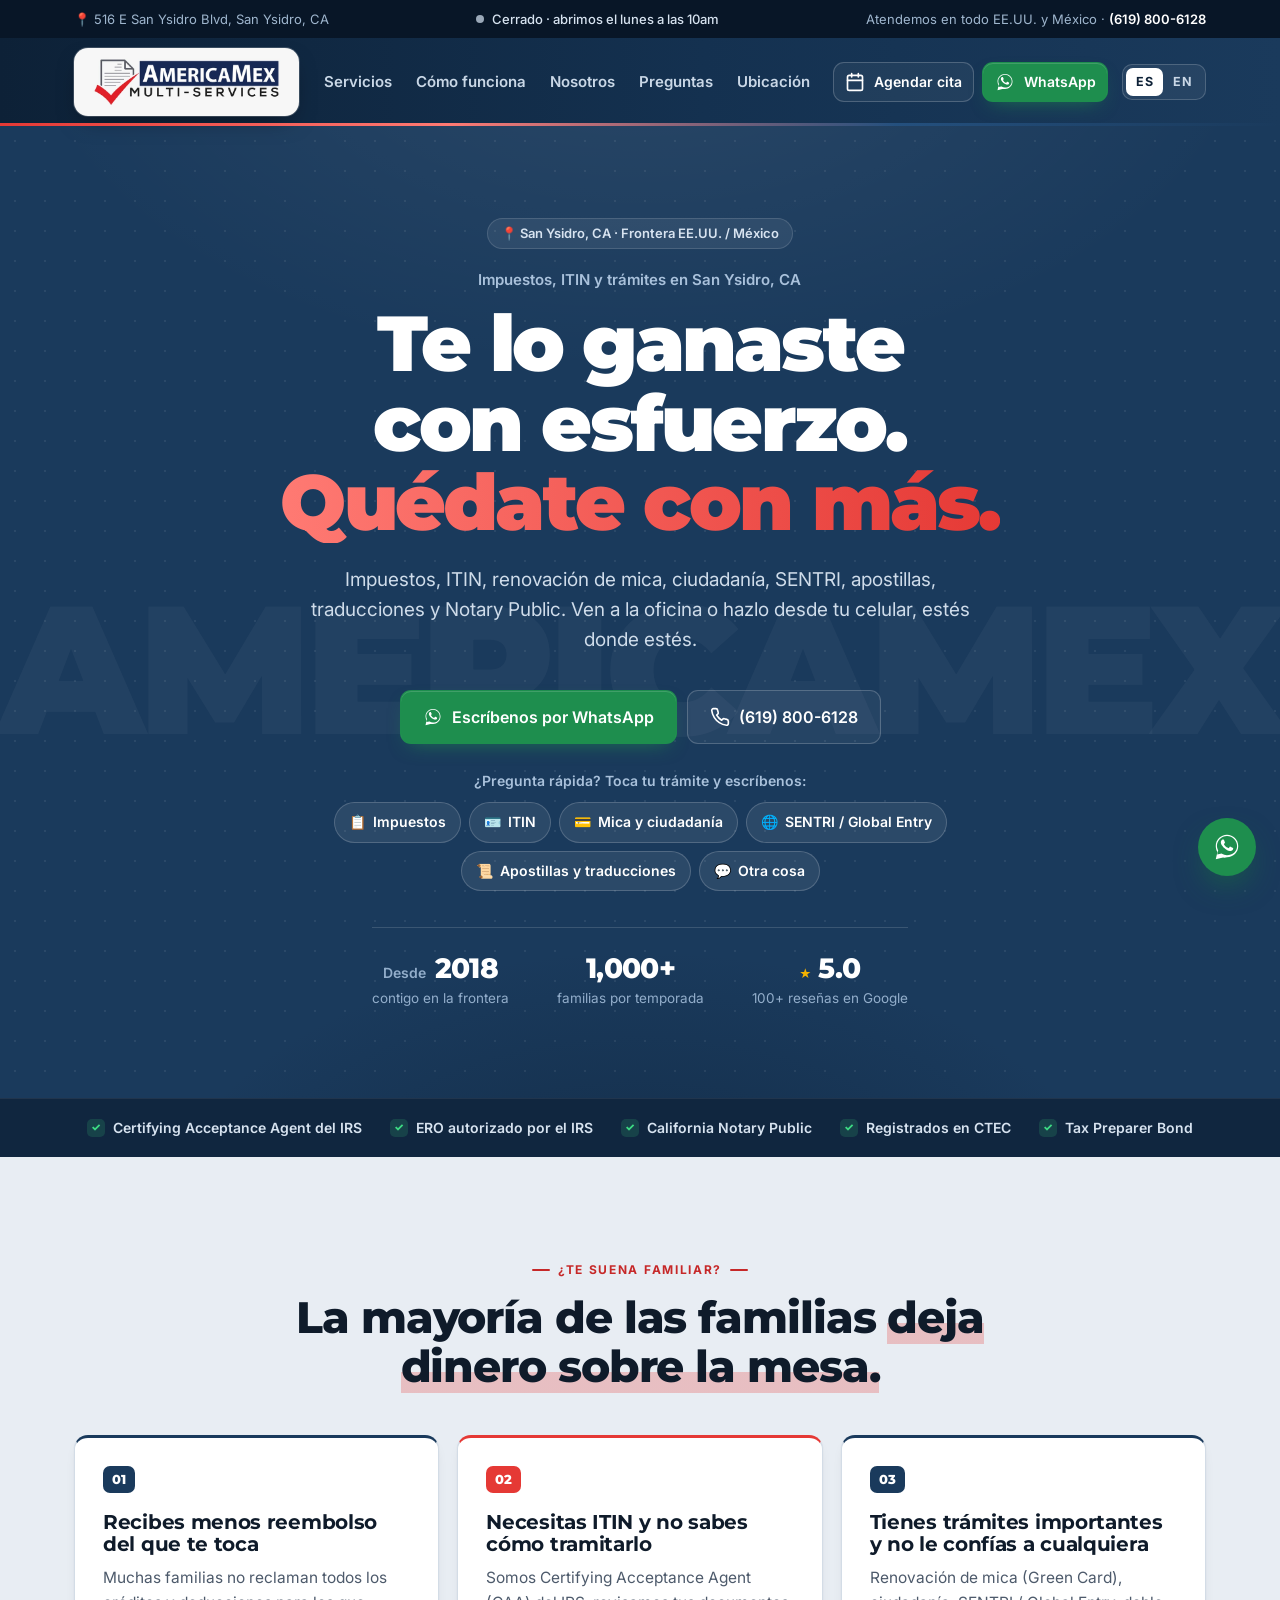
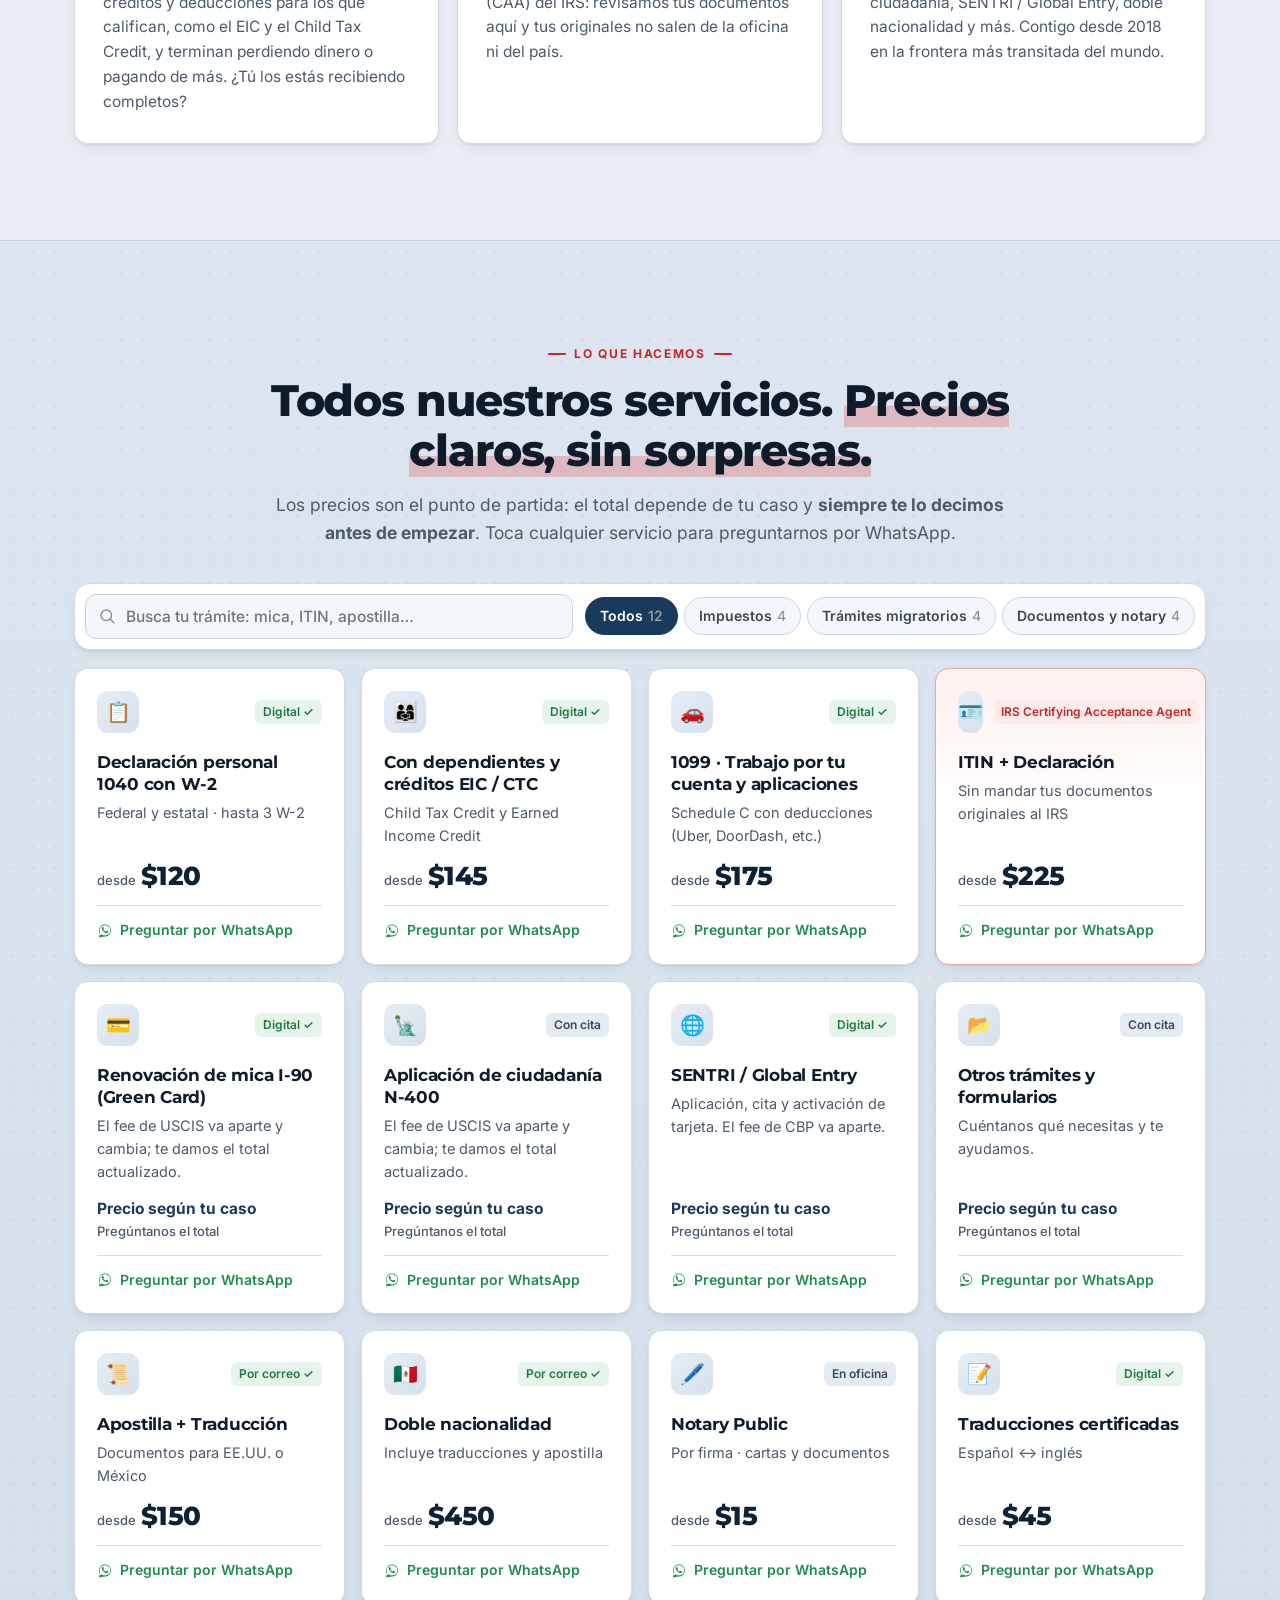
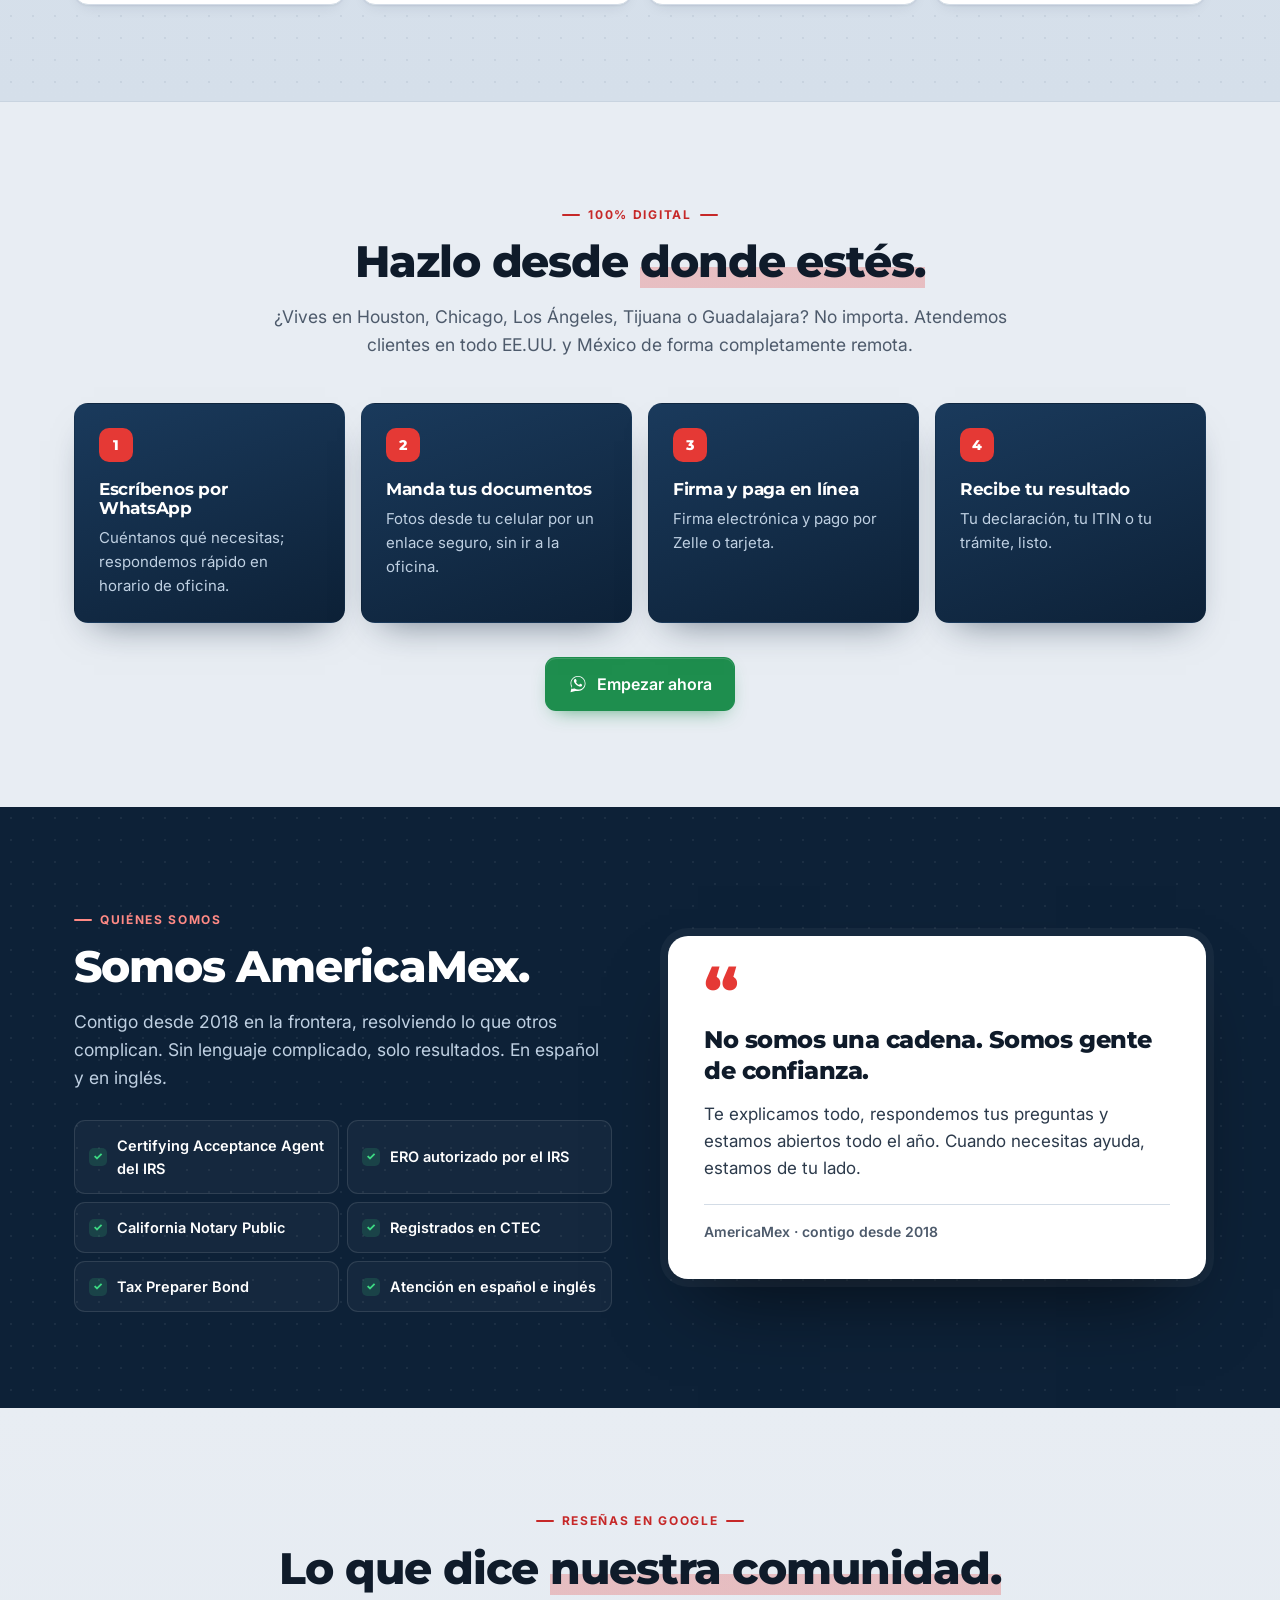
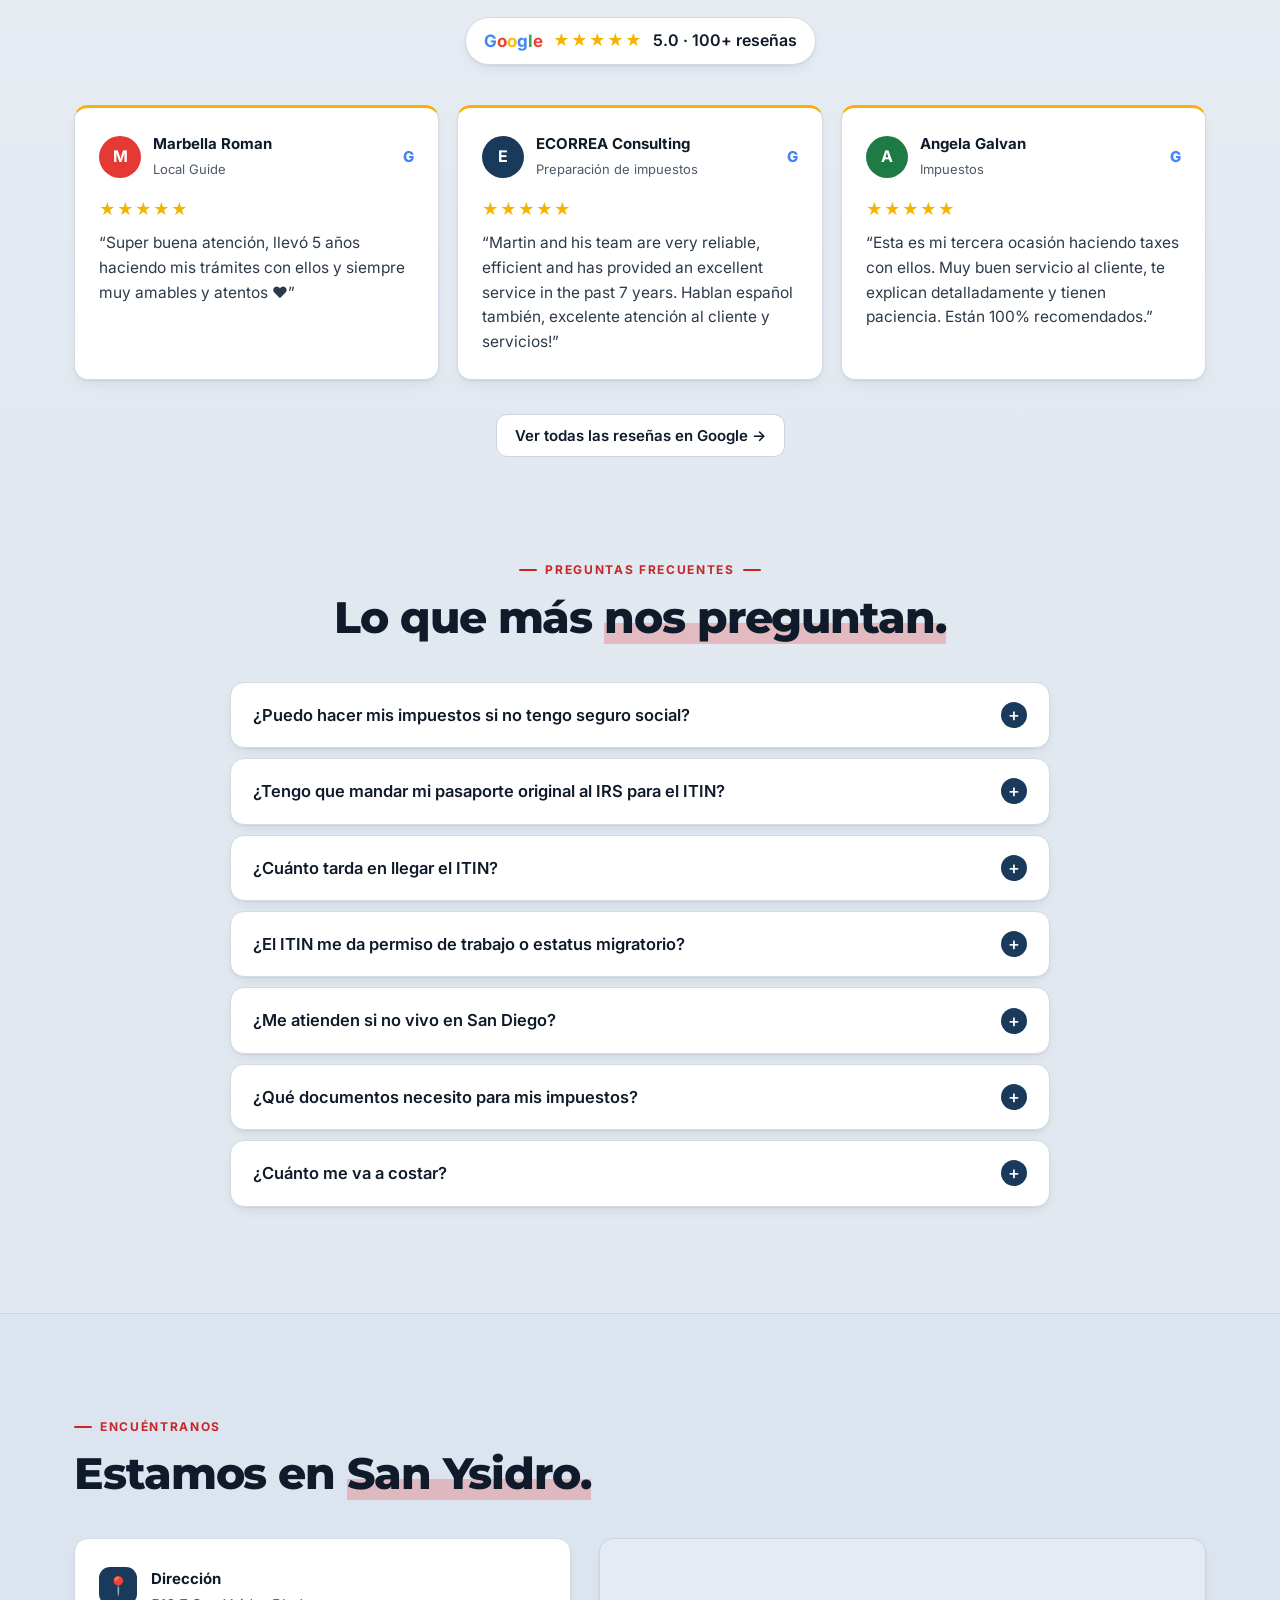
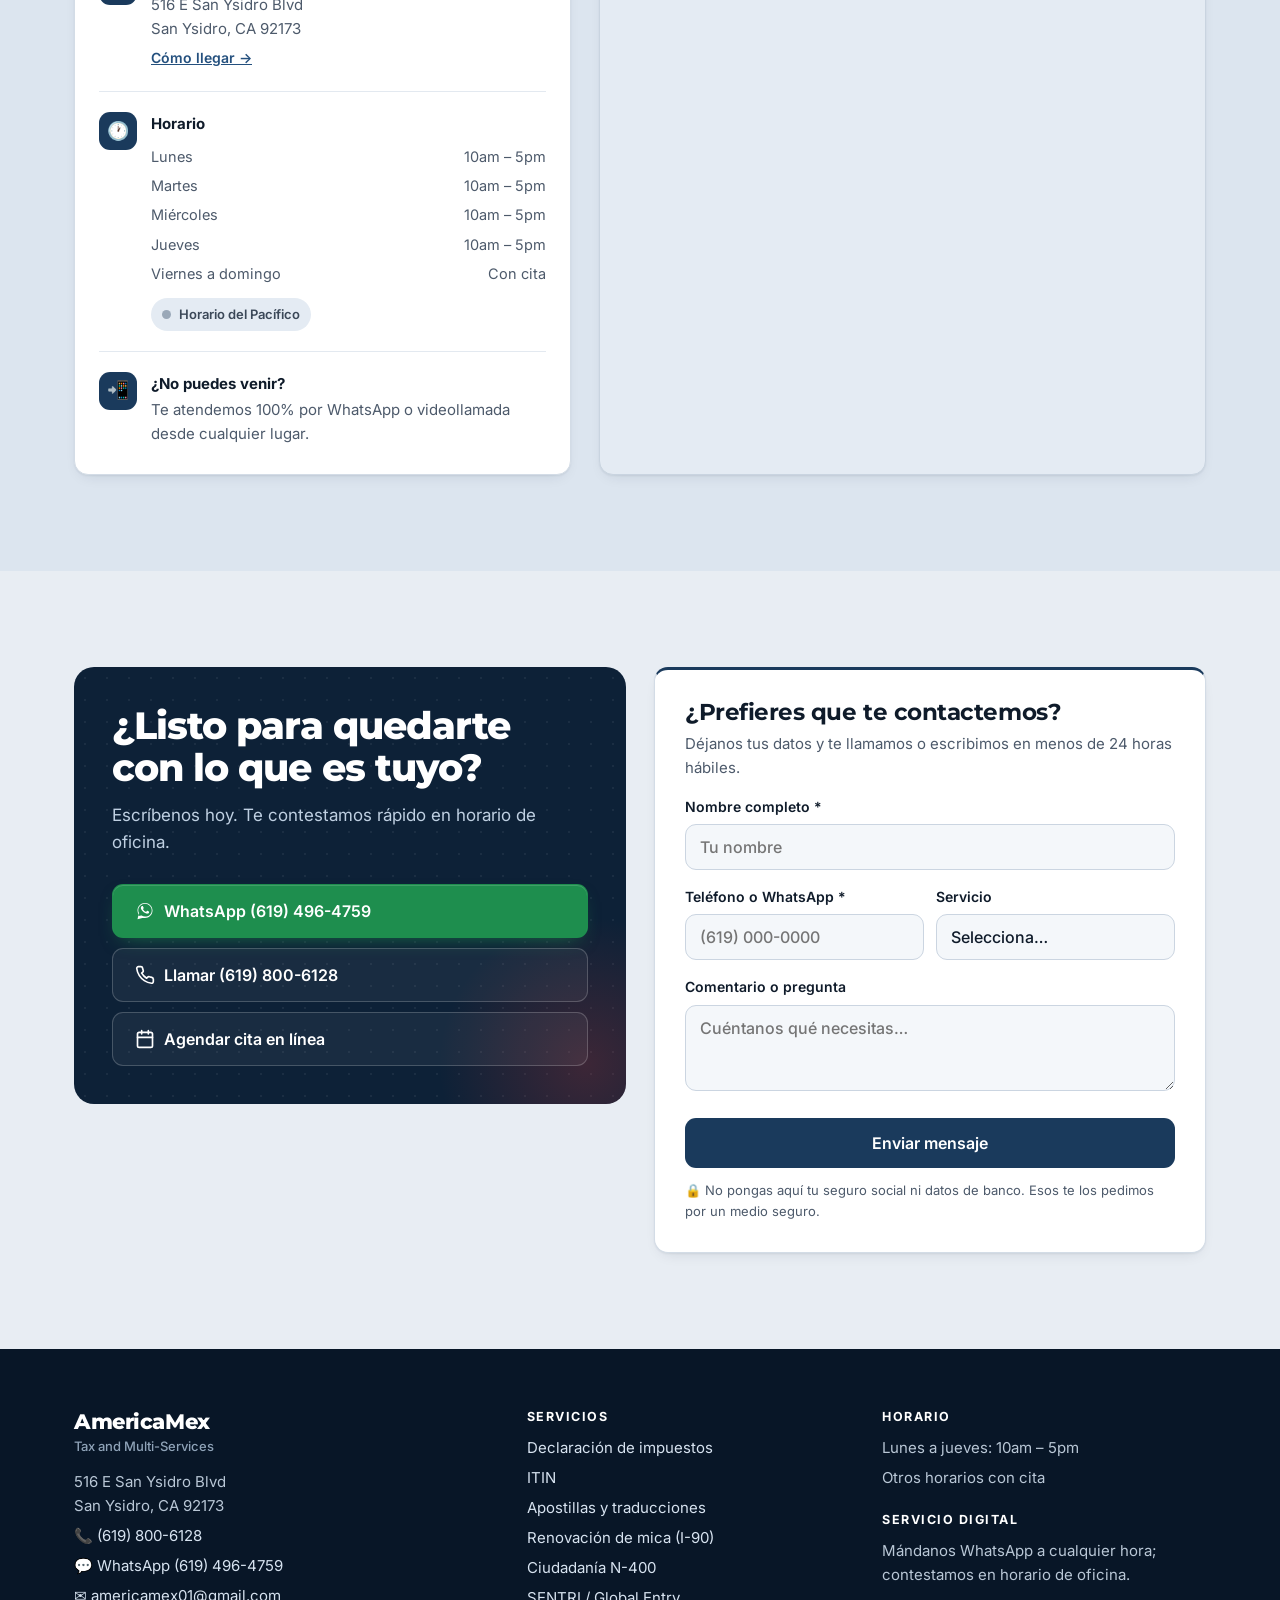
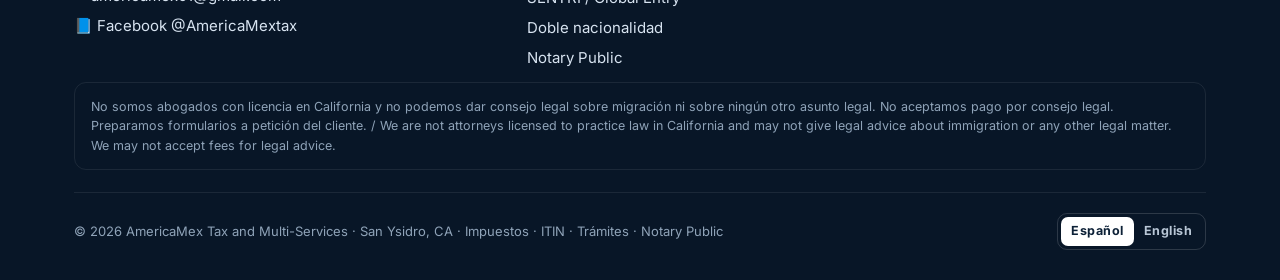
==== commit a6de08c4: "Add files via upload" ====
--- a/index.html
+++ b/index.html
@@ -1,11 +1,11 @@
 <!DOCTYPE html>
-<html lang="en">
+<html lang="es">
 <head>
   <meta charset="UTF-8">
   <meta name="viewport" content="width=device-width, initial-scale=1, viewport-fit=cover">
-  <title>Taxes, ITIN & Document Services in San Ysidro, CA | AmericaMex</title>
-  <meta name="description" content="Tax preparation and ITIN with an IRS Certifying Acceptance Agent, Green Card renewal forms, citizenship, SENTRI, apostilles and Notary Public in San Ysidro, CA. Bilingual, in office or by WhatsApp.">
-  <link rel="canonical" href="https://delmar85.github.io/americamex-web/en/">
+  <title>Impuestos, ITIN y Trámites en San Ysidro, CA | AmericaMex</title>
+  <meta name="description" content="Impuestos e ITIN con Agente Certificador (CAA) del IRS, renovación de mica, ciudadanía, SENTRI, apostillas y Notary Public en San Ysidro, CA. En español, en oficina o por WhatsApp.">
+  <link rel="canonical" href="https://delmar85.github.io/americamex-web/">
   <link rel="alternate" hreflang="es" href="https://delmar85.github.io/americamex-web/">
   <link rel="alternate" hreflang="en" href="https://delmar85.github.io/americamex-web/en/">
   <link rel="alternate" hreflang="x-default" href="https://delmar85.github.io/americamex-web/">
@@ -18,30 +18,30 @@
   <!-- Vista previa al compartir (WhatsApp, Facebook, Messenger, X) -->
   <meta property="og:type" content="website">
   <meta property="og:site_name" content="AmericaMex Tax and Multi-Services">
-  <meta property="og:locale" content="en_US">
-  <meta property="og:locale:alternate" content="es_MX">
-  <meta property="og:title" content="AmericaMex · Taxes, ITIN & Document Services in San Ysidro, CA">
-  <meta property="og:description" content="Taxes, ITIN, Green Card renewal, citizenship, SENTRI and apostilles. In our office or 100% from your phone. Message us on WhatsApp.">
-  <meta property="og:url" content="https://delmar85.github.io/americamex-web/en/">
+  <meta property="og:locale" content="es_MX">
+  <meta property="og:locale:alternate" content="en_US">
+  <meta property="og:title" content="AmericaMex · Impuestos, ITIN y Trámites en San Ysidro, CA">
+  <meta property="og:description" content="Impuestos, ITIN, mica, ciudadanía, SENTRI y apostillas. En la oficina o 100% desde tu celular. Escríbenos por WhatsApp.">
+  <meta property="og:url" content="https://delmar85.github.io/americamex-web/">
   <meta property="og:image" content="https://delmar85.github.io/americamex-web/og-image.jpg">
   <meta property="og:image:type" content="image/jpeg">
   <meta property="og:image:width" content="1200">
   <meta property="og:image:height" content="630">
-  <meta property="og:image:alt" content="AmericaMex Multi-Services: Taxes, ITIN & Document Services in San Ysidro, CA">
+  <meta property="og:image:alt" content="AmericaMex Multi-Services: Impuestos, ITIN y Trámites en San Ysidro, CA">
   <meta name="twitter:card" content="summary_large_image">
-  <meta name="twitter:title" content="AmericaMex · Taxes, ITIN & Document Services in San Ysidro, CA">
-  <meta name="twitter:description" content="In our office or 100% from your phone. Message us on WhatsApp.">
+  <meta name="twitter:title" content="AmericaMex · Impuestos, ITIN y Trámites en San Ysidro, CA">
+  <meta name="twitter:description" content="En la oficina o 100% desde tu celular. Escríbenos por WhatsApp.">
   <meta name="twitter:image" content="https://delmar85.github.io/americamex-web/og-image.jpg">
-  <meta name="twitter:image:alt" content="AmericaMex Multi-Services: Taxes, ITIN & Document Services in San Ysidro, CA">
-
-  <link rel="icon" href="../favicon.ico" sizes="any">
-  <link rel="icon" type="image/png" sizes="32x32" href="../favicon-32.png">
-  <link rel="apple-touch-icon" href="../apple-touch-icon.png">
-  <link rel="manifest" href="../site.webmanifest">
+  <meta name="twitter:image:alt" content="AmericaMex Multi-Services: Impuestos, ITIN y Trámites en San Ysidro, CA">
+
+  <link rel="icon" href="favicon.ico" sizes="any">
+  <link rel="icon" type="image/png" sizes="32x32" href="favicon-32.png">
+  <link rel="apple-touch-icon" href="apple-touch-icon.png">
+  <link rel="manifest" href="site.webmanifest">
 
   <link rel="preconnect" href="https://fonts.googleapis.com">
   <link rel="preconnect" href="https://fonts.gstatic.com" crossorigin>
-  <link rel="preload" as="image" href="../logo.webp" type="image/webp">
+  <link rel="preload" as="image" href="logo.webp" type="image/webp">
   <link href="https://fonts.googleapis.com/css2?family=Inter:wght@400;500;600;700&family=Montserrat:wght@700;800&display=swap" rel="stylesheet">
 
   <script type="application/ld+json">
@@ -62,7 +62,7 @@
    "url": "https://delmar85.github.io/americamex-web/",
    "logo": "https://delmar85.github.io/americamex-web/logo.png",
    "image": "https://delmar85.github.io/americamex-web/og-image.jpg",
-   "description": "Tax preparation and ITIN with an IRS Certifying Acceptance Agent, Green Card renewal forms, citizenship, SENTRI, apostilles and Notary Public in San Ysidro, CA. Bilingual, in office or by WhatsApp.",
+   "description": "Impuestos e ITIN con Agente Certificador (CAA) del IRS, renovación de mica, ciudadanía, SENTRI, apostillas y Notary Public en San Ysidro, CA. En español, en oficina o por WhatsApp.",
    "foundingDate": "2018",
    "telephone": "+1-619-800-6128",
    "email": "americamex01@gmail.com",
@@ -141,13 +141,13 @@
    ],
    "hasOfferCatalog": {
     "@type": "OfferCatalog",
-    "name": "Services",
+    "name": "Servicios",
     "itemListElement": [
      {
       "@type": "Offer",
       "itemOffered": {
        "@type": "Service",
-       "name": "Personal tax return 1040 with W-2"
+       "name": "Declaración personal 1040 con W-2"
       },
       "priceSpecification": {
        "@type": "PriceSpecification",
@@ -159,7 +159,7 @@
       "@type": "Offer",
       "itemOffered": {
        "@type": "Service",
-       "name": "With dependents: EIC / CTC credits"
+       "name": "Con dependientes y créditos EIC / CTC"
       },
       "priceSpecification": {
        "@type": "PriceSpecification",
@@ -171,7 +171,7 @@
       "@type": "Offer",
       "itemOffered": {
        "@type": "Service",
-       "name": "1099 · Self-employed and gig apps"
+       "name": "1099 · Trabajo por tu cuenta y aplicaciones"
       },
       "priceSpecification": {
        "@type": "PriceSpecification",
@@ -183,7 +183,7 @@
       "@type": "Offer",
       "itemOffered": {
        "@type": "Service",
-       "name": "ITIN + Tax return"
+       "name": "ITIN + Declaración"
       },
       "priceSpecification": {
        "@type": "PriceSpecification",
@@ -195,14 +195,14 @@
       "@type": "Offer",
       "itemOffered": {
        "@type": "Service",
-       "name": "Green Card renewal (I-90)"
+       "name": "Renovación de mica I-90 (Green Card)"
       }
      },
      {
       "@type": "Offer",
       "itemOffered": {
        "@type": "Service",
-       "name": "Citizenship application N-400"
+       "name": "Aplicación de ciudadanía N-400"
       }
      },
      {
@@ -216,14 +216,14 @@
       "@type": "Offer",
       "itemOffered": {
        "@type": "Service",
-       "name": "Other forms and paperwork"
+       "name": "Otros trámites y formularios"
       }
      },
      {
       "@type": "Offer",
       "itemOffered": {
        "@type": "Service",
-       "name": "Apostille + Translation"
+       "name": "Apostilla + Traducción"
       },
       "priceSpecification": {
        "@type": "PriceSpecification",
@@ -235,7 +235,7 @@
       "@type": "Offer",
       "itemOffered": {
        "@type": "Service",
-       "name": "Mexican dual nationality"
+       "name": "Doble nacionalidad"
       },
       "priceSpecification": {
        "@type": "PriceSpecification",
@@ -259,7 +259,7 @@
       "@type": "Offer",
       "itemOffered": {
        "@type": "Service",
-       "name": "Certified translations"
+       "name": "Traducciones certificadas"
       },
       "priceSpecification": {
        "@type": "PriceSpecification",
@@ -285,10 +285,10 @@
   },
   {
    "@type": "WebPage",
-   "@id": "https://delmar85.github.io/americamex-web/en/#pagina",
-   "url": "https://delmar85.github.io/americamex-web/en/",
-   "name": "Taxes, ITIN & Document Services in San Ysidro, CA | AmericaMex",
-   "inLanguage": "en",
+   "@id": "https://delmar85.github.io/americamex-web/#pagina",
+   "url": "https://delmar85.github.io/americamex-web/",
+   "name": "Impuestos, ITIN y Trámites en San Ysidro, CA | AmericaMex",
+   "inLanguage": "es",
    "isPartOf": {
     "@id": "https://delmar85.github.io/americamex-web/#web"
    },
@@ -298,63 +298,63 @@
   },
   {
    "@type": "FAQPage",
-   "@id": "https://delmar85.github.io/americamex-web/en/#preguntas",
-   "inLanguage": "en",
+   "@id": "https://delmar85.github.io/americamex-web/#preguntas",
+   "inLanguage": "es",
    "mainEntity": [
     {
      "@type": "Question",
-     "name": "Can I file my taxes without a Social Security number?",
+     "name": "¿Puedo hacer mis impuestos si no tengo seguro social?",
      "acceptedAnswer": {
       "@type": "Answer",
-      "text": "Yes. If you do not qualify for an SSN, you file with an ITIN. We process it together with your tax return."
+      "text": "Sí. Si no calificas para un seguro social (SSN), declaras con un ITIN. Nosotros lo tramitamos junto con tu declaración."
      }
     },
     {
      "@type": "Question",
-     "name": "Do I have to mail my original passport to the IRS for an ITIN?",
+     "name": "¿Tengo que mandar mi pasaporte original al IRS para el ITIN?",
      "acceptedAnswer": {
       "@type": "Answer",
-      "text": "In most cases, no. As a Certifying Acceptance Agent we review your documents here and return them the same day."
+      "text": "En la mayoría de los casos, no. Como Certifying Acceptance Agent revisamos tus documentos aquí y te los regresamos el mismo día."
      }
     },
     {
      "@type": "Question",
-     "name": "How long does the ITIN take?",
+     "name": "¿Cuánto tarda en llegar el ITIN?",
      "acceptedAnswer": {
       "@type": "Answer",
-      "text": "Usually 7 to 11 weeks after it is sent, depending on the season. We follow up with you the whole way."
+      "text": "Normalmente de 7 a 11 semanas después de enviarlo, según la temporada. Te damos seguimiento todo el proceso."
      }
     },
     {
      "@type": "Question",
-     "name": "Does an ITIN give me work authorization or immigration status?",
+     "name": "¿El ITIN me da permiso de trabajo o estatus migratorio?",
      "acceptedAnswer": {
       "@type": "Answer",
-      "text": "No. The ITIN is only for meeting your tax obligations. It does help you keep your tax returns in order."
+      "text": "No. El ITIN es solo para cumplir con tus impuestos. Sí te ayuda a tener tus declaraciones en orden."
      }
     },
     {
      "@type": "Question",
-     "name": "Can you help me if I do not live in San Diego?",
+     "name": "¿Me atienden si no vivo en San Diego?",
      "acceptedAnswer": {
       "@type": "Answer",
-      "text": "Yes. We work 100% online anywhere in the U.S. and Mexico: by WhatsApp, with e-signature and payment by Zelle or card."
+      "text": "Sí. Atendemos 100% en línea en todo EE.UU. y México: por WhatsApp, con firma electrónica y pago por Zelle o tarjeta."
      }
     },
     {
      "@type": "Question",
-     "name": "What documents do I need for my taxes?",
+     "name": "¿Qué documentos necesito para mis impuestos?",
      "acceptedAnswer": {
       "@type": "Answer",
-      "text": "Your ID, your W-2s or 1099s, the SSN or ITIN of each person on the return, your dependents' information and your bank account for direct deposit. Bring last year's return if you have it. Message us and we will send you the list for your case."
+      "text": "Tu identificación, tus W-2 o 1099, el SSN o ITIN de cada persona en la declaración, los datos de tus dependientes y tu cuenta para el depósito. Si tienes la declaración del año pasado, tráela. Escríbenos y te mandamos la lista para tu caso."
      }
     },
     {
      "@type": "Question",
-     "name": "How much will it cost?",
+     "name": "¿Cuánto me va a costar?",
      "acceptedAnswer": {
       "@type": "Answer",
-      "text": "Prices on this page are starting points. We tell you the total for your case before we start, no surprises. For services with a government fee (USCIS or CBP) we give you the current total."
+      "text": "Los precios de la página son el punto de partida. Según tu caso te decimos el total antes de empezar, sin sorpresas. En los trámites con fee del gobierno (USCIS o CBP) te damos el total actualizado."
      }
     }
    ]
@@ -838,42 +838,42 @@
     <symbol id="i-search" viewBox="0 0 24 24"><g fill="none" stroke="currentColor" stroke-width="2" stroke-linecap="round"><circle cx="11" cy="11" r="7"/><path d="m21 21-4.3-4.3"/></g></symbol>
   </svg>
 
-  <a class="skip-link" href="#main">Skip to content</a>
+  <a class="skip-link" href="#main">Saltar al contenido</a>
 
   <div class="topbar">
     <div class="container topbar-in">
       <span>📍 516 E San Ysidro Blvd, San Ysidro, CA</span>
-      <span class="tb-st"><span class="dot" id="topDot"></span><span id="topStatus">Monday to Thursday, 10am to 5pm</span></span>
-      <span class="tb-r">Serving all of the U.S. and Mexico · <a href="tel:+16198006128">(619) 800-6128</a></span>
+      <span class="tb-st"><span class="dot" id="topDot"></span><span id="topStatus">Lunes a jueves, 10am a 5pm</span></span>
+      <span class="tb-r">Atendemos en todo EE.UU. y México · <a href="tel:+16198006128">(619) 800-6128</a></span>
     </div>
   </div>
 
   <header class="site-header" id="siteHeader">
     <div class="container header-inner">
-      <a href="#top" class="logo-wrap" aria-label="AmericaMex Multi-Services, go to top"><span class="logo-plate">
+      <a href="#top" class="logo-wrap" aria-label="AmericaMex Multi-Services, ir al inicio"><span class="logo-plate">
         <picture>
-          <source srcset="../logo.webp" type="image/webp">
-          <img src="../logo.png" alt="AmericaMex Multi-Services" class="logo-img" width="600" height="157" fetchpriority="high">
+          <source srcset="logo.webp" type="image/webp">
+          <img src="logo.png" alt="AmericaMex Multi-Services" class="logo-img" width="600" height="157" fetchpriority="high">
         </picture></span>
       </a>
-      <nav class="main-nav" id="mainNav" aria-label="Main menu">
+      <nav class="main-nav" id="mainNav" aria-label="Menú principal">
         <ul>
-          <li><a class="lk" href="#servicios">Services</a></li>
-          <li class="opt"><a class="lk" href="#como-funciona">How it works</a></li>
-          <li><a class="lk" href="#nosotros">About</a></li>
-          <li><a class="lk" href="#preguntas">FAQ</a></li>
-          <li><a class="lk" href="#ubicacion">Location</a></li>
+          <li><a class="lk" href="#servicios">Servicios</a></li>
+          <li class="opt"><a class="lk" href="#como-funciona">Cómo funciona</a></li>
+          <li><a class="lk" href="#nosotros">Nosotros</a></li>
+          <li><a class="lk" href="#preguntas">Preguntas</a></li>
+          <li><a class="lk" href="#ubicacion">Ubicación</a></li>
           <li class="acts">
-            <a href="https://cal.com/americamex-vv9s4r" target="_blank" rel="noopener" class="btn btn-ghost btn-sm"><svg class="ico" aria-hidden="true"><use href="#i-cal"/></svg>Book appointment</a>
-            <a href="https://wa.me/16194964759?text=Hi%2C%20I%20found%20you%20on%20your%20website%20and%20would%20like%20information." target="_blank" rel="noopener" class="btn btn-wa btn-sm"><svg class="ico" aria-hidden="true"><use href="#i-wa"/></svg>WhatsApp</a>
+            <a href="https://cal.com/americamex-vv9s4r" target="_blank" rel="noopener" class="btn btn-ghost btn-sm"><svg class="ico" aria-hidden="true"><use href="#i-cal"/></svg>Agendar cita</a>
+            <a href="https://wa.me/16194964759?text=Hola%2C%20vengo%20de%20su%20p%C3%A1gina%20web%20y%20quiero%20informaci%C3%B3n." target="_blank" rel="noopener" class="btn btn-wa btn-sm"><svg class="ico" aria-hidden="true"><use href="#i-wa"/></svg>WhatsApp</a>
           </li>
         </ul>
       </nav>
-      <div class="lang" role="group" aria-label="Language">
-        <a href="../" hreflang="es" lang="es">ES</a>
-        <a href="./" hreflang="en" lang="en" aria-current="true">EN</a>
+      <div class="lang" role="group" aria-label="Idioma">
+        <a href="https://delmar85.github.io/americamex-web/" hreflang="es" lang="es" aria-current="true">ES</a>
+        <a href="https://delmar85.github.io/americamex-web/en/" hreflang="en" lang="en">EN</a>
       </div>
-      <button class="nav-toggle" id="navToggle" aria-expanded="false" aria-controls="mainNav" aria-label="Open menu">
+      <button class="nav-toggle" id="navToggle" aria-expanded="false" aria-controls="mainNav" aria-label="Abrir menú">
         <span></span><span></span><span></span>
       </button>
     </div>
@@ -885,32 +885,32 @@
       <div class="hero-wm" aria-hidden="true">AMERICAMEX</div>
       <div class="container hero-inner">
         <div>
-          <span class="pill">📍 San Ysidro, CA · U.S. / Mexico border</span>
+          <span class="pill">📍 San Ysidro, CA · Frontera EE.UU. / México</span>
           <h1>
-            <span class="kw">Taxes, ITIN & document services in San Ysidro, CA</span>
-            <span class="big"><span class="l">You earned it</span> <span class="l">with hard work.</span> <em>Keep more of it.</em></span>
+            <span class="kw">Impuestos, ITIN y trámites en San Ysidro, CA</span>
+            <span class="big"><span class="l">Te lo ganaste</span> <span class="l">con esfuerzo.</span> <em>Quédate con más.</em></span>
           </h1>
-          <p class="hero-sub">Taxes, ITIN, Green Card renewal, citizenship, SENTRI, apostilles, translations and Notary Public. Visit our office or do it all from your phone, wherever you are.</p>
+          <p class="hero-sub">Impuestos, ITIN, renovación de mica, ciudadanía, SENTRI, apostillas, traducciones y Notary Public. Ven a la oficina o hazlo desde tu celular, estés donde estés.</p>
           <div class="hero-btns">
-            <a href="https://wa.me/16194964759?text=Hi%2C%20I%20found%20you%20on%20your%20website%20and%20would%20like%20information." target="_blank" rel="noopener" class="btn btn-wa btn-lg"><svg class="ico" aria-hidden="true"><use href="#i-wa"/></svg>Message us on WhatsApp</a>
+            <a href="https://wa.me/16194964759?text=Hola%2C%20vengo%20de%20su%20p%C3%A1gina%20web%20y%20quiero%20informaci%C3%B3n." target="_blank" rel="noopener" class="btn btn-wa btn-lg"><svg class="ico" aria-hidden="true"><use href="#i-wa"/></svg>Escríbenos por WhatsApp</a>
             <a href="tel:+16198006128" class="btn btn-ghost btn-lg"><svg class="ico" aria-hidden="true"><use href="#i-tel"/></svg>(619) 800-6128</a>
-            <a href="https://cal.com/americamex-vv9s4r" target="_blank" rel="noopener" class="btn btn-ghost btn-lg hb-cita"><svg class="ico" aria-hidden="true"><use href="#i-cal"/></svg>Book appointment</a>
+            <a href="https://cal.com/americamex-vv9s4r" target="_blank" rel="noopener" class="btn btn-ghost btn-lg hb-cita"><svg class="ico" aria-hidden="true"><use href="#i-cal"/></svg>Agendar cita</a>
           </div>
-          <div class="hero-ask"><span class="ask-lbl">Quick question? Tap your service and message us:</span>
+          <div class="hero-ask"><span class="ask-lbl">¿Pregunta rápida? Toca tu trámite y escríbenos:</span>
             <div class="ask-row">
-            <a class="ask-chip" target="_blank" rel="noopener" href="https://wa.me/16194964759?text=Hi%2C%20I%20want%20to%20file%20my%20taxes."><span aria-hidden="true">📋</span>Taxes</a>
-            <a class="ask-chip" target="_blank" rel="noopener" href="https://wa.me/16194964759?text=Hi%2C%20I%20need%20to%20get%20or%20renew%20my%20ITIN."><span aria-hidden="true">🪪</span>ITIN</a>
-            <a class="ask-chip" target="_blank" rel="noopener" href="https://wa.me/16194964759?text=Hi%2C%20I%20have%20a%20question%20about%20my%20Green%20Card%20or%20citizenship."><span aria-hidden="true">💳</span>Green Card &amp; citizenship</a>
-            <a class="ask-chip" target="_blank" rel="noopener" href="https://wa.me/16194964759?text=Hi%2C%20I%20am%20interested%20in%20SENTRI%20%2F%20Global%20Entry."><span aria-hidden="true">🌐</span>SENTRI / Global Entry</a>
-            <a class="ask-chip" target="_blank" rel="noopener" href="https://wa.me/16194964759?text=Hi%2C%20I%20need%20an%20apostille%20or%20translation."><span aria-hidden="true">📜</span>Apostilles &amp; translations</a>
-            <a class="ask-chip" target="_blank" rel="noopener" href="https://wa.me/16194964759?text=Hi%2C%20I%20have%20a%20question%3A%20"><span aria-hidden="true">💬</span>Something else</a>
+            <a class="ask-chip" target="_blank" rel="noopener" href="https://wa.me/16194964759?text=Hola%2C%20quiero%20hacer%20mis%20impuestos."><span aria-hidden="true">📋</span>Impuestos</a>
+            <a class="ask-chip" target="_blank" rel="noopener" href="https://wa.me/16194964759?text=Hola%2C%20necesito%20sacar%20o%20renovar%20mi%20ITIN."><span aria-hidden="true">🪪</span>ITIN</a>
+            <a class="ask-chip" target="_blank" rel="noopener" href="https://wa.me/16194964759?text=Hola%2C%20tengo%20una%20pregunta%20sobre%20mi%20mica%20o%20ciudadan%C3%ADa."><span aria-hidden="true">💳</span>Mica y ciudadanía</a>
+            <a class="ask-chip" target="_blank" rel="noopener" href="https://wa.me/16194964759?text=Hola%2C%20me%20interesa%20SENTRI%20%2F%20Global%20Entry."><span aria-hidden="true">🌐</span>SENTRI / Global Entry</a>
+            <a class="ask-chip" target="_blank" rel="noopener" href="https://wa.me/16194964759?text=Hola%2C%20necesito%20una%20apostilla%20o%20traducci%C3%B3n."><span aria-hidden="true">📜</span>Apostillas y traducciones</a>
+            <a class="ask-chip" target="_blank" rel="noopener" href="https://wa.me/16194964759?text=Hola%2C%20tengo%20una%20pregunta%3A%20"><span aria-hidden="true">💬</span>Otra cosa</a>
             </div>
           </div>
-          <div class="status" aria-live="polite"><span class="dot" id="heroDot"></span><span id="heroStatus">Monday to Thursday, 10am to 5pm</span></div>
+          <div class="status" aria-live="polite"><span class="dot" id="heroDot"></span><span id="heroStatus">Lunes a jueves, 10am a 5pm</span></div>
           <div class="hero-stats">
-            <div><b><small>Since </small>2018</b><span>serving the border</span></div>
-            <div><b>1,000+</b><span>families every season</span></div>
-            <div><b><span class="stars" aria-hidden="true">★</span> 5.0</b><span>100+ Google reviews</span></div>
+            <div><b><small>Desde </small>2018</b><span>contigo en la frontera</span></div>
+            <div><b>1,000+</b><span>familias por temporada</span></div>
+            <div><b><span class="stars" aria-hidden="true">★</span> 5.0</b><span>100+ reseñas en Google</span></div>
           </div>
         </div>
 
@@ -919,11 +919,11 @@
 
     <div class="trust">
       <div class="container">
-        <ul aria-label="Credentials">
-          <li><span class="ck" aria-hidden="true">✓</span>IRS Certifying Acceptance Agent</li>
-          <li><span class="ck" aria-hidden="true">✓</span>IRS Authorized e-file Provider (ERO)</li>
+        <ul aria-label="Certificaciones">
+          <li><span class="ck" aria-hidden="true">✓</span>Certifying Acceptance Agent del IRS</li>
+          <li><span class="ck" aria-hidden="true">✓</span>ERO autorizado por el IRS</li>
           <li><span class="ck" aria-hidden="true">✓</span>California Notary Public</li>
-          <li><span class="ck" aria-hidden="true">✓</span>CTEC Registered</li>
+          <li><span class="ck" aria-hidden="true">✓</span>Registrados en CTEC</li>
           <li><span class="ck" aria-hidden="true">✓</span>Tax Preparer Bond</li>
         </ul>
       </div>
@@ -932,13 +932,13 @@
     <section id="problema">
       <div class="container">
         <div class="sec-h center rv">
-          <div class="eyebrow">Sound familiar?</div>
-          <h2>Most families <span class="mark">leave money on the table.</span></h2>
+          <div class="eyebrow">¿Te suena familiar?</div>
+          <h2>La mayoría de las familias <span class="mark">deja dinero sobre la mesa.</span></h2>
         </div>
         <div class="grid3">
-          <article class="card pcard rv"><span class="pnum" aria-hidden="true">01</span><h3>You get a smaller refund than you deserve</h3><p>Many families do not claim every credit and deduction they qualify for, like the EIC and the Child Tax Credit, and end up losing money or overpaying. Are you getting all of yours?</p></article>
-          <article class="card pcard rv"><span class="pnum" aria-hidden="true">02</span><h3>You need an ITIN and don't know how to get it</h3><p>We are an IRS Certifying Acceptance Agent (CAA): we review your documents here, and your originals never leave our office or the country.</p></article>
-          <article class="card pcard rv"><span class="pnum" aria-hidden="true">03</span><h3>Your paperwork is important and you won't trust just anyone</h3><p>Green Card renewal, citizenship, SENTRI / Global Entry, Mexican dual nationality and more. Serving you since 2018 at the busiest border in the world.</p></article>
+          <article class="card pcard rv"><span class="pnum" aria-hidden="true">01</span><h3>Recibes menos reembolso del que te toca</h3><p>Muchas familias no reclaman todos los créditos y deducciones para los que califican, como el EIC y el Child Tax Credit, y terminan perdiendo dinero o pagando de más. ¿Tú los estás recibiendo completos?</p></article>
+          <article class="card pcard rv"><span class="pnum" aria-hidden="true">02</span><h3>Necesitas ITIN y no sabes cómo tramitarlo</h3><p>Somos Certifying Acceptance Agent (CAA) del IRS: revisamos tus documentos aquí y tus originales no salen de la oficina ni del país.</p></article>
+          <article class="card pcard rv"><span class="pnum" aria-hidden="true">03</span><h3>Tienes trámites importantes y no le confías a cualquiera</h3><p>Renovación de mica (Green Card), ciudadanía, SENTRI / Global Entry, doble nacionalidad y más. Contigo desde 2018 en la frontera más transitada del mundo.</p></article>
         </div>
       </div>
     </section>
@@ -946,40 +946,40 @@
     <section class="services" id="servicios">
       <div class="container">
         <div class="sec-h center rv">
-          <div class="eyebrow">What we do</div>
-          <h2>All our services. <span class="mark">Clear prices, no surprises.</span></h2>
-          <p>Prices are starting points: the total depends on your case and <strong>we always tell you before we start</strong>. Tap any service to ask us on WhatsApp.</p>
+          <div class="eyebrow">Lo que hacemos</div>
+          <h2>Todos nuestros servicios. <span class="mark">Precios claros, sin sorpresas.</span></h2>
+          <p>Los precios son el punto de partida: el total depende de tu caso y <strong>siempre te lo decimos antes de empezar</strong>. Toca cualquier servicio para preguntarnos por WhatsApp.</p>
         </div>
         <div class="toolbar">
           <label class="search">
-            <span class="sr">Search services</span>
+            <span class="sr">Buscar servicio</span>
             <svg aria-hidden="true"><use href="#i-search"/></svg>
-            <input type="search" id="sBuscar" placeholder="Search: Green Card, ITIN, apostille…" autocomplete="off" enterkeyhint="search">
+            <input type="search" id="sBuscar" placeholder="Busca tu trámite: mica, ITIN, apostilla…" autocomplete="off" enterkeyhint="search">
           </label>
-          <div class="chips" role="group" aria-label="Filter services">
-            <button type="button" class="chip" data-f="todos" aria-pressed="true">All<span class="n"></span></button>
-            <button type="button" class="chip" data-f="impuestos" aria-pressed="false">Taxes<span class="n"></span></button>
-            <button type="button" class="chip" data-f="migracion" aria-pressed="false">Immigration forms<span class="n"></span></button>
-            <button type="button" class="chip" data-f="documentos" aria-pressed="false">Documents & notary<span class="n"></span></button>
+          <div class="chips" role="group" aria-label="Filtrar servicios">
+            <button type="button" class="chip" data-f="todos" aria-pressed="true">Todos<span class="n"></span></button>
+            <button type="button" class="chip" data-f="impuestos" aria-pressed="false">Impuestos<span class="n"></span></button>
+            <button type="button" class="chip" data-f="migracion" aria-pressed="false">Trámites migratorios<span class="n"></span></button>
+            <button type="button" class="chip" data-f="documentos" aria-pressed="false">Documentos y notary<span class="n"></span></button>
           </div>
         </div>
         <div class="sgrid" id="sGrid">
-          <a class="card scard" data-c="impuestos" data-k="taxes 1040 w2 w-2 declaracion impuestos federal estatal return" target="_blank" rel="noopener" href="https://wa.me/16194964759?text=Hi%2C%20I%20am%20interested%20in%3A%201040%20tax%20return%20with%20W-2"><div class="stop"><span class="sico" aria-hidden="true">📋</span><span class="tag dig">Online ✓</span></div><h3>Personal tax return 1040 with W-2</h3><p>Federal and state · up to 3 W-2s</p><div class="sprice"><small>from</small>$120</div><span class="sask"><svg class="ico" aria-hidden="true"><use href="#i-wa"/></svg>Ask on WhatsApp</span></a>
-          <a class="card scard" data-c="impuestos" data-k="taxes dependientes hijos eic ctc child tax credit earned income credito dependents kids" target="_blank" rel="noopener" href="https://wa.me/16194964759?text=Hi%2C%20I%20am%20interested%20in%3A%20tax%20return%20with%20dependents%20%28EIC%20%2F%20CTC%29"><div class="stop"><span class="sico" aria-hidden="true">👨‍👩‍👧</span><span class="tag dig">Online ✓</span></div><h3>With dependents: EIC / CTC credits</h3><p>Child Tax Credit and Earned Income Credit</p><div class="sprice"><small>from</small>$145</div><span class="sask"><svg class="ico" aria-hidden="true"><use href="#i-wa"/></svg>Ask on WhatsApp</span></a>
-          <a class="card scard" data-c="impuestos" data-k="taxes 1099 self employed uber doordash lyft schedule c por mi cuenta negocio gig business" target="_blank" rel="noopener" href="https://wa.me/16194964759?text=Hi%2C%20I%20am%20interested%20in%3A%201099%20%2F%20self-employed%20tax%20return"><div class="stop"><span class="sico" aria-hidden="true">🚗</span><span class="tag dig">Online ✓</span></div><h3>1099 · Self-employed and gig apps</h3><p>Schedule C with deductions (Uber, DoorDash, etc.)</p><div class="sprice"><small>from</small>$175</div><span class="sask"><svg class="ico" aria-hidden="true"><use href="#i-wa"/></svg>Ask on WhatsApp</span></a>
-          <a class="card scard feat" data-c="impuestos" data-k="itin w7 w-7 taxes sin seguro social caa agente certificador no ssn acceptance agent" target="_blank" rel="noopener" href="https://wa.me/16194964759?text=Hi%2C%20I%20am%20interested%20in%3A%20ITIN%20%2B%20tax%20return"><div class="stop"><span class="sico" aria-hidden="true">🪪</span><span class="tag star">IRS Certifying Acceptance Agent</span></div><h3>ITIN + Tax return</h3><p>Without mailing your original documents to the IRS</p><div class="sprice"><small>from</small>$225</div><span class="sask"><svg class="ico" aria-hidden="true"><use href="#i-wa"/></svg>Ask on WhatsApp</span></a>
-          <a class="card scard" data-c="migracion" data-k="mica green card residencia i90 i-90 renovacion uscis renewal permanent resident" target="_blank" rel="noopener" href="https://wa.me/16194964759?text=Hi%2C%20I%20am%20interested%20in%3A%20Green%20Card%20renewal%20I-90.%20What%20is%20the%20total%20cost%3F"><div class="stop"><span class="sico" aria-hidden="true">💳</span><span class="tag dig">Online ✓</span></div><h3>Green Card renewal (I-90)</h3><p>The USCIS fee is separate and changes; we give you the current total.</p><div class="sprice ask"><span>Price depends on your case</span><small>Ask us for the total</small></div><span class="sask"><svg class="ico" aria-hidden="true"><use href="#i-wa"/></svg>Ask on WhatsApp</span></a>
-          <a class="card scard" data-c="migracion" data-k="ciudadania n400 n-400 naturalizacion uscis citizenship naturalization" target="_blank" rel="noopener" href="https://wa.me/16194964759?text=Hi%2C%20I%20am%20interested%20in%3A%20Citizenship%20N-400.%20What%20is%20the%20total%20cost%3F"><div class="stop"><span class="sico" aria-hidden="true">🗽</span><span class="tag">By appointment</span></div><h3>Citizenship application N-400</h3><p>The USCIS fee is separate and changes; we give you the current total.</p><div class="sprice ask"><span>Price depends on your case</span><small>Ask us for the total</small></div><span class="sask"><svg class="ico" aria-hidden="true"><use href="#i-wa"/></svg>Ask on WhatsApp</span></a>
-          <a class="card scard" data-c="migracion" data-k="sentri global entry garita cbp linea border trusted traveler" target="_blank" rel="noopener" href="https://wa.me/16194964759?text=Hi%2C%20I%20am%20interested%20in%3A%20SENTRI%20%2F%20Global%20Entry.%20What%20is%20the%20total%20cost%3F"><div class="stop"><span class="sico" aria-hidden="true">🌐</span><span class="tag dig">Online ✓</span></div><h3>SENTRI / Global Entry</h3><p>Application, interview and card activation. CBP fee is separate.</p><div class="sprice ask"><span>Price depends on your case</span><small>Ask us for the total</small></div><span class="sask"><svg class="ico" aria-hidden="true"><use href="#i-wa"/></svg>Ask on WhatsApp</span></a>
-          <a class="card scard" data-c="migracion" data-k="otro formulario tramite forma other form" target="_blank" rel="noopener" href="https://wa.me/16194964759?text=Hi%2C%20I%20need%20help%20with%20another%20form%3A%20"><div class="stop"><span class="sico" aria-hidden="true">📂</span><span class="tag">By appointment</span></div><h3>Other forms and paperwork</h3><p>Tell us what you need and we will help.</p><div class="sprice ask"><span>Price depends on your case</span><small>Ask us for the total</small></div><span class="sask"><svg class="ico" aria-hidden="true"><use href="#i-wa"/></svg>Ask on WhatsApp</span></a>
-          <a class="card scard" data-c="documentos" data-k="apostilla traduccion acta documentos mexico apostille translation" target="_blank" rel="noopener" href="https://wa.me/16194964759?text=Hi%2C%20I%20am%20interested%20in%3A%20Apostille%20%2B%20translation"><div class="stop"><span class="sico" aria-hidden="true">📜</span><span class="tag dig">By mail ✓</span></div><h3>Apostille + Translation</h3><p>Documents for the U.S. or Mexico</p><div class="sprice"><small>from</small>$150</div><span class="sask"><svg class="ico" aria-hidden="true"><use href="#i-wa"/></svg>Ask on WhatsApp</span></a>
-          <a class="card scard" data-c="documentos" data-k="doble nacionalidad mexicana registro acta mexico dual citizenship" target="_blank" rel="noopener" href="https://wa.me/16194964759?text=Hi%2C%20I%20am%20interested%20in%3A%20Mexican%20dual%20nationality"><div class="stop"><span class="sico" aria-hidden="true">🇲🇽</span><span class="tag dig">By mail ✓</span></div><h3>Mexican dual nationality</h3><p>Includes translations and apostille</p><div class="sprice"><small>from</small>$450</div><span class="sask"><svg class="ico" aria-hidden="true"><use href="#i-wa"/></svg>Ask on WhatsApp</span></a>
-          <a class="card scard" data-c="documentos" data-k="notario notary public notarizacion firma carta poder" target="_blank" rel="noopener" href="https://wa.me/16194964759?text=Hi%2C%20I%20need%20a%20document%20notarized"><div class="stop"><span class="sico" aria-hidden="true">🖊️</span><span class="tag">In office</span></div><h3>Notary Public</h3><p>Per signature · letters and documents</p><div class="sprice"><small>from</small>$15</div><span class="sask"><svg class="ico" aria-hidden="true"><use href="#i-wa"/></svg>Ask on WhatsApp</span></a>
-          <a class="card scard" data-c="documentos" data-k="traduccion certificada ingles espanol translation certified" target="_blank" rel="noopener" href="https://wa.me/16194964759?text=Hi%2C%20I%20am%20interested%20in%3A%20certified%20translation"><div class="stop"><span class="sico" aria-hidden="true">📝</span><span class="tag dig">Online ✓</span></div><h3>Certified translations</h3><p>Spanish ↔ English</p><div class="sprice"><small>from</small>$45</div><span class="sask"><svg class="ico" aria-hidden="true"><use href="#i-wa"/></svg>Ask on WhatsApp</span></a>
+          <a class="card scard" data-c="impuestos" data-k="taxes 1040 w2 w-2 declaracion impuestos federal estatal return" target="_blank" rel="noopener" href="https://wa.me/16194964759?text=Hola%2C%20me%20interesa%3A%20Declaraci%C3%B3n%201040%20con%20W-2"><div class="stop"><span class="sico" aria-hidden="true">📋</span><span class="tag dig">Digital ✓</span></div><h3>Declaración personal 1040 con W-2</h3><p>Federal y estatal · hasta 3 W-2</p><div class="sprice"><small>desde</small>$120</div><span class="sask"><svg class="ico" aria-hidden="true"><use href="#i-wa"/></svg>Preguntar por WhatsApp</span></a>
+          <a class="card scard" data-c="impuestos" data-k="taxes dependientes hijos eic ctc child tax credit earned income credito dependents kids" target="_blank" rel="noopener" href="https://wa.me/16194964759?text=Hola%2C%20me%20interesa%3A%20Declaraci%C3%B3n%20con%20dependientes%20%28EIC%20%2F%20CTC%29"><div class="stop"><span class="sico" aria-hidden="true">👨‍👩‍👧</span><span class="tag dig">Digital ✓</span></div><h3>Con dependientes y créditos EIC / CTC</h3><p>Child Tax Credit y Earned Income Credit</p><div class="sprice"><small>desde</small>$145</div><span class="sask"><svg class="ico" aria-hidden="true"><use href="#i-wa"/></svg>Preguntar por WhatsApp</span></a>
+          <a class="card scard" data-c="impuestos" data-k="taxes 1099 self employed uber doordash lyft schedule c por mi cuenta negocio gig business" target="_blank" rel="noopener" href="https://wa.me/16194964759?text=Hola%2C%20me%20interesa%3A%20Declaraci%C3%B3n%201099%20%2F%20trabajo%20por%20mi%20cuenta"><div class="stop"><span class="sico" aria-hidden="true">🚗</span><span class="tag dig">Digital ✓</span></div><h3>1099 · Trabajo por tu cuenta y aplicaciones</h3><p>Schedule C con deducciones (Uber, DoorDash, etc.)</p><div class="sprice"><small>desde</small>$175</div><span class="sask"><svg class="ico" aria-hidden="true"><use href="#i-wa"/></svg>Preguntar por WhatsApp</span></a>
+          <a class="card scard feat" data-c="impuestos" data-k="itin w7 w-7 taxes sin seguro social caa agente certificador no ssn acceptance agent" target="_blank" rel="noopener" href="https://wa.me/16194964759?text=Hola%2C%20me%20interesa%3A%20ITIN%20%2B%20Declaraci%C3%B3n"><div class="stop"><span class="sico" aria-hidden="true">🪪</span><span class="tag star">IRS Certifying Acceptance Agent</span></div><h3>ITIN + Declaración</h3><p>Sin mandar tus documentos originales al IRS</p><div class="sprice"><small>desde</small>$225</div><span class="sask"><svg class="ico" aria-hidden="true"><use href="#i-wa"/></svg>Preguntar por WhatsApp</span></a>
+          <a class="card scard" data-c="migracion" data-k="mica green card residencia i90 i-90 renovacion uscis renewal permanent resident" target="_blank" rel="noopener" href="https://wa.me/16194964759?text=Hola%2C%20me%20interesa%3A%20Renovaci%C3%B3n%20de%20mica%20I-90.%20%C2%BFCu%C3%A1l%20es%20el%20costo%20total%3F"><div class="stop"><span class="sico" aria-hidden="true">💳</span><span class="tag dig">Digital ✓</span></div><h3>Renovación de mica I-90 (Green Card)</h3><p>El fee de USCIS va aparte y cambia; te damos el total actualizado.</p><div class="sprice ask"><span>Precio según tu caso</span><small>Pregúntanos el total</small></div><span class="sask"><svg class="ico" aria-hidden="true"><use href="#i-wa"/></svg>Preguntar por WhatsApp</span></a>
+          <a class="card scard" data-c="migracion" data-k="ciudadania n400 n-400 naturalizacion uscis citizenship naturalization" target="_blank" rel="noopener" href="https://wa.me/16194964759?text=Hola%2C%20me%20interesa%3A%20Ciudadan%C3%ADa%20N-400.%20%C2%BFCu%C3%A1l%20es%20el%20costo%20total%3F"><div class="stop"><span class="sico" aria-hidden="true">🗽</span><span class="tag">Con cita</span></div><h3>Aplicación de ciudadanía N-400</h3><p>El fee de USCIS va aparte y cambia; te damos el total actualizado.</p><div class="sprice ask"><span>Precio según tu caso</span><small>Pregúntanos el total</small></div><span class="sask"><svg class="ico" aria-hidden="true"><use href="#i-wa"/></svg>Preguntar por WhatsApp</span></a>
+          <a class="card scard" data-c="migracion" data-k="sentri global entry garita cbp linea border trusted traveler" target="_blank" rel="noopener" href="https://wa.me/16194964759?text=Hola%2C%20me%20interesa%3A%20SENTRI%20%2F%20Global%20Entry.%20%C2%BFCu%C3%A1l%20es%20el%20costo%20total%3F"><div class="stop"><span class="sico" aria-hidden="true">🌐</span><span class="tag dig">Digital ✓</span></div><h3>SENTRI / Global Entry</h3><p>Aplicación, cita y activación de tarjeta. El fee de CBP va aparte.</p><div class="sprice ask"><span>Precio según tu caso</span><small>Pregúntanos el total</small></div><span class="sask"><svg class="ico" aria-hidden="true"><use href="#i-wa"/></svg>Preguntar por WhatsApp</span></a>
+          <a class="card scard" data-c="migracion" data-k="otro formulario tramite forma other form" target="_blank" rel="noopener" href="https://wa.me/16194964759?text=Hola%2C%20necesito%20ayuda%20con%20otro%20tr%C3%A1mite%3A%20"><div class="stop"><span class="sico" aria-hidden="true">📂</span><span class="tag">Con cita</span></div><h3>Otros trámites y formularios</h3><p>Cuéntanos qué necesitas y te ayudamos.</p><div class="sprice ask"><span>Precio según tu caso</span><small>Pregúntanos el total</small></div><span class="sask"><svg class="ico" aria-hidden="true"><use href="#i-wa"/></svg>Preguntar por WhatsApp</span></a>
+          <a class="card scard" data-c="documentos" data-k="apostilla traduccion acta documentos mexico apostille translation" target="_blank" rel="noopener" href="https://wa.me/16194964759?text=Hola%2C%20me%20interesa%3A%20Apostilla%20%2B%20Traducci%C3%B3n"><div class="stop"><span class="sico" aria-hidden="true">📜</span><span class="tag dig">Por correo ✓</span></div><h3>Apostilla + Traducción</h3><p>Documentos para EE.UU. o México</p><div class="sprice"><small>desde</small>$150</div><span class="sask"><svg class="ico" aria-hidden="true"><use href="#i-wa"/></svg>Preguntar por WhatsApp</span></a>
+          <a class="card scard" data-c="documentos" data-k="doble nacionalidad mexicana registro acta mexico dual citizenship" target="_blank" rel="noopener" href="https://wa.me/16194964759?text=Hola%2C%20me%20interesa%3A%20Doble%20Nacionalidad"><div class="stop"><span class="sico" aria-hidden="true">🇲🇽</span><span class="tag dig">Por correo ✓</span></div><h3>Doble nacionalidad</h3><p>Incluye traducciones y apostilla</p><div class="sprice"><small>desde</small>$450</div><span class="sask"><svg class="ico" aria-hidden="true"><use href="#i-wa"/></svg>Preguntar por WhatsApp</span></a>
+          <a class="card scard" data-c="documentos" data-k="notario notary public notarizacion firma carta poder" target="_blank" rel="noopener" href="https://wa.me/16194964759?text=Hola%2C%20me%20interesa%3A%20Notary%20Public%20%28notarizar%20un%20documento%29"><div class="stop"><span class="sico" aria-hidden="true">🖊️</span><span class="tag">En oficina</span></div><h3>Notary Public</h3><p>Por firma · cartas y documentos</p><div class="sprice"><small>desde</small>$15</div><span class="sask"><svg class="ico" aria-hidden="true"><use href="#i-wa"/></svg>Preguntar por WhatsApp</span></a>
+          <a class="card scard" data-c="documentos" data-k="traduccion certificada ingles espanol translation certified" target="_blank" rel="noopener" href="https://wa.me/16194964759?text=Hola%2C%20me%20interesa%3A%20Traducci%C3%B3n%20certificada"><div class="stop"><span class="sico" aria-hidden="true">📝</span><span class="tag dig">Digital ✓</span></div><h3>Traducciones certificadas</h3><p>Español ↔ inglés</p><div class="sprice"><small>desde</small>$45</div><span class="sask"><svg class="ico" aria-hidden="true"><use href="#i-wa"/></svg>Preguntar por WhatsApp</span></a>
         </div>
         <div class="empty" id="sVacio" role="status">
-          <b>We could not find that service on the list.</b><br>We can probably still help: just ask.
-          <div><a class="btn btn-wa" id="sVacioWa" target="_blank" rel="noopener" href="https://wa.me/16194964759?text=Hi%2C%20I%20found%20you%20on%20your%20website%20and%20would%20like%20information."><svg class="ico" aria-hidden="true"><use href="#i-wa"/></svg>Ask on WhatsApp</a></div>
+          <b>No encontramos ese trámite en la lista.</b><br>Probablemente sí te podemos ayudar: pregúntanos.
+          <div><a class="btn btn-wa" id="sVacioWa" target="_blank" rel="noopener" href="https://wa.me/16194964759?text=Hola%2C%20vengo%20de%20su%20p%C3%A1gina%20web%20y%20quiero%20informaci%C3%B3n."><svg class="ico" aria-hidden="true"><use href="#i-wa"/></svg>Preguntar por WhatsApp</a></div>
         </div>
       </div>
     </section>
@@ -987,18 +987,18 @@
     <section id="como-funciona">
       <div class="container">
         <div class="sec-h center rv">
-          <div class="eyebrow">100% online</div>
-          <h2>Do it from <span class="mark">wherever you are.</span></h2>
-          <p>Live in Houston, Chicago, Los Angeles, Tijuana or Guadalajara? No problem. We serve clients all over the U.S. and Mexico, completely remotely.</p>
+          <div class="eyebrow">100% digital</div>
+          <h2>Hazlo desde <span class="mark">donde estés.</span></h2>
+          <p>¿Vives en Houston, Chicago, Los Ángeles, Tijuana o Guadalajara? No importa. Atendemos clientes en todo EE.UU. y México de forma completamente remota.</p>
         </div>
         <ol class="steps">
-          <li class="card step rv"><h3>Message us on WhatsApp</h3><p>Tell us what you need; we reply fast during office hours.</p></li>
-          <li class="card step rv"><h3>Send your documents</h3><p>Photos from your phone through a secure link, no office visit.</p></li>
-          <li class="card step rv"><h3>Sign and pay online</h3><p>E-signature and payment by Zelle or card.</p></li>
-          <li class="card step rv"><h3>Get your result</h3><p>Your tax return, your ITIN or your paperwork, done.</p></li>
+          <li class="card step rv"><h3>Escríbenos por WhatsApp</h3><p>Cuéntanos qué necesitas; respondemos rápido en horario de oficina.</p></li>
+          <li class="card step rv"><h3>Manda tus documentos</h3><p>Fotos desde tu celular por un enlace seguro, sin ir a la oficina.</p></li>
+          <li class="card step rv"><h3>Firma y paga en línea</h3><p>Firma electrónica y pago por Zelle o tarjeta.</p></li>
+          <li class="card step rv"><h3>Recibe tu resultado</h3><p>Tu declaración, tu ITIN o tu trámite, listo.</p></li>
         </ol>
         <div class="center-cta">
-          <a href="https://wa.me/16194964759?text=Hi%2C%20I%20want%20to%20do%20my%20paperwork%20100%25%20online." target="_blank" rel="noopener" class="btn btn-wa btn-lg"><svg class="ico" aria-hidden="true"><use href="#i-wa"/></svg>Get started</a>
+          <a href="https://wa.me/16194964759?text=Hola%2C%20quiero%20hacer%20mi%20tr%C3%A1mite%20100%25%20digital." target="_blank" rel="noopener" class="btn btn-wa btn-lg"><svg class="ico" aria-hidden="true"><use href="#i-wa"/></svg>Empezar ahora</a>
         </div>
       </div>
     </section>
@@ -1006,23 +1006,23 @@
     <section class="about" id="nosotros">
       <div class="container about-inner">
         <div class="rv">
-          <div class="eyebrow light">About us</div>
-          <h2>We are AmericaMex.</h2>
-          <p class="about-desc">Serving the border since 2018, solving what others make complicated. No jargon, just results. In Spanish and English.</p>
-          <ul class="creds" aria-label="Credentials">
-            <li><span class="ck" aria-hidden="true">✓</span>IRS Certifying Acceptance Agent</li>
-            <li><span class="ck" aria-hidden="true">✓</span>IRS Authorized e-file Provider (ERO)</li>
+          <div class="eyebrow light">Quiénes somos</div>
+          <h2>Somos AmericaMex.</h2>
+          <p class="about-desc">Contigo desde 2018 en la frontera, resolviendo lo que otros complican. Sin lenguaje complicado, solo resultados. En español y en inglés.</p>
+          <ul class="creds" aria-label="Certificaciones">
+            <li><span class="ck" aria-hidden="true">✓</span>Certifying Acceptance Agent del IRS</li>
+            <li><span class="ck" aria-hidden="true">✓</span>ERO autorizado por el IRS</li>
             <li><span class="ck" aria-hidden="true">✓</span>California Notary Public</li>
-            <li><span class="ck" aria-hidden="true">✓</span>CTEC Registered</li>
+            <li><span class="ck" aria-hidden="true">✓</span>Registrados en CTEC</li>
             <li><span class="ck" aria-hidden="true">✓</span>Tax Preparer Bond</li>
-            <li><span class="ck" aria-hidden="true">✓</span>Service in Spanish and English</li>
+            <li><span class="ck" aria-hidden="true">✓</span>Atención en español e inglés</li>
           </ul>
         </div>
         <blockquote class="quote rv">
           <div class="qm" aria-hidden="true">“</div>
-          <p class="big">We are not a chain. We are people you can trust.</p>
-          <p>We explain everything, answer your questions and we are open all year. When you need help, we are on your side.</p>
-          <footer>AmericaMex · with you since 2018</footer>
+          <p class="big">No somos una cadena. Somos gente de confianza.</p>
+          <p>Te explicamos todo, respondemos tus preguntas y estamos abiertos todo el año. Cuando necesitas ayuda, estamos de tu lado.</p>
+          <footer>AmericaMex · contigo desde 2018</footer>
         </blockquote>
       </div>
     </section>
@@ -1030,17 +1030,17 @@
     <section id="resenas">
       <div class="container">
         <div class="sec-h center rv">
-          <div class="eyebrow">Google reviews</div>
-          <h2>What our <span class="mark">community says.</span></h2>
-          <div class="gbar"><span class="gword" aria-label="Google"><span style="color:#4285F4">G</span><span style="color:#EA4335">o</span><span style="color:#FBBC05">o</span><span style="color:#4285F4">g</span><span style="color:#34A853">l</span><span style="color:#EA4335">e</span></span><span class="s" aria-hidden="true">★★★★★</span>5.0 · 100+ reviews</div>
+          <div class="eyebrow">Reseñas en Google</div>
+          <h2>Lo que dice <span class="mark">nuestra comunidad.</span></h2>
+          <div class="gbar"><span class="gword" aria-label="Google"><span style="color:#4285F4">G</span><span style="color:#EA4335">o</span><span style="color:#FBBC05">o</span><span style="color:#4285F4">g</span><span style="color:#34A853">l</span><span style="color:#EA4335">e</span></span><span class="s" aria-hidden="true">★★★★★</span>5.0 · 100+ reseñas</div>
         </div>
         <div class="reviews">
-          <figure class="card rev rv"><div class="rev-h"><span class="av" style="background:#E53935" aria-hidden="true">M</span><figcaption><b>Marbella Roman</b><small>Local Guide</small></figcaption><span class="gmini" aria-hidden="true">G</span></div><div class="s" role="img" aria-label="5 stars">★★★★★</div><blockquote>“Super buena atención, llevó 5 años haciendo mis trámites con ellos y siempre muy amables y atentos ❤️”</blockquote></figure>
-          <figure class="card rev rv"><div class="rev-h"><span class="av" style="background:#1A3A5C" aria-hidden="true">E</span><figcaption><b>ECORREA Consulting</b><small>Tax preparation</small></figcaption><span class="gmini" aria-hidden="true">G</span></div><div class="s" role="img" aria-label="5 stars">★★★★★</div><blockquote>“Martin and his team are very reliable, efficient and has provided an excellent service in the past 7 years. Hablan español también, excelente atención al cliente y servicios!”</blockquote></figure>
-          <figure class="card rev rv"><div class="rev-h"><span class="av" style="background:#1E7B45" aria-hidden="true">A</span><figcaption><b>Angela Galvan</b><small>Taxes</small></figcaption><span class="gmini" aria-hidden="true">G</span></div><div class="s" role="img" aria-label="5 stars">★★★★★</div><blockquote>“Esta es mi tercera ocasión haciendo taxes con ellos. Muy buen servicio al cliente, te explican detalladamente y tienen paciencia. Están 100% recomendados.”</blockquote></figure>
+          <figure class="card rev rv"><div class="rev-h"><span class="av" style="background:#E53935" aria-hidden="true">M</span><figcaption><b>Marbella Roman</b><small>Local Guide</small></figcaption><span class="gmini" aria-hidden="true">G</span></div><div class="s" role="img" aria-label="5 estrellas">★★★★★</div><blockquote>“Super buena atención, llevó 5 años haciendo mis trámites con ellos y siempre muy amables y atentos ❤️”</blockquote></figure>
+          <figure class="card rev rv"><div class="rev-h"><span class="av" style="background:#1A3A5C" aria-hidden="true">E</span><figcaption><b>ECORREA Consulting</b><small>Preparación de impuestos</small></figcaption><span class="gmini" aria-hidden="true">G</span></div><div class="s" role="img" aria-label="5 estrellas">★★★★★</div><blockquote>“Martin and his team are very reliable, efficient and has provided an excellent service in the past 7 years. Hablan español también, excelente atención al cliente y servicios!”</blockquote></figure>
+          <figure class="card rev rv"><div class="rev-h"><span class="av" style="background:#1E7B45" aria-hidden="true">A</span><figcaption><b>Angela Galvan</b><small>Impuestos</small></figcaption><span class="gmini" aria-hidden="true">G</span></div><div class="s" role="img" aria-label="5 estrellas">★★★★★</div><blockquote>“Esta es mi tercera ocasión haciendo taxes con ellos. Muy buen servicio al cliente, te explican detalladamente y tienen paciencia. Están 100% recomendados.”</blockquote></figure>
         </div>
         <div class="center-cta">
-          <a href="https://www.google.com/maps/search/?api=1&amp;query=AmericaMex+Tax+516+E+San+Ysidro+Blvd" target="_blank" rel="noopener" class="btn btn-line">See all reviews on Google →</a>
+          <a href="https://www.google.com/maps/search/?api=1&amp;query=AmericaMex+Tax+516+E+San+Ysidro+Blvd" target="_blank" rel="noopener" class="btn btn-line">Ver todas las reseñas en Google →</a>
         </div>
       </div>
     </section>
@@ -1048,17 +1048,17 @@
     <section id="preguntas" style="padding-top:0">
       <div class="container">
         <div class="sec-h center rv">
-          <div class="eyebrow">FAQ</div>
-          <h2>What people <span class="mark">ask us most.</span></h2>
+          <div class="eyebrow">Preguntas frecuentes</div>
+          <h2>Lo que más <span class="mark">nos preguntan.</span></h2>
         </div>
         <div class="faq-list">
-          <details><summary>Can I file my taxes without a Social Security number?</summary><p>Yes. If you do not qualify for an SSN, you file with an ITIN. We process it together with your tax return.</p></details>
-          <details><summary>Do I have to mail my original passport to the IRS for an ITIN?</summary><p>In most cases, no. As a Certifying Acceptance Agent we review your documents here and return them the same day.</p></details>
-          <details><summary>How long does the ITIN take?</summary><p>Usually 7 to 11 weeks after it is sent, depending on the season. We follow up with you the whole way.</p></details>
-          <details><summary>Does an ITIN give me work authorization or immigration status?</summary><p>No. The ITIN is only for meeting your tax obligations. It does help you keep your tax returns in order.</p></details>
-          <details><summary>Can you help me if I do not live in San Diego?</summary><p>Yes. We work 100% online anywhere in the U.S. and Mexico: by WhatsApp, with e-signature and payment by Zelle or card.</p></details>
-          <details><summary>What documents do I need for my taxes?</summary><p>Your ID, your W-2s or 1099s, the SSN or ITIN of each person on the return, your dependents' information and your bank account for direct deposit. Bring last year's return if you have it. Message us and we will send you the list for your case.</p></details>
-          <details><summary>How much will it cost?</summary><p>Prices on this page are starting points. We tell you the total for your case before we start, no surprises. For services with a government fee (USCIS or CBP) we give you the current total.</p></details>
+          <details><summary>¿Puedo hacer mis impuestos si no tengo seguro social?</summary><p>Sí. Si no calificas para un seguro social (SSN), declaras con un ITIN. Nosotros lo tramitamos junto con tu declaración.</p></details>
+          <details><summary>¿Tengo que mandar mi pasaporte original al IRS para el ITIN?</summary><p>En la mayoría de los casos, no. Como Certifying Acceptance Agent revisamos tus documentos aquí y te los regresamos el mismo día.</p></details>
+          <details><summary>¿Cuánto tarda en llegar el ITIN?</summary><p>Normalmente de 7 a 11 semanas después de enviarlo, según la temporada. Te damos seguimiento todo el proceso.</p></details>
+          <details><summary>¿El ITIN me da permiso de trabajo o estatus migratorio?</summary><p>No. El ITIN es solo para cumplir con tus impuestos. Sí te ayuda a tener tus declaraciones en orden.</p></details>
+          <details><summary>¿Me atienden si no vivo en San Diego?</summary><p>Sí. Atendemos 100% en línea en todo EE.UU. y México: por WhatsApp, con firma electrónica y pago por Zelle o tarjeta.</p></details>
+          <details><summary>¿Qué documentos necesito para mis impuestos?</summary><p>Tu identificación, tus W-2 o 1099, el SSN o ITIN de cada persona en la declaración, los datos de tus dependientes y tu cuenta para el depósito. Si tienes la declaración del año pasado, tráela. Escríbenos y te mandamos la lista para tu caso.</p></details>
+          <details><summary>¿Cuánto me va a costar?</summary><p>Los precios de la página son el punto de partida. Según tu caso te decimos el total antes de empezar, sin sorpresas. En los trámites con fee del gobierno (USCIS o CBP) te damos el total actualizado.</p></details>
         </div>
       </div>
     </section>
@@ -1066,37 +1066,37 @@
     <section class="loc" id="ubicacion">
       <div class="container">
         <div class="sec-h rv">
-          <div class="eyebrow">Find us</div>
-          <h2>We are in <span class="mark">San Ysidro.</span></h2>
+          <div class="eyebrow">Encuéntranos</div>
+          <h2>Estamos en <span class="mark">San Ysidro.</span></h2>
         </div>
         <div class="loc-inner">
           <address class="card info">
             <div class="irow">
               <span class="qi" aria-hidden="true">📍</span>
-              <div><strong>Address</strong><p>516 E San Ysidro Blvd<br>San Ysidro, CA 92173</p>
-                <a href="https://www.google.com/maps/dir/?api=1&amp;destination=516+E+San+Ysidro+Blvd%2C+San+Ysidro%2C+CA+92173" target="_blank" rel="noopener">Get directions →</a></div>
+              <div><strong>Dirección</strong><p>516 E San Ysidro Blvd<br>San Ysidro, CA 92173</p>
+                <a href="https://www.google.com/maps/dir/?api=1&amp;destination=516+E+San+Ysidro+Blvd%2C+San+Ysidro%2C+CA+92173" target="_blank" rel="noopener">Cómo llegar →</a></div>
             </div>
             <div class="irow">
               <span class="qi" aria-hidden="true">🕐</span>
-              <div style="flex:1"><strong>Hours</strong>
+              <div style="flex:1"><strong>Horario</strong>
                 <table class="hours" id="horas">
-                  <tr data-d="1"><td>Monday</td><td>10am – 5pm</td></tr>
-                  <tr data-d="2"><td>Tuesday</td><td>10am – 5pm</td></tr>
-                  <tr data-d="3"><td>Wednesday</td><td>10am – 5pm</td></tr>
-                  <tr data-d="4"><td>Thursday</td><td>10am – 5pm</td></tr>
-                  <tr data-d="5"><td>Friday to Sunday</td><td>By appointment</td></tr>
+                  <tr data-d="1"><td>Lunes</td><td>10am – 5pm</td></tr>
+                  <tr data-d="2"><td>Martes</td><td>10am – 5pm</td></tr>
+                  <tr data-d="3"><td>Miércoles</td><td>10am – 5pm</td></tr>
+                  <tr data-d="4"><td>Jueves</td><td>10am – 5pm</td></tr>
+                  <tr data-d="5"><td>Viernes a domingo</td><td>Con cita</td></tr>
                 </table>
-                <span class="stat-chip" id="locStatus"><span class="dot"></span><span>Pacific Time</span></span>
+                <span class="stat-chip" id="locStatus"><span class="dot"></span><span>Horario del Pacífico</span></span>
               </div>
             </div>
             <div class="irow">
               <span class="qi" aria-hidden="true">📲</span>
-              <div><strong>Can't come in?</strong><p>We help you 100% by WhatsApp or video call from anywhere.</p></div>
+              <div><strong>¿No puedes venir?</strong><p>Te atendemos 100% por WhatsApp o videollamada desde cualquier lugar.</p></div>
             </div>
           </address>
           <div class="map">
-            <iframe src="https://www.google.com/maps?q=AmericaMex+Tax,+516+E+San+Ysidro+Blvd,+San+Ysidro,+CA+92173&amp;output=embed&amp;hl=en"
-              width="600" height="420" loading="lazy" allowfullscreen referrerpolicy="no-referrer-when-downgrade" title="Map: AmericaMex, 516 E San Ysidro Blvd, San Ysidro, CA"></iframe>
+            <iframe src="https://www.google.com/maps?q=AmericaMex+Tax,+516+E+San+Ysidro+Blvd,+San+Ysidro,+CA+92173&amp;output=embed&amp;hl=es"
+              width="600" height="420" loading="lazy" allowfullscreen referrerpolicy="no-referrer-when-downgrade" title="Mapa: AmericaMex, 516 E San Ysidro Blvd, San Ysidro, CA"></iframe>
           </div>
         </div>
       </div>
@@ -1105,56 +1105,56 @@
     <section id="contacto">
       <div class="container contact-inner">
         <div class="cta-box rv">
-          <h2>Ready to keep what is yours?</h2>
-          <p>Message us today. We reply fast during office hours.</p>
+          <h2>¿Listo para quedarte con lo que es tuyo?</h2>
+          <p>Escríbenos hoy. Te contestamos rápido en horario de oficina.</p>
           <div class="btns">
-            <a href="https://wa.me/16194964759?text=Hi%2C%20I%20found%20you%20on%20your%20website%20and%20would%20like%20information." target="_blank" rel="noopener" class="btn btn-wa btn-lg"><svg class="ico" aria-hidden="true"><use href="#i-wa"/></svg>WhatsApp (619) 496-4759</a>
-            <a href="tel:+16198006128" class="btn btn-ghost btn-lg"><svg class="ico" aria-hidden="true"><use href="#i-tel"/></svg>Call (619) 800-6128</a>
-            <a href="https://cal.com/americamex-vv9s4r" target="_blank" rel="noopener" class="btn btn-ghost btn-lg"><svg class="ico" aria-hidden="true"><use href="#i-cal"/></svg>Book an appointment online</a>
+            <a href="https://wa.me/16194964759?text=Hola%2C%20vengo%20de%20su%20p%C3%A1gina%20web%20y%20quiero%20informaci%C3%B3n." target="_blank" rel="noopener" class="btn btn-wa btn-lg"><svg class="ico" aria-hidden="true"><use href="#i-wa"/></svg>WhatsApp (619) 496-4759</a>
+            <a href="tel:+16198006128" class="btn btn-ghost btn-lg"><svg class="ico" aria-hidden="true"><use href="#i-tel"/></svg>Llamar (619) 800-6128</a>
+            <a href="https://cal.com/americamex-vv9s4r" target="_blank" rel="noopener" class="btn btn-ghost btn-lg"><svg class="ico" aria-hidden="true"><use href="#i-cal"/></svg>Agendar cita en línea</a>
           </div>
         </div>
 
         <div class="card form rv" id="formulario">
-          <h3>Prefer that we contact you?</h3>
-          <p class="sub">Leave your details and we will call or text you within 1 business day.</p>
+          <h3>¿Prefieres que te contactemos?</h3>
+          <p class="sub">Déjanos tus datos y te llamamos o escribimos en menos de 24 horas hábiles.</p>
           <form id="contactForm" novalidate>
             <div class="fg">
-              <label for="nombre">Full name *</label>
-              <input type="text" id="nombre" name="nombre" placeholder="Your name" required autocomplete="name" maxlength="100">
+              <label for="nombre">Nombre completo *</label>
+              <input type="text" id="nombre" name="nombre" placeholder="Tu nombre" required autocomplete="name" maxlength="100">
             </div>
             <div class="fg2">
               <div class="fg">
-                <label for="telefono">Phone or WhatsApp *</label>
+                <label for="telefono">Teléfono o WhatsApp *</label>
                 <input type="tel" id="telefono" name="telefono" placeholder="(619) 000-0000" required autocomplete="tel" inputmode="tel" maxlength="25">
               </div>
               <div class="fg">
-                <label for="servicio">Service</label>
+                <label for="servicio">Servicio</label>
                 <select id="servicio" name="servicio">
-                  <option value="">Select…</option>
-                  <option value="1040 Sencillo">Tax return 1040</option>
-                  <option value="Con créditos EIC/CTC">With dependents / EIC / CTC</option>
-                  <option value="Self-Employed/Uber">1099 / Self-employed / Uber</option>
-                  <option value="ITIN + Declaración">ITIN + Tax return</option>
-                  <option value="Renovación I-90">Green Card renewal (I-90)</option>
-                  <option value="Ciudadanía N-400">Citizenship N-400</option>
+                  <option value="">Selecciona…</option>
+                  <option value="1040 Sencillo">Declaración 1040</option>
+                  <option value="Con créditos EIC/CTC">Con dependientes / EIC / CTC</option>
+                  <option value="Self-Employed/Uber">1099 / Por mi cuenta / Uber</option>
+                  <option value="ITIN + Declaración">ITIN + Declaración</option>
+                  <option value="Renovación I-90">Renovación de mica (I-90)</option>
+                  <option value="Ciudadanía N-400">Ciudadanía N-400</option>
                   <option value="SENTRI">SENTRI / Global Entry</option>
-                  <option value="Apostilla + Traducción">Apostille + Translation</option>
-                  <option value="Doble Nacionalidad">Mexican dual nationality</option>
+                  <option value="Apostilla + Traducción">Apostilla + Traducción</option>
+                  <option value="Doble Nacionalidad">Doble nacionalidad</option>
                   <option value="Notarización">Notary Public</option>
-                  <option value="Otro">Other</option>
+                  <option value="Otro">Otro</option>
                 </select>
               </div>
             </div>
             <div class="fg">
-              <label for="comentario">Comment or question</label>
-              <textarea id="comentario" name="comentario" placeholder="Tell us what you need…" rows="3" maxlength="1000"></textarea>
+              <label for="comentario">Comentario o pregunta</label>
+              <textarea id="comentario" name="comentario" placeholder="Cuéntanos qué necesitas…" rows="3" maxlength="1000"></textarea>
             </div>
             <div class="hp" aria-hidden="true">
-              <label for="empresa">Do not fill</label>
+              <label for="empresa">No llenar</label>
               <input type="text" id="empresa" name="empresa" tabindex="-1" autocomplete="off">
             </div>
-            <button type="submit" class="btn btn-navy btn-lg" id="submitBtn">Send message</button>
-            <p class="form-note">🔒 Do not include your Social Security number or bank details here. We will ask for those through a secure channel.</p>
+            <button type="submit" class="btn btn-navy btn-lg" id="submitBtn">Enviar mensaje</button>
+            <p class="form-note">🔒 No pongas aquí tu seguro social ni datos de banco. Esos te los pedimos por un medio seguro.</p>
             <div id="formMsg" class="form-msg" role="status" aria-live="polite" hidden></div>
           </form>
         </div>
@@ -1175,50 +1175,50 @@
           <p><a href="https://facebook.com/AmericaMextax" target="_blank" rel="noopener">📘 Facebook @AmericaMextax</a></p>
         </div>
         <div>
-          <h4>Services</h4>
+          <h4>Servicios</h4>
           <ul>
-            <li><a href="#servicios" data-go="impuestos">Tax preparation</a></li>
+            <li><a href="#servicios" data-go="impuestos">Declaración de impuestos</a></li>
             <li><a href="#servicios" data-go="itin">ITIN</a></li>
-            <li><a href="#servicios" data-go="apostilla">Apostilles & translations</a></li>
-            <li><a href="#servicios" data-go="i-90">Green Card renewal (I-90)</a></li>
-            <li><a href="#servicios" data-go="n-400">Citizenship N-400</a></li>
+            <li><a href="#servicios" data-go="apostilla">Apostillas y traducciones</a></li>
+            <li><a href="#servicios" data-go="i-90">Renovación de mica (I-90)</a></li>
+            <li><a href="#servicios" data-go="n-400">Ciudadanía N-400</a></li>
             <li><a href="#servicios" data-go="sentri">SENTRI / Global Entry</a></li>
-            <li><a href="#servicios" data-go="doble">Mexican dual nationality</a></li>
+            <li><a href="#servicios" data-go="doble">Doble nacionalidad</a></li>
             <li><a href="#servicios" data-go="notary">Notary Public</a></li>
           </ul>
         </div>
         <div>
-          <h4>Hours</h4>
-          <p>Monday to Thursday: 10am – 5pm</p>
-          <p>Other times by appointment</p>
-          <h4 style="margin-top:22px">Online service</h4>
-          <p>Message us on WhatsApp anytime; we reply during office hours.</p>
+          <h4>Horario</h4>
+          <p>Lunes a jueves: 10am – 5pm</p>
+          <p>Otros horarios con cita</p>
+          <h4 style="margin-top:22px">Servicio digital</h4>
+          <p>Mándanos WhatsApp a cualquier hora; contestamos en horario de oficina.</p>
         </div>
       </div>
-      <p class="legal">We are not attorneys licensed to practice law in California and may not give legal advice about immigration or any other legal matter. We may not accept fees for legal advice. We prepare forms at the client's request. / No somos abogados con licencia en California y no podemos dar consejo legal sobre migración ni sobre ningún otro asunto legal. No aceptamos pago por consejo legal.</p>
+      <p class="legal">No somos abogados con licencia en California y no podemos dar consejo legal sobre migración ni sobre ningún otro asunto legal. No aceptamos pago por consejo legal. Preparamos formularios a petición del cliente. / We are not attorneys licensed to practice law in California and may not give legal advice about immigration or any other legal matter. We may not accept fees for legal advice.</p>
       <div class="fbot">
-        <span>© <span id="year">2026</span> AmericaMex Tax and Multi-Services · San Ysidro, CA · Taxes · ITIN · Forms · Notary Public</span>
-        <div class="lang" role="group" aria-label="Language">
-          <a href="../" hreflang="es" lang="es">Español</a>
-          <a href="./" hreflang="en" lang="en" aria-current="true">English</a>
+        <span>© <span id="year">2026</span> AmericaMex Tax and Multi-Services · San Ysidro, CA · Impuestos · ITIN · Trámites · Notary Public</span>
+        <div class="lang" role="group" aria-label="Idioma">
+          <a href="https://delmar85.github.io/americamex-web/" hreflang="es" lang="es" aria-current="true">Español</a>
+          <a href="https://delmar85.github.io/americamex-web/en/" hreflang="en" lang="en">English</a>
         </div>
       </div>
     </div>
   </footer>
 
-  <a href="https://wa.me/16194964759?text=Hi%2C%20I%20found%20you%20on%20your%20website%20and%20would%20like%20information." target="_blank" rel="noopener" class="wa-float" aria-label="Message us on WhatsApp">
+  <a href="https://wa.me/16194964759?text=Hola%2C%20vengo%20de%20su%20p%C3%A1gina%20web%20y%20quiero%20informaci%C3%B3n." target="_blank" rel="noopener" class="wa-float" aria-label="Escríbenos por WhatsApp">
     <svg width="30" height="30" aria-hidden="true"><use href="#i-wa"/></svg>
   </a>
 
-  <nav class="mbar" aria-label="Quick actions">
-    <a href="tel:+16198006128" class="btn btn-line"><svg class="ico" aria-hidden="true"><use href="#i-tel"/></svg>Call</a>
-    <a href="https://wa.me/16194964759?text=Hi%2C%20I%20found%20you%20on%20your%20website%20and%20would%20like%20information." target="_blank" rel="noopener" class="btn btn-wa"><svg class="ico" aria-hidden="true"><use href="#i-wa"/></svg>WhatsApp</a>
-    <a href="https://cal.com/americamex-vv9s4r" target="_blank" rel="noopener" class="btn btn-line"><svg class="ico" aria-hidden="true"><use href="#i-cal"/></svg>Book</a>
+  <nav class="mbar" aria-label="Acciones rápidas">
+    <a href="tel:+16198006128" class="btn btn-line"><svg class="ico" aria-hidden="true"><use href="#i-tel"/></svg>Llamar</a>
+    <a href="https://wa.me/16194964759?text=Hola%2C%20vengo%20de%20su%20p%C3%A1gina%20web%20y%20quiero%20informaci%C3%B3n." target="_blank" rel="noopener" class="btn btn-wa"><svg class="ico" aria-hidden="true"><use href="#i-wa"/></svg>WhatsApp</a>
+    <a href="https://cal.com/americamex-vv9s4r" target="_blank" rel="noopener" class="btn btn-line"><svg class="ico" aria-hidden="true"><use href="#i-cal"/></svg>Cita</a>
   </nav>
 
 <script>
 (function () {
-  var TX = {"open": "Open now · we close at 5pm", "today": "Closed · we open today at 10am", "tomorrow": "Closed · we open tomorrow at 10am", "monday": "Closed · we open Monday at 10am", "leave": " · leave us a WhatsApp and we will reply", "sending": "Sending…", "send": "Send message", "ok": "✅ Done! We got your details and will contact you soon.", "err": "❌ Could not send. Message us on WhatsApp at (619) 496-4759.", "noname": "Please enter your name.", "notel": "Please enter a phone number with at least 10 digits.", "emptymsg": "Hi, I need help with: "};
+  var TX = {"open": "Abierto ahora · cerramos a las 5pm", "today": "Cerrado · abrimos hoy a las 10am", "tomorrow": "Cerrado · abrimos mañana a las 10am", "monday": "Cerrado · abrimos el lunes a las 10am", "leave": " · déjanos tu WhatsApp y te contestamos", "sending": "Enviando…", "send": "Enviar mensaje", "ok": "✅ ¡Listo! Recibimos tus datos y te contactamos pronto.", "err": "❌ No se pudo enviar. Escríbenos por WhatsApp al (619) 496-4759.", "noname": "Escribe tu nombre.", "notel": "Escribe un teléfono de al menos 10 dígitos.", "emptymsg": "Hola, necesito ayuda con: "};
   var $ = function (id) { return document.getElementById(id); };
 
   // Encabezado: línea al bajar
@@ -1229,7 +1229,7 @@
 
   // Menú del celular
   var toggle = $('navToggle'), nav = $('mainNav');
-  var labOpen = toggle.getAttribute('aria-label'), labClose = 'Close menu';
+  var labOpen = toggle.getAttribute('aria-label'), labClose = 'Cerrar menú';
   function cierra() { nav.classList.remove('open'); header.classList.remove('menu-open'); toggle.setAttribute('aria-expanded', 'false'); toggle.setAttribute('aria-label', labOpen); }
   toggle.addEventListener('click', function () {
     var abierto = nav.classList.toggle('open');
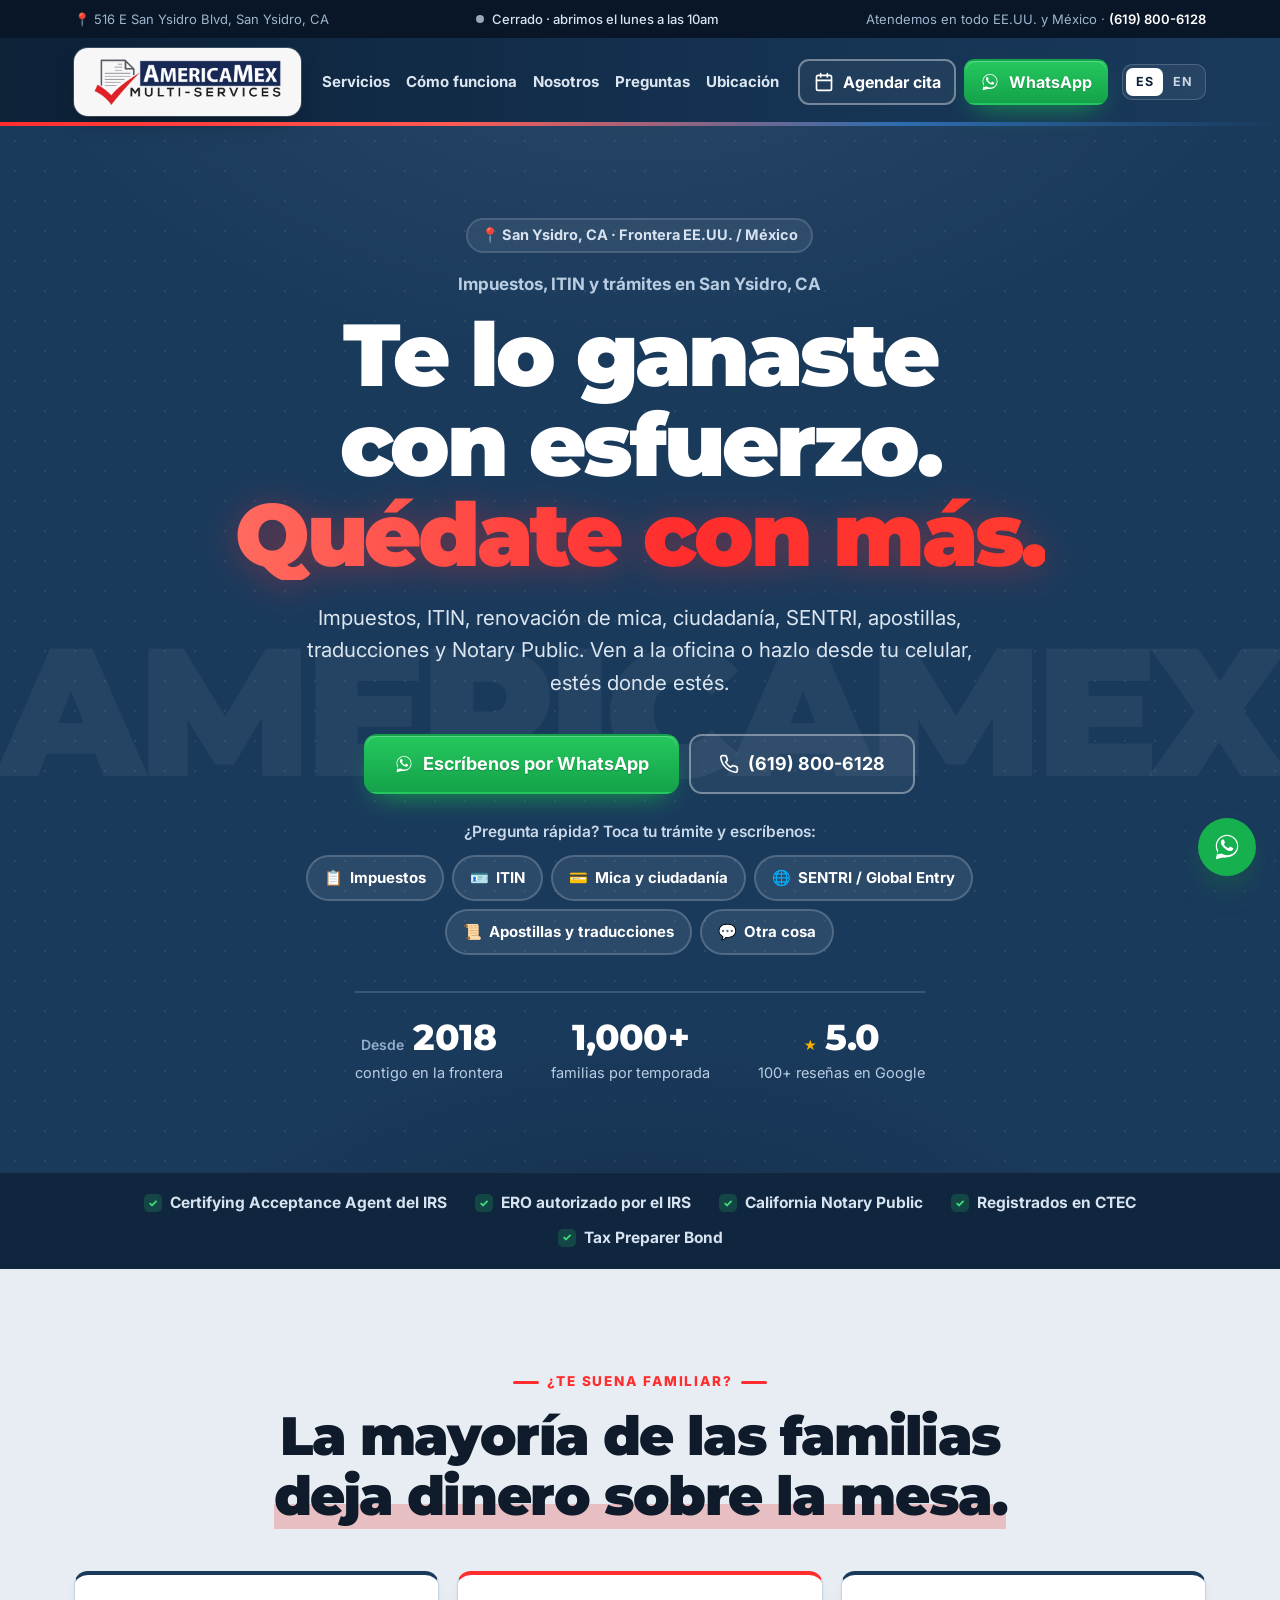
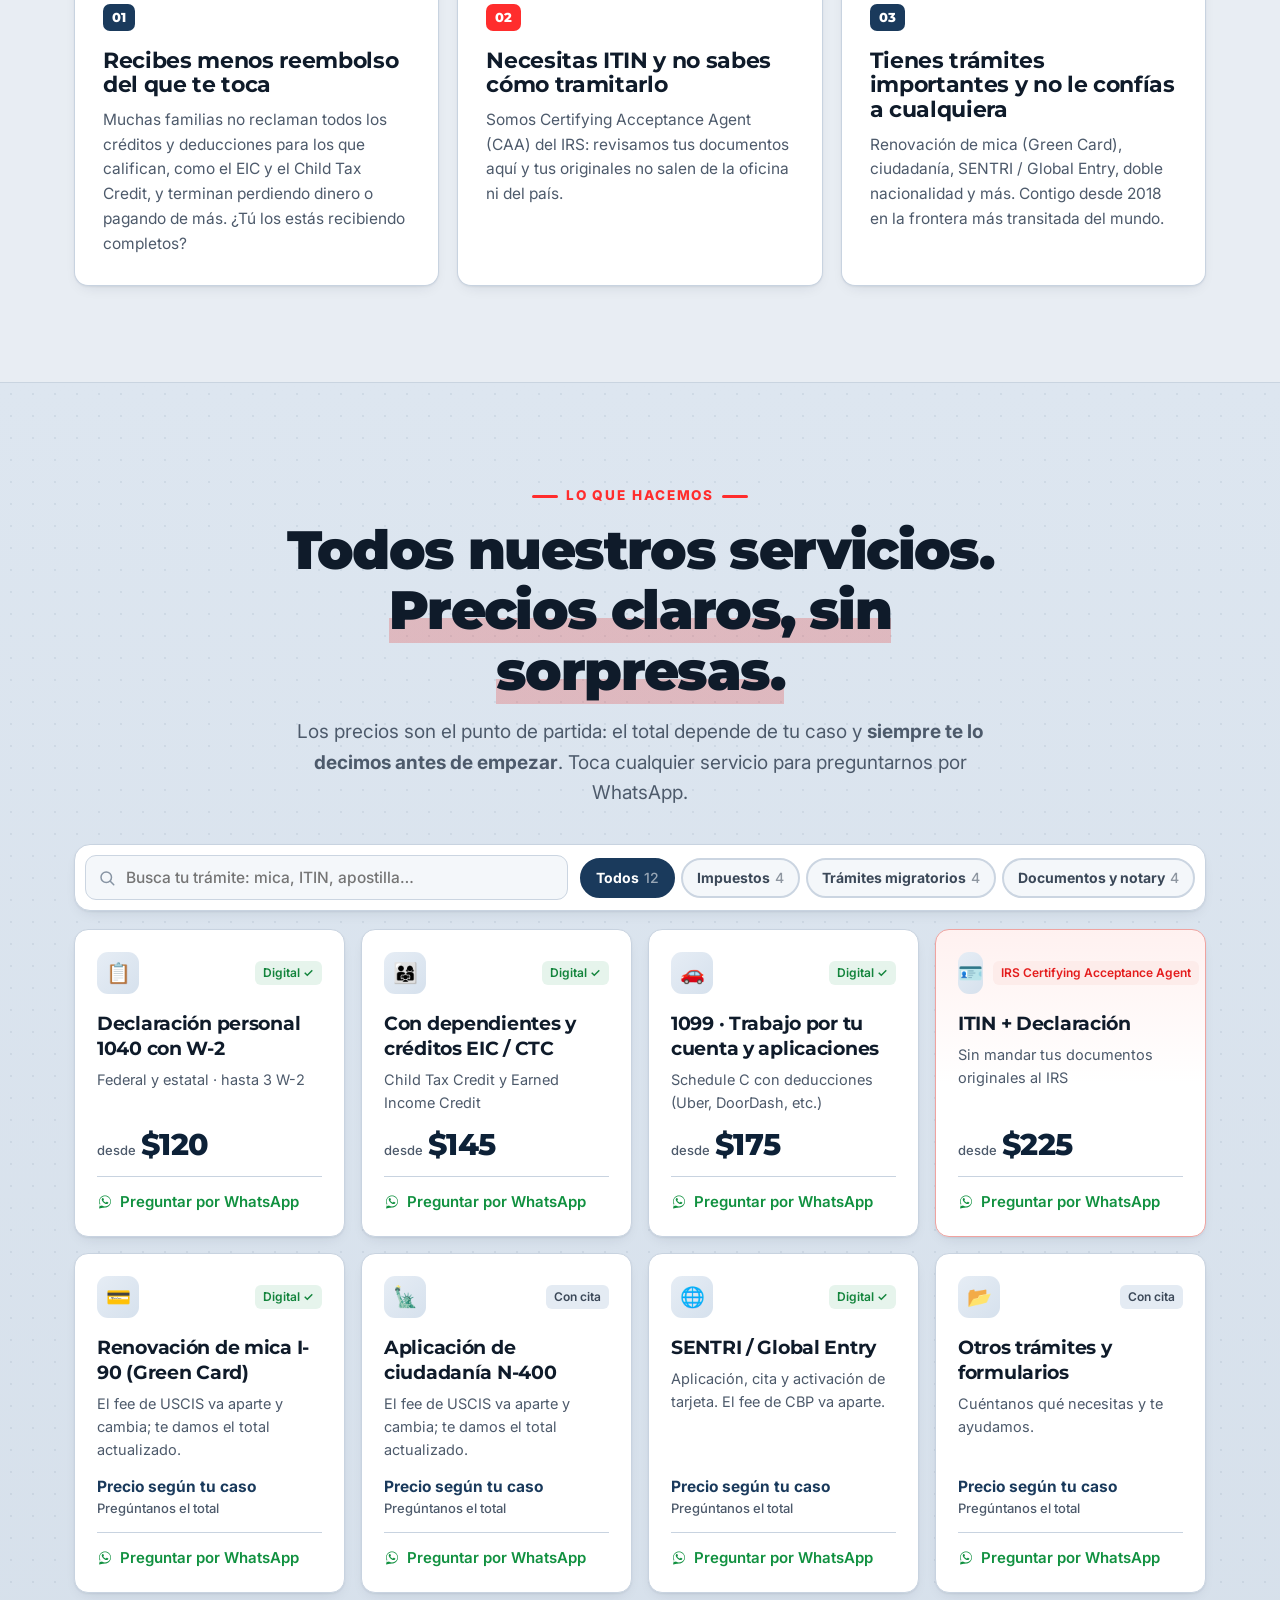
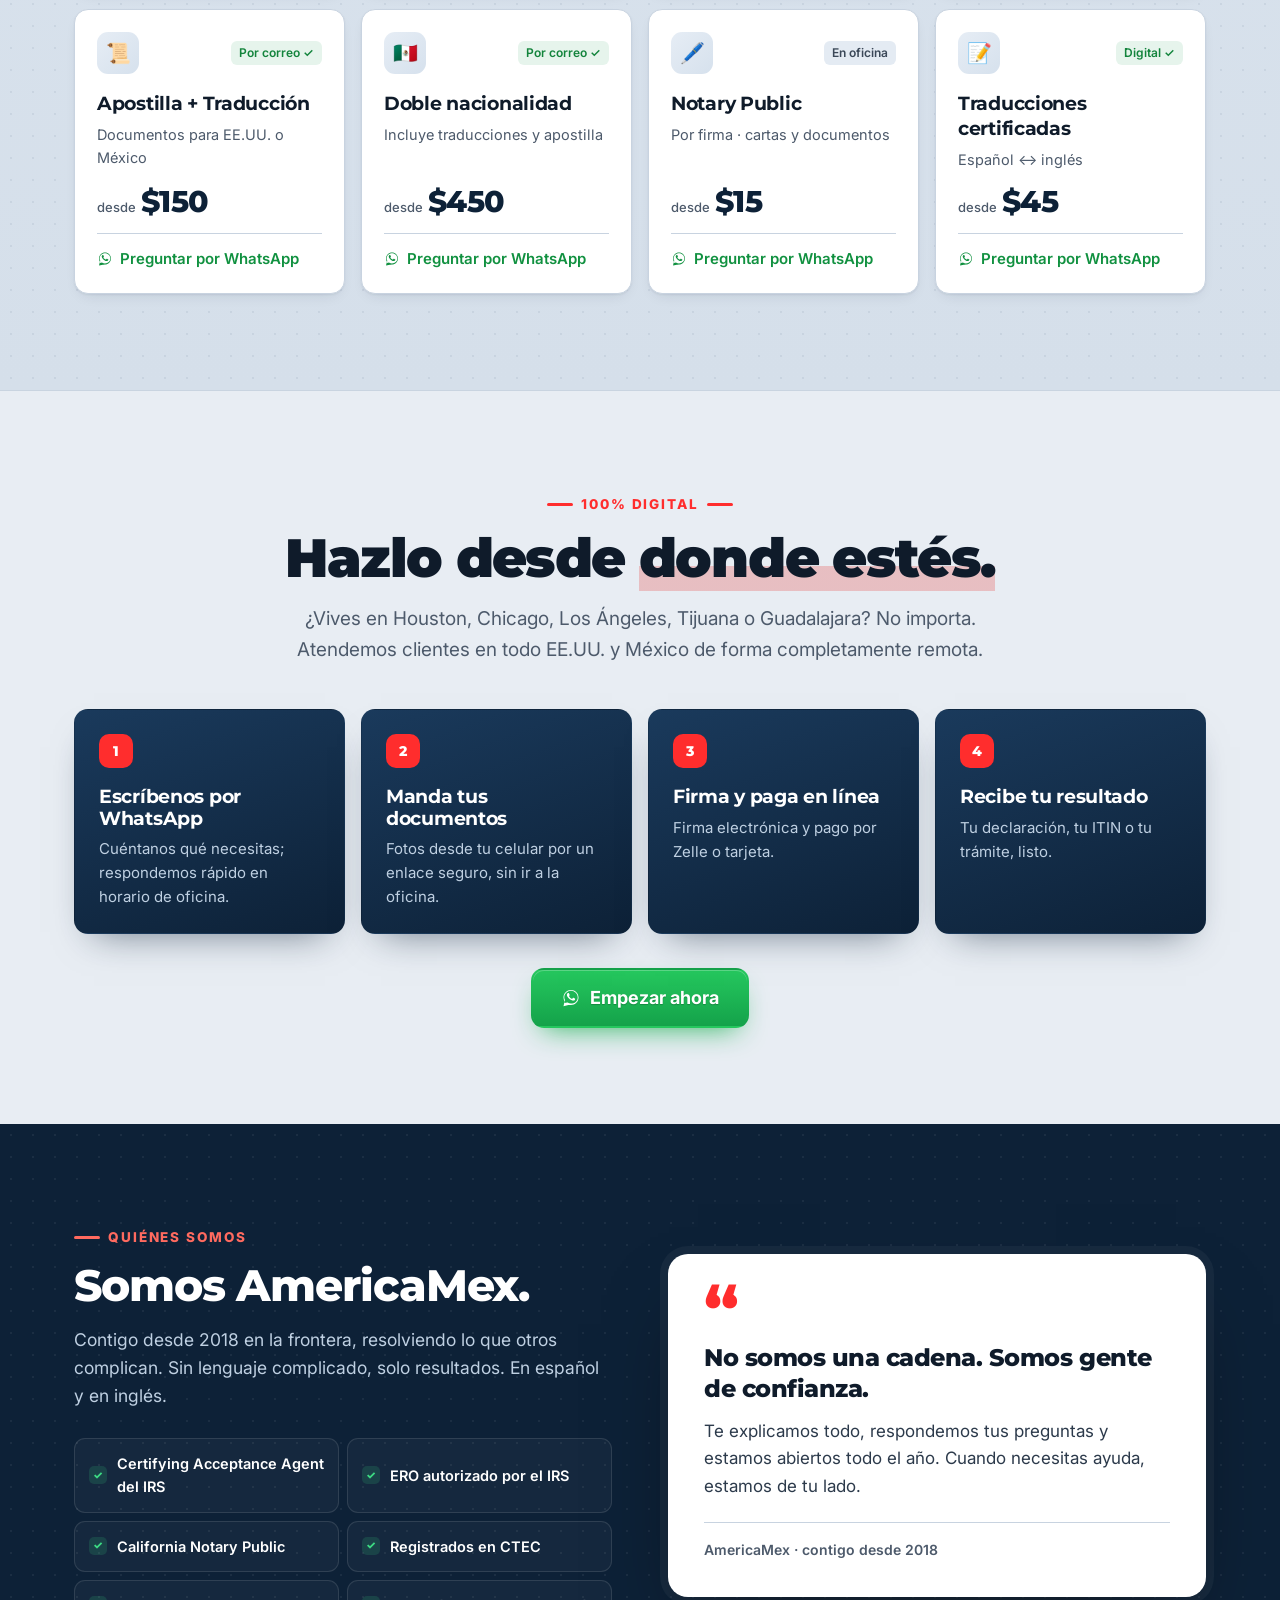
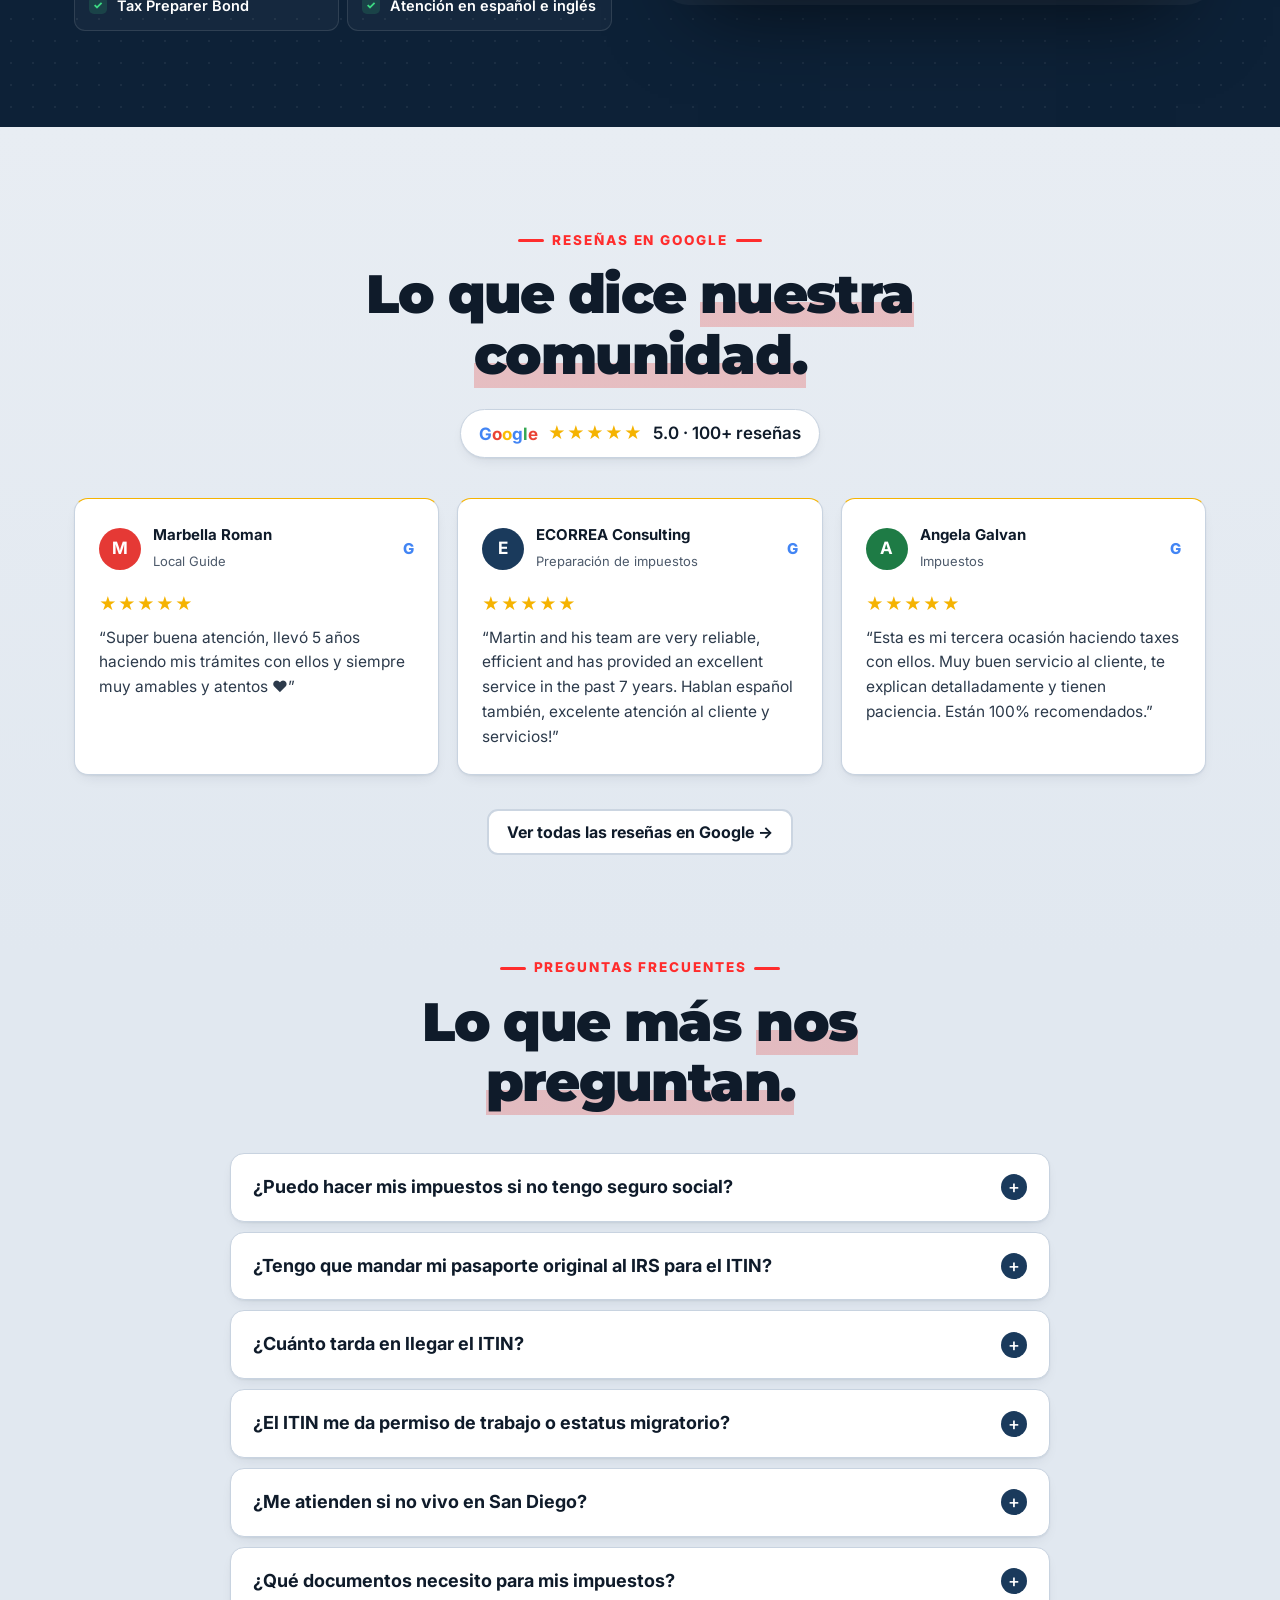
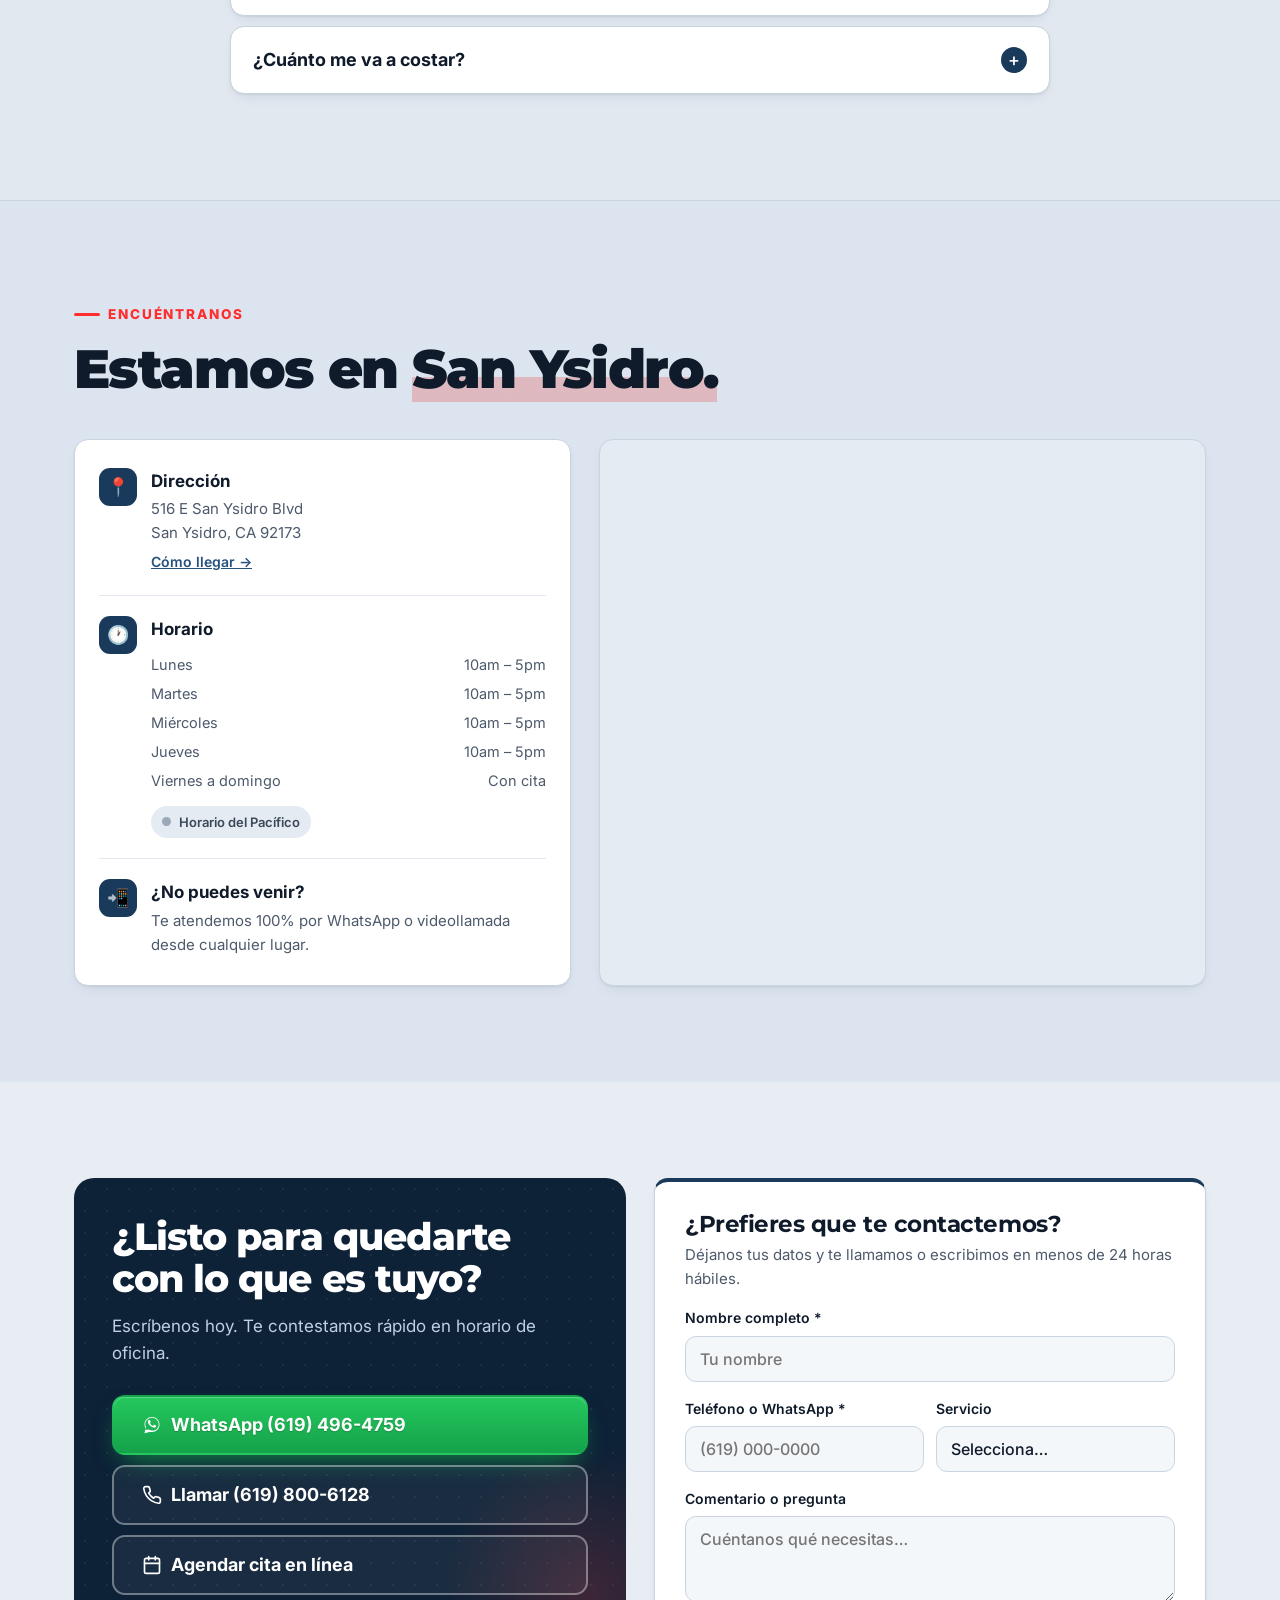
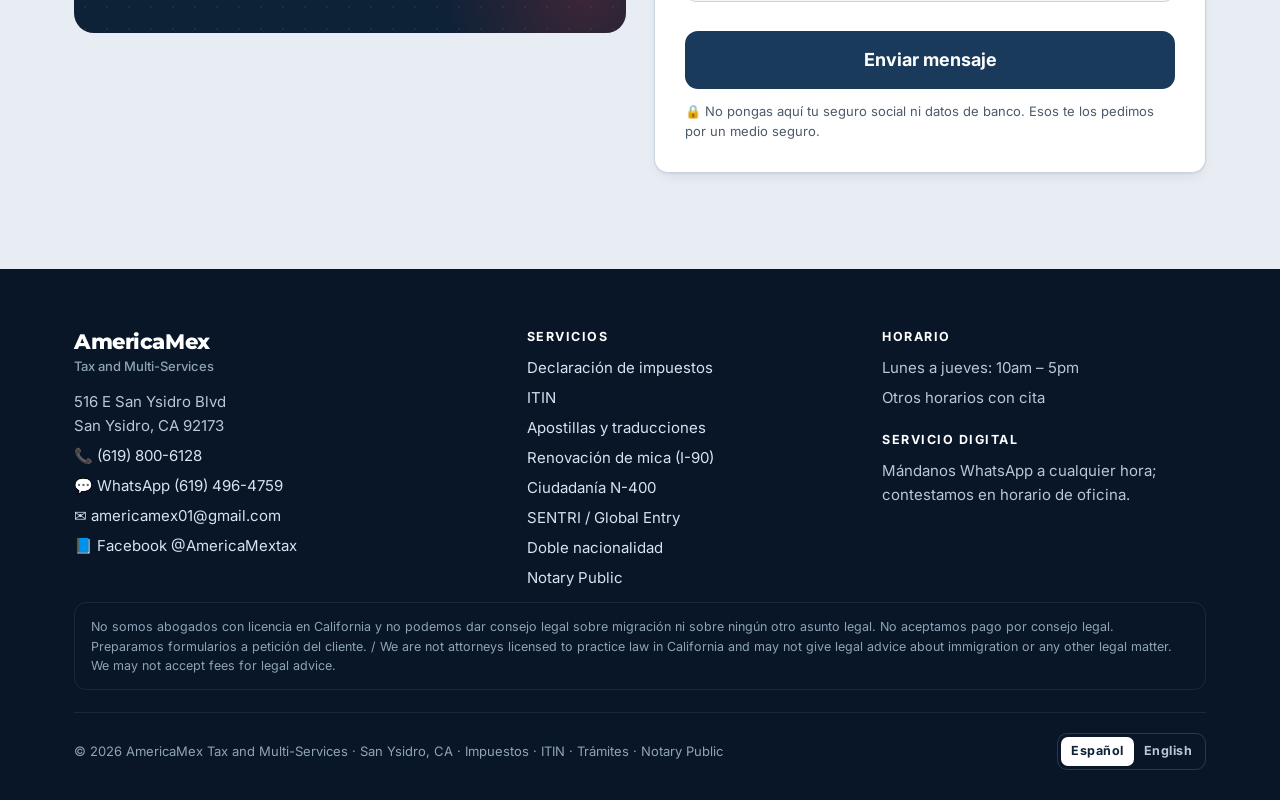
==== commit 4276b5f0: "Add files via upload" ====
--- a/index.html
+++ b/index.html
@@ -827,6 +827,68 @@
   .ask-chip{font-size:13px;padding:7px 12px}
 }
 
+/* ===== v5 · Más poder: rojo brillante, verde vivo, letras grandes, líneas marcadas ===== */
+:root{--red:#FF2D2D; --red-d:#E41C1C; --coral:#FF5A52; --wa:#17B04F; --wa-d:#119140; --ok:#13843C; --line:#C8D3E0}
+body{font-size:17px}
+/* botones */
+.btn{font-weight:700;font-size:16px;border-width:2px}
+.btn-lg{padding:18px 28px;font-size:18px;border-radius:13px}
+.btn-wa{background:linear-gradient(180deg,#25C85E 0%,#14A24A 100%);color:#fff;text-shadow:0 1px 1px rgba(0,0,0,.22);box-shadow:0 12px 28px -12px rgba(23,176,79,.9),inset 0 1px 0 rgba(255,255,255,.25)}
+.btn-wa:hover{background:linear-gradient(180deg,#22BA57 0%,#108A3E 100%)}
+.btn-ghost{border-color:rgba(255,255,255,.38)!important}
+.btn-ghost:hover{border-color:#fff!important}
+/* hero */
+.hero h1 .big{font-size:clamp(42px,7.2vw,88px)}
+.hero h1 em{background:linear-gradient(90deg,#FF6A5F 0%,#FF2D2D 55%,#FF3B30 100%);-webkit-background-clip:text;background-clip:text;color:transparent;filter:drop-shadow(0 4px 18px rgba(255,45,45,.35))}
+.hero h1 .kw{font-size:17px;font-weight:700;color:#B9CDE2}
+.hero-sub{font-size:20.5px;color:#DCE6F1}
+.hero .pill{font-size:14.5px;font-weight:700;border-width:2px}
+.hero-stats b{font-size:36px}
+.hero-stats span{font-size:14.5px;color:#B9CDE2}
+.hero-stats{border-top-width:2px}
+.ask-lbl{font-size:15.5px;color:#C9D9EA}
+.ask-chip{font-size:15px;font-weight:700;border-width:2px;padding:9px 16px}
+.ask-chip:hover,.ask-chip:focus-visible{background:var(--wa);border-color:var(--wa)}
+.hero-wm{color:rgba(255,255,255,.05)}
+/* encabezado */
+.site-header::before{height:4px;background:linear-gradient(90deg,#FF2D2D,#FF5A52 35%,#2E6DB0 70%,#1A3A5C)}
+.main-nav a.lk{font-size:16px;font-weight:700;color:#DCE6F1}
+.main-nav a.lk::after{height:3px}
+/* barra de credenciales */
+.trust li{font-size:15.5px;font-weight:700}
+.trust .ck{background:rgba(37,200,94,.2);color:#3BE07A}
+/* secciones */
+.eyebrow{font-size:13.5px;font-weight:800;color:var(--red)}
+.eyebrow::before,.sec-h.center .eyebrow::after{width:26px;height:3px}
+.eyebrow.light{color:#FF6A5F}
+.sec-h h2{font-size:clamp(34px,4.6vw,54px);font-weight:900;letter-spacing:-.03em}
+.sec-h p{font-size:19px}
+.card{border-width:1.5px}
+.pcard{border-top-width:4px}
+.pcard h3{font-size:22px}
+.scard h3{font-size:19px}
+.step h3{font-size:19px}
+.sprice{font-size:30px;color:var(--navy-d)}
+.sask{font-size:15px;color:var(--wa-d);border-top-width:1.5px}
+.scard:hover{border-color:var(--red)}
+.chip{font-weight:700;border-width:2px}
+.faq-list summary{font-size:18px;font-weight:700}
+.form{border-top-width:4px}
+.irow b,.irow strong{font-size:17px}
+@media (max-width:640px){
+  body{font-size:16.5px}
+  .hero h1 .big{font-size:clamp(34px,10vw,46px)}
+  .hero-sub{font-size:17.5px}
+  .btn-lg{padding:16px 20px;font-size:17px}
+  .hero-stats b{font-size:28px}
+  .sec-h h2{font-size:clamp(30px,8.6vw,38px)}
+  .sec-h p{font-size:17px}
+}
+.logo-wrap,.logo-plate{flex-shrink:0}
+.logo-img{max-width:none}
+@media (min-width:1061px){.main-nav a.lk{padding:8px 9px}}
+@media (min-width:1061px) and (max-width:1320px){.main-nav a.lk{font-size:15px;padding:8px 7px}.site-header .btn{padding:11px 14px}}
+
   </style>
 </head>
 <body>
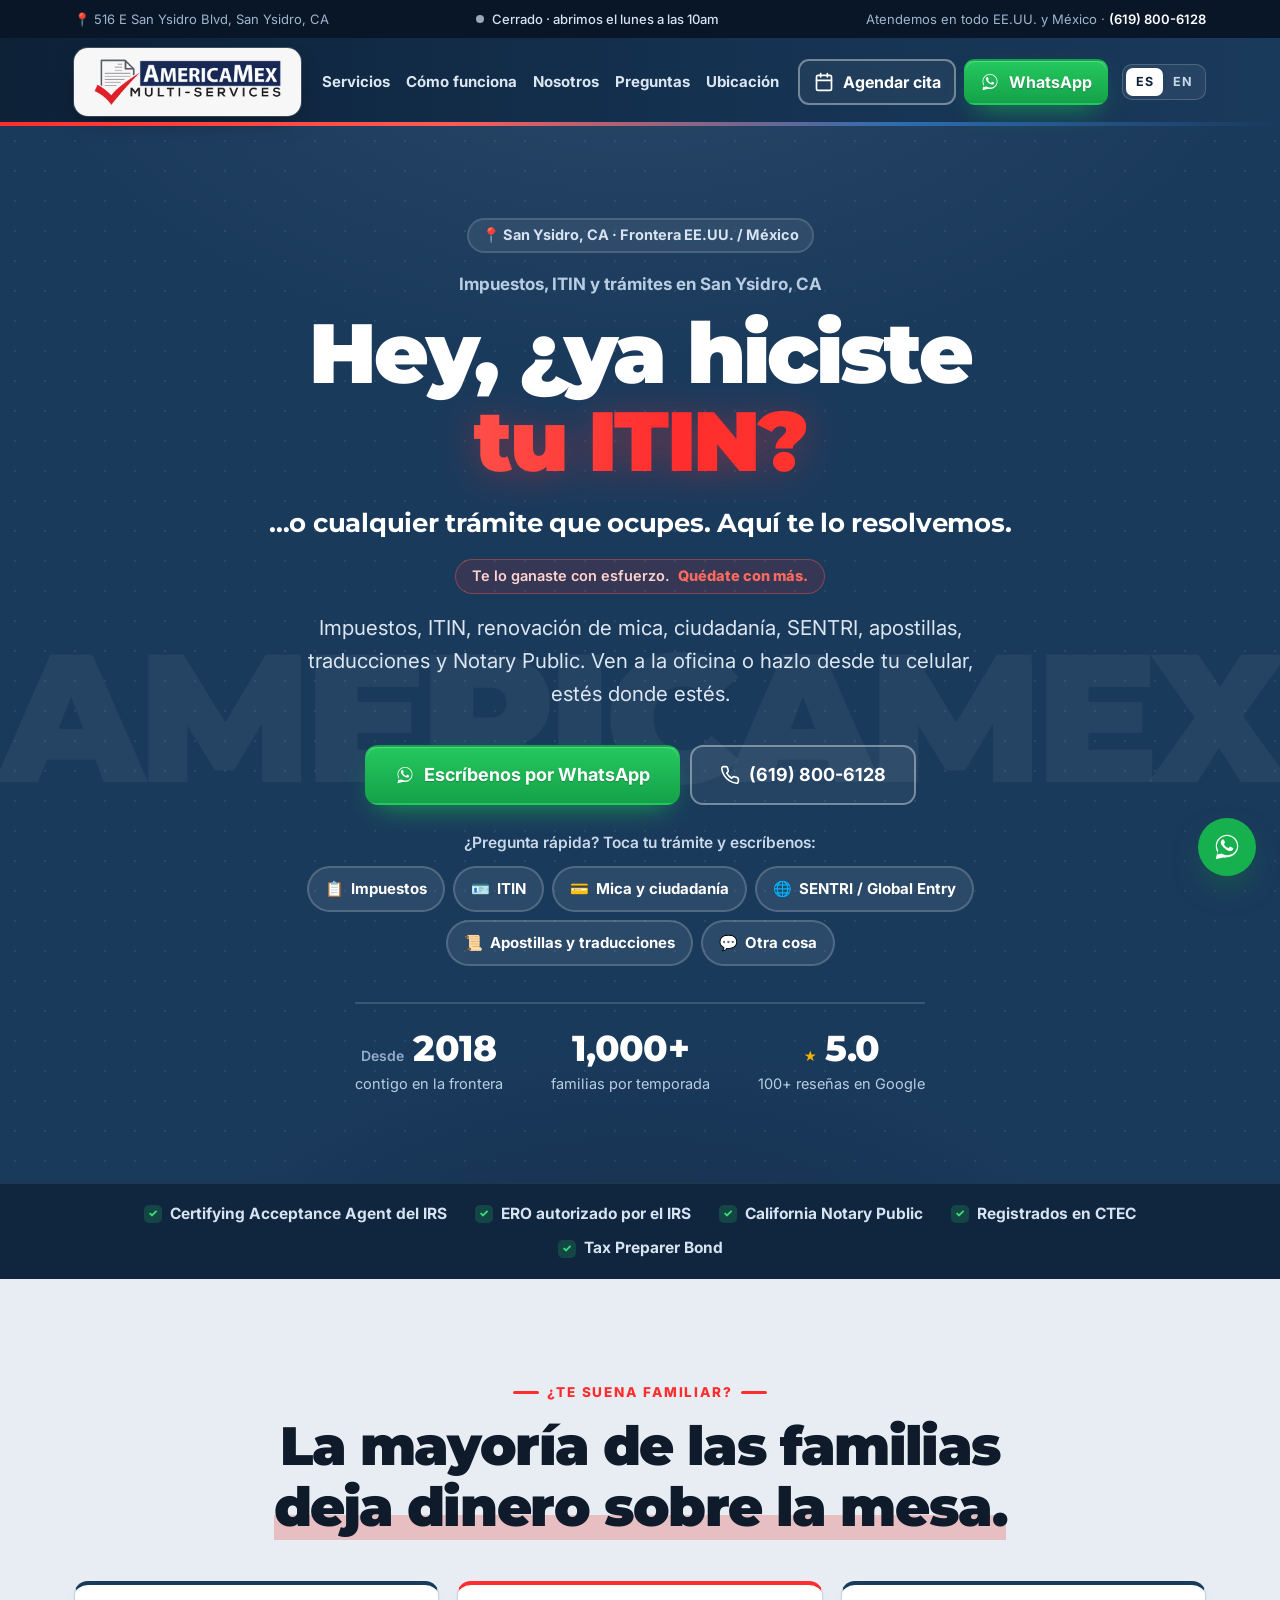
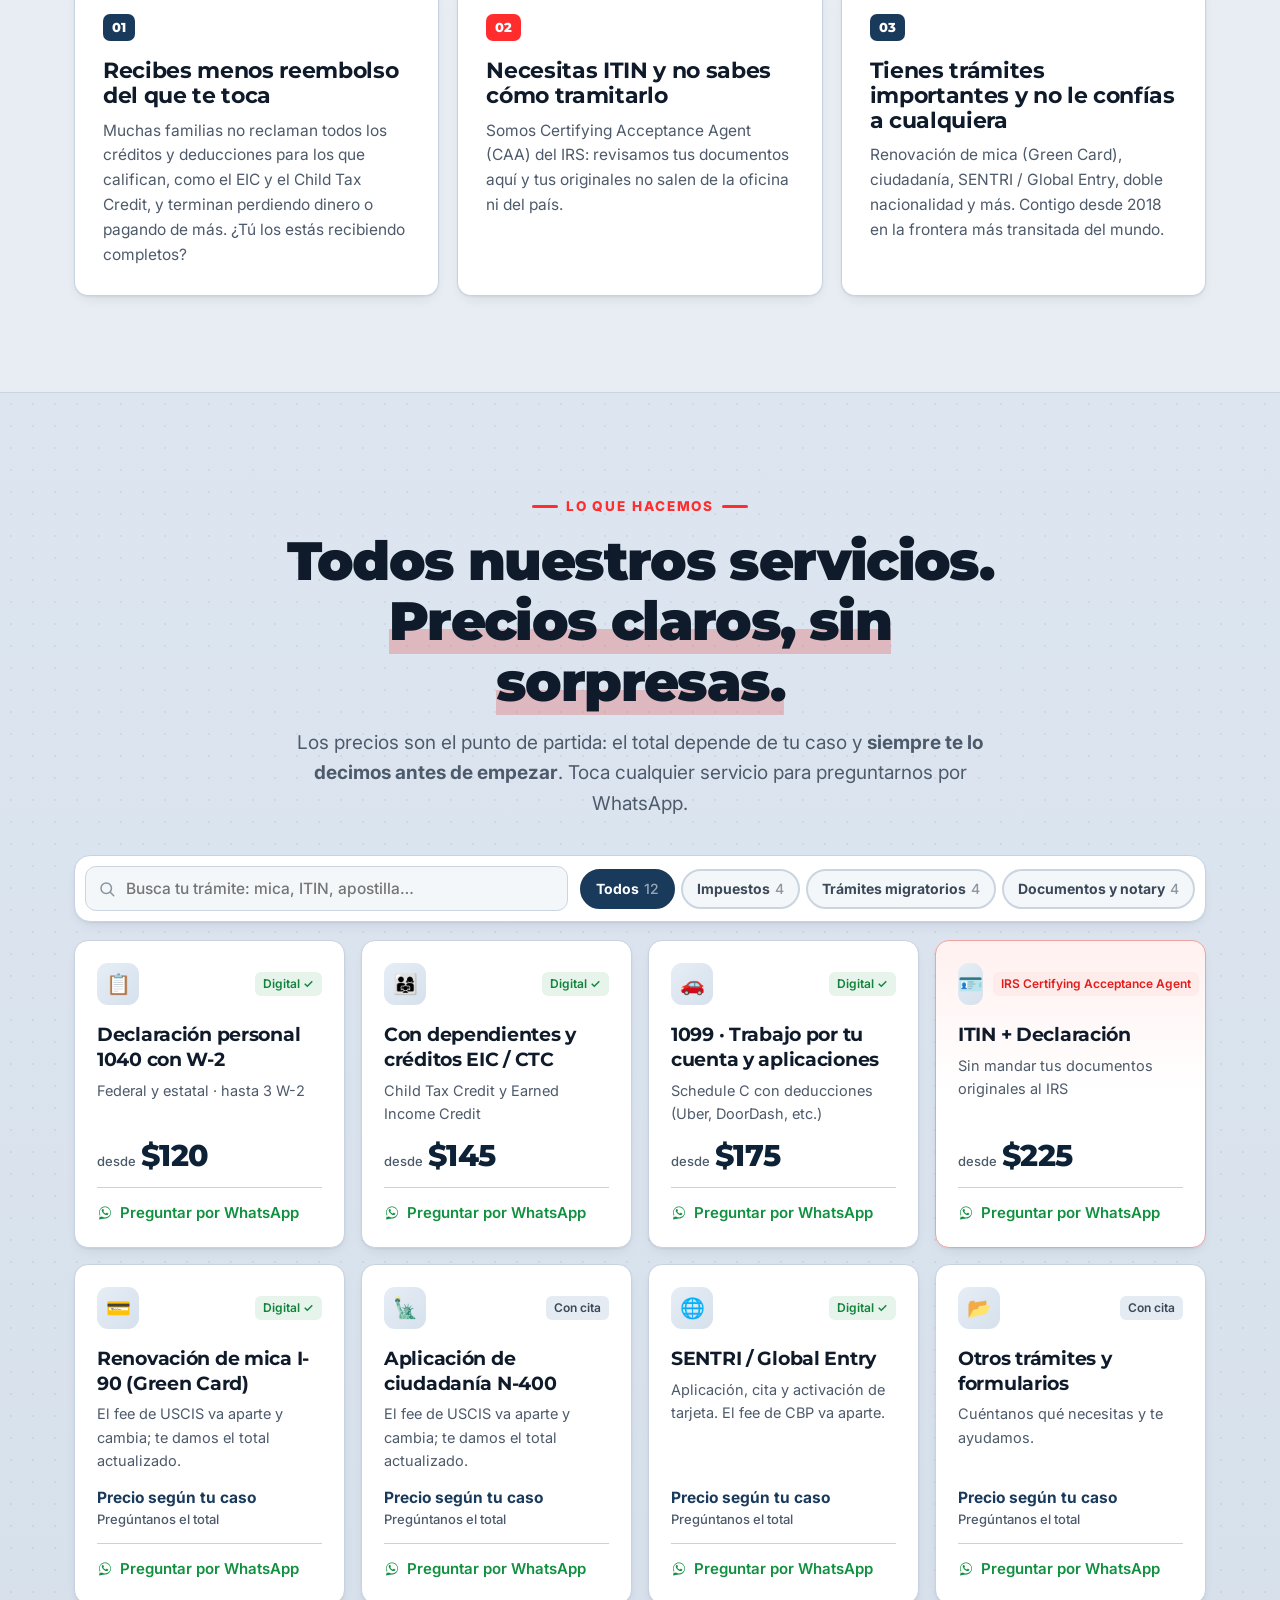
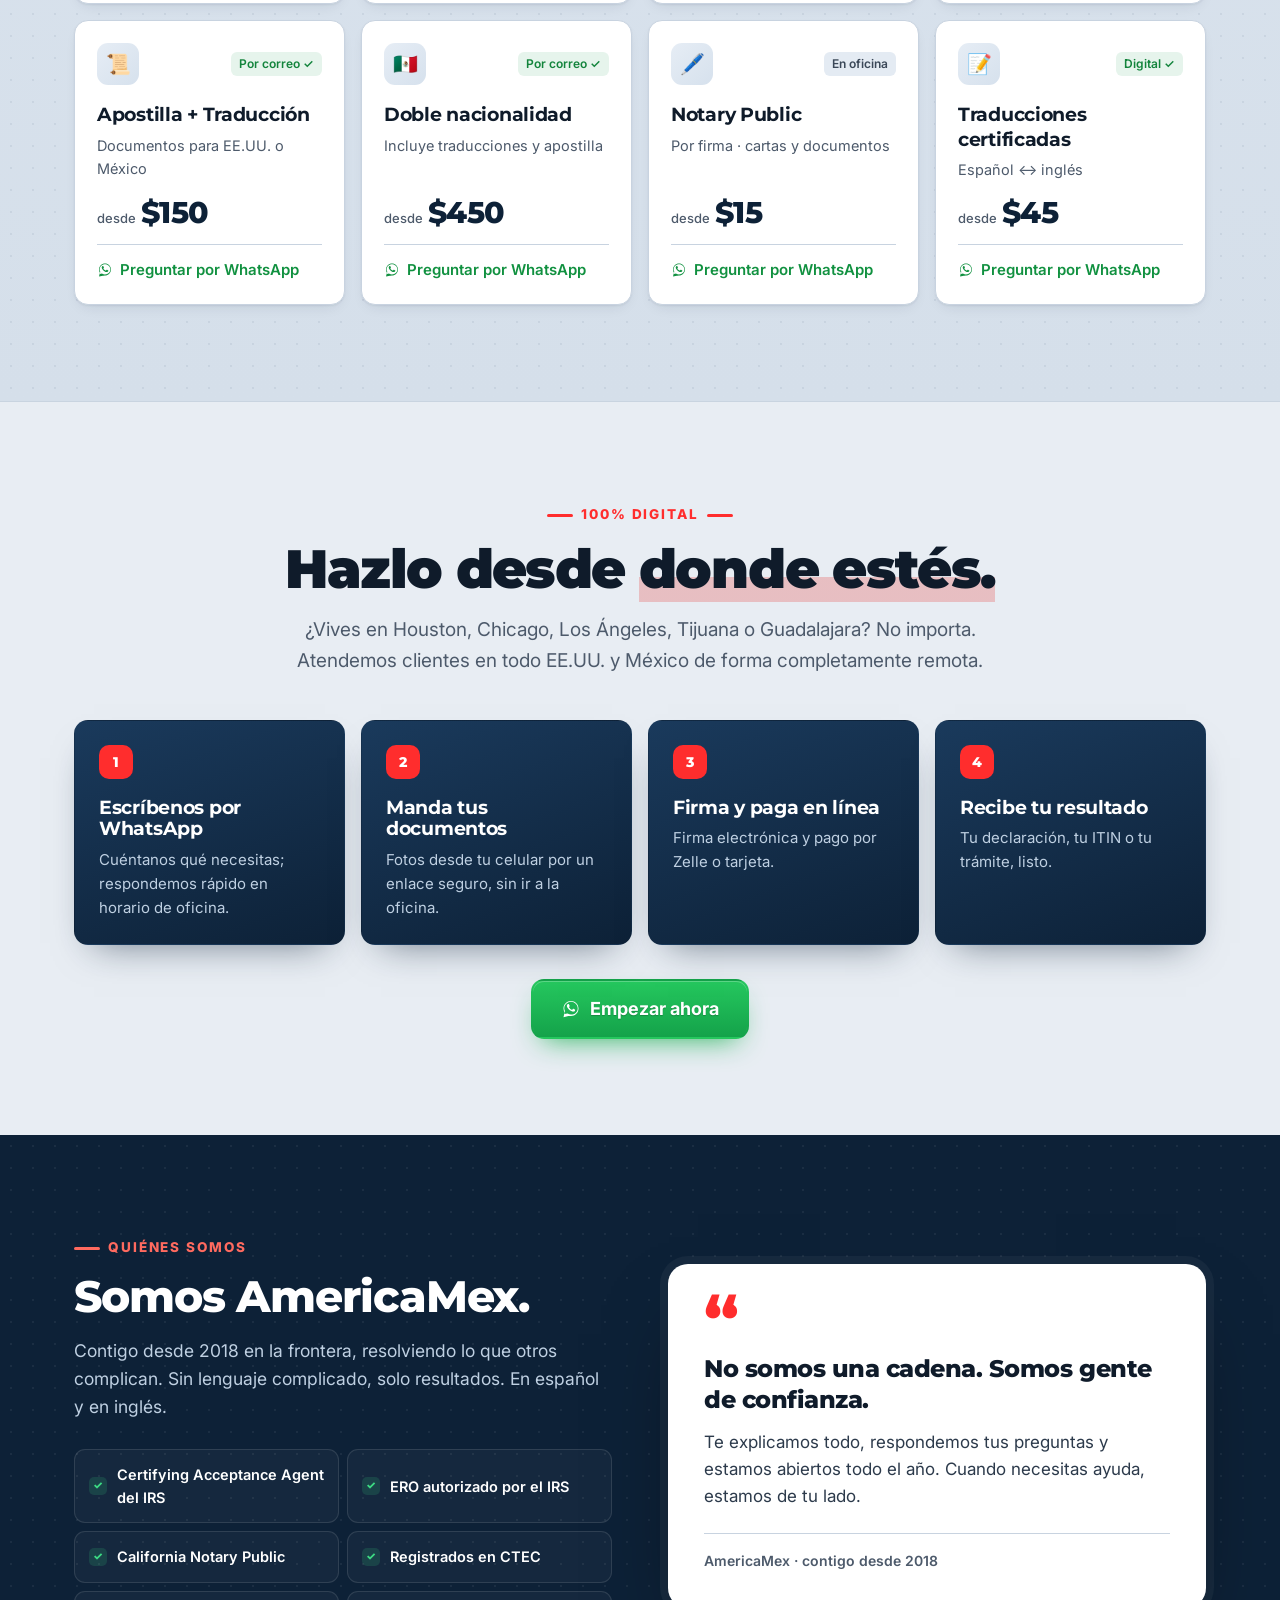
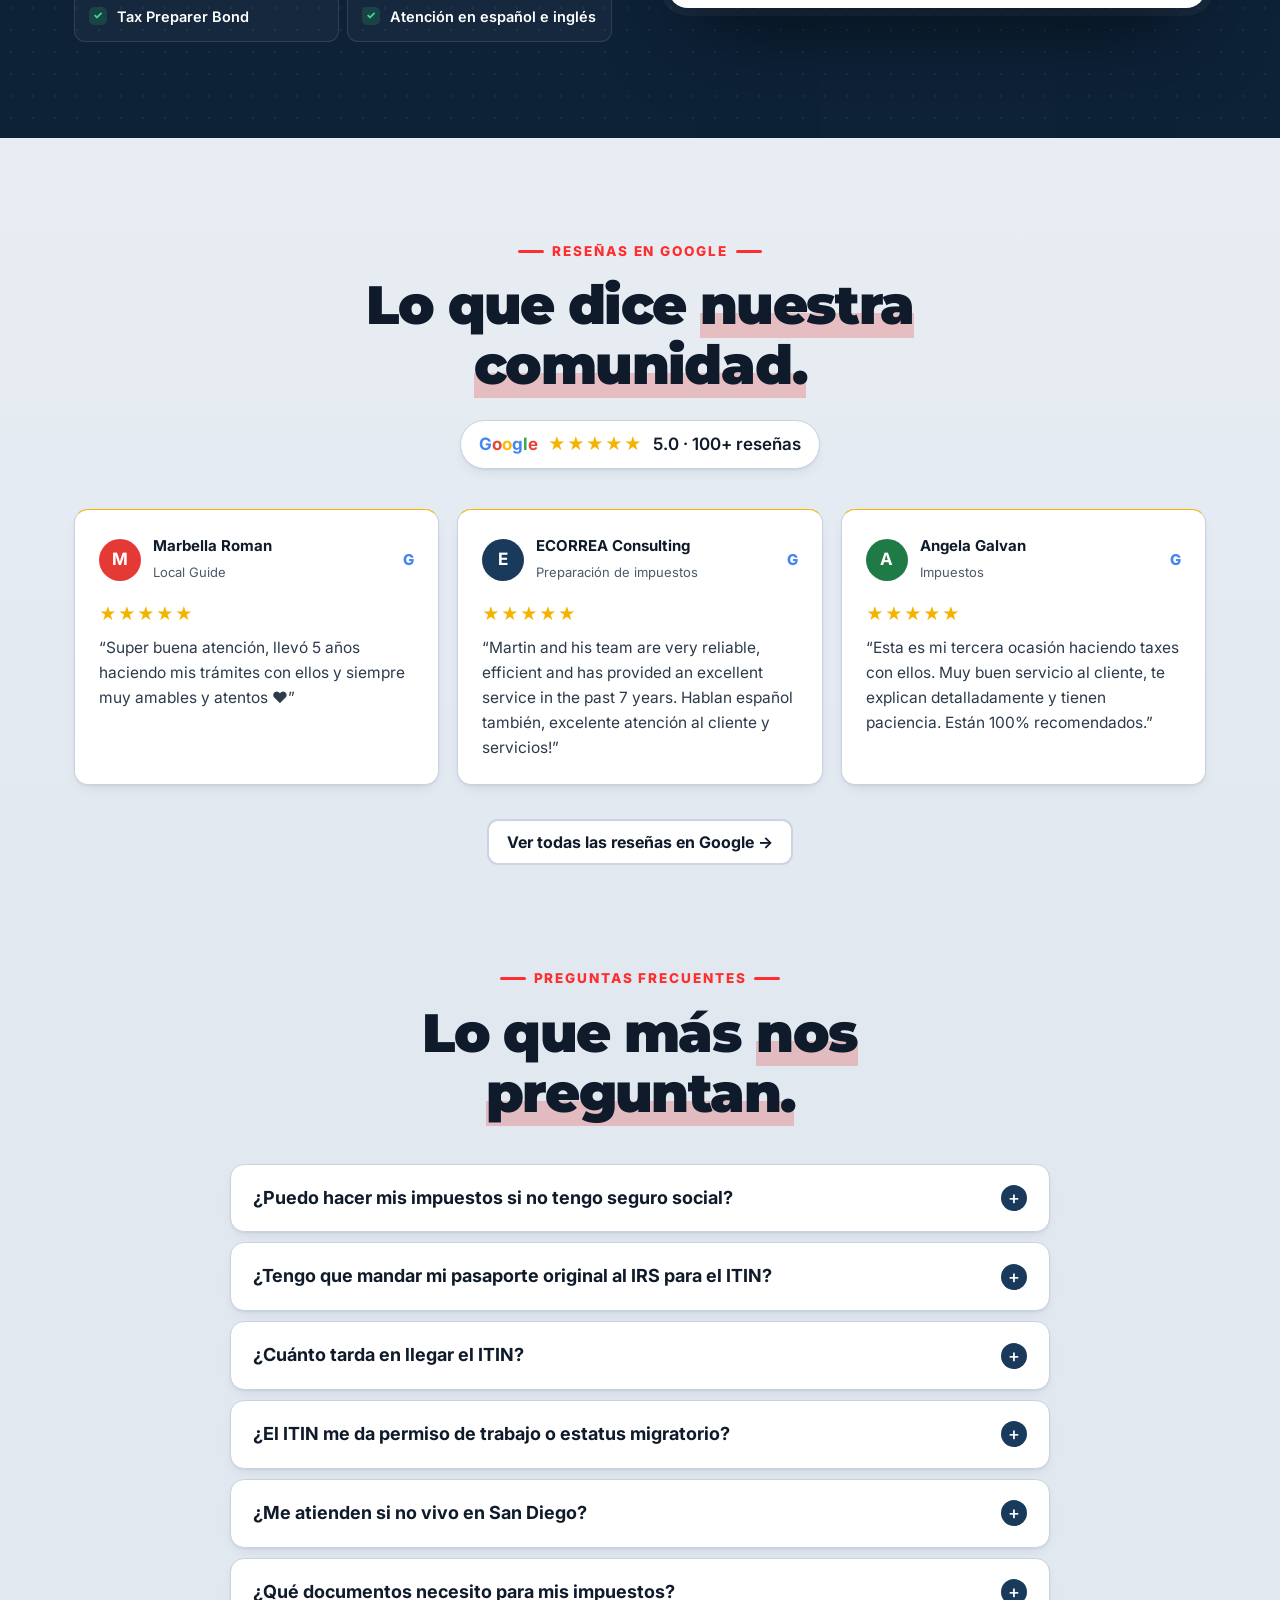
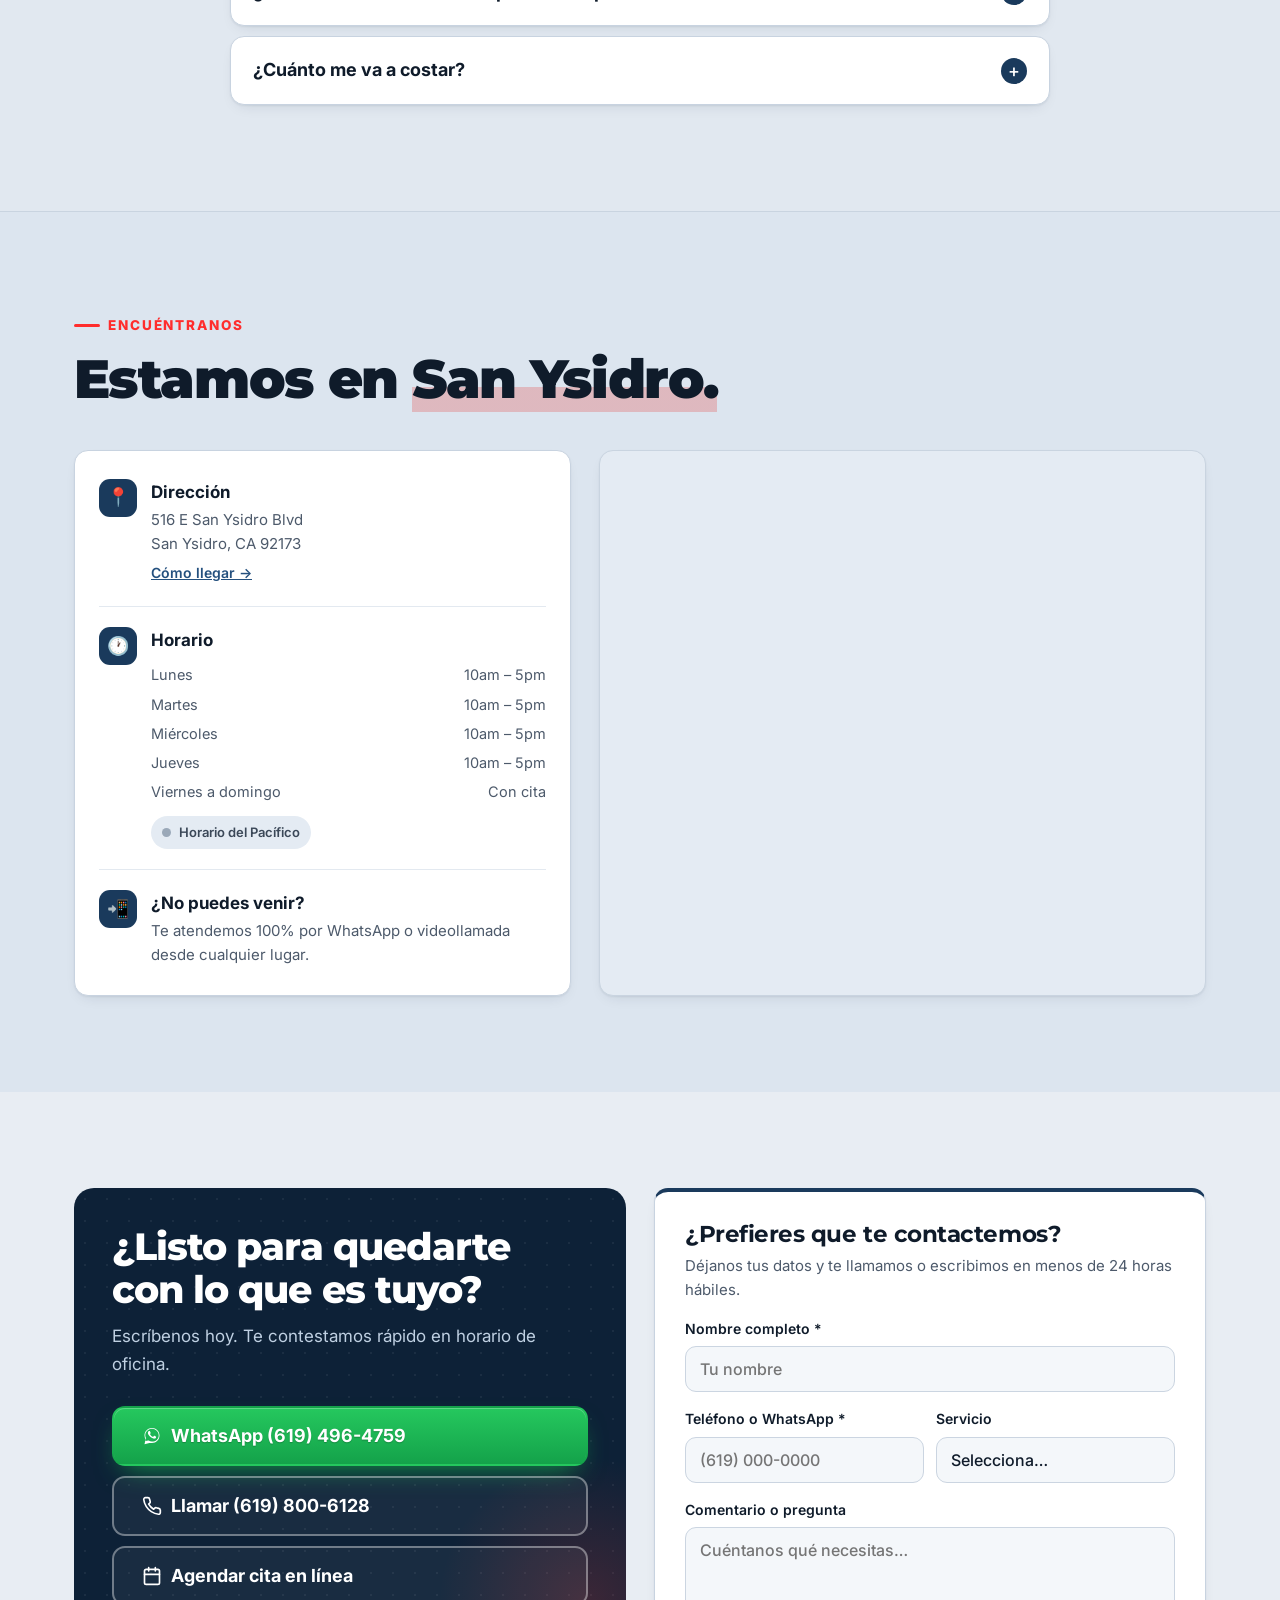
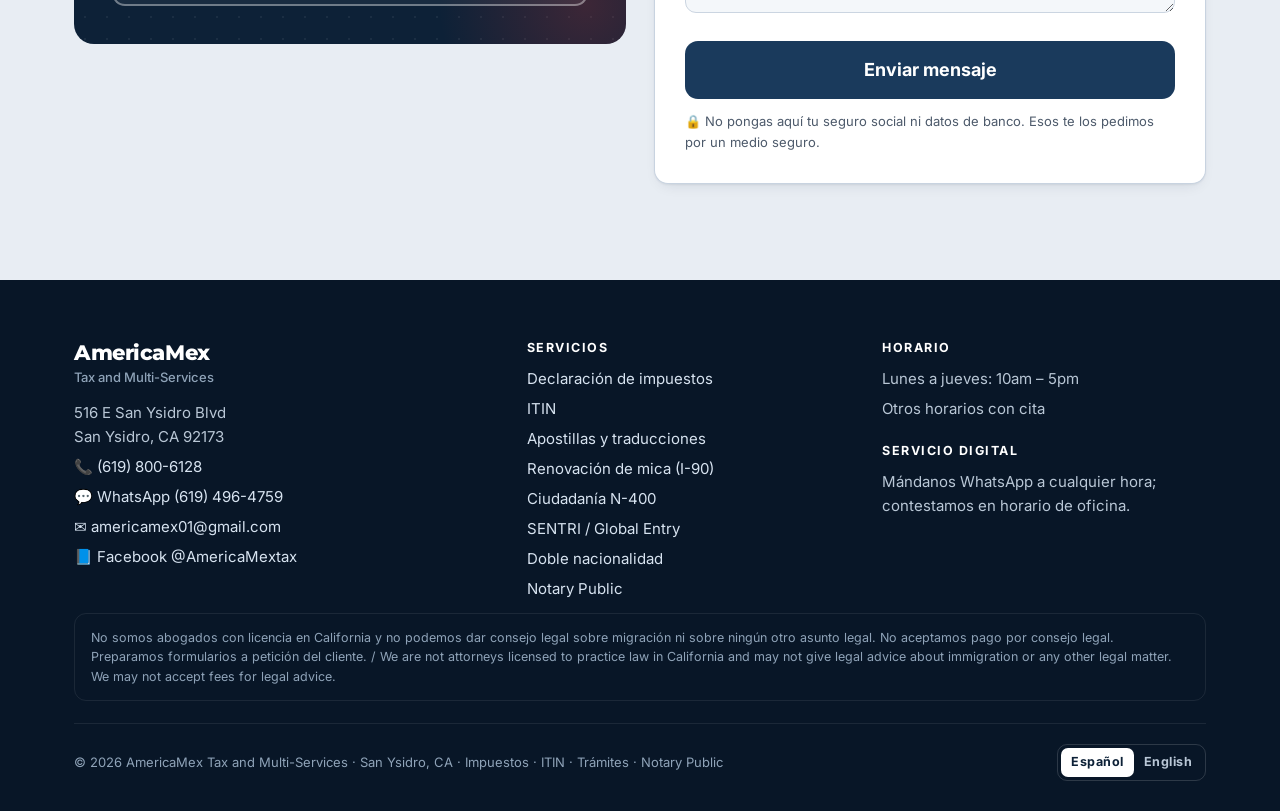
==== commit b5c7a989: "Add files via upload" ====
--- a/index.html
+++ b/index.html
@@ -889,6 +889,24 @@
 @media (min-width:1061px){.main-nav a.lk{padding:8px 9px}}
 @media (min-width:1061px) and (max-width:1320px){.main-nav a.lk{font-size:15px;padding:8px 7px}.site-header .btn{padding:11px 14px}}
 
+/* ===== v6 · Gancho "Hey, ¿ya hiciste tus impuestos?" ===== */
+.hero h1 .big{font-size:clamp(40px,6.6vw,84px);line-height:1.04}
+.hero h1 .big .l{white-space:nowrap}
+.hero h1 em.rot{display:block;min-height:1.08em;transition:opacity .3s ease,transform .3s ease}
+.hero h1 em.rot.out{opacity:0;transform:translateY(-.25em)}
+.hero h1 em.rot.in{animation:rotIn .42s cubic-bezier(.2,.8,.2,1)}
+@keyframes rotIn{from{opacity:0;transform:translateY(.3em)}to{opacity:1;transform:none}}
+.hero-after{margin:18px auto 0;max-width:760px;font:700 clamp(19px,2.2vw,26px)/1.35 var(--fd);color:#fff;letter-spacing:-.01em}
+.hero-motto{display:inline-flex;align-items:center;gap:8px;margin:18px auto 0;padding:7px 16px;border-radius:999px;background:rgba(255,45,45,.12);border:1px solid rgba(255,90,82,.4);font:600 14.5px/1.3 var(--fu);color:#FFD2CF}
+.hero-motto b{color:#FF6A5F;font-weight:800}
+.hero-sub{margin-top:18px}
+@media (max-width:640px){
+  .hero h1 .big{font-size:clamp(30px,9vw,42px)}
+  .hero h1 .big .l{white-space:normal}
+  .hero-after{font-size:18px}
+  .hero-motto{font-size:13px;padding:6px 12px;flex-wrap:wrap;justify-content:center}
+}
+
   </style>
 </head>
 <body>
@@ -950,8 +968,10 @@
           <span class="pill">📍 San Ysidro, CA · Frontera EE.UU. / México</span>
           <h1>
             <span class="kw">Impuestos, ITIN y trámites en San Ysidro, CA</span>
-            <span class="big"><span class="l">Te lo ganaste</span> <span class="l">con esfuerzo.</span> <em>Quédate con más.</em></span>
+            <span class="big"><span class="l">Hey, ¿ya hiciste</span> <em class="rot" id="heroRot" data-words="tus impuestos?|tu ITIN?|tu ciudadanía?|tu SENTRI?|tu apostilla?|tu traducción?">tus impuestos?</em></span>
           </h1>
+          <p class="hero-after">…o cualquier trámite que ocupes. Aquí te lo resolvemos.</p>
+          <p class="hero-motto"><span>Te lo ganaste con esfuerzo.</span> <b>Quédate con más.</b></p>
           <p class="hero-sub">Impuestos, ITIN, renovación de mica, ciudadanía, SENTRI, apostillas, traducciones y Notary Public. Ven a la oficina o hazlo desde tu celular, estés donde estés.</p>
           <div class="hero-btns">
             <a href="https://wa.me/16194964759?text=Hola%2C%20vengo%20de%20su%20p%C3%A1gina%20web%20y%20quiero%20informaci%C3%B3n." target="_blank" rel="noopener" class="btn btn-wa btn-lg"><svg class="ico" aria-hidden="true"><use href="#i-wa"/></svg>Escríbenos por WhatsApp</a>
@@ -1279,6 +1299,19 @@
   </nav>
 
 <script>
+/* Pregunta del hero que va cambiando: impuestos → ITIN → ciudadanía… */
+(function(){
+  var el=document.getElementById('heroRot'); if(!el) return;
+  var w=(el.getAttribute('data-words')||'').split('|').filter(Boolean); if(w.length<2) return;
+  if(window.matchMedia&&window.matchMedia('(prefers-reduced-motion: reduce)').matches) return;
+  var i=0;
+  setInterval(function(){
+    if(document.hidden) return;
+    el.classList.add('out');
+    setTimeout(function(){ i=(i+1)%w.length; el.textContent=w[i]; el.classList.remove('out'); el.classList.add('in'); setTimeout(function(){el.classList.remove('in');},420); },320);
+  },2600);
+})();
+
 (function () {
   var TX = {"open": "Abierto ahora · cerramos a las 5pm", "today": "Cerrado · abrimos hoy a las 10am", "tomorrow": "Cerrado · abrimos mañana a las 10am", "monday": "Cerrado · abrimos el lunes a las 10am", "leave": " · déjanos tu WhatsApp y te contestamos", "sending": "Enviando…", "send": "Enviar mensaje", "ok": "✅ ¡Listo! Recibimos tus datos y te contactamos pronto.", "err": "❌ No se pudo enviar. Escríbenos por WhatsApp al (619) 496-4759.", "noname": "Escribe tu nombre.", "notel": "Escribe un teléfono de al menos 10 dígitos.", "emptymsg": "Hola, necesito ayuda con: "};
   var $ = function (id) { return document.getElementById(id); };
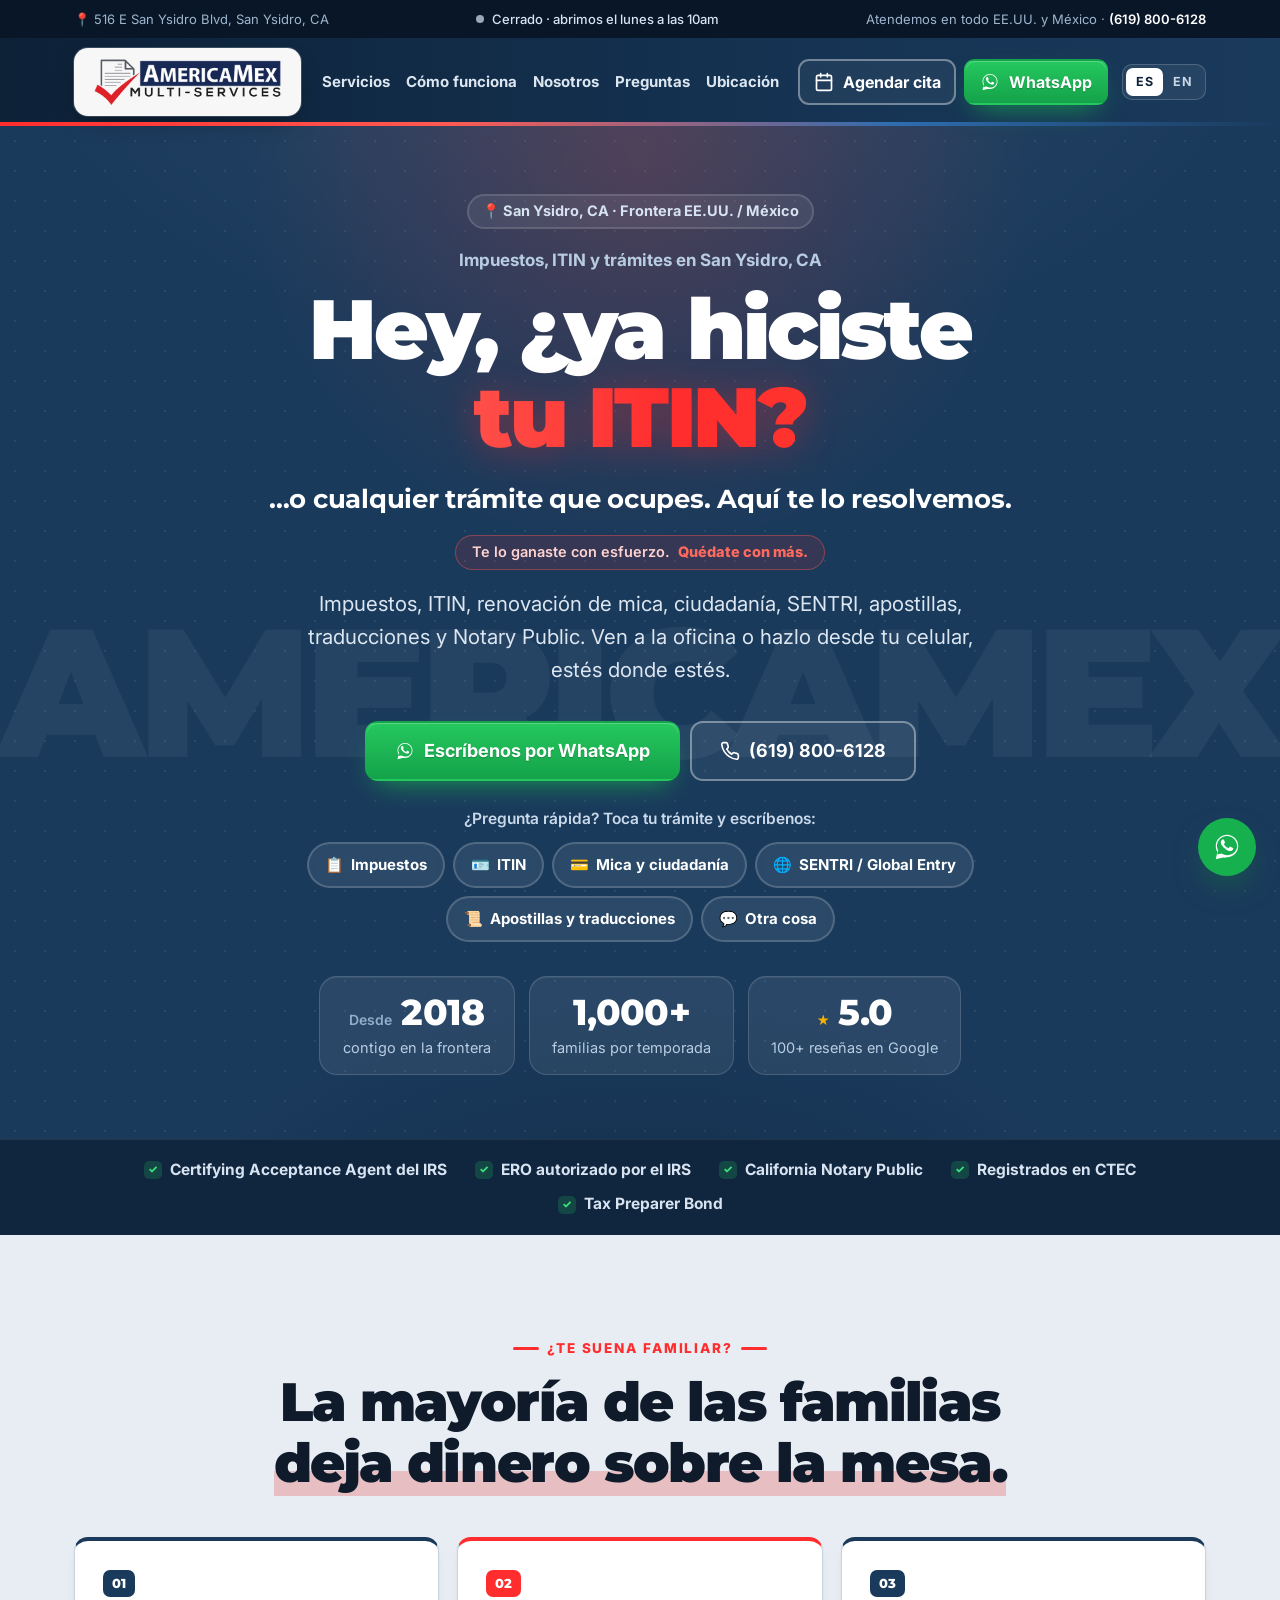
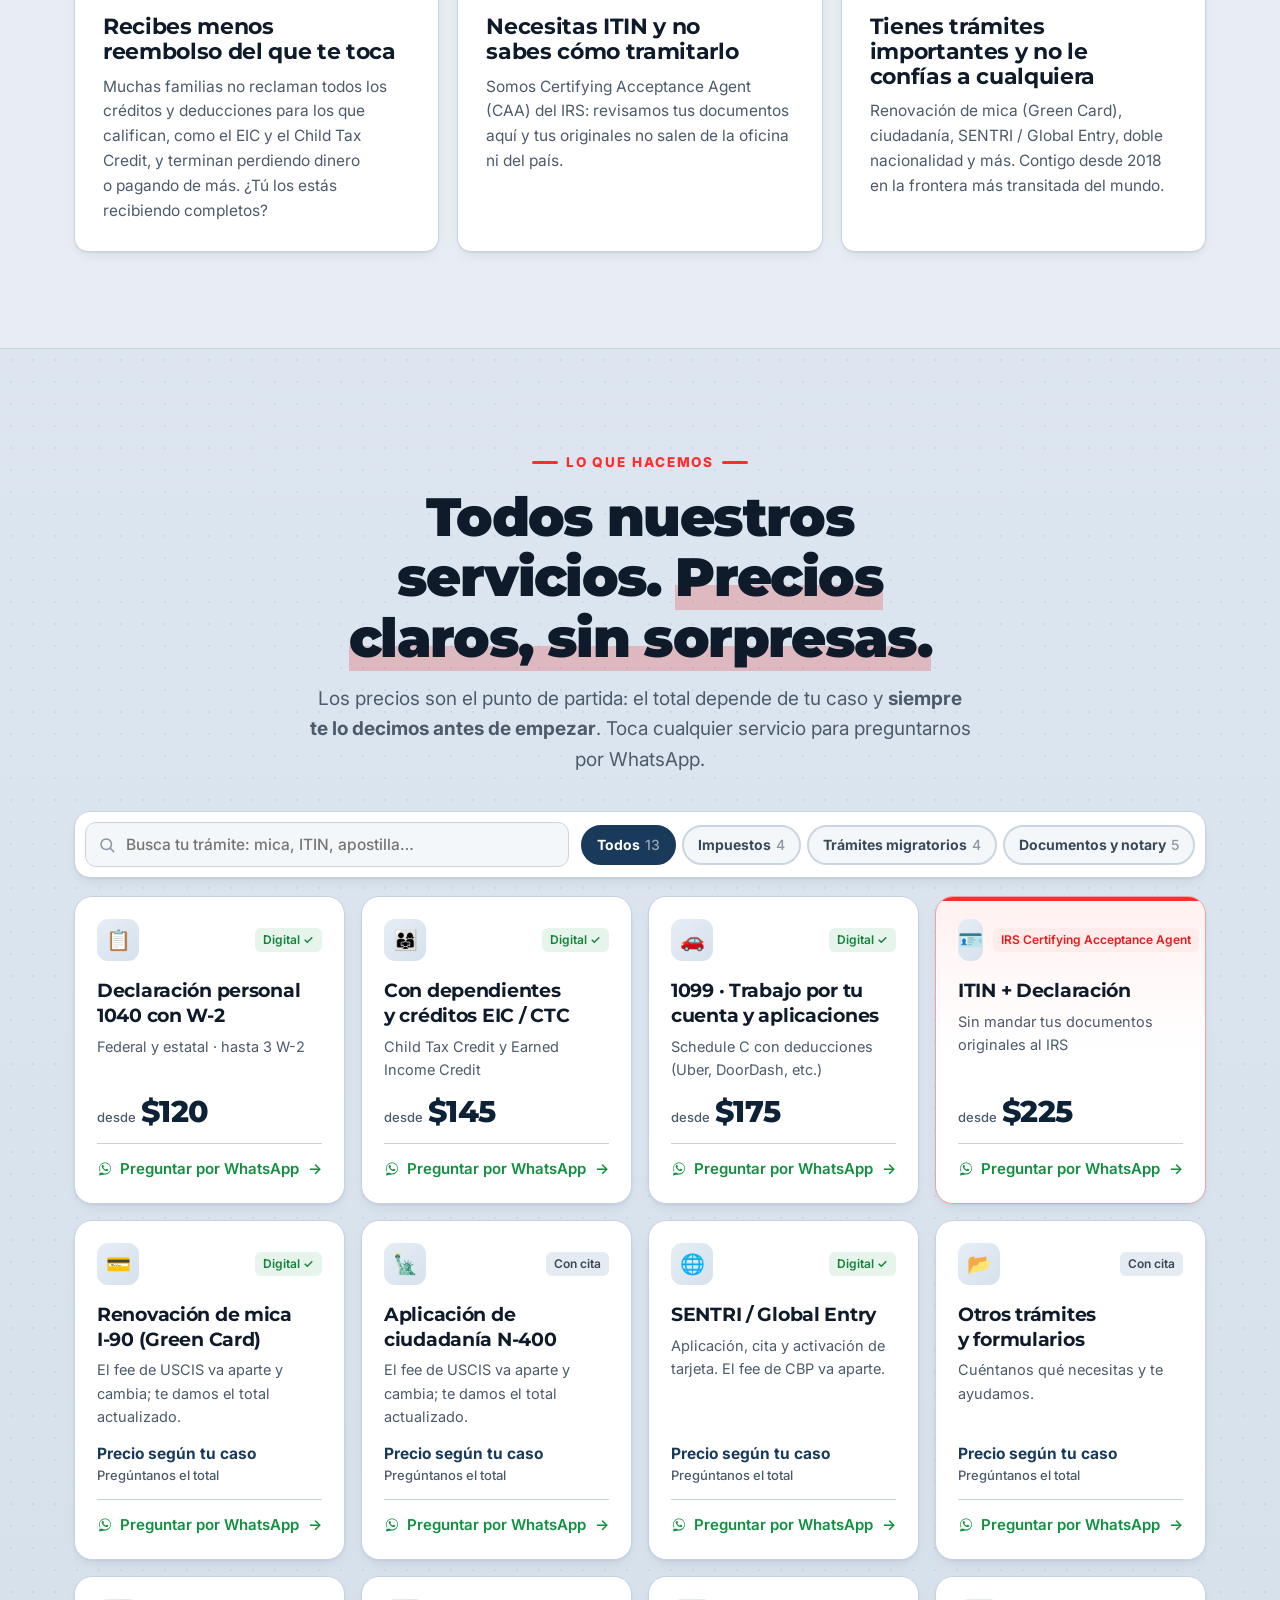
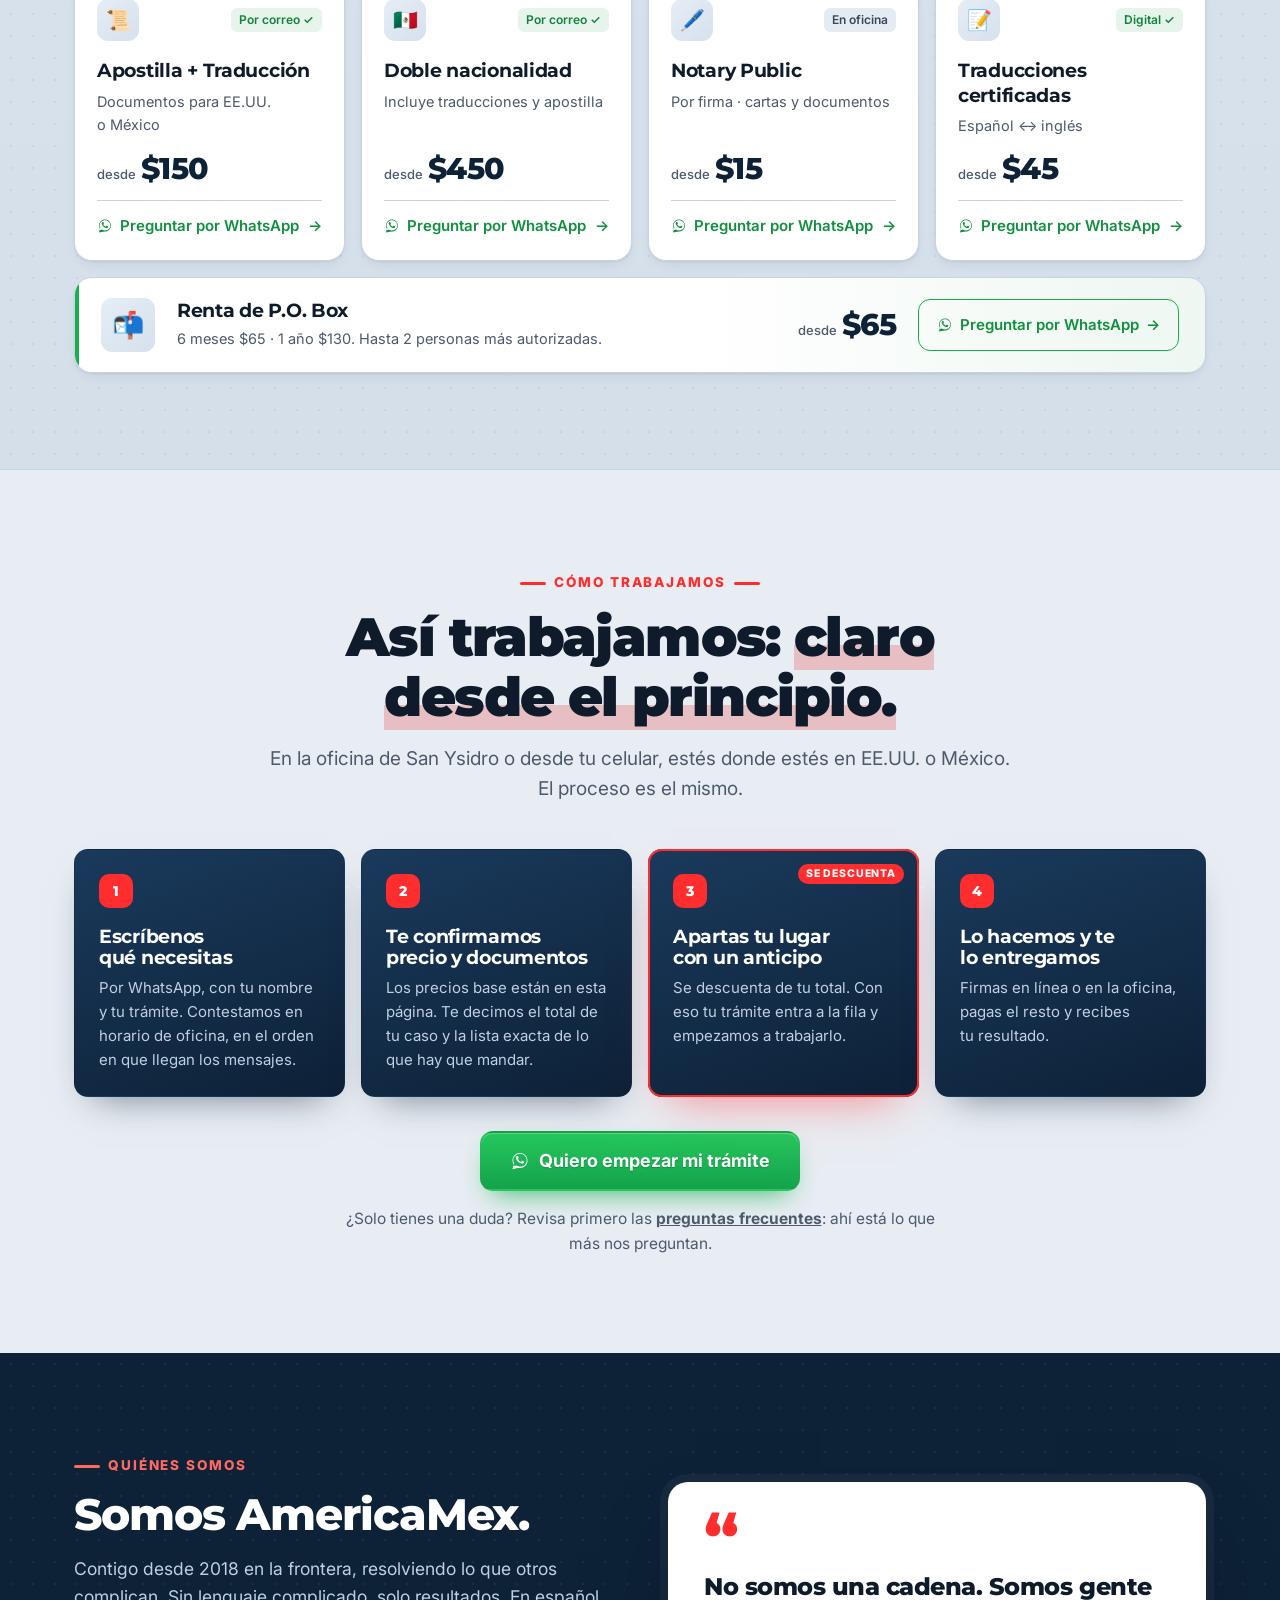
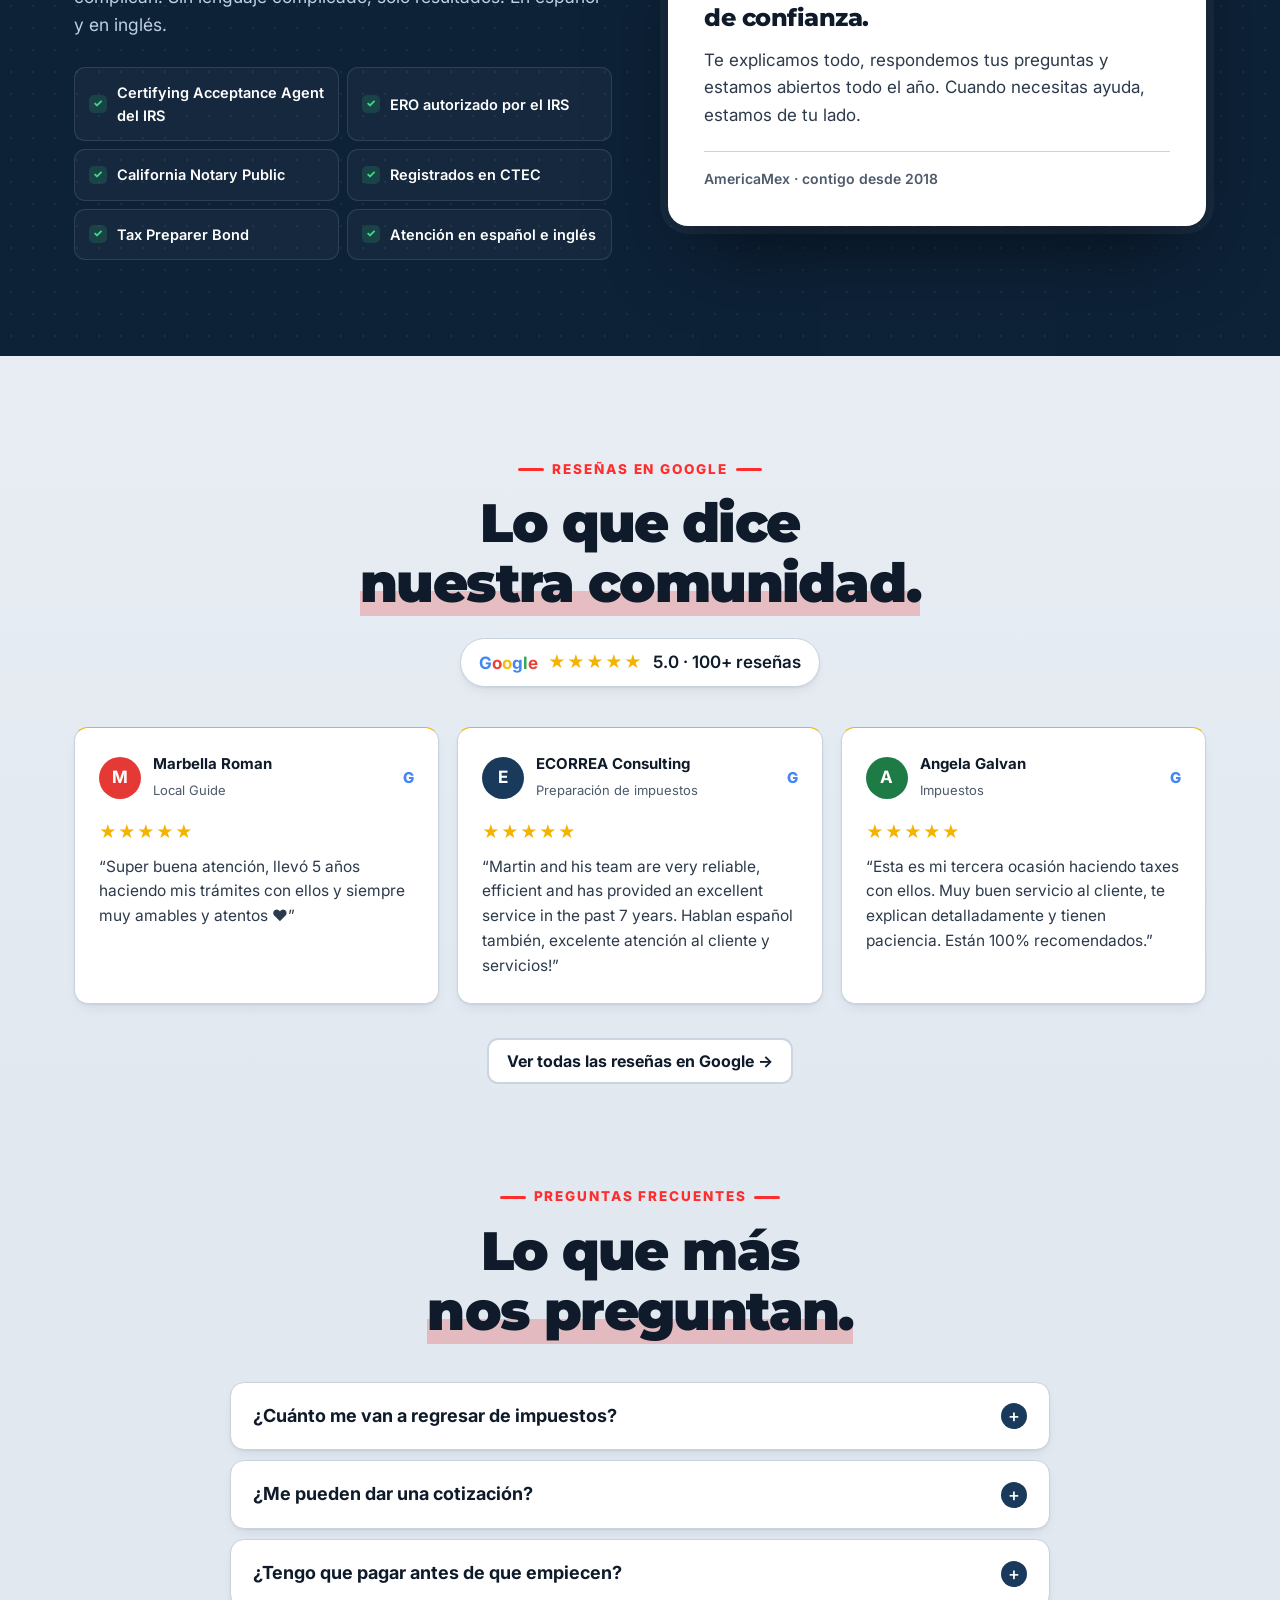
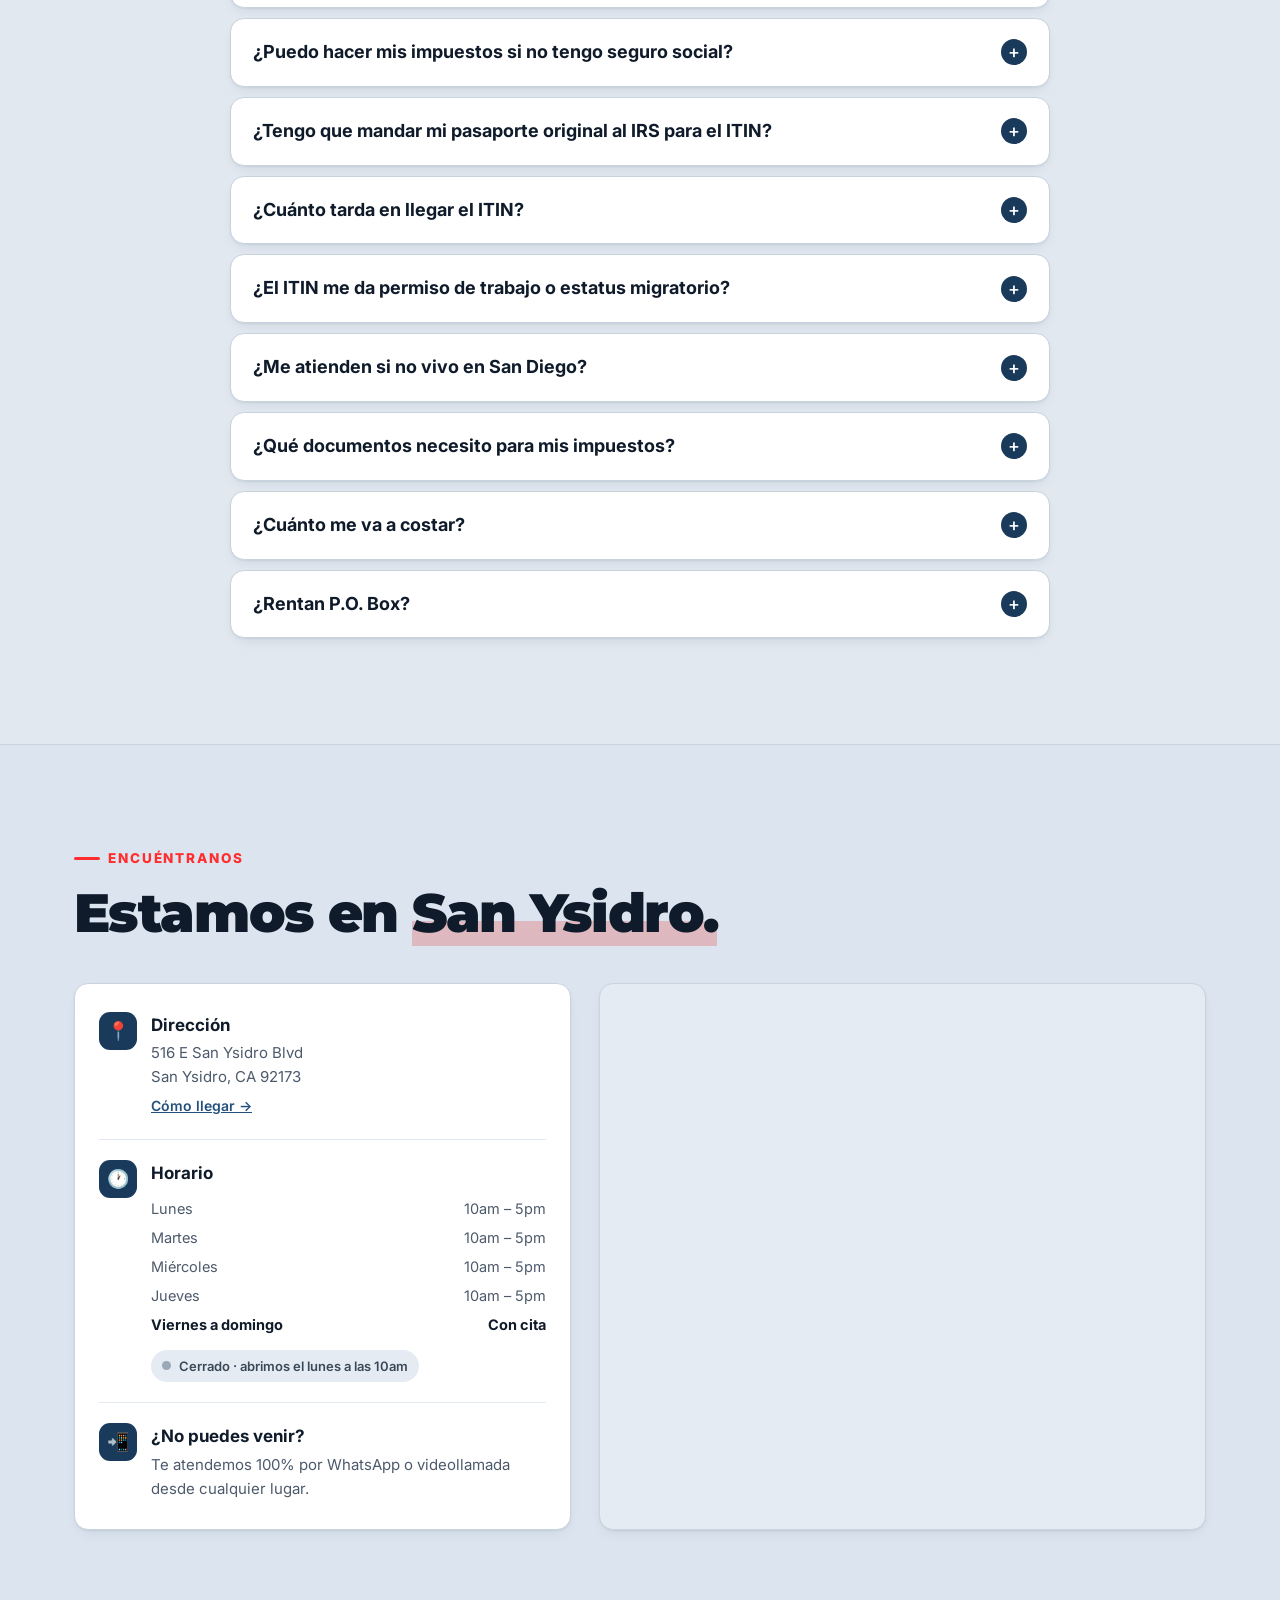
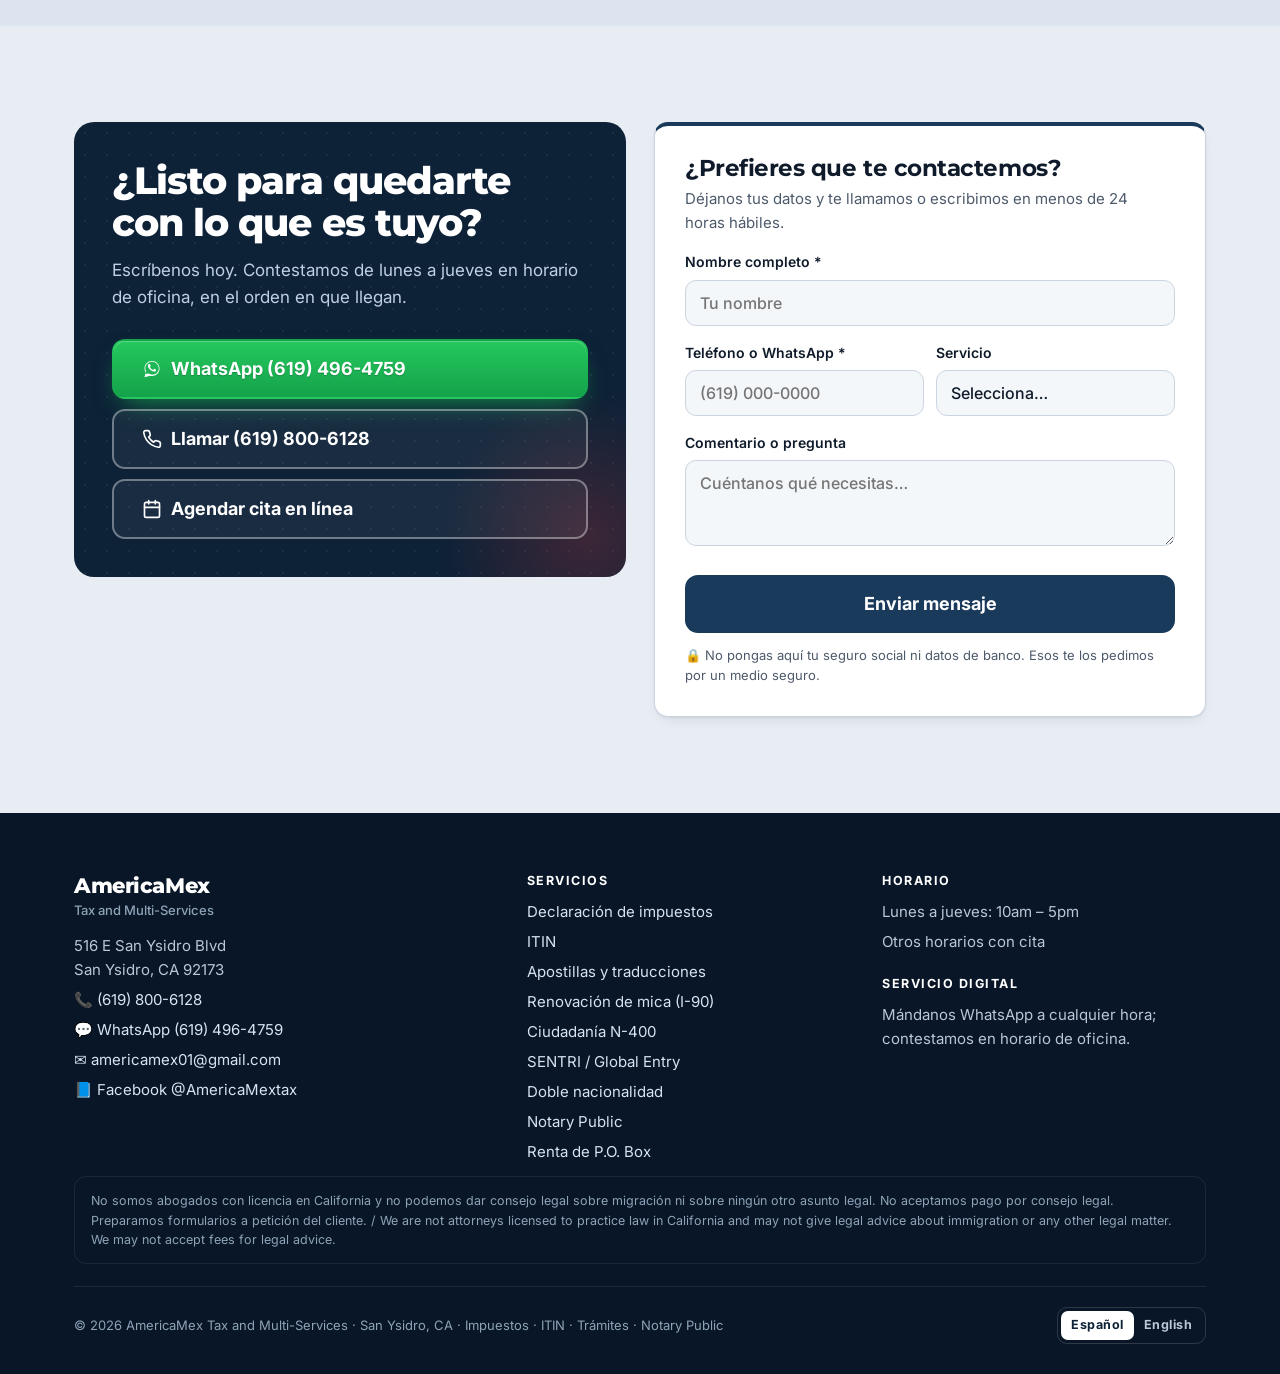
==== commit f4489f57: "Add files via upload" ====
--- a/index.html
+++ b/index.html
@@ -210,6 +210,18 @@
       "itemOffered": {
        "@type": "Service",
        "name": "SENTRI / Global Entry"
+      }
+     },
+     {
+      "@type": "Offer",
+      "itemOffered": {
+       "@type": "Service",
+       "name": "Renta de P.O. Box"
+      },
+      "priceSpecification": {
+       "@type": "PriceSpecification",
+       "minPrice": 65,
+       "priceCurrency": "USD"
       }
      },
      {
@@ -303,6 +315,30 @@
    "mainEntity": [
     {
      "@type": "Question",
+     "name": "¿Cuánto me van a regresar de impuestos?",
+     "acceptedAnswer": {
+      "@type": "Answer",
+      "text": "Nadie te lo puede decir con seriedad antes de preparar tu declaración: depende de cuánto ganaste, cuánto te retuvieron y de tus dependientes. Por eso no damos un número por mensaje. Lo que sí sabes desde el principio es cuánto cuesta prepararla: los precios están en esta página."
+     }
+    },
+    {
+     "@type": "Question",
+     "name": "¿Me pueden dar una cotización?",
+     "acceptedAnswer": {
+      "@type": "Answer",
+      "text": "Los precios base ya están publicados aquí, en la sección de servicios. El total exacto de tu caso te lo confirmamos cuando vemos tus documentos y siempre antes de empezar."
+     }
+    },
+    {
+     "@type": "Question",
+     "name": "¿Tengo que pagar antes de que empiecen?",
+     "acceptedAnswer": {
+      "@type": "Answer",
+      "text": "Para empezar pedimos un anticipo que se descuenta de tu total. Así apartamos tu lugar y trabajamos tu caso con la atención que merece. El resto se paga cuando te entregamos."
+     }
+    },
+    {
+     "@type": "Question",
      "name": "¿Puedo hacer mis impuestos si no tengo seguro social?",
      "acceptedAnswer": {
       "@type": "Answer",
@@ -907,6 +943,106 @@
   .hero-motto{font-size:13px;padding:6px 12px;flex-wrap:wrap;justify-content:center}
 }
 
+/* ===== v7 · Más pulido, más corto en el celular, P.O. Box, formulario que nunca pierde un mensaje ===== */
+.prog{position:fixed;left:0;top:0;height:3px;width:100%;transform-origin:0 50%;transform:scaleX(0);background:linear-gradient(90deg,#FF6A5F,#FF2D2D);z-index:70;pointer-events:none}
+.hero-inner{padding:68px 24px 64px}
+.hero::after{content:"";position:absolute;left:50%;top:-420px;width:900px;height:900px;margin-left:-450px;border-radius:50%;background:radial-gradient(circle,rgba(255,60,50,.20),transparent 62%);pointer-events:none;animation:respira 9s ease-in-out infinite;z-index:0}
+@keyframes respira{0%,100%{transform:scale(1);opacity:.85}50%{transform:scale(1.14);opacity:1}}
+.hero-stats{gap:14px;border-top:0;padding-top:0;margin-top:34px}
+.hero-stats>div{min-width:196px;padding:17px 22px 15px;border-radius:18px;background:rgba(255,255,255,.07);border:1.5px solid rgba(255,255,255,.15);box-shadow:inset 0 1px 0 rgba(255,255,255,.08);transition:transform .2s var(--ease),background .2s}
+.hero-stats>div:hover{transform:translateY(-3px);background:rgba(255,255,255,.11)}
+.ask-chip{backdrop-filter:blur(4px);-webkit-backdrop-filter:blur(4px)}
+.trust li{transition:transform .2s var(--ease)}.trust li:hover{transform:translateY(-1px)}
+
+/* servicios: color por tipo y flecha */
+.scard{position:relative;border-radius:18px;overflow:hidden}
+.scard::before{content:"";position:absolute;left:0;right:0;top:0;height:4px;background:var(--cc,var(--navy));transform:scaleX(0);transform-origin:0 50%;transition:transform .28s var(--ease)}
+.scard:hover::before,.scard:focus-visible::before{transform:scaleX(1)}
+.scard[data-c="impuestos"]{--cc:#FF2D2D}.scard[data-c="migracion"]{--cc:#1A3A5C}.scard[data-c="documentos"]{--cc:#17B04F}
+.scard.feat::before{transform:scaleX(1)}
+.scard .sask::after{content:"→";margin-left:auto;transition:transform .2s var(--ease)}
+.scard:hover .sask::after{transform:translateX(4px)}
+.scard:hover .sico{transform:scale(1.06) rotate(-3deg)}
+.sico{transition:transform .25s var(--ease)}
+
+/* P.O. Box: renglón completo para que no quede una tarjeta sola */
+@media (min-width:641px){
+  .scard.wide{grid-column:1 / -1;display:grid;grid-template-columns:auto minmax(0,1fr) auto auto;grid-template-areas:"ico tit pr ask" "ico des pr ask";column-gap:22px;align-items:center;padding:20px 26px;background:linear-gradient(90deg,#fff 55%,#EEF7F1)}
+  .scard.wide .stop{display:contents}.scard.wide .tag{display:none}
+  .scard.wide .sico{grid-area:ico;width:54px;height:54px;font-size:26px}
+  .scard.wide h3{grid-area:tit;margin:0;align-self:end}
+  .scard.wide p{grid-area:des;margin:4px 0 0;align-self:start}
+  .scard.wide .sprice{grid-area:pr;margin:0}
+  .scard.wide .sask{grid-area:ask;margin:0;padding:13px 18px;border:1.5px solid var(--wa);border-radius:12px}
+  .scard.wide::before{top:0;bottom:0;right:auto;width:4px;height:auto;transform:none}
+}
+.step{transition:transform .22s var(--ease),box-shadow .22s}
+.step:hover{transform:translateY(-4px);box-shadow:0 26px 44px -22px rgba(13,33,55,.75)}
+.cta-note{max-width:620px;margin:16px auto 0;text-align:center;color:var(--muted);font-size:15.5px}
+.rev,.pcard{transition:transform .22s var(--ease),box-shadow .22s}
+.rev:hover,.pcard:hover{transform:translateY(-4px);box-shadow:var(--shadow)}
+.rev-swipe{display:none}
+.faq-list summary:hover{color:var(--navy2)}
+.form-msg .btn{margin-top:10px;width:100%}
+.form-msg a.lnk{display:inline-block;margin-top:6px;font-weight:700;color:var(--wa-d)}
+.totop{position:fixed;right:24px;bottom:94px;width:46px;height:46px;border-radius:50%;border:1.5px solid var(--line);background:#fff;color:var(--navy);font:800 18px/1 var(--fd);box-shadow:var(--shadow);cursor:pointer;opacity:0;pointer-events:none;transform:translateY(8px);transition:opacity .2s,transform .2s;z-index:39}
+.totop.on{opacity:1;pointer-events:auto;transform:none}
+.totop:hover{border-color:var(--red);color:var(--red)}
+
+@media (max-width:640px){
+  section{padding:56px 0}
+  .hero-inner{padding:38px 16px 44px}
+  .hero::after{width:520px;height:520px;margin-left:-260px;top:-260px}
+  .hero-stats{display:grid;grid-template-columns:repeat(3,1fr);gap:8px;width:100%}
+  .hero-stats>div{min-width:0;padding:12px 6px 10px;border-radius:14px}
+  .hero-stats b{font-size:22px}
+  .hero-stats b small{display:block;margin:0 0 2px;font-size:11px}
+  .hero-stats span{font-size:11.5px;line-height:1.25}
+  /* servicios en renglones compactos: caben los 13 sin bajar y bajar */
+  .sgrid{grid-template-columns:1fr;gap:10px}
+  .scard{display:grid;grid-template-columns:44px minmax(0,1fr) auto;grid-template-areas:"ico tit pr" "ico des pr";column-gap:12px;row-gap:2px;align-items:center;padding:13px 14px;border-radius:16px}
+  .scard .stop{display:contents}
+  .scard .sico{grid-area:ico;width:44px;height:44px;font-size:21px}
+  .scard .tag{display:none}
+  .scard h3{grid-area:tit;margin:0;font-size:16px;line-height:1.25}
+  .scard p{grid-area:des;margin:0;font-size:13px;line-height:1.35;display:-webkit-box;-webkit-line-clamp:2;-webkit-box-orient:vertical;overflow:hidden}
+  .scard .sprice{grid-area:pr;margin:0;text-align:right;font-size:21px;line-height:1.05}
+  .scard .sprice small{display:block;margin:0 0 2px;font-size:11px}
+  .scard .sprice.ask{font-size:12.5px;max-width:84px;color:var(--wa-d)}
+  .scard .sprice.ask small{display:none}
+  .scard .sask{display:none}
+  .scard::before{top:0;bottom:0;right:auto;width:4px;height:auto;transform:none}
+  /* pasos: número a la izquierda */
+  .steps{gap:10px;margin-top:28px}
+  .step{display:grid;grid-template-columns:34px 1fr;column-gap:14px;padding:16px 18px;align-items:start}
+  .step::before{grid-row:1 / span 2}
+  .step h3{margin:0;font-size:17px;align-self:center}
+  .step p{grid-column:2;margin-top:4px;font-size:14.5px}
+  .grid3{gap:12px;margin-top:28px}.pcard{padding:20px}.pcard h3{font-size:19px;margin-top:12px}
+  /* reseñas: se deslizan de lado */
+  .reviews{display:flex;overflow-x:auto;scroll-snap-type:x mandatory;gap:12px;margin:28px -16px 0;padding:4px 16px 12px;scrollbar-width:none}
+  .reviews::-webkit-scrollbar{display:none}
+  .rev{flex:0 0 86%;scroll-snap-align:center}
+  .rev-swipe{display:block;text-align:center;font-size:13px;font-weight:700;color:var(--muted);margin-top:2px}
+  .faq-list{margin-top:26px}.faq-list summary{padding:16px 16px;font-size:16.5px}.faq-list details p{padding:0 16px 16px}
+  .center-cta .btn{flex:1 1 100%}
+  .totop{display:none}
+}
+@media (prefers-reduced-motion:reduce){.hero::after{animation:none}}
+
+/* ===== v9 · Así trabajamos (con anticipo) y pulido de tipografía ===== */
+h1,h2,h3{text-wrap:balance}
+p{text-wrap:pretty}
+#como-funciona .steps{position:relative}
+@media (min-width:981px){
+  #como-funciona .steps::before{content:"";position:absolute;left:8%;right:8%;top:37px;height:2px;background:repeating-linear-gradient(90deg,rgba(255,255,255,.28) 0 8px,transparent 8px 16px);z-index:0}
+  #como-funciona .step{position:relative;z-index:1}
+}
+#como-funciona .step.key{outline:2px solid var(--red);outline-offset:-2px;box-shadow:0 22px 44px -22px rgba(255,45,45,.55)}
+#como-funciona .step.key::after{content:attr(data-tag);position:absolute;top:14px;right:14px;font:800 10.5px/1 var(--fu);letter-spacing:.08em;text-transform:uppercase;background:var(--red);color:#fff;padding:5px 8px;border-radius:999px}
+#como-funciona .cta-note a{color:inherit;font-weight:700}
+@media (max-width:640px){#como-funciona .step.key::after{position:static;display:inline-block;grid-column:2;margin-top:8px;justify-self:start}}
+
   </style>
 </head>
 <body>
@@ -917,6 +1053,8 @@
     <symbol id="i-cal" viewBox="0 0 24 24"><g fill="none" stroke="currentColor" stroke-width="2" stroke-linecap="round"><rect x="3" y="4" width="18" height="18" rx="2"/><path d="M16 2v4M8 2v4M3 10h18"/></g></symbol>
     <symbol id="i-search" viewBox="0 0 24 24"><g fill="none" stroke="currentColor" stroke-width="2" stroke-linecap="round"><circle cx="11" cy="11" r="7"/><path d="m21 21-4.3-4.3"/></g></symbol>
   </svg>
+
+  <div class="prog" id="prog" aria-hidden="true"></div>
 
   <a class="skip-link" href="#main">Saltar al contenido</a>
 
@@ -933,7 +1071,7 @@
       <a href="#top" class="logo-wrap" aria-label="AmericaMex Multi-Services, ir al inicio"><span class="logo-plate">
         <picture>
           <source srcset="logo.webp" type="image/webp">
-          <img src="logo.png" alt="AmericaMex Multi-Services" class="logo-img" width="600" height="157" fetchpriority="high">
+          <picture><source srcset="logo.webp" type="image/webp"><img src="logo.png" alt="AmericaMex Multi-Services" class="logo-img" width="600" height="157" fetchpriority="high"></picture>
         </picture></span>
       </a>
       <nav class="main-nav" id="mainNav" aria-label="Menú principal">
@@ -945,7 +1083,7 @@
           <li><a class="lk" href="#ubicacion">Ubicación</a></li>
           <li class="acts">
             <a href="https://cal.com/americamex-vv9s4r" target="_blank" rel="noopener" class="btn btn-ghost btn-sm"><svg class="ico" aria-hidden="true"><use href="#i-cal"/></svg>Agendar cita</a>
-            <a href="https://wa.me/16194964759?text=Hola%2C%20vengo%20de%20su%20p%C3%A1gina%20web%20y%20quiero%20informaci%C3%B3n." target="_blank" rel="noopener" class="btn btn-wa btn-sm"><svg class="ico" aria-hidden="true"><use href="#i-wa"/></svg>WhatsApp</a>
+            <a href="https://wa.me/16194964759?text=Hola%2C%20vengo%20de%20su%20p%C3%A1gina%20web.%20Mi%20nombre%20es%3A%20___%20%C2%B7%20Necesito%20ayuda%20con%3A%20___" target="_blank" rel="noopener" class="btn btn-wa btn-sm"><svg class="ico" aria-hidden="true"><use href="#i-wa"/></svg>WhatsApp</a>
           </li>
         </ul>
       </nav>
@@ -974,7 +1112,7 @@
           <p class="hero-motto"><span>Te lo ganaste con esfuerzo.</span> <b>Quédate con más.</b></p>
           <p class="hero-sub">Impuestos, ITIN, renovación de mica, ciudadanía, SENTRI, apostillas, traducciones y Notary Public. Ven a la oficina o hazlo desde tu celular, estés donde estés.</p>
           <div class="hero-btns">
-            <a href="https://wa.me/16194964759?text=Hola%2C%20vengo%20de%20su%20p%C3%A1gina%20web%20y%20quiero%20informaci%C3%B3n." target="_blank" rel="noopener" class="btn btn-wa btn-lg"><svg class="ico" aria-hidden="true"><use href="#i-wa"/></svg>Escríbenos por WhatsApp</a>
+            <a href="https://wa.me/16194964759?text=Hola%2C%20vengo%20de%20su%20p%C3%A1gina%20web.%20Mi%20nombre%20es%3A%20___%20%C2%B7%20Necesito%20ayuda%20con%3A%20___" target="_blank" rel="noopener" class="btn btn-wa btn-lg"><svg class="ico" aria-hidden="true"><use href="#i-wa"/></svg>Escríbenos por WhatsApp</a>
             <a href="tel:+16198006128" class="btn btn-ghost btn-lg"><svg class="ico" aria-hidden="true"><use href="#i-tel"/></svg>(619) 800-6128</a>
             <a href="https://cal.com/americamex-vv9s4r" target="_blank" rel="noopener" class="btn btn-ghost btn-lg hb-cita"><svg class="ico" aria-hidden="true"><use href="#i-cal"/></svg>Agendar cita</a>
           </div>
@@ -1058,10 +1196,11 @@
           <a class="card scard" data-c="documentos" data-k="doble nacionalidad mexicana registro acta mexico dual citizenship" target="_blank" rel="noopener" href="https://wa.me/16194964759?text=Hola%2C%20me%20interesa%3A%20Doble%20Nacionalidad"><div class="stop"><span class="sico" aria-hidden="true">🇲🇽</span><span class="tag dig">Por correo ✓</span></div><h3>Doble nacionalidad</h3><p>Incluye traducciones y apostilla</p><div class="sprice"><small>desde</small>$450</div><span class="sask"><svg class="ico" aria-hidden="true"><use href="#i-wa"/></svg>Preguntar por WhatsApp</span></a>
           <a class="card scard" data-c="documentos" data-k="notario notary public notarizacion firma carta poder" target="_blank" rel="noopener" href="https://wa.me/16194964759?text=Hola%2C%20me%20interesa%3A%20Notary%20Public%20%28notarizar%20un%20documento%29"><div class="stop"><span class="sico" aria-hidden="true">🖊️</span><span class="tag">En oficina</span></div><h3>Notary Public</h3><p>Por firma · cartas y documentos</p><div class="sprice"><small>desde</small>$15</div><span class="sask"><svg class="ico" aria-hidden="true"><use href="#i-wa"/></svg>Preguntar por WhatsApp</span></a>
           <a class="card scard" data-c="documentos" data-k="traduccion certificada ingles espanol translation certified" target="_blank" rel="noopener" href="https://wa.me/16194964759?text=Hola%2C%20me%20interesa%3A%20Traducci%C3%B3n%20certificada"><div class="stop"><span class="sico" aria-hidden="true">📝</span><span class="tag dig">Digital ✓</span></div><h3>Traducciones certificadas</h3><p>Español ↔ inglés</p><div class="sprice"><small>desde</small>$45</div><span class="sask"><svg class="ico" aria-hidden="true"><use href="#i-wa"/></svg>Preguntar por WhatsApp</span></a>
+          <a class="card scard wide" data-c="documentos" data-k="po box pobox p.o. box apartado postal buzon correo mail mailbox direccion address paquetes renta rental" target="_blank" rel="noopener" href="https://wa.me/16194964759?text=Hola%2C%20me%20interesa%3A%20Renta%20de%20P.O.%20Box"><div class="stop"><span class="sico" aria-hidden="true">📬</span><span class="tag">En oficina</span></div><h3>Renta de P.O. Box</h3><p>6 meses $65 · 1 año $130. Hasta 2 personas más autorizadas.</p><div class="sprice"><small>desde</small>$65</div><span class="sask"><svg class="ico" aria-hidden="true"><use href="#i-wa"/></svg>Preguntar por WhatsApp</span></a>
         </div>
         <div class="empty" id="sVacio" role="status">
           <b>No encontramos ese trámite en la lista.</b><br>Probablemente sí te podemos ayudar: pregúntanos.
-          <div><a class="btn btn-wa" id="sVacioWa" target="_blank" rel="noopener" href="https://wa.me/16194964759?text=Hola%2C%20vengo%20de%20su%20p%C3%A1gina%20web%20y%20quiero%20informaci%C3%B3n."><svg class="ico" aria-hidden="true"><use href="#i-wa"/></svg>Preguntar por WhatsApp</a></div>
+          <div><a class="btn btn-wa" id="sVacioWa" target="_blank" rel="noopener" href="https://wa.me/16194964759?text=Hola%2C%20vengo%20de%20su%20p%C3%A1gina%20web.%20Mi%20nombre%20es%3A%20___%20%C2%B7%20Necesito%20ayuda%20con%3A%20___"><svg class="ico" aria-hidden="true"><use href="#i-wa"/></svg>Preguntar por WhatsApp</a></div>
         </div>
       </div>
     </section>
@@ -1069,19 +1208,20 @@
     <section id="como-funciona">
       <div class="container">
         <div class="sec-h center rv">
-          <div class="eyebrow">100% digital</div>
-          <h2>Hazlo desde <span class="mark">donde estés.</span></h2>
-          <p>¿Vives en Houston, Chicago, Los Ángeles, Tijuana o Guadalajara? No importa. Atendemos clientes en todo EE.UU. y México de forma completamente remota.</p>
+          <div class="eyebrow">Cómo trabajamos</div>
+          <h2>Así trabajamos: <span class="mark">claro desde el principio.</span></h2>
+          <p>En la oficina de San Ysidro o desde tu celular, estés donde estés en EE.UU. o México. El proceso es el mismo.</p>
         </div>
         <ol class="steps">
-          <li class="card step rv"><h3>Escríbenos por WhatsApp</h3><p>Cuéntanos qué necesitas; respondemos rápido en horario de oficina.</p></li>
-          <li class="card step rv"><h3>Manda tus documentos</h3><p>Fotos desde tu celular por un enlace seguro, sin ir a la oficina.</p></li>
-          <li class="card step rv"><h3>Firma y paga en línea</h3><p>Firma electrónica y pago por Zelle o tarjeta.</p></li>
-          <li class="card step rv"><h3>Recibe tu resultado</h3><p>Tu declaración, tu ITIN o tu trámite, listo.</p></li>
+          <li class="card step rv"><h3>Escríbenos qué necesitas</h3><p>Por WhatsApp, con tu nombre y tu trámite. Contestamos en horario de oficina, en el orden en que llegan los mensajes.</p></li>
+          <li class="card step rv"><h3>Te confirmamos precio y documentos</h3><p>Los precios base están en esta página. Te decimos el total de tu caso y la lista exacta de lo que hay que mandar.</p></li>
+          <li class="card step rv key" data-tag="Se descuenta"><h3>Apartas tu lugar con un anticipo</h3><p>Se descuenta de tu total. Con eso tu trámite entra a la fila y empezamos a trabajarlo.</p></li>
+          <li class="card step rv"><h3>Lo hacemos y te lo entregamos</h3><p>Firmas en línea o en la oficina, pagas el resto y recibes tu resultado.</p></li>
         </ol>
         <div class="center-cta">
-          <a href="https://wa.me/16194964759?text=Hola%2C%20quiero%20hacer%20mi%20tr%C3%A1mite%20100%25%20digital." target="_blank" rel="noopener" class="btn btn-wa btn-lg"><svg class="ico" aria-hidden="true"><use href="#i-wa"/></svg>Empezar ahora</a>
-        </div>
+          <a href="https://wa.me/16194964759?text=Hola%2C%20quiero%20empezar%20un%20tr%C3%A1mite.%20Mi%20nombre%20es%3A%20___%20%C2%B7%20Necesito%3A%20___" target="_blank" rel="noopener" class="btn btn-wa btn-lg"><svg class="ico" aria-hidden="true"><use href="#i-wa"/></svg>Quiero empezar mi trámite</a>
+        </div>
+        <p class="cta-note">¿Solo tienes una duda? Revisa primero las <a href="#preguntas">preguntas frecuentes</a>: ahí está lo que más nos preguntan.</p>
       </div>
     </section>
 
@@ -1121,6 +1261,7 @@
           <figure class="card rev rv"><div class="rev-h"><span class="av" style="background:#1A3A5C" aria-hidden="true">E</span><figcaption><b>ECORREA Consulting</b><small>Preparación de impuestos</small></figcaption><span class="gmini" aria-hidden="true">G</span></div><div class="s" role="img" aria-label="5 estrellas">★★★★★</div><blockquote>“Martin and his team are very reliable, efficient and has provided an excellent service in the past 7 years. Hablan español también, excelente atención al cliente y servicios!”</blockquote></figure>
           <figure class="card rev rv"><div class="rev-h"><span class="av" style="background:#1E7B45" aria-hidden="true">A</span><figcaption><b>Angela Galvan</b><small>Impuestos</small></figcaption><span class="gmini" aria-hidden="true">G</span></div><div class="s" role="img" aria-label="5 estrellas">★★★★★</div><blockquote>“Esta es mi tercera ocasión haciendo taxes con ellos. Muy buen servicio al cliente, te explican detalladamente y tienen paciencia. Están 100% recomendados.”</blockquote></figure>
         </div>
+        <p class="rev-swipe" aria-hidden="true">Desliza para ver más →</p>
         <div class="center-cta">
           <a href="https://www.google.com/maps/search/?api=1&amp;query=AmericaMex+Tax+516+E+San+Ysidro+Blvd" target="_blank" rel="noopener" class="btn btn-line">Ver todas las reseñas en Google →</a>
         </div>
@@ -1134,6 +1275,9 @@
           <h2>Lo que más <span class="mark">nos preguntan.</span></h2>
         </div>
         <div class="faq-list">
+          <details><summary>¿Cuánto me van a regresar de impuestos?</summary><p>Nadie te lo puede decir con seriedad antes de preparar tu declaración: depende de cuánto ganaste, cuánto te retuvieron y de tus dependientes. Por eso no damos un número por mensaje. Lo que sí sabes desde el principio es cuánto cuesta prepararla: los precios están en esta página.</p></details>
+          <details><summary>¿Me pueden dar una cotización?</summary><p>Los precios base ya están publicados aquí, en la sección de servicios. El total exacto de tu caso te lo confirmamos cuando vemos tus documentos y siempre antes de empezar.</p></details>
+          <details><summary>¿Tengo que pagar antes de que empiecen?</summary><p>Para empezar pedimos un anticipo que se descuenta de tu total. Así apartamos tu lugar y trabajamos tu caso con la atención que merece. El resto se paga cuando te entregamos.</p></details>
           <details><summary>¿Puedo hacer mis impuestos si no tengo seguro social?</summary><p>Sí. Si no calificas para un seguro social (SSN), declaras con un ITIN. Nosotros lo tramitamos junto con tu declaración.</p></details>
           <details><summary>¿Tengo que mandar mi pasaporte original al IRS para el ITIN?</summary><p>En la mayoría de los casos, no. Como Certifying Acceptance Agent revisamos tus documentos aquí y te los regresamos el mismo día.</p></details>
           <details><summary>¿Cuánto tarda en llegar el ITIN?</summary><p>Normalmente de 7 a 11 semanas después de enviarlo, según la temporada. Te damos seguimiento todo el proceso.</p></details>
@@ -1141,6 +1285,7 @@
           <details><summary>¿Me atienden si no vivo en San Diego?</summary><p>Sí. Atendemos 100% en línea en todo EE.UU. y México: por WhatsApp, con firma electrónica y pago por Zelle o tarjeta.</p></details>
           <details><summary>¿Qué documentos necesito para mis impuestos?</summary><p>Tu identificación, tus W-2 o 1099, el SSN o ITIN de cada persona en la declaración, los datos de tus dependientes y tu cuenta para el depósito. Si tienes la declaración del año pasado, tráela. Escríbenos y te mandamos la lista para tu caso.</p></details>
           <details><summary>¿Cuánto me va a costar?</summary><p>Los precios de la página son el punto de partida. Según tu caso te decimos el total antes de empezar, sin sorpresas. En los trámites con fee del gobierno (USCIS o CBP) te damos el total actualizado.</p></details>
+          <details><summary>¿Rentan P.O. Box?</summary><p>Sí. La renta cuesta $65 por 6 meses o $130 por un año, y puedes autorizar hasta 2 personas más para recoger tu correo. Escríbenos para ver disponibilidad.</p></details>
         </div>
       </div>
     </section>
@@ -1188,9 +1333,9 @@
       <div class="container contact-inner">
         <div class="cta-box rv">
           <h2>¿Listo para quedarte con lo que es tuyo?</h2>
-          <p>Escríbenos hoy. Te contestamos rápido en horario de oficina.</p>
+          <p>Escríbenos hoy. Contestamos de lunes a jueves en horario de oficina, en el orden en que llegan.</p>
           <div class="btns">
-            <a href="https://wa.me/16194964759?text=Hola%2C%20vengo%20de%20su%20p%C3%A1gina%20web%20y%20quiero%20informaci%C3%B3n." target="_blank" rel="noopener" class="btn btn-wa btn-lg"><svg class="ico" aria-hidden="true"><use href="#i-wa"/></svg>WhatsApp (619) 496-4759</a>
+            <a href="https://wa.me/16194964759?text=Hola%2C%20vengo%20de%20su%20p%C3%A1gina%20web.%20Mi%20nombre%20es%3A%20___%20%C2%B7%20Necesito%20ayuda%20con%3A%20___" target="_blank" rel="noopener" class="btn btn-wa btn-lg"><svg class="ico" aria-hidden="true"><use href="#i-wa"/></svg>WhatsApp (619) 496-4759</a>
             <a href="tel:+16198006128" class="btn btn-ghost btn-lg"><svg class="ico" aria-hidden="true"><use href="#i-tel"/></svg>Llamar (619) 800-6128</a>
             <a href="https://cal.com/americamex-vv9s4r" target="_blank" rel="noopener" class="btn btn-ghost btn-lg"><svg class="ico" aria-hidden="true"><use href="#i-cal"/></svg>Agendar cita en línea</a>
           </div>
@@ -1223,6 +1368,7 @@
                   <option value="Apostilla + Traducción">Apostilla + Traducción</option>
                   <option value="Doble Nacionalidad">Doble nacionalidad</option>
                   <option value="Notarización">Notary Public</option>
+                  <option value="P.O. Box">Renta de P.O. Box</option>
                   <option value="Otro">Otro</option>
                 </select>
               </div>
@@ -1267,6 +1413,7 @@
             <li><a href="#servicios" data-go="sentri">SENTRI / Global Entry</a></li>
             <li><a href="#servicios" data-go="doble">Doble nacionalidad</a></li>
             <li><a href="#servicios" data-go="notary">Notary Public</a></li>
+            <li><a href="#servicios" data-go="p.o. box">Renta de P.O. Box</a></li>
           </ul>
         </div>
         <div>
@@ -1288,13 +1435,15 @@
     </div>
   </footer>
 
-  <a href="https://wa.me/16194964759?text=Hola%2C%20vengo%20de%20su%20p%C3%A1gina%20web%20y%20quiero%20informaci%C3%B3n." target="_blank" rel="noopener" class="wa-float" aria-label="Escríbenos por WhatsApp">
+  <a href="https://wa.me/16194964759?text=Hola%2C%20vengo%20de%20su%20p%C3%A1gina%20web.%20Mi%20nombre%20es%3A%20___%20%C2%B7%20Necesito%20ayuda%20con%3A%20___" target="_blank" rel="noopener" class="wa-float" aria-label="Escríbenos por WhatsApp">
     <svg width="30" height="30" aria-hidden="true"><use href="#i-wa"/></svg>
   </a>
 
+  <button type="button" class="totop" id="totop" aria-label="Subir">↑</button>
+
   <nav class="mbar" aria-label="Acciones rápidas">
     <a href="tel:+16198006128" class="btn btn-line"><svg class="ico" aria-hidden="true"><use href="#i-tel"/></svg>Llamar</a>
-    <a href="https://wa.me/16194964759?text=Hola%2C%20vengo%20de%20su%20p%C3%A1gina%20web%20y%20quiero%20informaci%C3%B3n." target="_blank" rel="noopener" class="btn btn-wa"><svg class="ico" aria-hidden="true"><use href="#i-wa"/></svg>WhatsApp</a>
+    <a href="https://wa.me/16194964759?text=Hola%2C%20vengo%20de%20su%20p%C3%A1gina%20web.%20Mi%20nombre%20es%3A%20___%20%C2%B7%20Necesito%20ayuda%20con%3A%20___" target="_blank" rel="noopener" class="btn btn-wa"><svg class="ico" aria-hidden="true"><use href="#i-wa"/></svg>WhatsApp</a>
     <a href="https://cal.com/americamex-vv9s4r" target="_blank" rel="noopener" class="btn btn-line"><svg class="ico" aria-hidden="true"><use href="#i-cal"/></svg>Cita</a>
   </nav>
 
@@ -1313,7 +1462,7 @@
 })();
 
 (function () {
-  var TX = {"open": "Abierto ahora · cerramos a las 5pm", "today": "Cerrado · abrimos hoy a las 10am", "tomorrow": "Cerrado · abrimos mañana a las 10am", "monday": "Cerrado · abrimos el lunes a las 10am", "leave": " · déjanos tu WhatsApp y te contestamos", "sending": "Enviando…", "send": "Enviar mensaje", "ok": "✅ ¡Listo! Recibimos tus datos y te contactamos pronto.", "err": "❌ No se pudo enviar. Escríbenos por WhatsApp al (619) 496-4759.", "noname": "Escribe tu nombre.", "notel": "Escribe un teléfono de al menos 10 dígitos.", "emptymsg": "Hola, necesito ayuda con: "};
+  var TX = {"open": "Abierto ahora · cerramos a las 5pm", "today": "Cerrado · abrimos hoy a las 10am", "tomorrow": "Cerrado · abrimos mañana a las 10am", "monday": "Cerrado · abrimos el lunes a las 10am", "leave": " · déjanos tu WhatsApp y te contestamos", "sending": "Enviando…", "send": "Enviar mensaje", "ok": "✅ ¡Listo! Recibimos tus datos y te contactamos pronto.", "noname": "Escribe tu nombre.", "notel": "Escribe un teléfono de al menos 10 dígitos.", "okwa": "¿Te urge? Escríbenos por WhatsApp", "errwa": "Mandar mi mensaje por WhatsApp", "err": "No se pudo enviar desde aquí. Toca el botón verde y nos llega por WhatsApp con lo que ya escribiste.", "wamsg": "Hola, soy {n}. Vengo de su página web.", "wasrv": " Me interesa: {s}.", "top": "Subir", "emptymsg": "Hola, necesito ayuda con: "};
   var $ = function (id) { return document.getElementById(id); };
 
   // Encabezado: línea al bajar
@@ -1355,7 +1504,7 @@
     else if (dia >= 0 && dia <= 3) txt = TX.tomorrow;
     else txt = TX.monday;
     $('heroStatus').textContent = abierto ? txt : txt + TX.leave;
-    $('heroDot').classList.toggle('on', abierto); $('topDot').classList.toggle('on', abierto); $('topStatus').textContent = txt; $('chatDot').classList.toggle('on', abierto);
+    $('heroDot').classList.toggle('on', abierto); $('topDot').classList.toggle('on', abierto); $('topStatus').textContent = txt; var cd = $('chatDot'); if (cd) cd.classList.toggle('on', abierto);
     var ls = $('locStatus'); ls.classList.toggle('on', abierto); ls.querySelector('.dot').classList.toggle('on', abierto); ls.lastElementChild.textContent = txt;
     var fila = document.querySelector('#horas tr[data-d="' + (laboral ? dia : 5) + '"]'); if (fila) fila.className = 'today';
   } catch (e) { /* navegador viejo: se queda el horario fijo */ }
@@ -1379,11 +1528,21 @@
   $('sBuscar').addEventListener('input', filtra);
   document.querySelectorAll('[data-go]').forEach(function (a) { a.addEventListener('click', function () { $('sBuscar').value = a.dataset.go; marca('todos'); filtra(); }); });
 
-  // Formulario (directo a Supabase de la página)
+  // Formulario: primero llega al Hub de la oficina; si no se puede, a la base de la página; y si tampoco, se manda por WhatsApp. Nunca se pierde.
   var SB_URL = 'https://ubrpkuzbrhhdcvdfoqos.supabase.co';
   var SB_KEY = 'eyJhbGciOiJIUzI1NiIsInR5cCI6IkpXVCJ9.eyJpc3MiOiJzdXBhYmFzZSIsInJlZiI6InVicnBrdXpicmhoZGN2ZGZvcW9zIiwicm9sZSI6ImFub24iLCJpYXQiOjE3ODk4NDc5MTQsImV4cCI6MjEwNTQyMzkxNH0.G8hY11CPI5lC5c7FrclM62gPg4NW8JivRy3t_Y5erJU';
+  var HUB_URL = 'https://kwebidsoeyfgwtyhoeni.supabase.co';
+  var HUB_KEY = 'eyJhbGciOiJIUzI1NiIsInR5cCI6IkpXVCJ9.eyJpc3MiOiJzdXBhYmFzZSIsInJlZiI6Imt3ZWJpZHNvZXlmZ3d0eWhvZW5pIiwicm9sZSI6ImFub24iLCJpYXQiOjE3OTEyMTM3NTgsImV4cCI6MjEwNjc4OTc1OH0.vD1Mt8VosqFStyrxTCaprQ3Ekzvpi-ZwlFa5aTGLSUw';
   var form = $('contactForm'), btn = $('submitBtn'), msg = $('formMsg');
-  function aviso(texto, ok) { msg.textContent = texto; msg.className = 'form-msg ' + (ok ? 'ok' : 'err'); msg.hidden = false; }
+  function aviso(texto, ok, waTexto, waHref) {
+    msg.textContent = texto; msg.className = 'form-msg ' + (ok ? 'ok' : 'err'); msg.hidden = false;
+    if (waHref) { var a = document.createElement('a'); a.href = waHref; a.target = '_blank'; a.rel = 'noopener'; a.textContent = waTexto; a.className = ok ? 'lnk' : 'btn btn-wa'; msg.appendChild(document.createElement('br')); msg.appendChild(a); }
+  }
+  function manda(url, key, tabla, datos) {
+    return fetch(url + '/rest/v1/' + tabla, { method: 'POST',
+      headers: { 'apikey': key, 'Authorization': 'Bearer ' + key, 'Content-Type': 'application/json', 'Prefer': 'return=minimal' },
+      body: JSON.stringify(datos) }).then(function (r) { if (!r.ok) throw new Error('HTTP ' + r.status); });
+  }
   form.addEventListener('submit', function (e) {
     e.preventDefault();
     msg.hidden = true;
@@ -1392,21 +1551,27 @@
     if (!nombre) { aviso(TX.noname, false); form.nombre.focus(); return; }
     if (telefono.replace(/\D/g, '').length < 10) { aviso(TX.notel, false); form.telefono.focus(); return; }
     btn.disabled = true; btn.textContent = TX.sending;
-    var com = form.comentario.value.trim();
-    if (document.documentElement.lang === 'en') com = '[EN] ' + com;
-    fetch(SB_URL + '/rest/v1/contactos', {
-      method: 'POST',
-      headers: { 'apikey': SB_KEY, 'Authorization': 'Bearer ' + SB_KEY, 'Content-Type': 'application/json', 'Prefer': 'return=minimal' },
-      body: JSON.stringify({ nombre: nombre, telefono: telefono, servicio: form.servicio.value, comentario: com })
-    }).then(function (r) {
-      if (!r.ok) throw new Error('HTTP ' + r.status);
-      form.reset();
-      aviso(TX.ok, true);
-    }).catch(function (err) {
-      console.error(err);
-      aviso(TX.err, false);
-    }).then(function () { btn.disabled = false; btn.textContent = TX.send; });
+    var en = document.documentElement.lang === 'en', com = form.comentario.value.trim(), srv = form.servicio.value;
+    var waMsg = TX.wamsg.replace('{n}', nombre) + (srv ? TX.wasrv.replace('{s}', srv) : '') + (com ? ' ' + com : '');
+    var waHref = 'https://wa.me/16194964759?text=' + encodeURIComponent(waMsg);
+    manda(HUB_URL, HUB_KEY, 'web_contactos', { nombre: nombre, telefono: telefono, servicio: srv || null, comentario: com || null, idioma: en ? 'en' : 'es' })
+      .catch(function () { return manda(SB_URL, SB_KEY, 'contactos', { nombre: nombre, telefono: telefono, servicio: srv, comentario: en ? '[EN] ' + com : com }); })
+      .then(function () { form.reset(); aviso(TX.ok, true, TX.okwa, waHref); })
+      .catch(function (err) { console.error(err); aviso(TX.err, false, TX.errwa, waHref); })
+      .then(function () { btn.disabled = false; btn.textContent = TX.send; });
   });
+
+  // Barra de avance y botón para subir
+  var prog = $('prog'), totop = $('totop'), t2 = false;
+  function avance() {
+    var h = document.documentElement.scrollHeight - window.innerHeight;
+    prog.style.transform = 'scaleX(' + (h > 0 ? Math.min(1, window.scrollY / h) : 0) + ')';
+    totop.classList.toggle('on', window.scrollY > 900);
+    t2 = false;
+  }
+  window.addEventListener('scroll', function () { if (!t2) { t2 = true; requestAnimationFrame(avance); } }, { passive: true });
+  totop.addEventListener('click', function () { window.scrollTo({ top: 0, behavior: 'smooth' }); });
+  avance();
 })();
 </script>
 </body>
